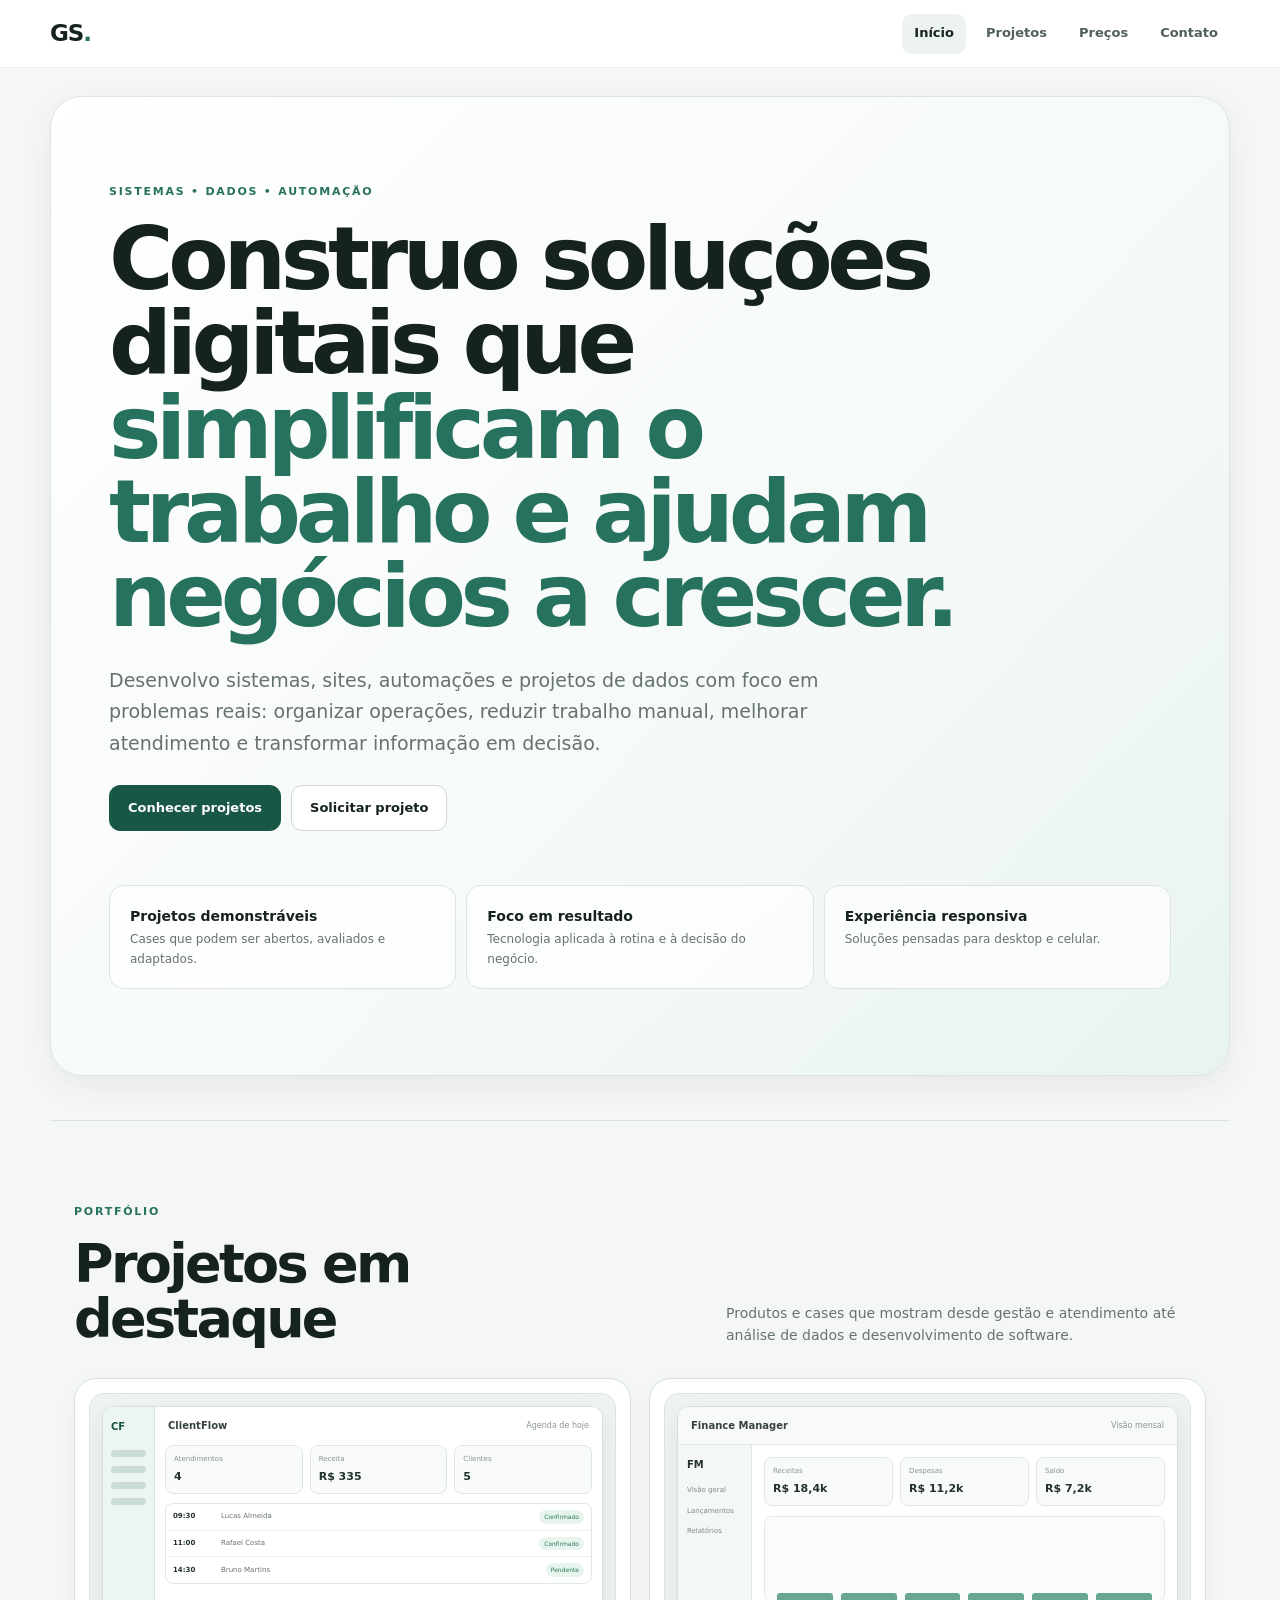
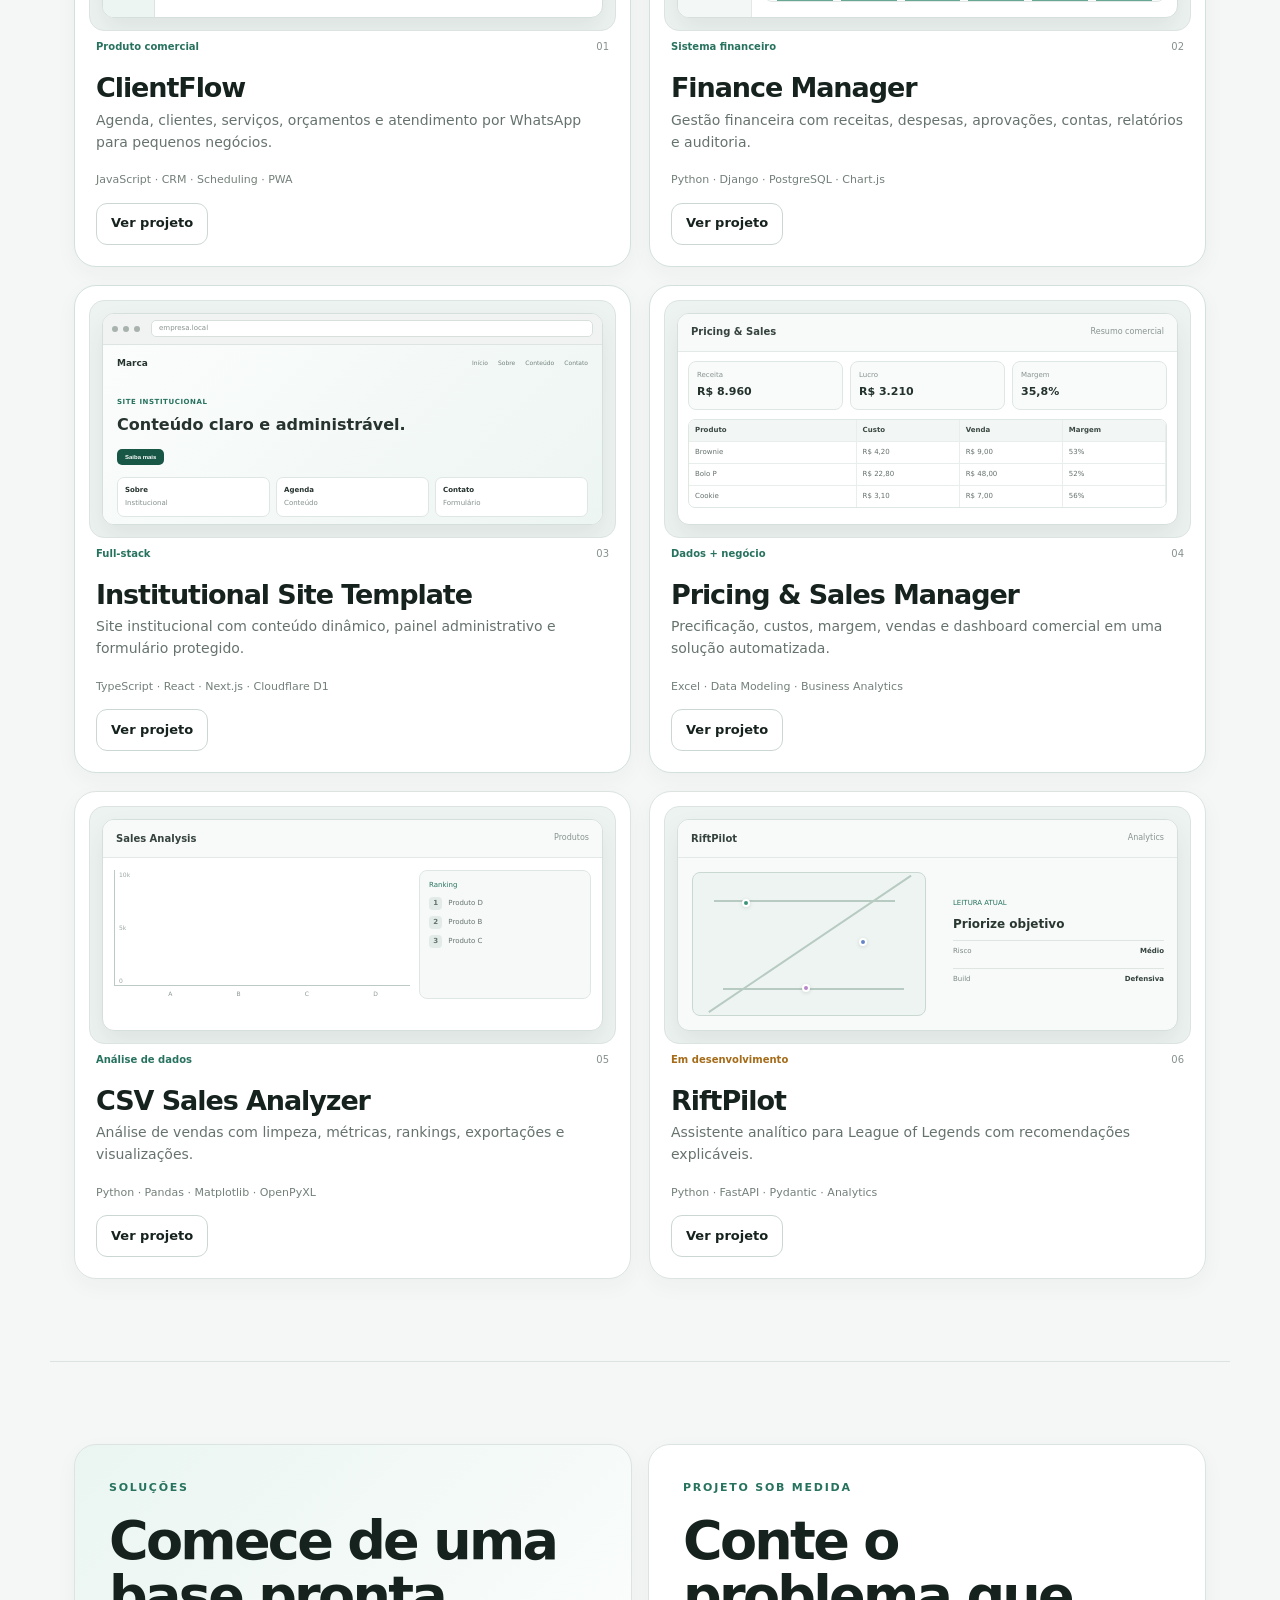
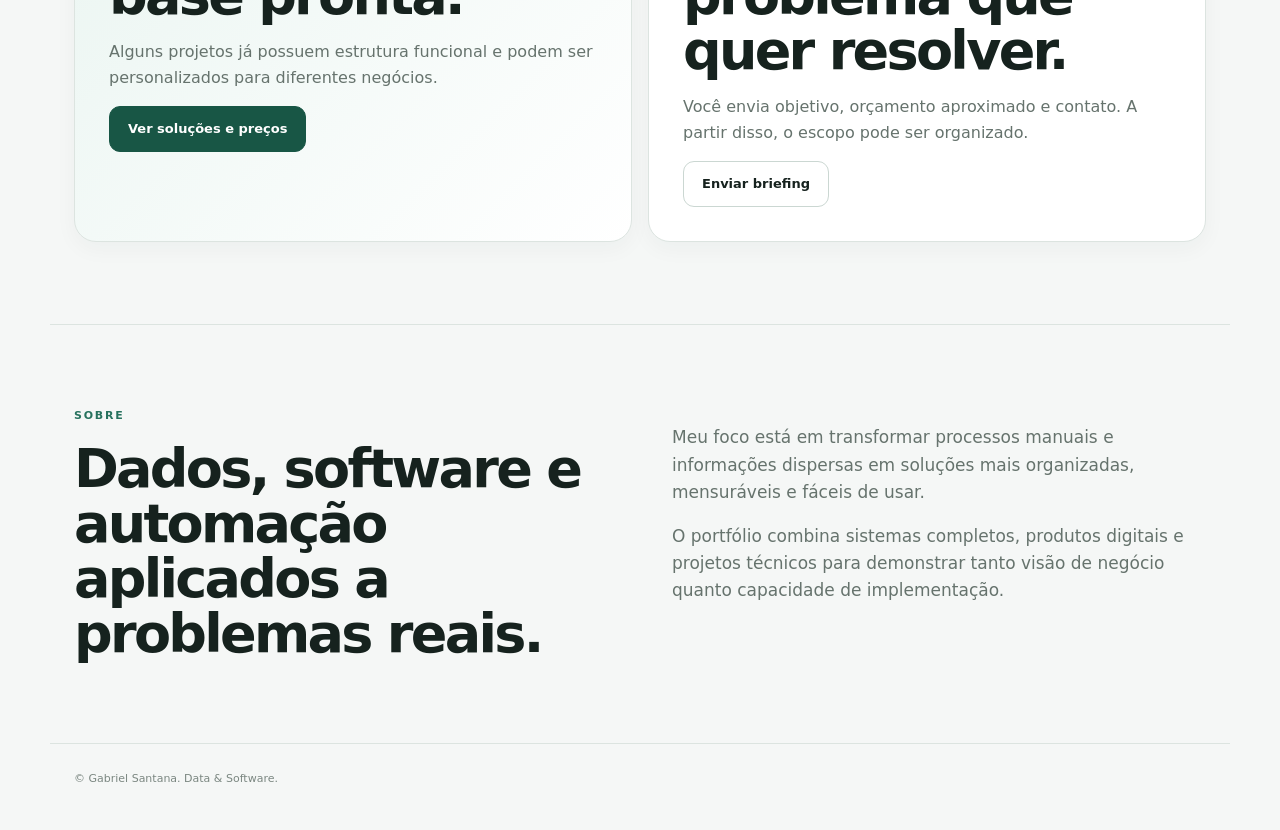
==== index.html @ 9b1de3af "remove inline visual styles blocked by CSP" ====
<!doctype html>
<html lang="pt-BR"><head><meta charset="utf-8"/><meta name="viewport" content="width=device-width,initial-scale=1"/><meta name="description" content="Portfólio de Gabriel Santana — sistemas, dados, automação e produtos digitais."/><meta name="theme-color" content="#f5f7f6"/><meta name="referrer" content="strict-origin-when-cross-origin"/><meta http-equiv="Content-Security-Policy" content="default-src 'self'; style-src 'self'; script-src 'self'; img-src 'self' data:; object-src 'none'; base-uri 'self'; upgrade-insecure-requests"/><title>Gabriel Santana — Data & Software</title><link rel="icon" href="assets/favicon.svg" type="image/svg+xml"/><link rel="stylesheet" href="styles.css"/></head><body>
<header class="topbar"><a class="brand" href="index.html">GS<span>.</span></a><nav aria-label="Navegação principal"><a class="active" href="index.html">Início</a><a href="#projetos">Projetos</a><a href="prices.html">Preços</a><a href="contact.html">Contato</a></nav></header><main>
<section class="hero" id="inicio"><p class="eyebrow">SISTEMAS • DADOS • AUTOMAÇÃO</p><h1>Construo soluções digitais que <span>simplificam o trabalho e ajudam negócios a crescer.</span></h1><p class="hero-copy">Desenvolvo sistemas, sites, automações e projetos de dados com foco em problemas reais: organizar operações, reduzir trabalho manual, melhorar atendimento e transformar informação em decisão.</p><div class="hero-actions"><a class="button primary" href="#projetos">Conhecer projetos</a><a class="button secondary" href="contact.html">Solicitar projeto</a></div><div class="hero-grid"><article><strong>Projetos demonstráveis</strong><span>Cases que podem ser abertos, avaliados e adaptados.</span></article><article><strong>Foco em resultado</strong><span>Tecnologia aplicada à rotina e à decisão do negócio.</span></article><article><strong>Experiência responsiva</strong><span>Soluções pensadas para desktop e celular.</span></article></div></section>
<section class="section" id="projetos"><div class="section-head"><div><p class="eyebrow">PORTFÓLIO</p><h2>Projetos em destaque</h2></div><p>Produtos e cases que mostram desde gestão e atendimento até análise de dados e desenvolvimento de software.</p></div><div class="project-grid visual-grid">
<article class="project-card featured"><div class="project-visual clientflow-visual"><div class="cf-preview"><div class="cf-side"><b>CF</b><i></i><i></i><i></i><i></i></div><div class="cf-main"><div class="cf-head"><b>ClientFlow</b><span>Agenda de hoje</span></div><div class="cf-kpis"><div><small>Atendimentos</small><strong>4</strong></div><div><small>Receita</small><strong>R$ 335</strong></div><div><small>Clientes</small><strong>5</strong></div></div><div class="cf-agenda"><span><b>09:30</b> Lucas Almeida <i>Confirmado</i></span><span><b>11:00</b> Rafael Costa <i>Confirmado</i></span><span><b>14:30</b> Bruno Martins <i>Pendente</i></span></div></div></div></div><div class="project-top"><span class="tag">Produto comercial</span><span>01</span></div><h3>ClientFlow</h3><p>Agenda, clientes, serviços, orçamentos e atendimento por WhatsApp para pequenos negócios.</p><div class="stack">JavaScript · CRM · Scheduling · PWA</div><a class="card-button" href="project.html?id=clientflow">Ver projeto</a></article>
<article class="project-card featured"><div class="project-visual finance-visual"><div class="ui-window"><div class="ui-top"><b>Finance Manager</b><span>Visão mensal</span></div><div class="ui-body"><aside><b>FM</b><span>Visão geral</span><span>Lançamentos</span><span>Relatórios</span></aside><section><div class="ui-kpis"><div><small>Receitas</small><strong>R$ 18,4k</strong></div><div><small>Despesas</small><strong>R$ 11,2k</strong></div><div><small>Saldo</small><strong>R$ 7,2k</strong></div></div><div class="clean-chart"><div></div><div></div><div></div><div></div><div></div><div></div></div></section></div></div></div><div class="project-top"><span class="tag">Sistema financeiro</span><span>02</span></div><h3>Finance Manager</h3><p>Gestão financeira com receitas, despesas, aprovações, contas, relatórios e auditoria.</p><div class="stack">Python · Django · PostgreSQL · Chart.js</div><a class="card-button" href="project.html?id=finance">Ver projeto</a></article>
<article class="project-card featured"><div class="project-visual site-visual"><div class="browser-preview"><div class="browser-toolbar"><i></i><i></i><i></i><span>empresa.local</span></div><div class="browser-content"><nav><b>Marca</b><span>Início</span><span>Sobre</span><span>Conteúdo</span><span>Contato</span></nav><div class="site-hero"><small>SITE INSTITUCIONAL</small><strong>Conteúdo claro e administrável.</strong><button>Saiba mais</button></div><div class="site-cards"><article><b>Sobre</b><small>Institucional</small></article><article><b>Agenda</b><small>Conteúdo</small></article><article><b>Contato</b><small>Formulário</small></article></div></div></div></div><div class="project-top"><span class="tag">Full-stack</span><span>03</span></div><h3>Institutional Site Template</h3><p>Site institucional com conteúdo dinâmico, painel administrativo e formulário protegido.</p><div class="stack">TypeScript · React · Next.js · Cloudflare D1</div><a class="card-button" href="project.html?id=institutional">Ver projeto</a></article>
<article class="project-card featured"><div class="project-visual pricing-visual"><div class="sheet-preview"><div class="sheet-title"><b>Pricing & Sales</b><span>Resumo comercial</span></div><div class="sheet-metrics"><div><small>Receita</small><strong>R$ 8.960</strong></div><div><small>Lucro</small><strong>R$ 3.210</strong></div><div><small>Margem</small><strong>35,8%</strong></div></div><div class="real-table"><div class="table-head"><span>Produto</span><span>Custo</span><span>Venda</span><span>Margem</span></div><div><span>Brownie</span><span>R$ 4,20</span><span>R$ 9,00</span><span>53%</span></div><div><span>Bolo P</span><span>R$ 22,80</span><span>R$ 48,00</span><span>52%</span></div><div><span>Cookie</span><span>R$ 3,10</span><span>R$ 7,00</span><span>56%</span></div></div></div></div><div class="project-top"><span class="tag">Dados + negócio</span><span>04</span></div><h3>Pricing & Sales Manager</h3><p>Precificação, custos, margem, vendas e dashboard comercial em uma solução automatizada.</p><div class="stack">Excel · Data Modeling · Business Analytics</div><a class="card-button" href="project.html?id=pricing">Ver projeto</a></article>
<article class="project-card"><div class="project-visual analytics-visual"><div class="analytics-preview"><div class="analytics-title"><b>Sales Analysis</b><span>Produtos</span></div><div class="analytics-layout"><div><div class="axis-chart"><span>10k</span><span>5k</span><span>0</span><div class="bars"><i></i><i></i><i></i><i></i></div></div><div class="chart-labels"><span>A</span><span>B</span><span>C</span><span>D</span></div></div><div class="analytics-ranking"><small>Ranking</small><span><b>1</b> Produto D</span><span><b>2</b> Produto B</span><span><b>3</b> Produto C</span></div></div></div></div><div class="project-top"><span class="tag">Análise de dados</span><span>05</span></div><h3>CSV Sales Analyzer</h3><p>Análise de vendas com limpeza, métricas, rankings, exportações e visualizações.</p><div class="stack">Python · Pandas · Matplotlib · OpenPyXL</div><a class="card-button" href="project.html?id=csv">Ver projeto</a></article>
<article class="project-card"><div class="project-visual rift-visual"><div class="rift-preview"><div class="rift-head"><b>RiftPilot</b><span>Analytics</span></div><div class="rift-body"><div class="rift-board"><div class="lane top"></div><div class="lane mid"></div><div class="lane bottom"></div><span class="point p1"></span><span class="point p2"></span><span class="point p3"></span></div><div class="rift-insights"><small>LEITURA ATUAL</small><strong>Priorize objetivo</strong><div><span>Risco</span><b>Médio</b></div><div><span>Build</span><b>Defensiva</b></div></div></div></div></div><div class="project-top"><span class="tag status">Em desenvolvimento</span><span>06</span></div><h3>RiftPilot</h3><p>Assistente analítico para League of Legends com recomendações explicáveis.</p><div class="stack">Python · FastAPI · Pydantic · Analytics</div><a class="card-button" href="project.html?id=riftpilot">Ver projeto</a></article>
</div></section>
<section class="section split-cta"><article><p class="eyebrow">SOLUÇÕES</p><h2>Comece de uma base pronta.</h2><p>Alguns projetos já possuem estrutura funcional e podem ser personalizados para diferentes negócios.</p><a class="button primary" href="prices.html">Ver soluções e preços</a></article><article><p class="eyebrow">PROJETO SOB MEDIDA</p><h2>Conte o problema que quer resolver.</h2><p>Você envia objetivo, orçamento aproximado e contato. A partir disso, o escopo pode ser organizado.</p><a class="button secondary" href="contact.html">Enviar briefing</a></article></section>
<section class="section about" id="sobre"><div><p class="eyebrow">SOBRE</p><h2>Dados, software e automação aplicados a problemas reais.</h2></div><div class="about-copy"><p>Meu foco está em transformar processos manuais e informações dispersas em soluções mais organizadas, mensuráveis e fáceis de usar.</p><p>O portfólio combina sistemas completos, produtos digitais e projetos técnicos para demonstrar tanto visão de negócio quanto capacidade de implementação.</p></div></section>
</main><footer>© <span id="year"></span> Gabriel Santana. Data & Software.</footer><script src="script.js"></script></body></html>
---- styles.css ----
:root{--bg:#f5f7f6;--surface:#ffffff;--surface-soft:#eef4f1;--surface-accent:#e4f2ed;--line:#dce4e0;--line-strong:#cbd7d2;--text:#16221e;--muted:#66736d;--accent:#27725e;--accent-dark:#185645;--blue:#4d6fb8;--success:#287a55;--warning:#a56b18;--shadow:0 10px 30px rgba(24,52,43,.07);--max:1180px}*{box-sizing:border-box}html{scroll-behavior:smooth;scroll-padding-top:82px}body{margin:0;background:var(--bg);color:var(--text);font-family:Inter,ui-sans-serif,system-ui,-apple-system,BlinkMacSystemFont,"Segoe UI",sans-serif;line-height:1.6;-webkit-font-smoothing:antialiased}a{color:inherit}.topbar{position:sticky;top:0;z-index:30;display:flex;align-items:center;justify-content:space-between;min-height:68px;padding:10px max(24px,calc((100vw - var(--max))/2));background:rgba(255,255,255,.92);backdrop-filter:blur(14px);border-bottom:1px solid rgba(22,34,30,.08)}.brand{font-size:23px;font-weight:850;color:var(--text);text-decoration:none;letter-spacing:-.05em}.brand span,.eyebrow{color:var(--accent)}nav{display:flex;gap:8px}nav a{display:inline-flex;align-items:center;min-height:40px;padding:8px 12px;border-radius:10px;color:#52605a;text-decoration:none;font-size:13px;font-weight:650}nav a:hover,nav a.active{color:var(--text);background:#edf3f0}main{overflow:hidden}.hero,.section,.page-shell{max-width:var(--max);margin:auto}.hero{margin-top:28px;margin-bottom:44px;min-height:680px;padding:86px 58px;display:flex;flex-direction:column;justify-content:center;background:linear-gradient(135deg,#ffffff 0%,#f4f9f7 64%,#e8f3ef 100%);border:1px solid var(--line);border-radius:32px;box-shadow:var(--shadow)}.eyebrow{font-size:11px;font-weight:850;letter-spacing:.16em;margin:0 0 16px}.hero h1,.page-title{max-width:980px;margin:0;font-size:clamp(48px,7vw,88px);letter-spacing:-.06em;line-height:.96}.hero h1 span,.page-title span{color:var(--accent)}.hero-copy,.page-copy{max-width:760px;color:var(--muted);font-size:19px;line-height:1.65;margin:26px 0}.hero-actions,.project-actions{display:flex;gap:10px;flex-wrap:wrap}.button,.card-button{display:inline-flex;align-items:center;justify-content:center;border-radius:11px;text-decoration:none;font-weight:780;font-size:13px;transition:transform .16s ease,box-shadow .16s ease,border-color .16s ease,background .16s ease}.button{min-height:46px;padding:11px 18px}.card-button{min-height:42px;padding:9px 14px;width:max-content;border:1px solid var(--line-strong);background:#fff;color:var(--text)}.button:hover,.card-button:hover{transform:translateY(-1px);box-shadow:0 8px 18px rgba(24,52,43,.08)}.primary{background:var(--accent-dark);border:1px solid var(--accent-dark);color:#fff}.secondary{border:1px solid var(--line-strong);color:var(--text);background:#fff}.hero-grid{display:grid;grid-template-columns:repeat(3,1fr);gap:10px;margin-top:54px}.hero-grid article{padding:19px 20px;border:1px solid var(--line);background:rgba(255,255,255,.76);border-radius:15px}.hero-grid strong,.hero-grid span{display:block}.hero-grid strong{font-size:14px}.hero-grid span{color:var(--muted);font-size:12px;margin-top:3px}.section{padding:82px 24px;border-top:1px solid var(--line)}.section-head{display:flex;align-items:flex-end;justify-content:space-between;gap:48px;margin-bottom:32px}.section-head h2,.about h2,.split-cta h2,.page-shell h2{font-size:clamp(32px,4.5vw,54px);line-height:1.02;letter-spacing:-.05em;margin:0}.section-head>p{max-width:480px;color:var(--muted);font-size:14px;margin:0}.project-grid{display:grid;grid-template-columns:repeat(2,minmax(0,1fr));gap:18px}.project-card{min-height:470px;display:flex;flex-direction:column;padding:14px;background:var(--surface);border:1px solid var(--line);border-radius:22px;overflow:hidden;box-shadow:0 7px 22px rgba(24,52,43,.04);transition:transform .18s ease,border-color .18s ease,box-shadow .18s ease}.project-card:hover{transform:translateY(-3px);border-color:#bdcec7;box-shadow:0 14px 34px rgba(24,52,43,.08)}.project-card.featured{border-color:#d3e1dc}.project-top{display:flex;justify-content:space-between;color:#87928d;font-size:10px;padding:8px 7px 0}.tag{color:var(--accent);font-weight:780}.status{color:var(--warning)}.project-card h3{font-size:27px;line-height:1.05;letter-spacing:-.04em;margin:19px 7px 7px}.project-card p{color:var(--muted);font-size:14px;line-height:1.55;margin:0 7px}.stack{font-size:11px;color:#738079;margin:auto 7px 14px;padding-top:18px}.project-card .card-button{margin:0 7px 7px}.project-visual{height:238px;border:1px solid var(--line);border-radius:15px;background:#edf3f0;position:relative;overflow:hidden}.project-detail-visual{height:390px}.visual-caption{position:absolute;left:12px;bottom:10px;padding:5px 8px;border-radius:7px;background:rgba(255,255,255,.9);border:1px solid var(--line);font-size:9px;color:#75817b;z-index:6}.ui-window,.sheet-preview,.browser-preview,.analytics-preview,.cf-preview,.rift-preview{position:absolute;inset:12px;border:1px solid #d5dfdb;border-radius:12px;background:#fff;overflow:hidden;box-shadow:0 12px 26px rgba(29,56,47,.08)}.ui-top,.sheet-title,.analytics-title,.rift-head,.cf-head{height:38px;padding:0 13px;display:flex;align-items:center;justify-content:space-between;border-bottom:1px solid #e3e9e6;background:#f7faf9;font-size:10px;color:#35423d}.ui-top span,.sheet-title span,.analytics-title span,.rift-head span,.cf-head span{color:#89958f;font-size:8px}.ui-body{display:grid;grid-template-columns:74px 1fr;height:calc(100% - 38px)}.ui-body aside{padding:12px 9px;background:#f3f7f5;border-right:1px solid #e1e8e5;display:flex;flex-direction:column;gap:9px;font-size:7px;color:#7f8b85}.ui-body aside b{font-size:10px;color:#25332d;margin-bottom:3px}.ui-body section{padding:12px}.ui-kpis,.sheet-metrics,.cf-kpis{display:grid;grid-template-columns:repeat(3,1fr);gap:7px}.ui-kpis div,.sheet-metrics div,.cf-kpis div{padding:8px;border:1px solid #dfe7e3;background:#f8fbfa;border-radius:8px}.ui-kpis small,.ui-kpis strong,.sheet-metrics small,.sheet-metrics strong,.cf-kpis small,.cf-kpis strong{display:block}.ui-kpis small,.sheet-metrics small,.cf-kpis small{font-size:7px;color:#87938d}.ui-kpis strong,.sheet-metrics strong,.cf-kpis strong{font-size:11px;color:#24322c;margin-top:2px}.clean-chart{height:86px;margin-top:10px;padding:10px 12px 0;display:flex;align-items:flex-end;gap:8px;border:1px solid #e1e8e5;border-radius:8px;background:#fafcfb}.clean-chart div{flex:1;min-height:8px;background:#67a794;border-radius:3px 3px 0 0}.cf-preview{display:grid;grid-template-columns:52px 1fr}.cf-side{padding:12px 8px;background:#edf5f2;border-right:1px solid #dae5e0;display:flex;flex-direction:column;gap:9px}.cf-side b{font-size:10px;color:var(--accent-dark);margin-bottom:6px}.cf-side i{height:7px;border-radius:4px;background:#c9dcd5}.cf-main{padding-bottom:10px}.cf-head{border-bottom:0;background:#fff}.cf-kpis{padding:0 10px}.cf-agenda{margin:9px 10px 0;border:1px solid #e0e8e4;border-radius:8px;overflow:hidden}.cf-agenda span{display:grid;grid-template-columns:42px 1fr auto;gap:6px;align-items:center;padding:6px 7px;border-top:1px solid #edf1ef;font-size:7px;color:#65726c}.cf-agenda span:first-child{border-top:0}.cf-agenda b{color:#24322c}.cf-agenda i{font-style:normal;font-size:6px;color:var(--success);background:#e8f5ee;padding:2px 5px;border-radius:999px}.sheet-title{margin-bottom:9px}.sheet-metrics{padding:0 10px}.real-table{margin:9px 10px 0;border:1px solid #dfe7e3;border-radius:7px;overflow:hidden;font-size:7px}.real-table>div{display:grid;grid-template-columns:1.3fr repeat(3,.8fr)}.real-table span{padding:5px 6px;border-right:1px solid #e8eeeb;border-top:1px solid #e8eeeb;color:#64716b}.real-table .table-head span{border-top:0;background:#f2f6f4;color:#3c4943;font-weight:750}.browser-preview{background:#fff;color:#26332e}.browser-toolbar{height:31px;background:#f0f3f2;border-bottom:1px solid #dde4e1;display:flex;gap:5px;align-items:center;padding:0 9px}.browser-toolbar i{width:6px;height:6px;border-radius:50%;background:#a9b3ae}.browser-toolbar span{margin-left:6px;flex:1;background:#fff;border:1px solid #d8e0dc;border-radius:5px;padding:2px 7px;color:#87928d;font-size:7px}.browser-content{padding:11px 14px 13px;background:linear-gradient(135deg,#fbfdfc,#edf5f2);height:calc(100% - 31px)}.browser-content nav{display:flex;align-items:center;gap:10px;font-size:6px;color:#77847e}.browser-content nav b{margin-right:auto;font-size:9px;color:#26342e}.site-hero{padding:16px 0 10px;max-width:80%}.site-hero small{font-size:7px;color:var(--accent);font-weight:850;letter-spacing:.08em}.site-hero strong{display:block;font-size:16px;line-height:1.1;margin:4px 0 8px}.site-hero button{border:0;border-radius:5px;padding:5px 8px;font-size:6px;font-weight:800;background:var(--accent-dark);color:#fff}.site-cards{display:grid;grid-template-columns:repeat(3,1fr);gap:6px}.site-cards article{padding:7px;border:1px solid #dfe7e3;border-radius:7px;background:#fff}.site-cards b,.site-cards small{display:block;font-size:7px}.site-cards small{color:#84918b;margin-top:2px}.analytics-title{margin-bottom:3px}.analytics-layout{display:grid;grid-template-columns:1.55fr .9fr;gap:9px;padding:9px 11px}.axis-chart{height:116px;position:relative;border-left:1px solid #bdc9c4;border-bottom:1px solid #bdc9c4;display:flex;flex-direction:column;justify-content:space-between;padding-left:4px}.axis-chart>span{font-size:6px;color:#9aa59f}.bars{position:absolute;inset:8px 7px 0 22px;display:flex;align-items:flex-end;gap:8px}.bars i{flex:1;background:#6e8fcf;border-radius:3px 3px 0 0}.chart-labels{margin-left:22px;display:flex;justify-content:space-around;font-size:6px;color:#8a9690;padding-top:3px}.analytics-ranking{display:flex;flex-direction:column;gap:6px;padding:9px;background:#f6f9f8;border:1px solid #dfe7e3;border-radius:8px}.analytics-ranking small{color:var(--accent);font-size:7px}.analytics-ranking span{font-size:7px;color:#66736d}.analytics-ranking b{display:inline-grid;place-items:center;width:13px;height:13px;border-radius:4px;background:#e2ebe7;margin-right:4px}.rift-preview{background:#f7faf9}.rift-body{height:calc(100% - 38px);display:grid;grid-template-columns:1.05fr .95fr}.rift-board{position:relative;margin:14px;border:1px solid #cad8d2;border-radius:8px;background:#edf4f1;overflow:hidden}.lane{position:absolute;background:#b8cbc3}.lane.top{height:2px;width:78%;left:9%;top:19%}.lane.mid{height:2px;width:105%;left:-2%;top:49%;transform:rotate(-34deg);transform-origin:center}.lane.bottom{height:2px;width:78%;left:13%;bottom:18%}.point{position:absolute;width:8px;height:8px;border-radius:50%;background:#3b9279;border:2px solid #fff;box-shadow:0 1px 4px rgba(0,0,0,.12)}.p1{left:21%;top:18%}.p2{right:25%;top:46%;background:#6485c7}.p3{left:47%;bottom:16%;background:#b784c7}.rift-insights{display:flex;flex-direction:column;justify-content:center;padding:13px;gap:6px}.rift-insights small{color:var(--accent);font-size:7px}.rift-insights strong{font-size:12px;color:#293730}.rift-insights div{display:flex;justify-content:space-between;padding:5px 0;border-top:1px solid #dfe6e2;font-size:7px;color:#7d8983}.rift-insights b{color:#35423d}.split-cta{display:grid;grid-template-columns:1fr 1fr;gap:16px}.split-cta article{padding:34px;border:1px solid var(--line);background:#fff;border-radius:22px;box-shadow:0 7px 22px rgba(24,52,43,.04)}.split-cta article:first-child{background:linear-gradient(135deg,#eaf5f1,#fff)}.split-cta p:not(.eyebrow){color:var(--muted)}.about{display:grid;grid-template-columns:1fr 1fr;gap:64px}.about-copy{color:var(--muted);font-size:17px}.page-shell{padding:58px 24px 84px}.page-header{padding:22px 0 48px}.breadcrumb{font-size:12px;color:var(--muted);margin-bottom:19px}.breadcrumb a{text-decoration:none;color:#53625b}.pricing-grid{display:grid;grid-template-columns:repeat(3,minmax(0,1fr));gap:15px}.price-card{position:relative;padding:25px;border:1px solid var(--line);background:#fff;border-radius:20px;min-height:350px;display:flex;flex-direction:column;box-shadow:0 7px 22px rgba(24,52,43,.04)}.price-card:hover{border-color:#bfd0c9}.price-card.highlight{background:linear-gradient(150deg,#edf7f3,#fff);border-color:#bfd9cf}.price-badge{font-size:9px;font-weight:850;letter-spacing:.11em;color:var(--accent);margin-bottom:18px}.price-card h3{font-size:25px;line-height:1.05;margin:0 0 7px}.price-card p{color:var(--muted);font-size:13px}.price{font-size:34px;font-weight:850;letter-spacing:-.04em;margin:18px 0 7px}.price small{display:block;font-size:11px;color:var(--muted);font-weight:600;letter-spacing:0}.price-list{list-style:none;padding:0;margin:13px 0 22px;color:#4f5d57;font-size:13px}.price-list li{padding:7px 0;border-bottom:1px solid #edf1ef}.price-list li:before{content:"✓";color:var(--accent);margin-right:7px;font-weight:850}.price-card .button{margin-top:auto}.note-box{margin-top:20px;padding:20px 22px;border:1px solid var(--line);border-radius:15px;background:#fff;color:var(--muted)}.note-box strong{color:var(--text)}.note-box a{color:var(--accent-dark);font-weight:700}.contact-layout{display:grid;grid-template-columns:.85fr 1.15fr;gap:36px;align-items:start}.contact-copy{position:sticky;top:94px}.contact-copy p{color:var(--muted);font-size:16px}.contact-points{display:grid;gap:10px;margin-top:24px}.contact-points div{padding:15px;border:1px solid var(--line);border-radius:12px;background:#fff}.contact-points strong,.contact-points span{display:block}.contact-points span{font-size:12px;color:var(--muted);margin-top:2px}.contact-form{padding:27px;border:1px solid var(--line);border-radius:20px;background:#fff;box-shadow:var(--shadow)}.field{display:grid;gap:7px;margin-bottom:16px}.field-row{display:grid;grid-template-columns:1fr 1.25fr;gap:11px}.field label{font-size:12px;font-weight:750;color:#3e4b45}.optional,.field-help{color:var(--muted);font-weight:500}.field-help{font-size:10px}.field input,.field select,.field textarea{width:100%;border:1px solid var(--line-strong);background:#fbfcfc;color:var(--text);border-radius:10px;padding:12px 13px;font:inherit;font-size:14px;outline:none;transition:border-color .15s,box-shadow .15s}.field input:focus,.field select:focus,.field textarea:focus{border-color:#78a99a;box-shadow:0 0 0 3px rgba(39,114,94,.09)}.field textarea{min-height:160px;resize:vertical}.honeypot{position:absolute!important;left:-10000px!important;width:1px!important;height:1px!important;overflow:hidden!important}.submit-button{min-height:48px}.form-note{font-size:11px;color:var(--muted);margin:11px 0 0}.form-error{color:#9d3d3d}.project-hero{display:grid;grid-template-columns:1fr .92fr;gap:36px;align-items:center;padding:18px 0 54px}.project-hero-copy h1{font-size:clamp(42px,5.5vw,70px);line-height:.96;letter-spacing:-.055em;margin:0}.project-hero-copy>p:not(.eyebrow){color:var(--muted);font-size:17px;max-width:650px}.tech-pills{display:flex;flex-wrap:wrap;gap:7px;margin:20px 0}.tech-pills span{padding:7px 10px;border:1px solid var(--line);border-radius:999px;background:#fff;color:#52605a;font-size:10px;font-weight:700}.detail-grid{display:grid;grid-template-columns:repeat(2,minmax(0,1fr));gap:14px}.detail-card{padding:26px;border:1px solid var(--line);border-radius:18px;background:#fff}.detail-card h3{font-size:21px;letter-spacing:-.025em;margin:0 0 10px}.detail-card p,.detail-card li{color:var(--muted);font-size:14px}.detail-card ul{padding-left:19px;margin:0}.thanks-shell{min-height:72vh;display:grid;place-items:center}.thanks-card{max-width:720px;padding:48px;border:1px solid var(--line);border-radius:24px;background:#fff;box-shadow:var(--shadow)}.thanks-card h1{font-size:clamp(38px,5vw,58px);line-height:1;letter-spacing:-.05em;margin:0 0 17px}.thanks-card>p:not(.eyebrow){color:var(--muted);font-size:17px}.success-mark{display:grid;place-items:center;width:44px;height:44px;border-radius:50%;background:#e6f4ed;color:var(--success);font-weight:900;margin-bottom:18px}footer{max-width:var(--max);margin:auto;padding:26px 24px 42px;color:#7b8781;font-size:11px;border-top:1px solid var(--line)}@media(max-width:900px){.hero{margin:16px 14px 34px;padding:64px 34px;min-height:610px}.section,.page-shell{padding-left:18px;padding-right:18px}.project-grid{grid-template-columns:1fr}.pricing-grid{grid-template-columns:repeat(2,minmax(0,1fr))}.project-hero{grid-template-columns:1fr}.project-detail-visual{order:-1;height:320px}.contact-layout{grid-template-columns:1fr}.contact-copy{position:static}.about{grid-template-columns:1fr;gap:20px}}@media(max-width:640px){html{scroll-padding-top:66px}.topbar{min-height:60px;padding:8px 10px}.brand{font-size:19px}.topbar nav{gap:1px;overflow-x:auto;scrollbar-width:none}.topbar nav::-webkit-scrollbar{display:none}.topbar nav a{font-size:10px;padding:7px 7px;white-space:nowrap}.hero{margin:10px 10px 28px;padding:46px 20px 34px;min-height:auto;border-radius:22px}.hero h1,.page-title{font-size:clamp(38px,12vw,50px)}.hero-copy,.page-copy{font-size:16px;margin:20px 0}.hero-actions,.project-actions{display:grid;grid-template-columns:1fr}.hero-actions .button,.project-actions .button{width:100%}.hero-grid{grid-template-columns:1fr;margin-top:34px;gap:7px}.hero-grid article{padding:14px 15px}.section{padding:54px 14px}.section-head{display:block;margin-bottom:23px}.section-head h2,.about h2,.split-cta h2,.page-shell h2{font-size:34px}.section-head>p{margin-top:12px}.project-card{min-height:0;padding:11px;border-radius:18px}.project-card h3{font-size:24px;margin:15px 5px 6px}.project-card p{font-size:13px;margin:0 5px}.project-top{padding:7px 5px 0}.stack{margin:14px 5px 11px}.project-card .card-button{width:100%;margin:0 5px 4px}.project-visual{height:184px}.ui-window,.sheet-preview,.browser-preview,.analytics-preview,.cf-preview,.rift-preview{inset:7px}.visual-caption{display:none}.ui-top,.sheet-title,.analytics-title,.rift-head,.cf-head{height:31px;padding:0 8px}.ui-body{grid-template-columns:42px 1fr;height:calc(100% - 31px)}.ui-body aside{padding:7px 5px}.ui-body aside span{display:none}.ui-body section{padding:7px}.ui-kpis,.sheet-metrics,.cf-kpis{gap:4px}.ui-kpis div,.sheet-metrics div,.cf-kpis div{padding:5px 4px}.ui-kpis small,.sheet-metrics small,.cf-kpis small{font-size:6px}.ui-kpis strong,.sheet-metrics strong,.cf-kpis strong{font-size:8px}.clean-chart{height:70px;margin-top:6px;padding:7px 6px 0;gap:4px}.cf-preview{grid-template-columns:37px 1fr}.cf-side{padding:8px 5px}.cf-side i{height:5px}.cf-kpis{padding:0 7px}.cf-agenda{margin:6px 7px 0}.cf-agenda span{grid-template-columns:34px 1fr;padding:5px;font-size:6px}.cf-agenda i{display:none}.sheet-metrics{padding:0 7px}.real-table{margin:6px 7px 0;font-size:6px}.real-table span{padding:3px}.real-table span:nth-child(2){display:none}.real-table>div{grid-template-columns:1.3fr .8fr .8fr}.browser-toolbar{height:26px}.browser-content{height:calc(100% - 26px);padding:7px 9px}.browser-content nav span{display:none}.site-hero{padding:10px 0 7px;max-width:100%}.site-hero strong{font-size:13px}.site-cards article{padding:5px}.analytics-layout{grid-template-columns:1fr;padding:7px}.axis-chart{height:93px}.analytics-ranking{display:none}.rift-body{height:calc(100% - 31px)}.rift-board{margin:8px}.rift-insights{padding:8px}.rift-insights strong{font-size:10px}.split-cta{grid-template-columns:1fr}.split-cta article{padding:24px 20px}.about-copy{font-size:15px}.page-shell{padding:38px 14px 62px}.page-header{padding:18px 0 34px}.pricing-grid{grid-template-columns:1fr}.price-card{padding:21px;min-height:0}.price{font-size:31px}.contact-form{padding:18px 14px}.field-row{grid-template-columns:1fr}.field input,.field select,.field textarea{font-size:16px;min-height:48px}.field textarea{min-height:145px}.project-hero{gap:20px;padding-bottom:36px}.project-detail-visual{height:220px}.detail-grid{grid-template-columns:1fr}.detail-card{padding:20px 17px}.thanks-card{padding:28px 20px;border-radius:20px}.thanks-card h1{font-size:38px}footer{padding:22px 14px 32px}}
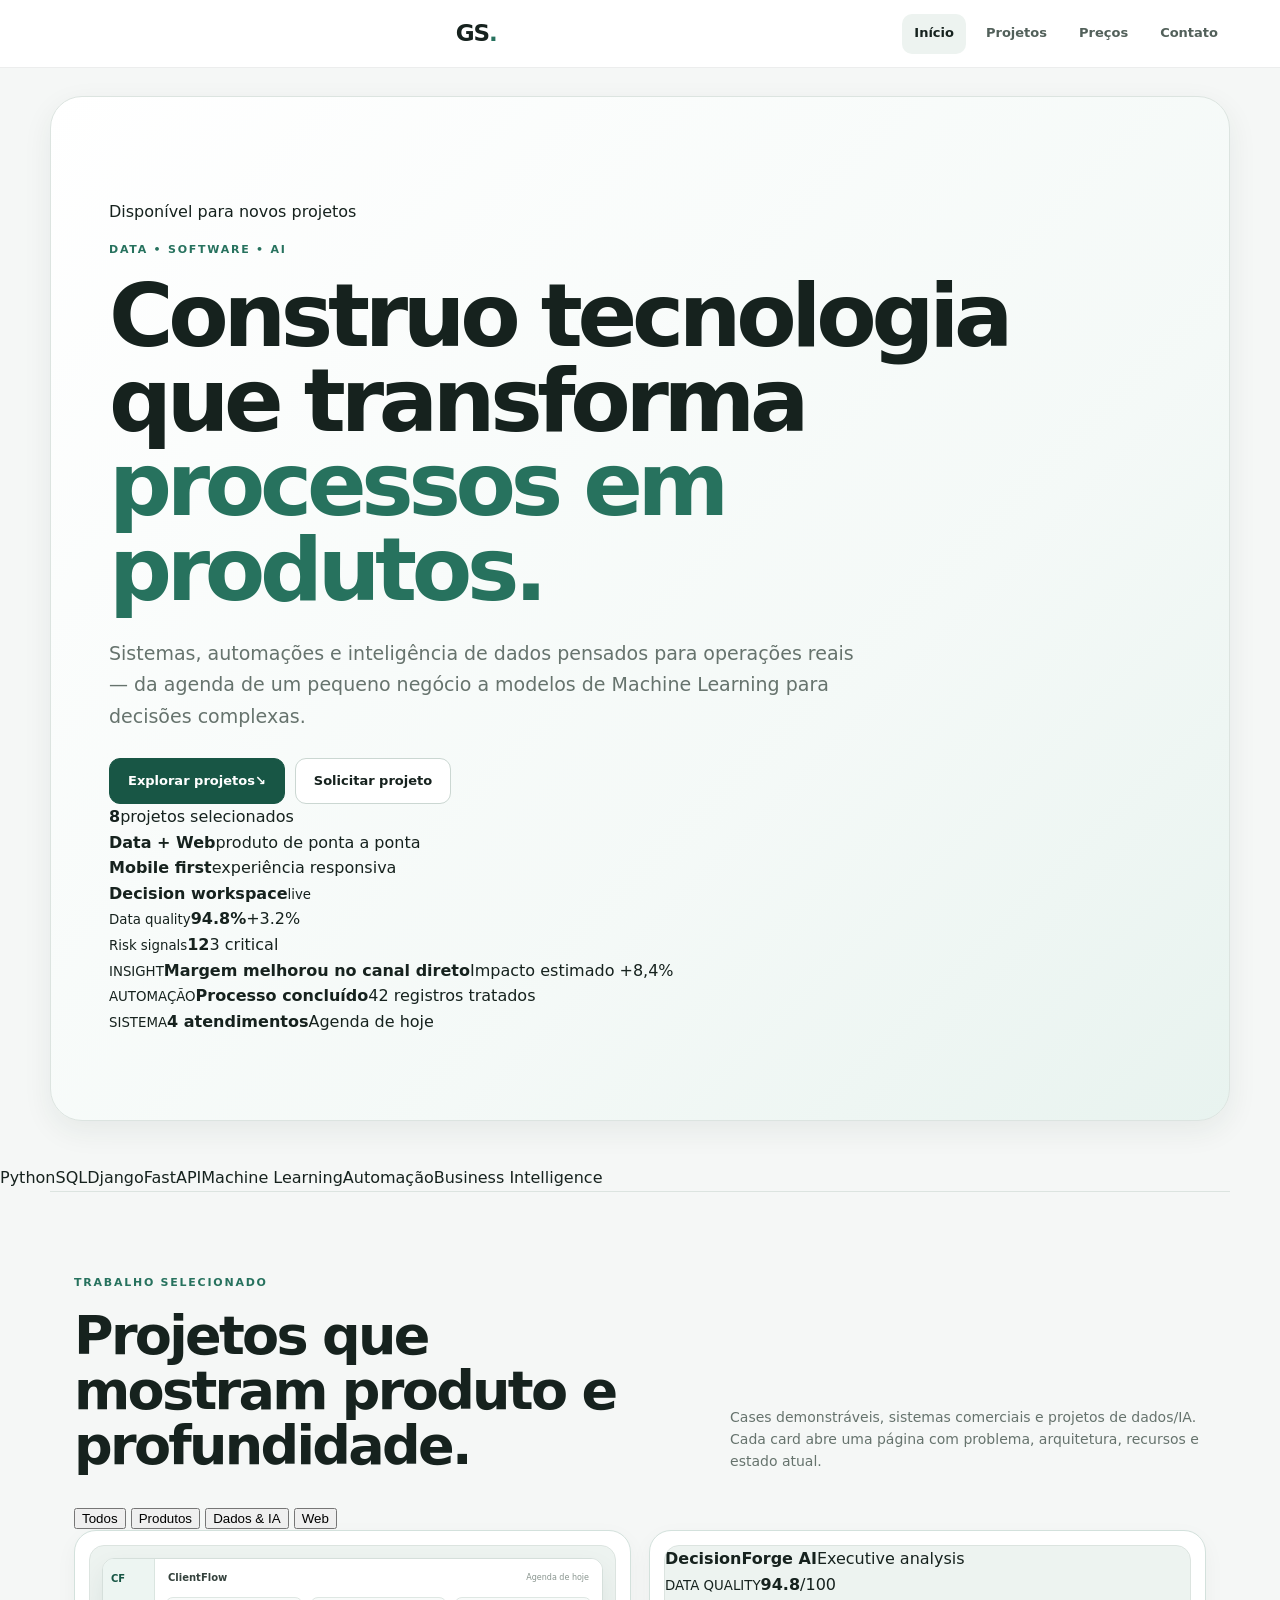
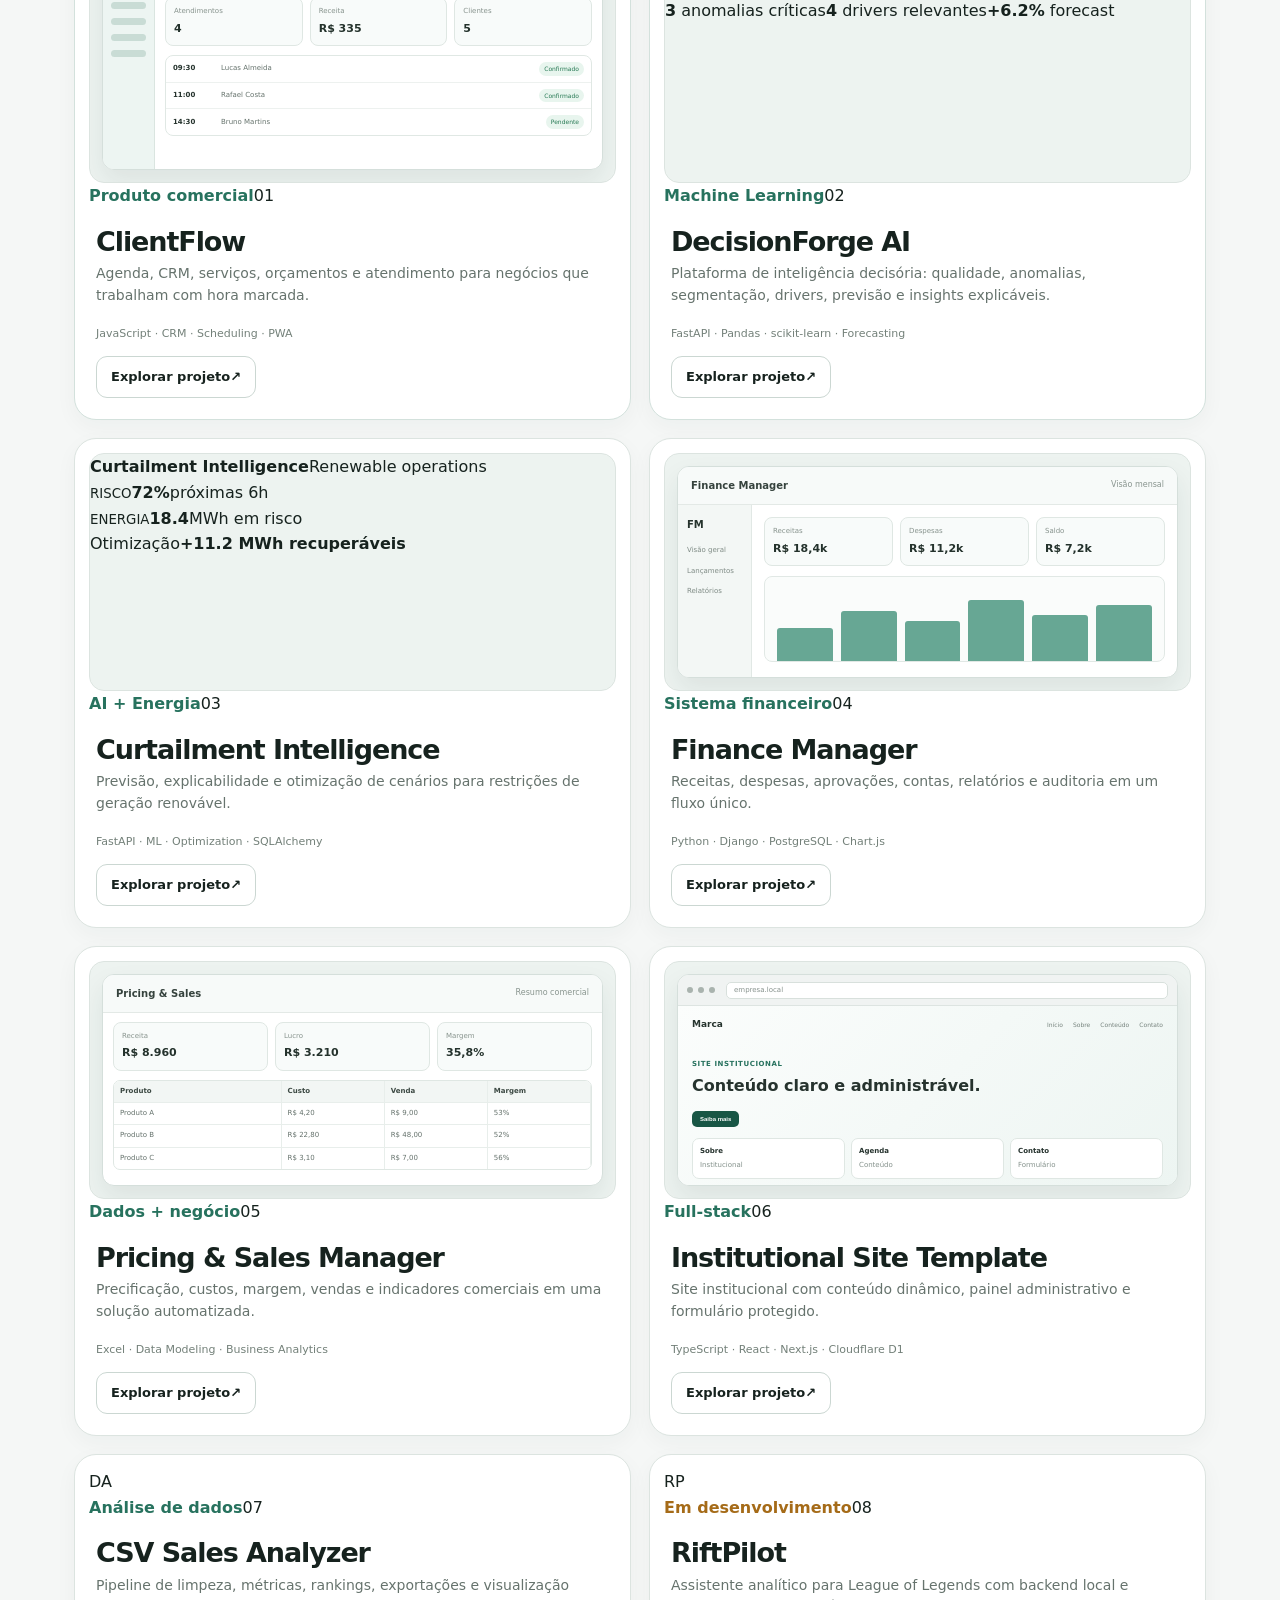
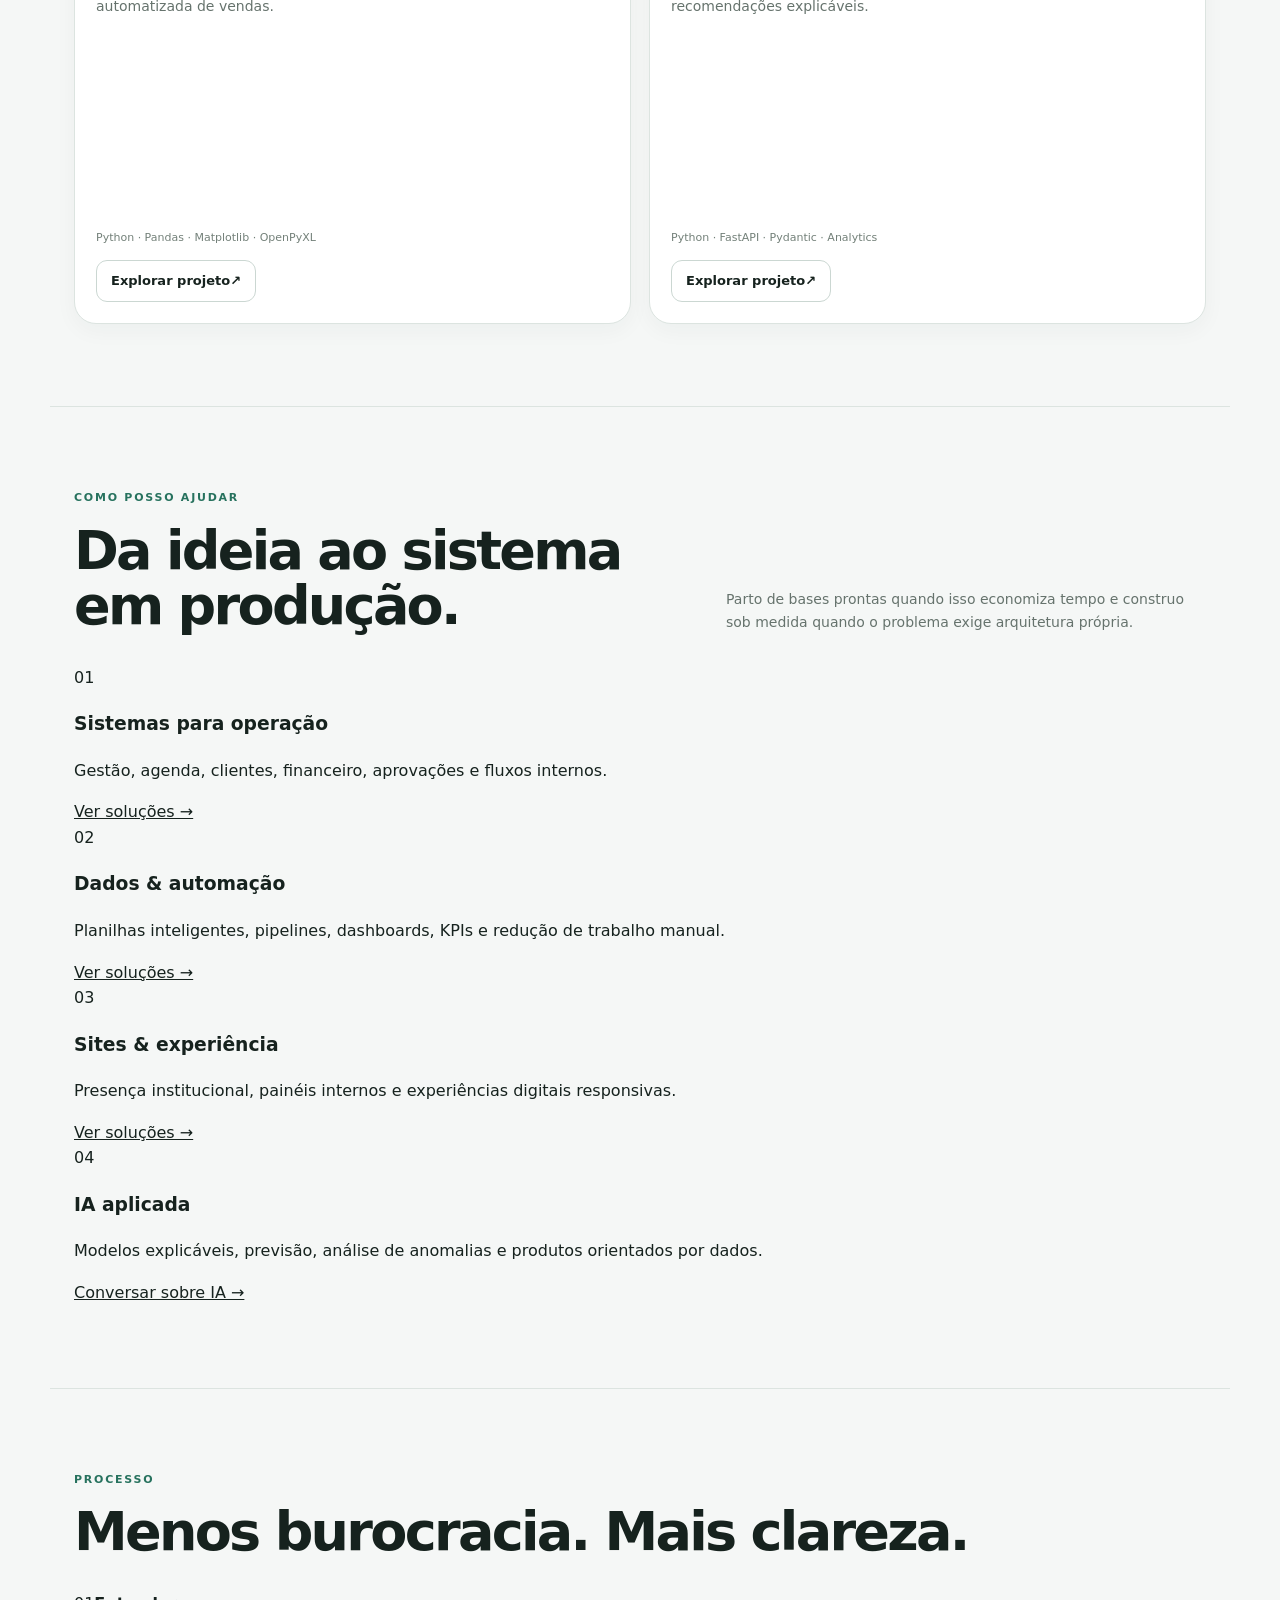
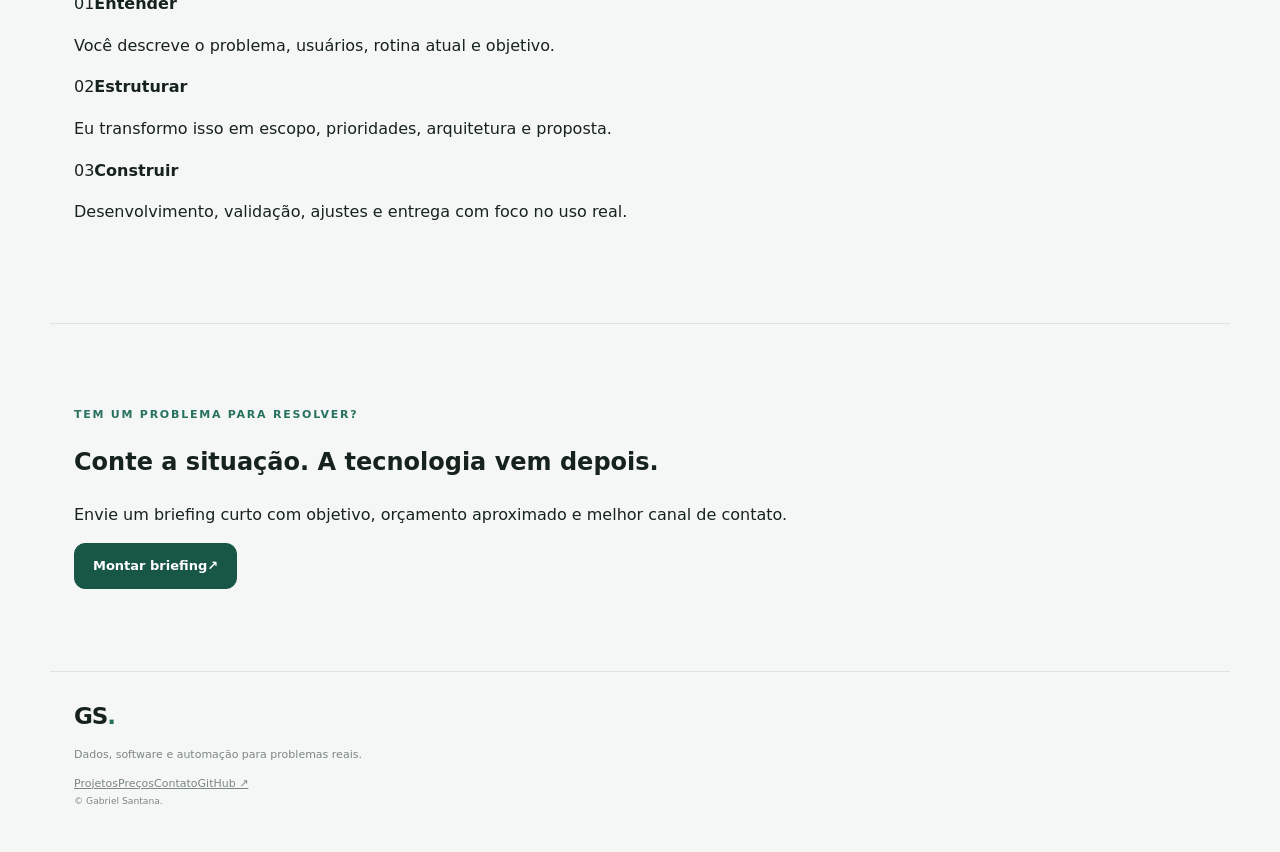
==== commit ceadb358: "redesign portfolio as premium green product showcase" ====
--- a/index.html
+++ b/index.html
@@ -1,15 +1,144 @@
 <!doctype html>
-<html lang="pt-BR"><head><meta charset="utf-8"/><meta name="viewport" content="width=device-width,initial-scale=1"/><meta name="description" content="Portfólio de Gabriel Santana — sistemas, dados, automação e produtos digitais."/><meta name="theme-color" content="#f5f7f6"/><meta name="referrer" content="strict-origin-when-cross-origin"/><meta http-equiv="Content-Security-Policy" content="default-src 'self'; style-src 'self'; script-src 'self'; img-src 'self' data:; object-src 'none'; base-uri 'self'; upgrade-insecure-requests"/><title>Gabriel Santana — Data & Software</title><link rel="icon" href="assets/favicon.svg" type="image/svg+xml"/><link rel="stylesheet" href="styles.css"/></head><body>
-<header class="topbar"><a class="brand" href="index.html">GS<span>.</span></a><nav aria-label="Navegação principal"><a class="active" href="index.html">Início</a><a href="#projetos">Projetos</a><a href="prices.html">Preços</a><a href="contact.html">Contato</a></nav></header><main>
-<section class="hero" id="inicio"><p class="eyebrow">SISTEMAS • DADOS • AUTOMAÇÃO</p><h1>Construo soluções digitais que <span>simplificam o trabalho e ajudam negócios a crescer.</span></h1><p class="hero-copy">Desenvolvo sistemas, sites, automações e projetos de dados com foco em problemas reais: organizar operações, reduzir trabalho manual, melhorar atendimento e transformar informação em decisão.</p><div class="hero-actions"><a class="button primary" href="#projetos">Conhecer projetos</a><a class="button secondary" href="contact.html">Solicitar projeto</a></div><div class="hero-grid"><article><strong>Projetos demonstráveis</strong><span>Cases que podem ser abertos, avaliados e adaptados.</span></article><article><strong>Foco em resultado</strong><span>Tecnologia aplicada à rotina e à decisão do negócio.</span></article><article><strong>Experiência responsiva</strong><span>Soluções pensadas para desktop e celular.</span></article></div></section>
-<section class="section" id="projetos"><div class="section-head"><div><p class="eyebrow">PORTFÓLIO</p><h2>Projetos em destaque</h2></div><p>Produtos e cases que mostram desde gestão e atendimento até análise de dados e desenvolvimento de software.</p></div><div class="project-grid visual-grid">
-<article class="project-card featured"><div class="project-visual clientflow-visual"><div class="cf-preview"><div class="cf-side"><b>CF</b><i></i><i></i><i></i><i></i></div><div class="cf-main"><div class="cf-head"><b>ClientFlow</b><span>Agenda de hoje</span></div><div class="cf-kpis"><div><small>Atendimentos</small><strong>4</strong></div><div><small>Receita</small><strong>R$ 335</strong></div><div><small>Clientes</small><strong>5</strong></div></div><div class="cf-agenda"><span><b>09:30</b> Lucas Almeida <i>Confirmado</i></span><span><b>11:00</b> Rafael Costa <i>Confirmado</i></span><span><b>14:30</b> Bruno Martins <i>Pendente</i></span></div></div></div></div><div class="project-top"><span class="tag">Produto comercial</span><span>01</span></div><h3>ClientFlow</h3><p>Agenda, clientes, serviços, orçamentos e atendimento por WhatsApp para pequenos negócios.</p><div class="stack">JavaScript · CRM · Scheduling · PWA</div><a class="card-button" href="project.html?id=clientflow">Ver projeto</a></article>
-<article class="project-card featured"><div class="project-visual finance-visual"><div class="ui-window"><div class="ui-top"><b>Finance Manager</b><span>Visão mensal</span></div><div class="ui-body"><aside><b>FM</b><span>Visão geral</span><span>Lançamentos</span><span>Relatórios</span></aside><section><div class="ui-kpis"><div><small>Receitas</small><strong>R$ 18,4k</strong></div><div><small>Despesas</small><strong>R$ 11,2k</strong></div><div><small>Saldo</small><strong>R$ 7,2k</strong></div></div><div class="clean-chart"><div></div><div></div><div></div><div></div><div></div><div></div></div></section></div></div></div><div class="project-top"><span class="tag">Sistema financeiro</span><span>02</span></div><h3>Finance Manager</h3><p>Gestão financeira com receitas, despesas, aprovações, contas, relatórios e auditoria.</p><div class="stack">Python · Django · PostgreSQL · Chart.js</div><a class="card-button" href="project.html?id=finance">Ver projeto</a></article>
-<article class="project-card featured"><div class="project-visual site-visual"><div class="browser-preview"><div class="browser-toolbar"><i></i><i></i><i></i><span>empresa.local</span></div><div class="browser-content"><nav><b>Marca</b><span>Início</span><span>Sobre</span><span>Conteúdo</span><span>Contato</span></nav><div class="site-hero"><small>SITE INSTITUCIONAL</small><strong>Conteúdo claro e administrável.</strong><button>Saiba mais</button></div><div class="site-cards"><article><b>Sobre</b><small>Institucional</small></article><article><b>Agenda</b><small>Conteúdo</small></article><article><b>Contato</b><small>Formulário</small></article></div></div></div></div><div class="project-top"><span class="tag">Full-stack</span><span>03</span></div><h3>Institutional Site Template</h3><p>Site institucional com conteúdo dinâmico, painel administrativo e formulário protegido.</p><div class="stack">TypeScript · React · Next.js · Cloudflare D1</div><a class="card-button" href="project.html?id=institutional">Ver projeto</a></article>
-<article class="project-card featured"><div class="project-visual pricing-visual"><div class="sheet-preview"><div class="sheet-title"><b>Pricing & Sales</b><span>Resumo comercial</span></div><div class="sheet-metrics"><div><small>Receita</small><strong>R$ 8.960</strong></div><div><small>Lucro</small><strong>R$ 3.210</strong></div><div><small>Margem</small><strong>35,8%</strong></div></div><div class="real-table"><div class="table-head"><span>Produto</span><span>Custo</span><span>Venda</span><span>Margem</span></div><div><span>Brownie</span><span>R$ 4,20</span><span>R$ 9,00</span><span>53%</span></div><div><span>Bolo P</span><span>R$ 22,80</span><span>R$ 48,00</span><span>52%</span></div><div><span>Cookie</span><span>R$ 3,10</span><span>R$ 7,00</span><span>56%</span></div></div></div></div><div class="project-top"><span class="tag">Dados + negócio</span><span>04</span></div><h3>Pricing & Sales Manager</h3><p>Precificação, custos, margem, vendas e dashboard comercial em uma solução automatizada.</p><div class="stack">Excel · Data Modeling · Business Analytics</div><a class="card-button" href="project.html?id=pricing">Ver projeto</a></article>
-<article class="project-card"><div class="project-visual analytics-visual"><div class="analytics-preview"><div class="analytics-title"><b>Sales Analysis</b><span>Produtos</span></div><div class="analytics-layout"><div><div class="axis-chart"><span>10k</span><span>5k</span><span>0</span><div class="bars"><i></i><i></i><i></i><i></i></div></div><div class="chart-labels"><span>A</span><span>B</span><span>C</span><span>D</span></div></div><div class="analytics-ranking"><small>Ranking</small><span><b>1</b> Produto D</span><span><b>2</b> Produto B</span><span><b>3</b> Produto C</span></div></div></div></div><div class="project-top"><span class="tag">Análise de dados</span><span>05</span></div><h3>CSV Sales Analyzer</h3><p>Análise de vendas com limpeza, métricas, rankings, exportações e visualizações.</p><div class="stack">Python · Pandas · Matplotlib · OpenPyXL</div><a class="card-button" href="project.html?id=csv">Ver projeto</a></article>
-<article class="project-card"><div class="project-visual rift-visual"><div class="rift-preview"><div class="rift-head"><b>RiftPilot</b><span>Analytics</span></div><div class="rift-body"><div class="rift-board"><div class="lane top"></div><div class="lane mid"></div><div class="lane bottom"></div><span class="point p1"></span><span class="point p2"></span><span class="point p3"></span></div><div class="rift-insights"><small>LEITURA ATUAL</small><strong>Priorize objetivo</strong><div><span>Risco</span><b>Médio</b></div><div><span>Build</span><b>Defensiva</b></div></div></div></div></div><div class="project-top"><span class="tag status">Em desenvolvimento</span><span>06</span></div><h3>RiftPilot</h3><p>Assistente analítico para League of Legends com recomendações explicáveis.</p><div class="stack">Python · FastAPI · Pydantic · Analytics</div><a class="card-button" href="project.html?id=riftpilot">Ver projeto</a></article>
-</div></section>
-<section class="section split-cta"><article><p class="eyebrow">SOLUÇÕES</p><h2>Comece de uma base pronta.</h2><p>Alguns projetos já possuem estrutura funcional e podem ser personalizados para diferentes negócios.</p><a class="button primary" href="prices.html">Ver soluções e preços</a></article><article><p class="eyebrow">PROJETO SOB MEDIDA</p><h2>Conte o problema que quer resolver.</h2><p>Você envia objetivo, orçamento aproximado e contato. A partir disso, o escopo pode ser organizado.</p><a class="button secondary" href="contact.html">Enviar briefing</a></article></section>
-<section class="section about" id="sobre"><div><p class="eyebrow">SOBRE</p><h2>Dados, software e automação aplicados a problemas reais.</h2></div><div class="about-copy"><p>Meu foco está em transformar processos manuais e informações dispersas em soluções mais organizadas, mensuráveis e fáceis de usar.</p><p>O portfólio combina sistemas completos, produtos digitais e projetos técnicos para demonstrar tanto visão de negócio quanto capacidade de implementação.</p></div></section>
-</main><footer>© <span id="year"></span> Gabriel Santana. Data & Software.</footer><script src="script.js"></script></body></html>+<html lang="pt-BR">
+<head>
+  <meta charset="utf-8"/>
+  <meta name="viewport" content="width=device-width,initial-scale=1"/>
+  <meta name="description" content="Portfólio de Gabriel Santana — sistemas, dados, inteligência artificial e automação para problemas reais."/>
+  <meta name="theme-color" content="#07110d"/>
+  <meta name="referrer" content="strict-origin-when-cross-origin"/>
+  <meta http-equiv="Content-Security-Policy" content="default-src 'self'; style-src 'self'; script-src 'self' https://cdn.jsdelivr.net; img-src 'self' data:; object-src 'none'; base-uri 'self'; upgrade-insecure-requests"/>
+  <title>Gabriel Santana — Data & Software</title>
+  <link rel="icon" href="assets/favicon.svg" type="image/svg+xml"/>
+  <link rel="stylesheet" href="styles.css"/>
+</head>
+<body>
+<header class="topbar">
+  <span class="scroll-progress" aria-hidden="true"></span>
+  <a class="brand" href="index.html">GS<span>.</span></a>
+  <nav aria-label="Navegação principal">
+    <a class="active" href="index.html">Início</a>
+    <a href="#projetos">Projetos</a>
+    <a href="prices.html">Preços</a>
+    <a class="nav-cta" href="contact.html">Contato</a>
+  </nav>
+</header>
+<main>
+  <section class="hero" id="inicio">
+    <div class="hero-copy-wrap">
+      <p class="availability"><span></span> Disponível para novos projetos</p>
+      <p class="eyebrow">DATA • SOFTWARE • AI</p>
+      <h1>Construo tecnologia que transforma <span>processos em produtos.</span></h1>
+      <p class="hero-copy">Sistemas, automações e inteligência de dados pensados para operações reais — da agenda de um pequeno negócio a modelos de Machine Learning para decisões complexas.</p>
+      <div class="hero-actions">
+        <a class="button primary" href="#projetos">Explorar projetos <span aria-hidden="true">↘</span></a>
+        <a class="button secondary" href="contact.html">Solicitar projeto</a>
+      </div>
+      <div class="hero-proof" aria-label="Resumo do portfólio">
+        <div><strong>8</strong><span>projetos selecionados</span></div>
+        <div><strong>Data + Web</strong><span>produto de ponta a ponta</span></div>
+        <div><strong>Mobile first</strong><span>experiência responsiva</span></div>
+      </div>
+    </div>
+    <div class="hero-showcase" aria-hidden="true">
+      <div class="showcase-glow"></div>
+      <article class="showcase-main">
+        <div class="showcase-top"><span class="window-dots"><i></i><i></i><i></i></span><b>Decision workspace</b><small>live</small></div>
+        <div class="showcase-kpis"><div><small>Data quality</small><strong>94.8%</strong><span>+3.2%</span></div><div><small>Risk signals</small><strong>12</strong><span>3 critical</span></div></div>
+        <div class="showcase-chart"><span></span><span></span><span></span><span></span><span></span><span></span><span></span></div>
+        <div class="showcase-insight"><i></i><div><small>INSIGHT</small><strong>Margem melhorou no canal direto</strong><span>Impacto estimado +8,4%</span></div></div>
+      </article>
+      <article class="float-card float-a"><small>AUTOMAÇÃO</small><strong>Processo concluído</strong><span>42 registros tratados</span></article>
+      <article class="float-card float-b"><small>SISTEMA</small><strong>4 atendimentos</strong><span>Agenda de hoje</span></article>
+    </div>
+  </section>
+
+  <section class="trust-strip" aria-label="Áreas de atuação">
+    <span>Python</span><i></i><span>SQL</span><i></i><span>Django</span><i></i><span>FastAPI</span><i></i><span>Machine Learning</span><i></i><span>Automação</span><i></i><span>Business Intelligence</span>
+  </section>
+
+  <section class="section projects-section" id="projetos">
+    <div class="section-head">
+      <div><p class="eyebrow">TRABALHO SELECIONADO</p><h2>Projetos que mostram <span>produto e profundidade.</span></h2></div>
+      <p>Cases demonstráveis, sistemas comerciais e projetos de dados/IA. Cada card abre uma página com problema, arquitetura, recursos e estado atual.</p>
+    </div>
+    <div class="filters" role="group" aria-label="Filtrar projetos">
+      <button class="filter-button active" type="button" data-filter="all">Todos</button>
+      <button class="filter-button" type="button" data-filter="product">Produtos</button>
+      <button class="filter-button" type="button" data-filter="data">Dados & IA</button>
+      <button class="filter-button" type="button" data-filter="web">Web</button>
+    </div>
+
+    <div class="project-grid">
+      <article class="project-card project-wide featured" data-category="product web">
+        <div class="project-visual clientflow-visual">
+          <div class="cf-preview"><div class="cf-side"><b>CF</b><i></i><i></i><i></i><i></i></div><div class="cf-main"><div class="cf-head"><b>ClientFlow</b><span>Agenda de hoje</span></div><div class="cf-kpis"><div><small>Atendimentos</small><strong>4</strong></div><div><small>Receita</small><strong>R$ 335</strong></div><div><small>Clientes</small><strong>5</strong></div></div><div class="cf-agenda"><span><b>09:30</b> Lucas Almeida <i>Confirmado</i></span><span><b>11:00</b> Rafael Costa <i>Confirmado</i></span><span><b>14:30</b> Bruno Martins <i>Pendente</i></span></div></div></div>
+        </div>
+        <div class="project-meta"><span class="tag">Produto comercial</span><span>01</span></div>
+        <h3>ClientFlow</h3><p>Agenda, CRM, serviços, orçamentos e atendimento para negócios que trabalham com hora marcada.</p>
+        <div class="stack">JavaScript · CRM · Scheduling · PWA</div><a class="card-button" href="project.html?id=clientflow">Explorar projeto <span>↗</span></a>
+      </article>
+
+      <article class="project-card project-tall ai-card featured" data-category="data product">
+        <div class="project-visual decision-visual"><div class="decision-preview"><div class="decision-head"><b>DecisionForge AI</b><span>Executive analysis</span></div><div class="decision-score"><div><small>DATA QUALITY</small><strong>94.8</strong><span>/100</span></div><div class="decision-ring"><i></i></div></div><div class="decision-signals"><span><i></i><b>3</b> anomalias críticas</span><span><i></i><b>4</b> drivers relevantes</span><span><i></i><b>+6.2%</b> forecast</span></div><div class="mini-forecast"><i></i><i></i><i></i><i></i><i></i><i></i></div></div></div>
+        <div class="project-meta"><span class="tag">Machine Learning</span><span>02</span></div>
+        <h3>DecisionForge AI</h3><p>Plataforma de inteligência decisória: qualidade, anomalias, segmentação, drivers, previsão e insights explicáveis.</p>
+        <div class="stack">FastAPI · Pandas · scikit-learn · Forecasting</div><a class="card-button" href="project.html?id=decisionforge">Explorar projeto <span>↗</span></a>
+      </article>
+
+      <article class="project-card" data-category="data">
+        <div class="project-visual curtailment-visual"><div class="curtail-preview"><div class="curtail-head"><b>Curtailment Intelligence</b><span>Renewable operations</span></div><div class="risk-row"><div><small>RISCO</small><strong>72%</strong><span>próximas 6h</span></div><div><small>ENERGIA</small><strong>18.4</strong><span>MWh em risco</span></div></div><div class="power-line"><i></i><i></i><i></i><i></i><i></i><i></i></div><div class="impact-chip"><span>Otimização</span><b>+11.2 MWh recuperáveis</b></div></div></div>
+        <div class="project-meta"><span class="tag">AI + Energia</span><span>03</span></div>
+        <h3>Curtailment Intelligence</h3><p>Previsão, explicabilidade e otimização de cenários para restrições de geração renovável.</p>
+        <div class="stack">FastAPI · ML · Optimization · SQLAlchemy</div><a class="card-button" href="project.html?id=curtailment">Explorar projeto <span>↗</span></a>
+      </article>
+
+      <article class="project-card" data-category="product web">
+        <div class="project-visual finance-visual"><div class="ui-window"><div class="ui-top"><b>Finance Manager</b><span>Visão mensal</span></div><div class="ui-body"><aside><b>FM</b><span>Visão geral</span><span>Lançamentos</span><span>Relatórios</span></aside><section><div class="ui-kpis"><div><small>Receitas</small><strong>R$ 18,4k</strong></div><div><small>Despesas</small><strong>R$ 11,2k</strong></div><div><small>Saldo</small><strong>R$ 7,2k</strong></div></div><div class="clean-chart"><div></div><div></div><div></div><div></div><div></div><div></div></div></section></div></div></div>
+        <div class="project-meta"><span class="tag">Sistema financeiro</span><span>04</span></div><h3>Finance Manager</h3><p>Receitas, despesas, aprovações, contas, relatórios e auditoria em um fluxo único.</p><div class="stack">Python · Django · PostgreSQL · Chart.js</div><a class="card-button" href="project.html?id=finance">Explorar projeto <span>↗</span></a>
+      </article>
+
+      <article class="project-card" data-category="product data">
+        <div class="project-visual pricing-visual"><div class="sheet-preview"><div class="sheet-title"><b>Pricing & Sales</b><span>Resumo comercial</span></div><div class="sheet-metrics"><div><small>Receita</small><strong>R$ 8.960</strong></div><div><small>Lucro</small><strong>R$ 3.210</strong></div><div><small>Margem</small><strong>35,8%</strong></div></div><div class="real-table"><div class="table-head"><span>Produto</span><span>Custo</span><span>Venda</span><span>Margem</span></div><div><span>Produto A</span><span>R$ 4,20</span><span>R$ 9,00</span><span>53%</span></div><div><span>Produto B</span><span>R$ 22,80</span><span>R$ 48,00</span><span>52%</span></div><div><span>Produto C</span><span>R$ 3,10</span><span>R$ 7,00</span><span>56%</span></div></div></div></div>
+        <div class="project-meta"><span class="tag">Dados + negócio</span><span>05</span></div><h3>Pricing & Sales Manager</h3><p>Precificação, custos, margem, vendas e indicadores comerciais em uma solução automatizada.</p><div class="stack">Excel · Data Modeling · Business Analytics</div><a class="card-button" href="project.html?id=pricing">Explorar projeto <span>↗</span></a>
+      </article>
+
+      <article class="project-card" data-category="web product">
+        <div class="project-visual site-visual"><div class="browser-preview"><div class="browser-toolbar"><i></i><i></i><i></i><span>empresa.local</span></div><div class="browser-content"><nav><b>Marca</b><span>Início</span><span>Sobre</span><span>Conteúdo</span><span>Contato</span></nav><div class="site-hero"><small>SITE INSTITUCIONAL</small><strong>Conteúdo claro e administrável.</strong><button>Saiba mais</button></div><div class="site-cards"><article><b>Sobre</b><small>Institucional</small></article><article><b>Agenda</b><small>Conteúdo</small></article><article><b>Contato</b><small>Formulário</small></article></div></div></div></div>
+        <div class="project-meta"><span class="tag">Full-stack</span><span>06</span></div><h3>Institutional Site Template</h3><p>Site institucional com conteúdo dinâmico, painel administrativo e formulário protegido.</p><div class="stack">TypeScript · React · Next.js · Cloudflare D1</div><a class="card-button" href="project.html?id=institutional">Explorar projeto <span>↗</span></a>
+      </article>
+
+      <article class="project-card compact-card" data-category="data">
+        <div class="compact-icon">DA</div><div class="project-meta"><span class="tag">Análise de dados</span><span>07</span></div><h3>CSV Sales Analyzer</h3><p>Pipeline de limpeza, métricas, rankings, exportações e visualização automatizada de vendas.</p><div class="stack">Python · Pandas · Matplotlib · OpenPyXL</div><a class="card-button" href="project.html?id=csv">Explorar projeto <span>↗</span></a>
+      </article>
+
+      <article class="project-card compact-card" data-category="data">
+        <div class="compact-icon">RP</div><div class="project-meta"><span class="tag status">Em desenvolvimento</span><span>08</span></div><h3>RiftPilot</h3><p>Assistente analítico para League of Legends com backend local e recomendações explicáveis.</p><div class="stack">Python · FastAPI · Pydantic · Analytics</div><a class="card-button" href="project.html?id=riftpilot">Explorar projeto <span>↗</span></a>
+      </article>
+    </div>
+  </section>
+
+  <section class="section services-section">
+    <div class="section-head"><div><p class="eyebrow">COMO POSSO AJUDAR</p><h2>Da ideia ao sistema <span>em produção.</span></h2></div><p>Parto de bases prontas quando isso economiza tempo e construo sob medida quando o problema exige arquitetura própria.</p></div>
+    <div class="solution-grid">
+      <article class="solution-card"><span class="solution-number">01</span><h3>Sistemas para operação</h3><p>Gestão, agenda, clientes, financeiro, aprovações e fluxos internos.</p><a href="prices.html">Ver soluções →</a></article>
+      <article class="solution-card"><span class="solution-number">02</span><h3>Dados & automação</h3><p>Planilhas inteligentes, pipelines, dashboards, KPIs e redução de trabalho manual.</p><a href="prices.html">Ver soluções →</a></article>
+      <article class="solution-card"><span class="solution-number">03</span><h3>Sites & experiência</h3><p>Presença institucional, painéis internos e experiências digitais responsivas.</p><a href="prices.html">Ver soluções →</a></article>
+      <article class="solution-card"><span class="solution-number">04</span><h3>IA aplicada</h3><p>Modelos explicáveis, previsão, análise de anomalias e produtos orientados por dados.</p><a href="contact.html?service=custom">Conversar sobre IA →</a></article>
+    </div>
+  </section>
+
+  <section class="section process-section">
+    <div class="section-head"><div><p class="eyebrow">PROCESSO</p><h2>Menos burocracia. <span>Mais clareza.</span></h2></div></div>
+    <div class="process-grid"><article><span>01</span><strong>Entender</strong><p>Você descreve o problema, usuários, rotina atual e objetivo.</p></article><article><span>02</span><strong>Estruturar</strong><p>Eu transformo isso em escopo, prioridades, arquitetura e proposta.</p></article><article><span>03</span><strong>Construir</strong><p>Desenvolvimento, validação, ajustes e entrega com foco no uso real.</p></article></div>
+  </section>
+
+  <section class="section final-cta">
+    <div><p class="eyebrow">TEM UM PROBLEMA PARA RESOLVER?</p><h2>Conte a situação. <span>A tecnologia vem depois.</span></h2><p>Envie um briefing curto com objetivo, orçamento aproximado e melhor canal de contato.</p></div>
+    <a class="button primary large-button" href="contact.html">Montar briefing <span>↗</span></a>
+  </section>
+</main>
+<footer><div><a class="brand" href="index.html">GS<span>.</span></a><p>Dados, software e automação para problemas reais.</p></div><div class="footer-links"><a href="index.html#projetos">Projetos</a><a href="prices.html">Preços</a><a href="contact.html">Contato</a><a href="https://github.com/GabrielSantanaBR" target="_blank" rel="noreferrer">GitHub ↗</a></div><small>© <span id="year"></span> Gabriel Santana.</small></footer>
+<script src="script.js"></script>
+<script type="module" src="effects.js"></script>
+</body>
+</html>
--- a/styles.css
+++ b/styles.css
@@ -1 +1 @@
-:root{--bg:#f5f7f6;--surface:#ffffff;--surface-soft:#eef4f1;--surface-accent:#e4f2ed;--line:#dce4e0;--line-strong:#cbd7d2;--text:#16221e;--muted:#66736d;--accent:#27725e;--accent-dark:#185645;--blue:#4d6fb8;--success:#287a55;--warning:#a56b18;--shadow:0 10px 30px rgba(24,52,43,.07);--max:1180px}*{box-sizing:border-box}html{scroll-behavior:smooth;scroll-padding-top:82px}body{margin:0;background:var(--bg);color:var(--text);font-family:Inter,ui-sans-serif,system-ui,-apple-system,BlinkMacSystemFont,"Segoe UI",sans-serif;line-height:1.6;-webkit-font-smoothing:antialiased}a{color:inherit}.topbar{position:sticky;top:0;z-index:30;display:flex;align-items:center;justify-content:space-between;min-height:68px;padding:10px max(24px,calc((100vw - var(--max))/2));background:rgba(255,255,255,.92);backdrop-filter:blur(14px);border-bottom:1px solid rgba(22,34,30,.08)}.brand{font-size:23px;font-weight:850;color:var(--text);text-decoration:none;letter-spacing:-.05em}.brand span,.eyebrow{color:var(--accent)}nav{display:flex;gap:8px}nav a{display:inline-flex;align-items:center;min-height:40px;padding:8px 12px;border-radius:10px;color:#52605a;text-decoration:none;font-size:13px;font-weight:650}nav a:hover,nav a.active{color:var(--text);background:#edf3f0}main{overflow:hidden}.hero,.section,.page-shell{max-width:var(--max);margin:auto}.hero{margin-top:28px;margin-bottom:44px;min-height:680px;padding:86px 58px;display:flex;flex-direction:column;justify-content:center;background:linear-gradient(135deg,#ffffff 0%,#f4f9f7 64%,#e8f3ef 100%);border:1px solid var(--line);border-radius:32px;box-shadow:var(--shadow)}.eyebrow{font-size:11px;font-weight:850;letter-spacing:.16em;margin:0 0 16px}.hero h1,.page-title{max-width:980px;margin:0;font-size:clamp(48px,7vw,88px);letter-spacing:-.06em;line-height:.96}.hero h1 span,.page-title span{color:var(--accent)}.hero-copy,.page-copy{max-width:760px;color:var(--muted);font-size:19px;line-height:1.65;margin:26px 0}.hero-actions,.project-actions{display:flex;gap:10px;flex-wrap:wrap}.button,.card-button{display:inline-flex;align-items:center;justify-content:center;border-radius:11px;text-decoration:none;font-weight:780;font-size:13px;transition:transform .16s ease,box-shadow .16s ease,border-color .16s ease,background .16s ease}.button{min-height:46px;padding:11px 18px}.card-button{min-height:42px;padding:9px 14px;width:max-content;border:1px solid var(--line-strong);background:#fff;color:var(--text)}.button:hover,.card-button:hover{transform:translateY(-1px);box-shadow:0 8px 18px rgba(24,52,43,.08)}.primary{background:var(--accent-dark);border:1px solid var(--accent-dark);color:#fff}.secondary{border:1px solid var(--line-strong);color:var(--text);background:#fff}.hero-grid{display:grid;grid-template-columns:repeat(3,1fr);gap:10px;margin-top:54px}.hero-grid article{padding:19px 20px;border:1px solid var(--line);background:rgba(255,255,255,.76);border-radius:15px}.hero-grid strong,.hero-grid span{display:block}.hero-grid strong{font-size:14px}.hero-grid span{color:var(--muted);font-size:12px;margin-top:3px}.section{padding:82px 24px;border-top:1px solid var(--line)}.section-head{display:flex;align-items:flex-end;justify-content:space-between;gap:48px;margin-bottom:32px}.section-head h2,.about h2,.split-cta h2,.page-shell h2{font-size:clamp(32px,4.5vw,54px);line-height:1.02;letter-spacing:-.05em;margin:0}.section-head>p{max-width:480px;color:var(--muted);font-size:14px;margin:0}.project-grid{display:grid;grid-template-columns:repeat(2,minmax(0,1fr));gap:18px}.project-card{min-height:470px;display:flex;flex-direction:column;padding:14px;background:var(--surface);border:1px solid var(--line);border-radius:22px;overflow:hidden;box-shadow:0 7px 22px rgba(24,52,43,.04);transition:transform .18s ease,border-color .18s ease,box-shadow .18s ease}.project-card:hover{transform:translateY(-3px);border-color:#bdcec7;box-shadow:0 14px 34px rgba(24,52,43,.08)}.project-card.featured{border-color:#d3e1dc}.project-top{display:flex;justify-content:space-between;color:#87928d;font-size:10px;padding:8px 7px 0}.tag{color:var(--accent);font-weight:780}.status{color:var(--warning)}.project-card h3{font-size:27px;line-height:1.05;letter-spacing:-.04em;margin:19px 7px 7px}.project-card p{color:var(--muted);font-size:14px;line-height:1.55;margin:0 7px}.stack{font-size:11px;color:#738079;margin:auto 7px 14px;padding-top:18px}.project-card .card-button{margin:0 7px 7px}.project-visual{height:238px;border:1px solid var(--line);border-radius:15px;background:#edf3f0;position:relative;overflow:hidden}.project-detail-visual{height:390px}.visual-caption{position:absolute;left:12px;bottom:10px;padding:5px 8px;border-radius:7px;background:rgba(255,255,255,.9);border:1px solid var(--line);font-size:9px;color:#75817b;z-index:6}.ui-window,.sheet-preview,.browser-preview,.analytics-preview,.cf-preview,.rift-preview{position:absolute;inset:12px;border:1px solid #d5dfdb;border-radius:12px;background:#fff;overflow:hidden;box-shadow:0 12px 26px rgba(29,56,47,.08)}.ui-top,.sheet-title,.analytics-title,.rift-head,.cf-head{height:38px;padding:0 13px;display:flex;align-items:center;justify-content:space-between;border-bottom:1px solid #e3e9e6;background:#f7faf9;font-size:10px;color:#35423d}.ui-top span,.sheet-title span,.analytics-title span,.rift-head span,.cf-head span{color:#89958f;font-size:8px}.ui-body{display:grid;grid-template-columns:74px 1fr;height:calc(100% - 38px)}.ui-body aside{padding:12px 9px;background:#f3f7f5;border-right:1px solid #e1e8e5;display:flex;flex-direction:column;gap:9px;font-size:7px;color:#7f8b85}.ui-body aside b{font-size:10px;color:#25332d;margin-bottom:3px}.ui-body section{padding:12px}.ui-kpis,.sheet-metrics,.cf-kpis{display:grid;grid-template-columns:repeat(3,1fr);gap:7px}.ui-kpis div,.sheet-metrics div,.cf-kpis div{padding:8px;border:1px solid #dfe7e3;background:#f8fbfa;border-radius:8px}.ui-kpis small,.ui-kpis strong,.sheet-metrics small,.sheet-metrics strong,.cf-kpis small,.cf-kpis strong{display:block}.ui-kpis small,.sheet-metrics small,.cf-kpis small{font-size:7px;color:#87938d}.ui-kpis strong,.sheet-metrics strong,.cf-kpis strong{font-size:11px;color:#24322c;margin-top:2px}.clean-chart{height:86px;margin-top:10px;padding:10px 12px 0;display:flex;align-items:flex-end;gap:8px;border:1px solid #e1e8e5;border-radius:8px;background:#fafcfb}.clean-chart div{flex:1;min-height:8px;background:#67a794;border-radius:3px 3px 0 0}.cf-preview{display:grid;grid-template-columns:52px 1fr}.cf-side{padding:12px 8px;background:#edf5f2;border-right:1px solid #dae5e0;display:flex;flex-direction:column;gap:9px}.cf-side b{font-size:10px;color:var(--accent-dark);margin-bottom:6px}.cf-side i{height:7px;border-radius:4px;background:#c9dcd5}.cf-main{padding-bottom:10px}.cf-head{border-bottom:0;background:#fff}.cf-kpis{padding:0 10px}.cf-agenda{margin:9px 10px 0;border:1px solid #e0e8e4;border-radius:8px;overflow:hidden}.cf-agenda span{display:grid;grid-template-columns:42px 1fr auto;gap:6px;align-items:center;padding:6px 7px;border-top:1px solid #edf1ef;font-size:7px;color:#65726c}.cf-agenda span:first-child{border-top:0}.cf-agenda b{color:#24322c}.cf-agenda i{font-style:normal;font-size:6px;color:var(--success);background:#e8f5ee;padding:2px 5px;border-radius:999px}.sheet-title{margin-bottom:9px}.sheet-metrics{padding:0 10px}.real-table{margin:9px 10px 0;border:1px solid #dfe7e3;border-radius:7px;overflow:hidden;font-size:7px}.real-table>div{display:grid;grid-template-columns:1.3fr repeat(3,.8fr)}.real-table span{padding:5px 6px;border-right:1px solid #e8eeeb;border-top:1px solid #e8eeeb;color:#64716b}.real-table .table-head span{border-top:0;background:#f2f6f4;color:#3c4943;font-weight:750}.browser-preview{background:#fff;color:#26332e}.browser-toolbar{height:31px;background:#f0f3f2;border-bottom:1px solid #dde4e1;display:flex;gap:5px;align-items:center;padding:0 9px}.browser-toolbar i{width:6px;height:6px;border-radius:50%;background:#a9b3ae}.browser-toolbar span{margin-left:6px;flex:1;background:#fff;border:1px solid #d8e0dc;border-radius:5px;padding:2px 7px;color:#87928d;font-size:7px}.browser-content{padding:11px 14px 13px;background:linear-gradient(135deg,#fbfdfc,#edf5f2);height:calc(100% - 31px)}.browser-content nav{display:flex;align-items:center;gap:10px;font-size:6px;color:#77847e}.browser-content nav b{margin-right:auto;font-size:9px;color:#26342e}.site-hero{padding:16px 0 10px;max-width:80%}.site-hero small{font-size:7px;color:var(--accent);font-weight:850;letter-spacing:.08em}.site-hero strong{display:block;font-size:16px;line-height:1.1;margin:4px 0 8px}.site-hero button{border:0;border-radius:5px;padding:5px 8px;font-size:6px;font-weight:800;background:var(--accent-dark);color:#fff}.site-cards{display:grid;grid-template-columns:repeat(3,1fr);gap:6px}.site-cards article{padding:7px;border:1px solid #dfe7e3;border-radius:7px;background:#fff}.site-cards b,.site-cards small{display:block;font-size:7px}.site-cards small{color:#84918b;margin-top:2px}.analytics-title{margin-bottom:3px}.analytics-layout{display:grid;grid-template-columns:1.55fr .9fr;gap:9px;padding:9px 11px}.axis-chart{height:116px;position:relative;border-left:1px solid #bdc9c4;border-bottom:1px solid #bdc9c4;display:flex;flex-direction:column;justify-content:space-between;padding-left:4px}.axis-chart>span{font-size:6px;color:#9aa59f}.bars{position:absolute;inset:8px 7px 0 22px;display:flex;align-items:flex-end;gap:8px}.bars i{flex:1;background:#6e8fcf;border-radius:3px 3px 0 0}.chart-labels{margin-left:22px;display:flex;justify-content:space-around;font-size:6px;color:#8a9690;padding-top:3px}.analytics-ranking{display:flex;flex-direction:column;gap:6px;padding:9px;background:#f6f9f8;border:1px solid #dfe7e3;border-radius:8px}.analytics-ranking small{color:var(--accent);font-size:7px}.analytics-ranking span{font-size:7px;color:#66736d}.analytics-ranking b{display:inline-grid;place-items:center;width:13px;height:13px;border-radius:4px;background:#e2ebe7;margin-right:4px}.rift-preview{background:#f7faf9}.rift-body{height:calc(100% - 38px);display:grid;grid-template-columns:1.05fr .95fr}.rift-board{position:relative;margin:14px;border:1px solid #cad8d2;border-radius:8px;background:#edf4f1;overflow:hidden}.lane{position:absolute;background:#b8cbc3}.lane.top{height:2px;width:78%;left:9%;top:19%}.lane.mid{height:2px;width:105%;left:-2%;top:49%;transform:rotate(-34deg);transform-origin:center}.lane.bottom{height:2px;width:78%;left:13%;bottom:18%}.point{position:absolute;width:8px;height:8px;border-radius:50%;background:#3b9279;border:2px solid #fff;box-shadow:0 1px 4px rgba(0,0,0,.12)}.p1{left:21%;top:18%}.p2{right:25%;top:46%;background:#6485c7}.p3{left:47%;bottom:16%;background:#b784c7}.rift-insights{display:flex;flex-direction:column;justify-content:center;padding:13px;gap:6px}.rift-insights small{color:var(--accent);font-size:7px}.rift-insights strong{font-size:12px;color:#293730}.rift-insights div{display:flex;justify-content:space-between;padding:5px 0;border-top:1px solid #dfe6e2;font-size:7px;color:#7d8983}.rift-insights b{color:#35423d}.split-cta{display:grid;grid-template-columns:1fr 1fr;gap:16px}.split-cta article{padding:34px;border:1px solid var(--line);background:#fff;border-radius:22px;box-shadow:0 7px 22px rgba(24,52,43,.04)}.split-cta article:first-child{background:linear-gradient(135deg,#eaf5f1,#fff)}.split-cta p:not(.eyebrow){color:var(--muted)}.about{display:grid;grid-template-columns:1fr 1fr;gap:64px}.about-copy{color:var(--muted);font-size:17px}.page-shell{padding:58px 24px 84px}.page-header{padding:22px 0 48px}.breadcrumb{font-size:12px;color:var(--muted);margin-bottom:19px}.breadcrumb a{text-decoration:none;color:#53625b}.pricing-grid{display:grid;grid-template-columns:repeat(3,minmax(0,1fr));gap:15px}.price-card{position:relative;padding:25px;border:1px solid var(--line);background:#fff;border-radius:20px;min-height:350px;display:flex;flex-direction:column;box-shadow:0 7px 22px rgba(24,52,43,.04)}.price-card:hover{border-color:#bfd0c9}.price-card.highlight{background:linear-gradient(150deg,#edf7f3,#fff);border-color:#bfd9cf}.price-badge{font-size:9px;font-weight:850;letter-spacing:.11em;color:var(--accent);margin-bottom:18px}.price-card h3{font-size:25px;line-height:1.05;margin:0 0 7px}.price-card p{color:var(--muted);font-size:13px}.price{font-size:34px;font-weight:850;letter-spacing:-.04em;margin:18px 0 7px}.price small{display:block;font-size:11px;color:var(--muted);font-weight:600;letter-spacing:0}.price-list{list-style:none;padding:0;margin:13px 0 22px;color:#4f5d57;font-size:13px}.price-list li{padding:7px 0;border-bottom:1px solid #edf1ef}.price-list li:before{content:"✓";color:var(--accent);margin-right:7px;font-weight:850}.price-card .button{margin-top:auto}.note-box{margin-top:20px;padding:20px 22px;border:1px solid var(--line);border-radius:15px;background:#fff;color:var(--muted)}.note-box strong{color:var(--text)}.note-box a{color:var(--accent-dark);font-weight:700}.contact-layout{display:grid;grid-template-columns:.85fr 1.15fr;gap:36px;align-items:start}.contact-copy{position:sticky;top:94px}.contact-copy p{color:var(--muted);font-size:16px}.contact-points{display:grid;gap:10px;margin-top:24px}.contact-points div{padding:15px;border:1px solid var(--line);border-radius:12px;background:#fff}.contact-points strong,.contact-points span{display:block}.contact-points span{font-size:12px;color:var(--muted);margin-top:2px}.contact-form{padding:27px;border:1px solid var(--line);border-radius:20px;background:#fff;box-shadow:var(--shadow)}.field{display:grid;gap:7px;margin-bottom:16px}.field-row{display:grid;grid-template-columns:1fr 1.25fr;gap:11px}.field label{font-size:12px;font-weight:750;color:#3e4b45}.optional,.field-help{color:var(--muted);font-weight:500}.field-help{font-size:10px}.field input,.field select,.field textarea{width:100%;border:1px solid var(--line-strong);background:#fbfcfc;color:var(--text);border-radius:10px;padding:12px 13px;font:inherit;font-size:14px;outline:none;transition:border-color .15s,box-shadow .15s}.field input:focus,.field select:focus,.field textarea:focus{border-color:#78a99a;box-shadow:0 0 0 3px rgba(39,114,94,.09)}.field textarea{min-height:160px;resize:vertical}.honeypot{position:absolute!important;left:-10000px!important;width:1px!important;height:1px!important;overflow:hidden!important}.submit-button{min-height:48px}.form-note{font-size:11px;color:var(--muted);margin:11px 0 0}.form-error{color:#9d3d3d}.project-hero{display:grid;grid-template-columns:1fr .92fr;gap:36px;align-items:center;padding:18px 0 54px}.project-hero-copy h1{font-size:clamp(42px,5.5vw,70px);line-height:.96;letter-spacing:-.055em;margin:0}.project-hero-copy>p:not(.eyebrow){color:var(--muted);font-size:17px;max-width:650px}.tech-pills{display:flex;flex-wrap:wrap;gap:7px;margin:20px 0}.tech-pills span{padding:7px 10px;border:1px solid var(--line);border-radius:999px;background:#fff;color:#52605a;font-size:10px;font-weight:700}.detail-grid{display:grid;grid-template-columns:repeat(2,minmax(0,1fr));gap:14px}.detail-card{padding:26px;border:1px solid var(--line);border-radius:18px;background:#fff}.detail-card h3{font-size:21px;letter-spacing:-.025em;margin:0 0 10px}.detail-card p,.detail-card li{color:var(--muted);font-size:14px}.detail-card ul{padding-left:19px;margin:0}.thanks-shell{min-height:72vh;display:grid;place-items:center}.thanks-card{max-width:720px;padding:48px;border:1px solid var(--line);border-radius:24px;background:#fff;box-shadow:var(--shadow)}.thanks-card h1{font-size:clamp(38px,5vw,58px);line-height:1;letter-spacing:-.05em;margin:0 0 17px}.thanks-card>p:not(.eyebrow){color:var(--muted);font-size:17px}.success-mark{display:grid;place-items:center;width:44px;height:44px;border-radius:50%;background:#e6f4ed;color:var(--success);font-weight:900;margin-bottom:18px}footer{max-width:var(--max);margin:auto;padding:26px 24px 42px;color:#7b8781;font-size:11px;border-top:1px solid var(--line)}@media(max-width:900px){.hero{margin:16px 14px 34px;padding:64px 34px;min-height:610px}.section,.page-shell{padding-left:18px;padding-right:18px}.project-grid{grid-template-columns:1fr}.pricing-grid{grid-template-columns:repeat(2,minmax(0,1fr))}.project-hero{grid-template-columns:1fr}.project-detail-visual{order:-1;height:320px}.contact-layout{grid-template-columns:1fr}.contact-copy{position:static}.about{grid-template-columns:1fr;gap:20px}}@media(max-width:640px){html{scroll-padding-top:66px}.topbar{min-height:60px;padding:8px 10px}.brand{font-size:19px}.topbar nav{gap:1px;overflow-x:auto;scrollbar-width:none}.topbar nav::-webkit-scrollbar{display:none}.topbar nav a{font-size:10px;padding:7px 7px;white-space:nowrap}.hero{margin:10px 10px 28px;padding:46px 20px 34px;min-height:auto;border-radius:22px}.hero h1,.page-title{font-size:clamp(38px,12vw,50px)}.hero-copy,.page-copy{font-size:16px;margin:20px 0}.hero-actions,.project-actions{display:grid;grid-template-columns:1fr}.hero-actions .button,.project-actions .button{width:100%}.hero-grid{grid-template-columns:1fr;margin-top:34px;gap:7px}.hero-grid article{padding:14px 15px}.section{padding:54px 14px}.section-head{display:block;margin-bottom:23px}.section-head h2,.about h2,.split-cta h2,.page-shell h2{font-size:34px}.section-head>p{margin-top:12px}.project-card{min-height:0;padding:11px;border-radius:18px}.project-card h3{font-size:24px;margin:15px 5px 6px}.project-card p{font-size:13px;margin:0 5px}.project-top{padding:7px 5px 0}.stack{margin:14px 5px 11px}.project-card .card-button{width:100%;margin:0 5px 4px}.project-visual{height:184px}.ui-window,.sheet-preview,.browser-preview,.analytics-preview,.cf-preview,.rift-preview{inset:7px}.visual-caption{display:none}.ui-top,.sheet-title,.analytics-title,.rift-head,.cf-head{height:31px;padding:0 8px}.ui-body{grid-template-columns:42px 1fr;height:calc(100% - 31px)}.ui-body aside{padding:7px 5px}.ui-body aside span{display:none}.ui-body section{padding:7px}.ui-kpis,.sheet-metrics,.cf-kpis{gap:4px}.ui-kpis div,.sheet-metrics div,.cf-kpis div{padding:5px 4px}.ui-kpis small,.sheet-metrics small,.cf-kpis small{font-size:6px}.ui-kpis strong,.sheet-metrics strong,.cf-kpis strong{font-size:8px}.clean-chart{height:70px;margin-top:6px;padding:7px 6px 0;gap:4px}.cf-preview{grid-template-columns:37px 1fr}.cf-side{padding:8px 5px}.cf-side i{height:5px}.cf-kpis{padding:0 7px}.cf-agenda{margin:6px 7px 0}.cf-agenda span{grid-template-columns:34px 1fr;padding:5px;font-size:6px}.cf-agenda i{display:none}.sheet-metrics{padding:0 7px}.real-table{margin:6px 7px 0;font-size:6px}.real-table span{padding:3px}.real-table span:nth-child(2){display:none}.real-table>div{grid-template-columns:1.3fr .8fr .8fr}.browser-toolbar{height:26px}.browser-content{height:calc(100% - 26px);padding:7px 9px}.browser-content nav span{display:none}.site-hero{padding:10px 0 7px;max-width:100%}.site-hero strong{font-size:13px}.site-cards article{padding:5px}.analytics-layout{grid-template-columns:1fr;padding:7px}.axis-chart{height:93px}.analytics-ranking{display:none}.rift-body{height:calc(100% - 31px)}.rift-board{margin:8px}.rift-insights{padding:8px}.rift-insights strong{font-size:10px}.split-cta{grid-template-columns:1fr}.split-cta article{padding:24px 20px}.about-copy{font-size:15px}.page-shell{padding:38px 14px 62px}.page-header{padding:18px 0 34px}.pricing-grid{grid-template-columns:1fr}.price-card{padding:21px;min-height:0}.price{font-size:31px}.contact-form{padding:18px 14px}.field-row{grid-template-columns:1fr}.field input,.field select,.field textarea{font-size:16px;min-height:48px}.field textarea{min-height:145px}.project-hero{gap:20px;padding-bottom:36px}.project-detail-visual{height:220px}.detail-grid{grid-template-columns:1fr}.detail-card{padding:20px 17px}.thanks-card{padding:28px 20px;border-radius:20px}.thanks-card h1{font-size:38px}footer{padding:22px 14px 32px}}+:root{--bg:#f5f7f6;--surface:#ffffff;--surface-soft:#eef4f1;--surface-accent:#e4f2ed;--line:#dce4e0;--line-strong:#cbd7d2;--text:#16221e;--muted:#66736d;--accent:#27725e;--accent-dark:#185645;--blue:#4d6fb8;--success:#287a55;--warning:#a56b18;--shadow:0 10px 30px rgba(24,52,43,.07);--max:1180px}*{box-sizing:border-box}html{scroll-behavior:smooth;scroll-padding-top:82px}body{margin:0;background:var(--bg);color:var(--text);font-family:Inter,ui-sans-serif,system-ui,-apple-system,BlinkMacSystemFont,"Segoe UI",sans-serif;line-height:1.6;-webkit-font-smoothing:antialiased}a{color:inherit}.topbar{position:sticky;top:0;z-index:30;display:flex;align-items:center;justify-content:space-between;min-height:68px;padding:10px max(24px,calc((100vw - var(--max))/2));background:rgba(255,255,255,.92);backdrop-filter:blur(14px);border-bottom:1px solid rgba(22,34,30,.08)}.brand{font-size:23px;font-weight:850;color:var(--text);text-decoration:none;letter-spacing:-.05em}.brand span,.eyebrow{color:var(--accent)}nav{display:flex;gap:8px}nav a{display:inline-flex;align-items:center;min-height:40px;padding:8px 12px;border-radius:10px;color:#52605a;text-decoration:none;font-size:13px;font-weight:650}nav a:hover,nav a.active{color:var(--text);background:#edf3f0}main{overflow:hidden}.hero,.section,.page-shell{max-width:var(--max);margin:auto}.hero{margin-top:28px;margin-bottom:44px;min-height:680px;padding:86px 58px;display:flex;flex-direction:column;justify-content:center;background:linear-gradient(135deg,#ffffff 0%,#f4f9f7 64%,#e8f3ef 100%);border:1px solid var(--line);border-radius:32px;box-shadow:var(--shadow)}.eyebrow{font-size:11px;font-weight:850;letter-spacing:.16em;margin:0 0 16px}.hero h1,.page-title{max-width:980px;margin:0;font-size:clamp(48px,7vw,88px);letter-spacing:-.06em;line-height:.96}.hero h1 span,.page-title span{color:var(--accent)}.hero-copy,.page-copy{max-width:760px;color:var(--muted);font-size:19px;line-height:1.65;margin:26px 0}.hero-actions,.project-actions{display:flex;gap:10px;flex-wrap:wrap}.button,.card-button{display:inline-flex;align-items:center;justify-content:center;border-radius:11px;text-decoration:none;font-weight:780;font-size:13px;transition:transform .16s ease,box-shadow .16s ease,border-color .16s ease,background .16s ease}.button{min-height:46px;padding:11px 18px}.card-button{min-height:42px;padding:9px 14px;width:max-content;border:1px solid var(--line-strong);background:#fff;color:var(--text)}.button:hover,.card-button:hover{transform:translateY(-1px);box-shadow:0 8px 18px rgba(24,52,43,.08)}.primary{background:var(--accent-dark);border:1px solid var(--accent-dark);color:#fff}.secondary{border:1px solid var(--line-strong);color:var(--text);background:#fff}.hero-grid{display:grid;grid-template-columns:repeat(3,1fr);gap:10px;margin-top:54px}.hero-grid article{padding:19px 20px;border:1px solid var(--line);background:rgba(255,255,255,.76);border-radius:15px}.hero-grid strong,.hero-grid span{display:block}.hero-grid strong{font-size:14px}.hero-grid span{color:var(--muted);font-size:12px;margin-top:3px}.section{padding:82px 24px;border-top:1px solid var(--line)}.section-head{display:flex;align-items:flex-end;justify-content:space-between;gap:48px;margin-bottom:32px}.section-head h2,.about h2,.split-cta h2,.page-shell h2{font-size:clamp(32px,4.5vw,54px);line-height:1.02;letter-spacing:-.05em;margin:0}.section-head>p{max-width:480px;color:var(--muted);font-size:14px;margin:0}.project-grid{display:grid;grid-template-columns:repeat(2,minmax(0,1fr));gap:18px}.project-card{min-height:470px;display:flex;flex-direction:column;padding:14px;background:var(--surface);border:1px solid var(--line);border-radius:22px;overflow:hidden;box-shadow:0 7px 22px rgba(24,52,43,.04);transition:transform .18s ease,border-color .18s ease,box-shadow .18s ease}.project-card:hover{transform:translateY(-3px);border-color:#bdcec7;box-shadow:0 14px 34px rgba(24,52,43,.08)}.project-card.featured{border-color:#d3e1dc}.project-top{display:flex;justify-content:space-between;color:#87928d;font-size:10px;padding:8px 7px 0}.tag{color:var(--accent);font-weight:780}.status{color:var(--warning)}.project-card h3{font-size:27px;line-height:1.05;letter-spacing:-.04em;margin:19px 7px 7px}.project-card p{color:var(--muted);font-size:14px;line-height:1.55;margin:0 7px}.stack{font-size:11px;color:#738079;margin:auto 7px 14px;padding-top:18px}.project-card .card-button{margin:0 7px 7px}.project-visual{height:238px;border:1px solid var(--line);border-radius:15px;background:#edf3f0;position:relative;overflow:hidden}.project-detail-visual{height:390px}.visual-caption{position:absolute;left:12px;bottom:10px;padding:5px 8px;border-radius:7px;background:rgba(255,255,255,.9);border:1px solid var(--line);font-size:9px;color:#75817b;z-index:6}.ui-window,.sheet-preview,.browser-preview,.analytics-preview,.cf-preview,.rift-preview{position:absolute;inset:12px;border:1px solid #d5dfdb;border-radius:12px;background:#fff;overflow:hidden;box-shadow:0 12px 26px rgba(29,56,47,.08)}.ui-top,.sheet-title,.analytics-title,.rift-head,.cf-head{height:38px;padding:0 13px;display:flex;align-items:center;justify-content:space-between;border-bottom:1px solid #e3e9e6;background:#f7faf9;font-size:10px;color:#35423d}.ui-top span,.sheet-title span,.analytics-title span,.rift-head span,.cf-head span{color:#89958f;font-size:8px}.ui-body{display:grid;grid-template-columns:74px 1fr;height:calc(100% - 38px)}.ui-body aside{padding:12px 9px;background:#f3f7f5;border-right:1px solid #e1e8e5;display:flex;flex-direction:column;gap:9px;font-size:7px;color:#7f8b85}.ui-body aside b{font-size:10px;color:#25332d;margin-bottom:3px}.ui-body section{padding:12px}.ui-kpis,.sheet-metrics,.cf-kpis{display:grid;grid-template-columns:repeat(3,1fr);gap:7px}.ui-kpis div,.sheet-metrics div,.cf-kpis div{padding:8px;border:1px solid #dfe7e3;background:#f8fbfa;border-radius:8px}.ui-kpis small,.ui-kpis strong,.sheet-metrics small,.sheet-metrics strong,.cf-kpis small,.cf-kpis strong{display:block}.ui-kpis small,.sheet-metrics small,.cf-kpis small{font-size:7px;color:#87938d}.ui-kpis strong,.sheet-metrics strong,.cf-kpis strong{font-size:11px;color:#24322c;margin-top:2px}.clean-chart{height:86px;margin-top:10px;padding:10px 12px 0;display:flex;align-items:flex-end;gap:8px;border:1px solid #e1e8e5;border-radius:8px;background:#fafcfb}.clean-chart div{flex:1;min-height:8px;background:#67a794;border-radius:3px 3px 0 0}.clean-chart div:nth-child(1){height:45%}.clean-chart div:nth-child(2){height:68%}.clean-chart div:nth-child(3){height:54%}.clean-chart div:nth-child(4){height:82%}.clean-chart div:nth-child(5){height:63%}.clean-chart div:nth-child(6){height:76%}.cf-preview{display:grid;grid-template-columns:52px 1fr}.cf-side{padding:12px 8px;background:#edf5f2;border-right:1px solid #dae5e0;display:flex;flex-direction:column;gap:9px}.cf-side b{font-size:10px;color:var(--accent-dark);margin-bottom:6px}.cf-side i{height:7px;border-radius:4px;background:#c9dcd5}.cf-main{padding-bottom:10px}.cf-head{border-bottom:0;background:#fff}.cf-kpis{padding:0 10px}.cf-agenda{margin:9px 10px 0;border:1px solid #e0e8e4;border-radius:8px;overflow:hidden}.cf-agenda span{display:grid;grid-template-columns:42px 1fr auto;gap:6px;align-items:center;padding:6px 7px;border-top:1px solid #edf1ef;font-size:7px;color:#65726c}.cf-agenda span:first-child{border-top:0}.cf-agenda b{color:#24322c}.cf-agenda i{font-style:normal;font-size:6px;color:var(--success);background:#e8f5ee;padding:2px 5px;border-radius:999px}.sheet-title{margin-bottom:9px}.sheet-metrics{padding:0 10px}.real-table{margin:9px 10px 0;border:1px solid #dfe7e3;border-radius:7px;overflow:hidden;font-size:7px}.real-table>div{display:grid;grid-template-columns:1.3fr repeat(3,.8fr)}.real-table span{padding:5px 6px;border-right:1px solid #e8eeeb;border-top:1px solid #e8eeeb;color:#64716b}.real-table .table-head span{border-top:0;background:#f2f6f4;color:#3c4943;font-weight:750}.browser-preview{background:#fff;color:#26332e}.browser-toolbar{height:31px;background:#f0f3f2;border-bottom:1px solid #dde4e1;display:flex;gap:5px;align-items:center;padding:0 9px}.browser-toolbar i{width:6px;height:6px;border-radius:50%;background:#a9b3ae}.browser-toolbar span{margin-left:6px;flex:1;background:#fff;border:1px solid #d8e0dc;border-radius:5px;padding:2px 7px;color:#87928d;font-size:7px}.browser-content{padding:11px 14px 13px;background:linear-gradient(135deg,#fbfdfc,#edf5f2);height:calc(100% - 31px)}.browser-content nav{display:flex;align-items:center;gap:10px;font-size:6px;color:#77847e}.browser-content nav b{margin-right:auto;font-size:9px;color:#26342e}.site-hero{padding:16px 0 10px;max-width:80%}.site-hero small{font-size:7px;color:var(--accent);font-weight:850;letter-spacing:.08em}.site-hero strong{display:block;font-size:16px;line-height:1.1;margin:4px 0 8px}.site-hero button{border:0;border-radius:5px;padding:5px 8px;font-size:6px;font-weight:800;background:var(--accent-dark);color:#fff}.site-cards{display:grid;grid-template-columns:repeat(3,1fr);gap:6px}.site-cards article{padding:7px;border:1px solid #dfe7e3;border-radius:7px;background:#fff}.site-cards b,.site-cards small{display:block;font-size:7px}.site-cards small{color:#84918b;margin-top:2px}.analytics-title{margin-bottom:3px}.analytics-layout{display:grid;grid-template-columns:1.55fr .9fr;gap:9px;padding:9px 11px}.axis-chart{height:116px;position:relative;border-left:1px solid #bdc9c4;border-bottom:1px solid #bdc9c4;display:flex;flex-direction:column;justify-content:space-between;padding-left:4px}.axis-chart>span{font-size:6px;color:#9aa59f}.bars{position:absolute;inset:8px 7px 0 22px;display:flex;align-items:flex-end;gap:8px}.bars i{flex:1;background:#6e8fcf;border-radius:3px 3px 0 0}.bars i:nth-child(1){height:52%}.bars i:nth-child(2){height:78%}.bars i:nth-child(3){height:61%}.bars i:nth-child(4){height:90%}.chart-labels{margin-left:22px;display:flex;justify-content:space-around;font-size:6px;color:#8a9690;padding-top:3px}.analytics-ranking{display:flex;flex-direction:column;gap:6px;padding:9px;background:#f6f9f8;border:1px solid #dfe7e3;border-radius:8px}.analytics-ranking small{color:var(--accent);font-size:7px}.analytics-ranking span{font-size:7px;color:#66736d}.analytics-ranking b{display:inline-grid;place-items:center;width:13px;height:13px;border-radius:4px;background:#e2ebe7;margin-right:4px}.rift-preview{background:#f7faf9}.rift-body{height:calc(100% - 38px);display:grid;grid-template-columns:1.05fr .95fr}.rift-board{position:relative;margin:14px;border:1px solid #cad8d2;border-radius:8px;background:#edf4f1;overflow:hidden}.lane{position:absolute;background:#b8cbc3}.lane.top{height:2px;width:78%;left:9%;top:19%}.lane.mid{height:2px;width:105%;left:-2%;top:49%;transform:rotate(-34deg);transform-origin:center}.lane.bottom{height:2px;width:78%;left:13%;bottom:18%}.point{position:absolute;width:8px;height:8px;border-radius:50%;background:#3b9279;border:2px solid #fff;box-shadow:0 1px 4px rgba(0,0,0,.12)}.p1{left:21%;top:18%}.p2{right:25%;top:46%;background:#6485c7}.p3{left:47%;bottom:16%;background:#b784c7}.rift-insights{display:flex;flex-direction:column;justify-content:center;padding:13px;gap:6px}.rift-insights small{color:var(--accent);font-size:7px}.rift-insights strong{font-size:12px;color:#293730}.rift-insights div{display:flex;justify-content:space-between;padding:5px 0;border-top:1px solid #dfe6e2;font-size:7px;color:#7d8983}.rift-insights b{color:#35423d}.split-cta{display:grid;grid-template-columns:1fr 1fr;gap:16px}.split-cta article{padding:34px;border:1px solid var(--line);background:#fff;border-radius:22px;box-shadow:0 7px 22px rgba(24,52,43,.04)}.split-cta article:first-child{background:linear-gradient(135deg,#eaf5f1,#fff)}.split-cta p:not(.eyebrow){color:var(--muted)}.about{display:grid;grid-template-columns:1fr 1fr;gap:64px}.about-copy{color:var(--muted);font-size:17px}.page-shell{padding:58px 24px 84px}.page-header{padding:22px 0 48px}.breadcrumb{font-size:12px;color:var(--muted);margin-bottom:19px}.breadcrumb a{text-decoration:none;color:#53625b}.pricing-grid{display:grid;grid-template-columns:repeat(3,minmax(0,1fr));gap:15px}.price-card{position:relative;padding:25px;border:1px solid var(--line);background:#fff;border-radius:20px;min-height:350px;display:flex;flex-direction:column;box-shadow:0 7px 22px rgba(24,52,43,.04)}.price-card:hover{border-color:#bfd0c9}.price-card.highlight{background:linear-gradient(150deg,#edf7f3,#fff);border-color:#bfd9cf}.price-badge{font-size:9px;font-weight:850;letter-spacing:.11em;color:var(--accent);margin-bottom:18px}.price-card h3{font-size:25px;line-height:1.05;margin:0 0 7px}.price-card p{color:var(--muted);font-size:13px}.price{font-size:34px;font-weight:850;letter-spacing:-.04em;margin:18px 0 7px}.price small{display:block;font-size:11px;color:var(--muted);font-weight:600;letter-spacing:0}.price-list{list-style:none;padding:0;margin:13px 0 22px;color:#4f5d57;font-size:13px}.price-list li{padding:7px 0;border-bottom:1px solid #edf1ef}.price-list li:before{content:"✓";color:var(--accent);margin-right:7px;font-weight:850}.price-card .button{margin-top:auto}.note-box{margin-top:20px;padding:20px 22px;border:1px solid var(--line);border-radius:15px;background:#fff;color:var(--muted)}.note-box strong{color:var(--text)}.note-box a{color:var(--accent-dark);font-weight:700}.contact-layout{display:grid;grid-template-columns:.85fr 1.15fr;gap:36px;align-items:start}.contact-copy{position:sticky;top:94px}.contact-copy p{color:var(--muted);font-size:16px}.contact-points{display:grid;gap:10px;margin-top:24px}.contact-points div{padding:15px;border:1px solid var(--line);border-radius:12px;background:#fff}.contact-points strong,.contact-points span{display:block}.contact-points span{font-size:12px;color:var(--muted);margin-top:2px}.contact-form{padding:27px;border:1px solid var(--line);border-radius:20px;background:#fff;box-shadow:var(--shadow)}.field{display:grid;gap:7px;margin-bottom:16px}.field-row{display:grid;grid-template-columns:1fr 1.25fr;gap:11px}.field label{font-size:12px;font-weight:750;color:#3e4b45}.optional,.field-help{color:var(--muted);font-weight:500}.field-help{font-size:10px}.field input,.field select,.field textarea{width:100%;border:1px solid var(--line-strong);background:#fbfcfc;color:var(--text);border-radius:10px;padding:12px 13px;font:inherit;font-size:14px;outline:none;transition:border-color .15s,box-shadow .15s}.field input:focus,.field select:focus,.field textarea:focus{border-color:#78a99a;box-shadow:0 0 0 3px rgba(39,114,94,.09)}.field textarea{min-height:160px;resize:vertical}.honeypot{position:absolute!important;left:-10000px!important;width:1px!important;height:1px!important;overflow:hidden!important}.submit-button{min-height:48px}.form-note{font-size:11px;color:var(--muted);margin:11px 0 0}.form-error{color:#9d3d3d}.project-hero{display:grid;grid-template-columns:1fr .92fr;gap:36px;align-items:center;padding:18px 0 54px}.project-hero-copy h1{font-size:clamp(42px,5.5vw,70px);line-height:.96;letter-spacing:-.055em;margin:0}.project-hero-copy>p:not(.eyebrow){color:var(--muted);font-size:17px;max-width:650px}.tech-pills{display:flex;flex-wrap:wrap;gap:7px;margin:20px 0}.tech-pills span{padding:7px 10px;border:1px solid var(--line);border-radius:999px;background:#fff;color:#52605a;font-size:10px;font-weight:700}.detail-grid{display:grid;grid-template-columns:repeat(2,minmax(0,1fr));gap:14px}.detail-card{padding:26px;border:1px solid var(--line);border-radius:18px;background:#fff}.detail-card h3{font-size:21px;letter-spacing:-.025em;margin:0 0 10px}.detail-card p,.detail-card li{color:var(--muted);font-size:14px}.detail-card ul{padding-left:19px;margin:0}.thanks-shell{min-height:72vh;display:grid;place-items:center}.thanks-card{max-width:720px;padding:48px;border:1px solid var(--line);border-radius:24px;background:#fff;box-shadow:var(--shadow)}.thanks-card h1{font-size:clamp(38px,5vw,58px);line-height:1;letter-spacing:-.05em;margin:0 0 17px}.thanks-card>p:not(.eyebrow){color:var(--muted);font-size:17px}.success-mark{display:grid;place-items:center;width:44px;height:44px;border-radius:50%;background:#e6f4ed;color:var(--success);font-weight:900;margin-bottom:18px}footer{max-width:var(--max);margin:auto;padding:26px 24px 42px;color:#7b8781;font-size:11px;border-top:1px solid var(--line)}@media(max-width:900px){.hero{margin:16px 14px 34px;padding:64px 34px;min-height:610px}.section,.page-shell{padding-left:18px;padding-right:18px}.project-grid{grid-template-columns:1fr}.pricing-grid{grid-template-columns:repeat(2,minmax(0,1fr))}.project-hero{grid-template-columns:1fr}.project-detail-visual{order:-1;height:320px}.contact-layout{grid-template-columns:1fr}.contact-copy{position:static}.about{grid-template-columns:1fr;gap:20px}}@media(max-width:640px){html{scroll-padding-top:66px}.topbar{min-height:60px;padding:8px 10px}.brand{font-size:19px}.topbar nav{gap:1px;overflow-x:auto;scrollbar-width:none}.topbar nav::-webkit-scrollbar{display:none}.topbar nav a{font-size:10px;padding:7px 7px;white-space:nowrap}.hero{margin:10px 10px 28px;padding:46px 20px 34px;min-height:auto;border-radius:22px}.hero h1,.page-title{font-size:clamp(38px,12vw,50px)}.hero-copy,.page-copy{font-size:16px;margin:20px 0}.hero-actions,.project-actions{display:grid;grid-template-columns:1fr}.hero-actions .button,.project-actions .button{width:100%}.hero-grid{grid-template-columns:1fr;margin-top:34px;gap:7px}.hero-grid article{padding:14px 15px}.section{padding:54px 14px}.section-head{display:block;margin-bottom:23px}.section-head h2,.about h2,.split-cta h2,.page-shell h2{font-size:34px}.section-head>p{margin-top:12px}.project-card{min-height:0;padding:11px;border-radius:18px}.project-card h3{font-size:24px;margin:15px 5px 6px}.project-card p{font-size:13px;margin:0 5px}.project-top{padding:7px 5px 0}.stack{margin:14px 5px 11px}.project-card .card-button{width:100%;margin:0 5px 4px}.project-visual{height:184px}.ui-window,.sheet-preview,.browser-preview,.analytics-preview,.cf-preview,.rift-preview{inset:7px}.visual-caption{display:none}.ui-top,.sheet-title,.analytics-title,.rift-head,.cf-head{height:31px;padding:0 8px}.ui-body{grid-template-columns:42px 1fr;height:calc(100% - 31px)}.ui-body aside{padding:7px 5px}.ui-body aside span{display:none}.ui-body section{padding:7px}.ui-kpis,.sheet-metrics,.cf-kpis{gap:4px}.ui-kpis div,.sheet-metrics div,.cf-kpis div{padding:5px 4px}.ui-kpis small,.sheet-metrics small,.cf-kpis small{font-size:6px}.ui-kpis strong,.sheet-metrics strong,.cf-kpis strong{font-size:8px}.clean-chart{height:70px;margin-top:6px;padding:7px 6px 0;gap:4px}.cf-preview{grid-template-columns:37px 1fr}.cf-side{padding:8px 5px}.cf-side i{height:5px}.cf-kpis{padding:0 7px}.cf-agenda{margin:6px 7px 0}.cf-agenda span{grid-template-columns:34px 1fr;padding:5px;font-size:6px}.cf-agenda i{display:none}.sheet-metrics{padding:0 7px}.real-table{margin:6px 7px 0;font-size:6px}.real-table span{padding:3px}.real-table span:nth-child(2){display:none}.real-table>div{grid-template-columns:1.3fr .8fr .8fr}.browser-toolbar{height:26px}.browser-content{height:calc(100% - 26px);padding:7px 9px}.browser-content nav span{display:none}.site-hero{padding:10px 0 7px;max-width:100%}.site-hero strong{font-size:13px}.site-cards article{padding:5px}.analytics-layout{grid-template-columns:1fr;padding:7px}.axis-chart{height:93px}.analytics-ranking{display:none}.rift-body{height:calc(100% - 31px)}.rift-board{margin:8px}.rift-insights{padding:8px}.rift-insights strong{font-size:10px}.split-cta{grid-template-columns:1fr}.split-cta article{padding:24px 20px}.about-copy{font-size:15px}.page-shell{padding:38px 14px 62px}.page-header{padding:18px 0 34px}.pricing-grid{grid-template-columns:1fr}.price-card{padding:21px;min-height:0}.price{font-size:31px}.contact-form{padding:18px 14px}.field-row{grid-template-columns:1fr}.field input,.field select,.field textarea{font-size:16px;min-height:48px}.field textarea{min-height:145px}.project-hero{gap:20px;padding-bottom:36px}.project-detail-visual{height:220px}.detail-grid{grid-template-columns:1fr}.detail-card{padding:20px 17px}.thanks-card{padding:28px 20px;border-radius:20px}.thanks-card h1{font-size:38px}footer{padding:22px 14px 32px}}
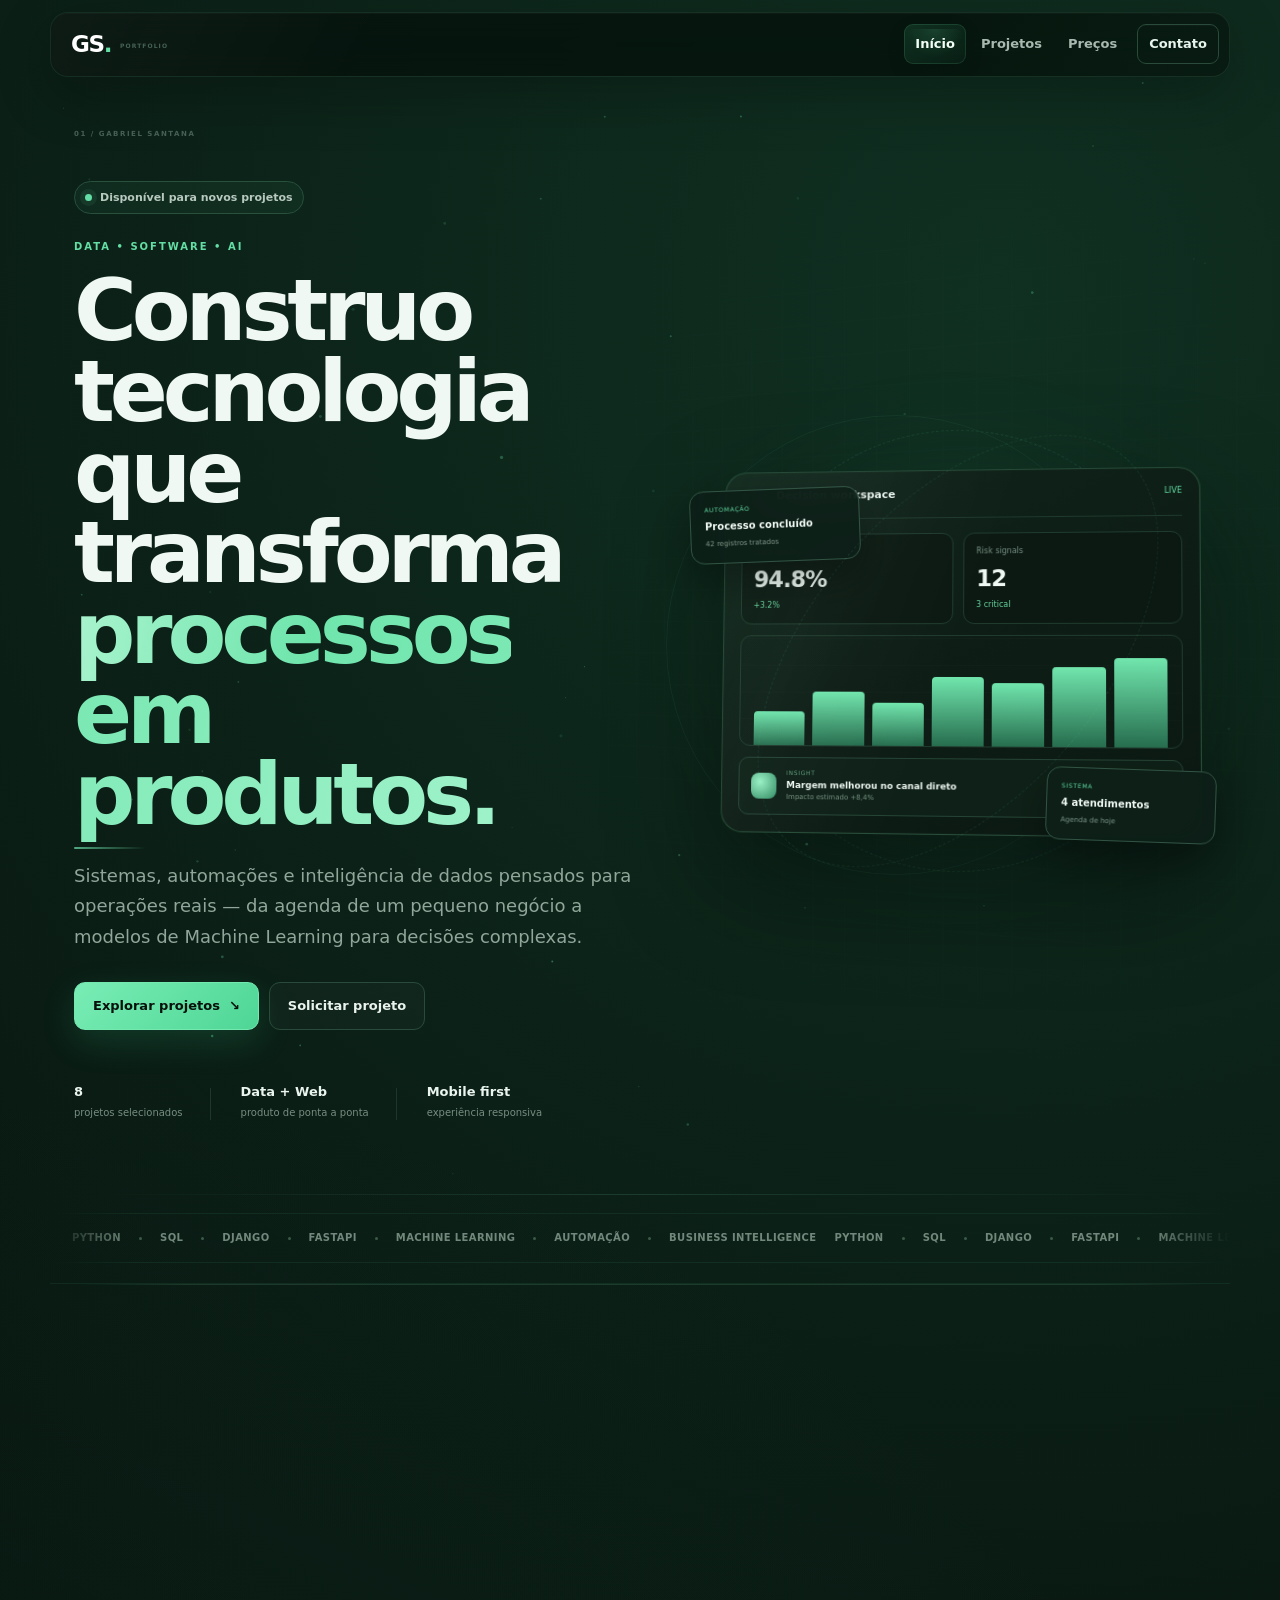
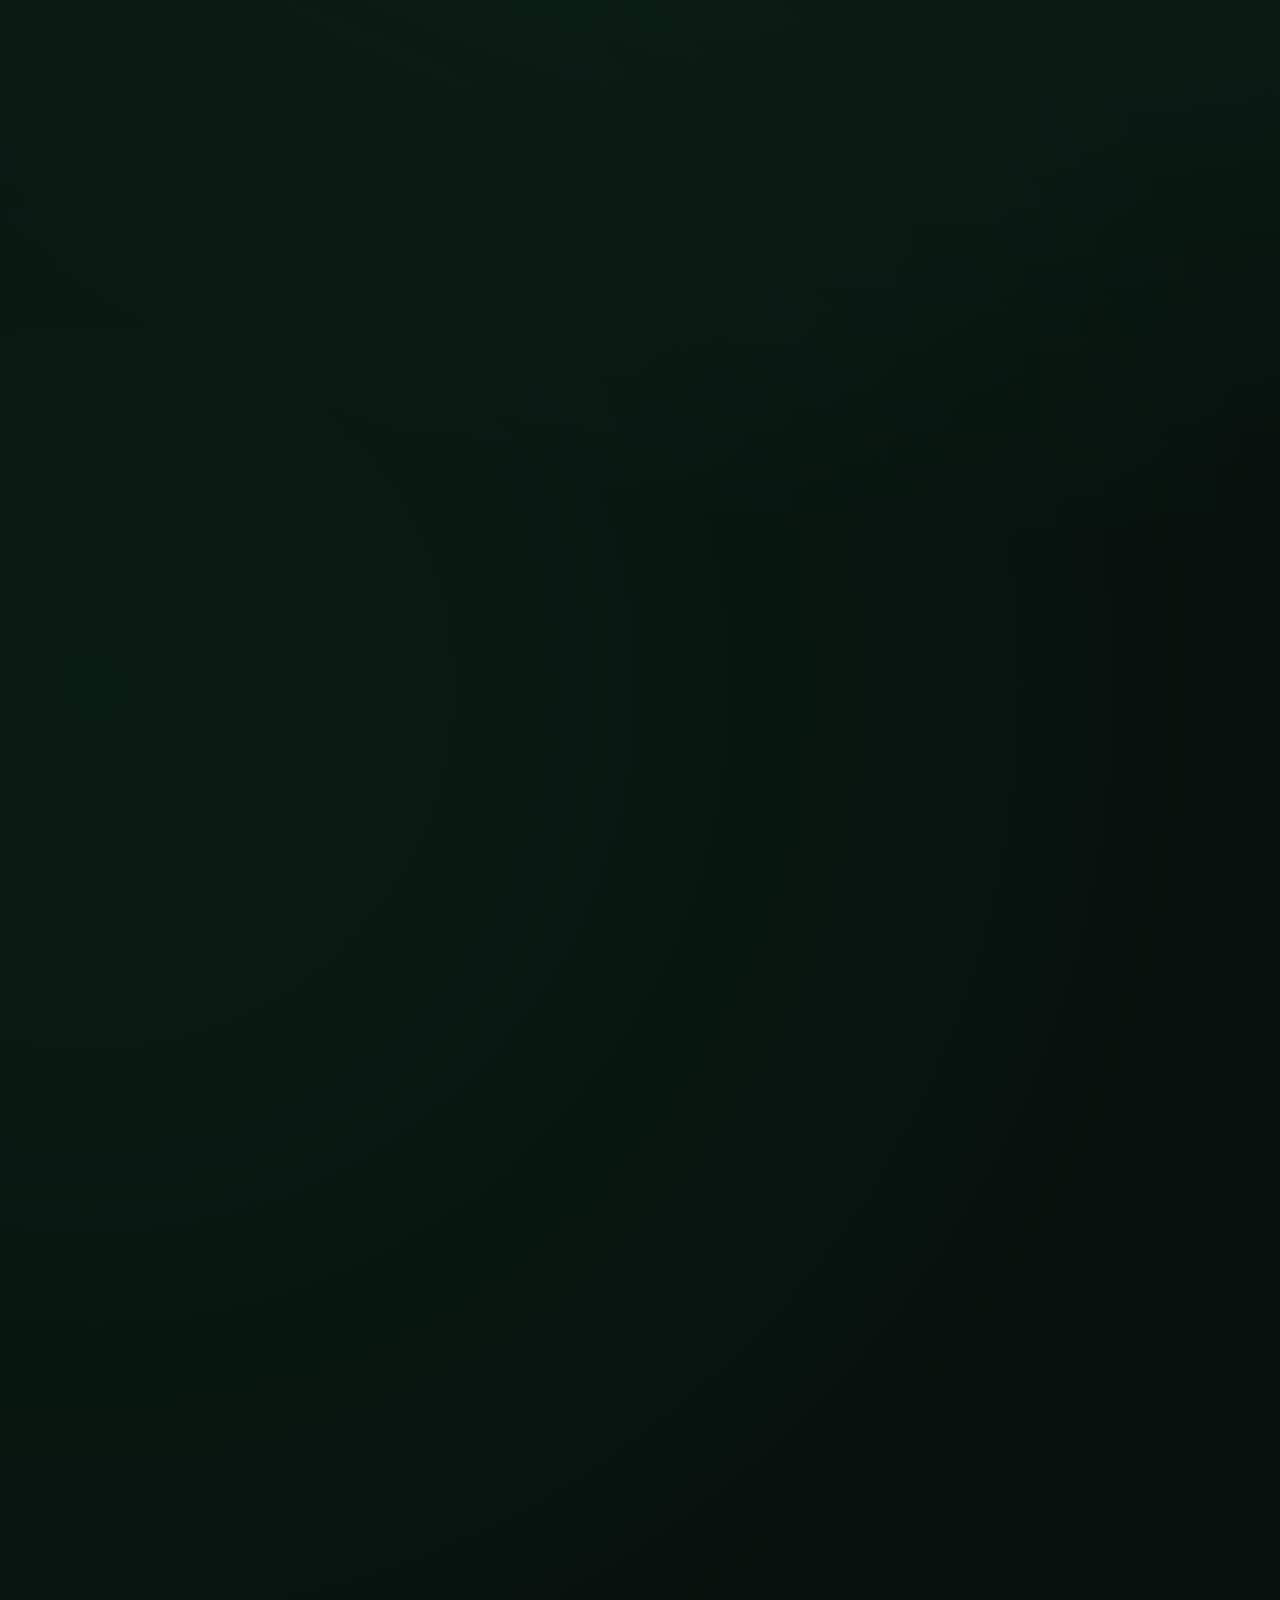
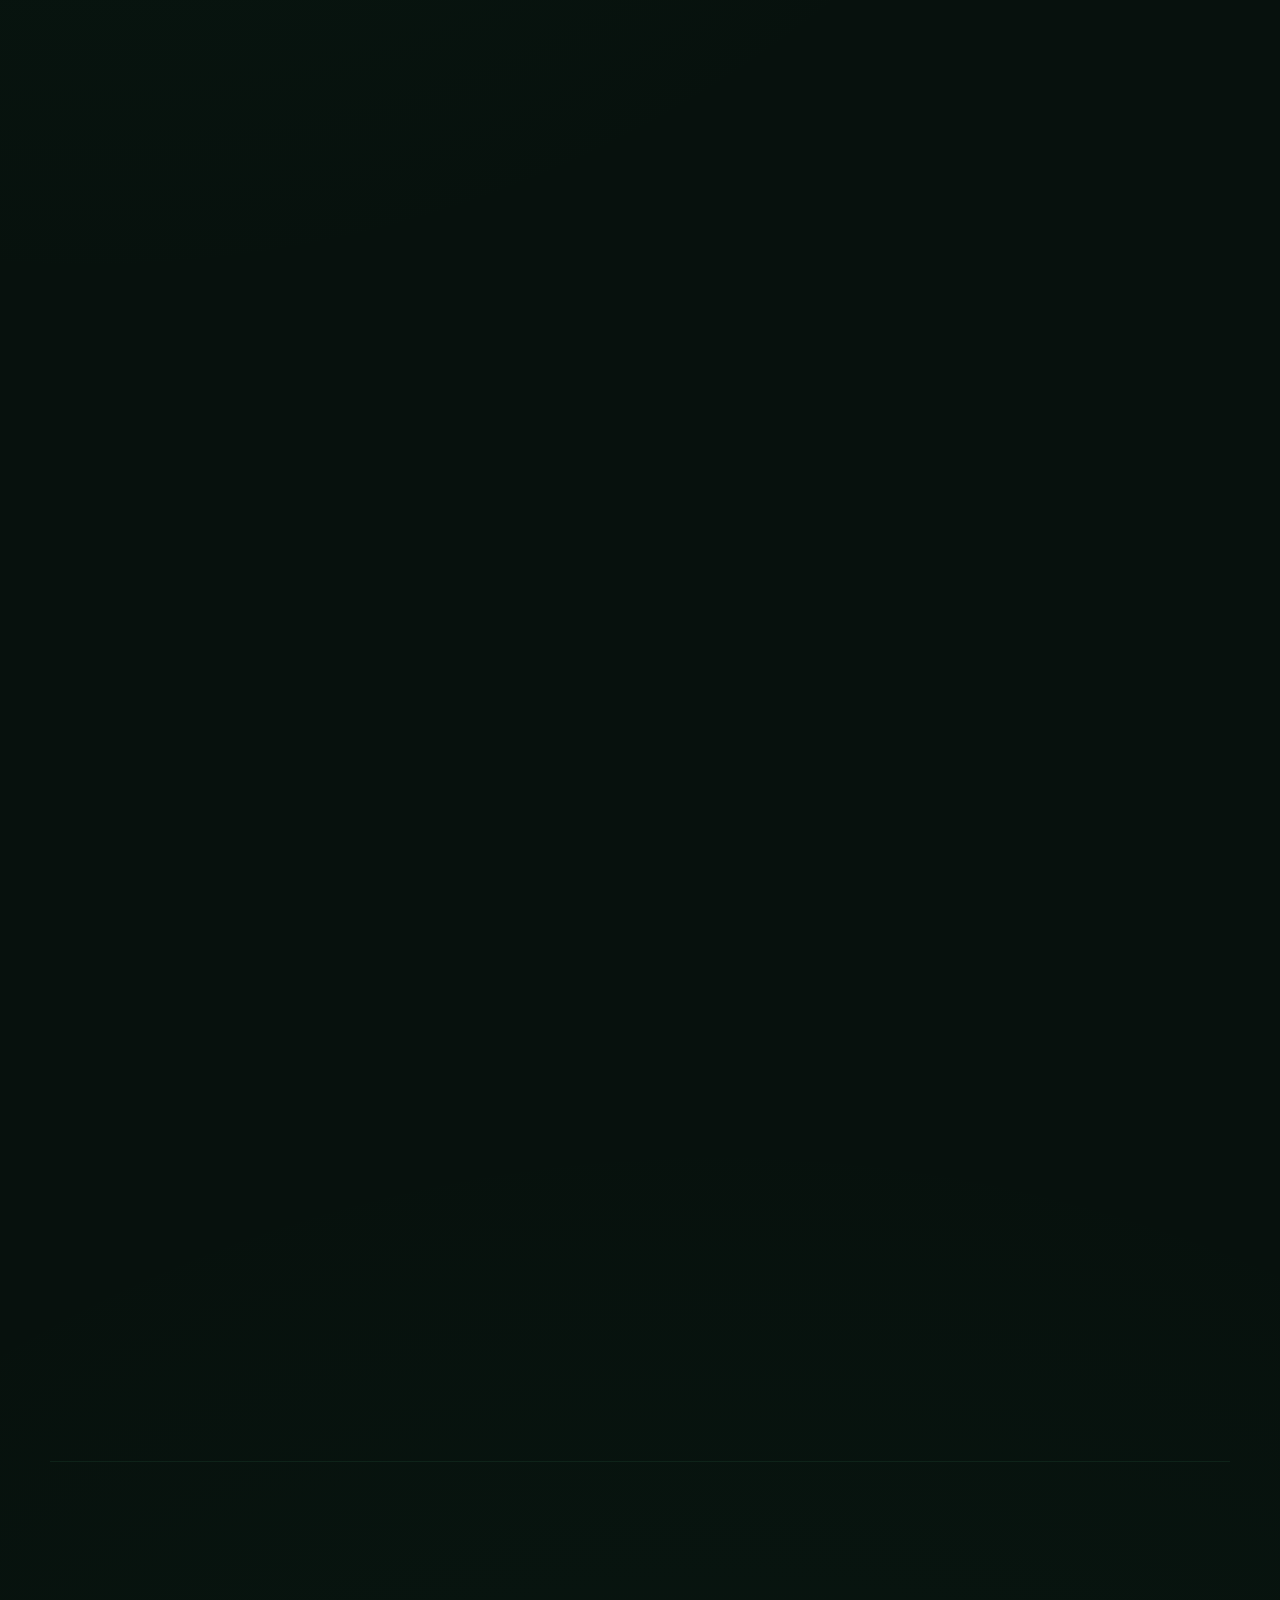
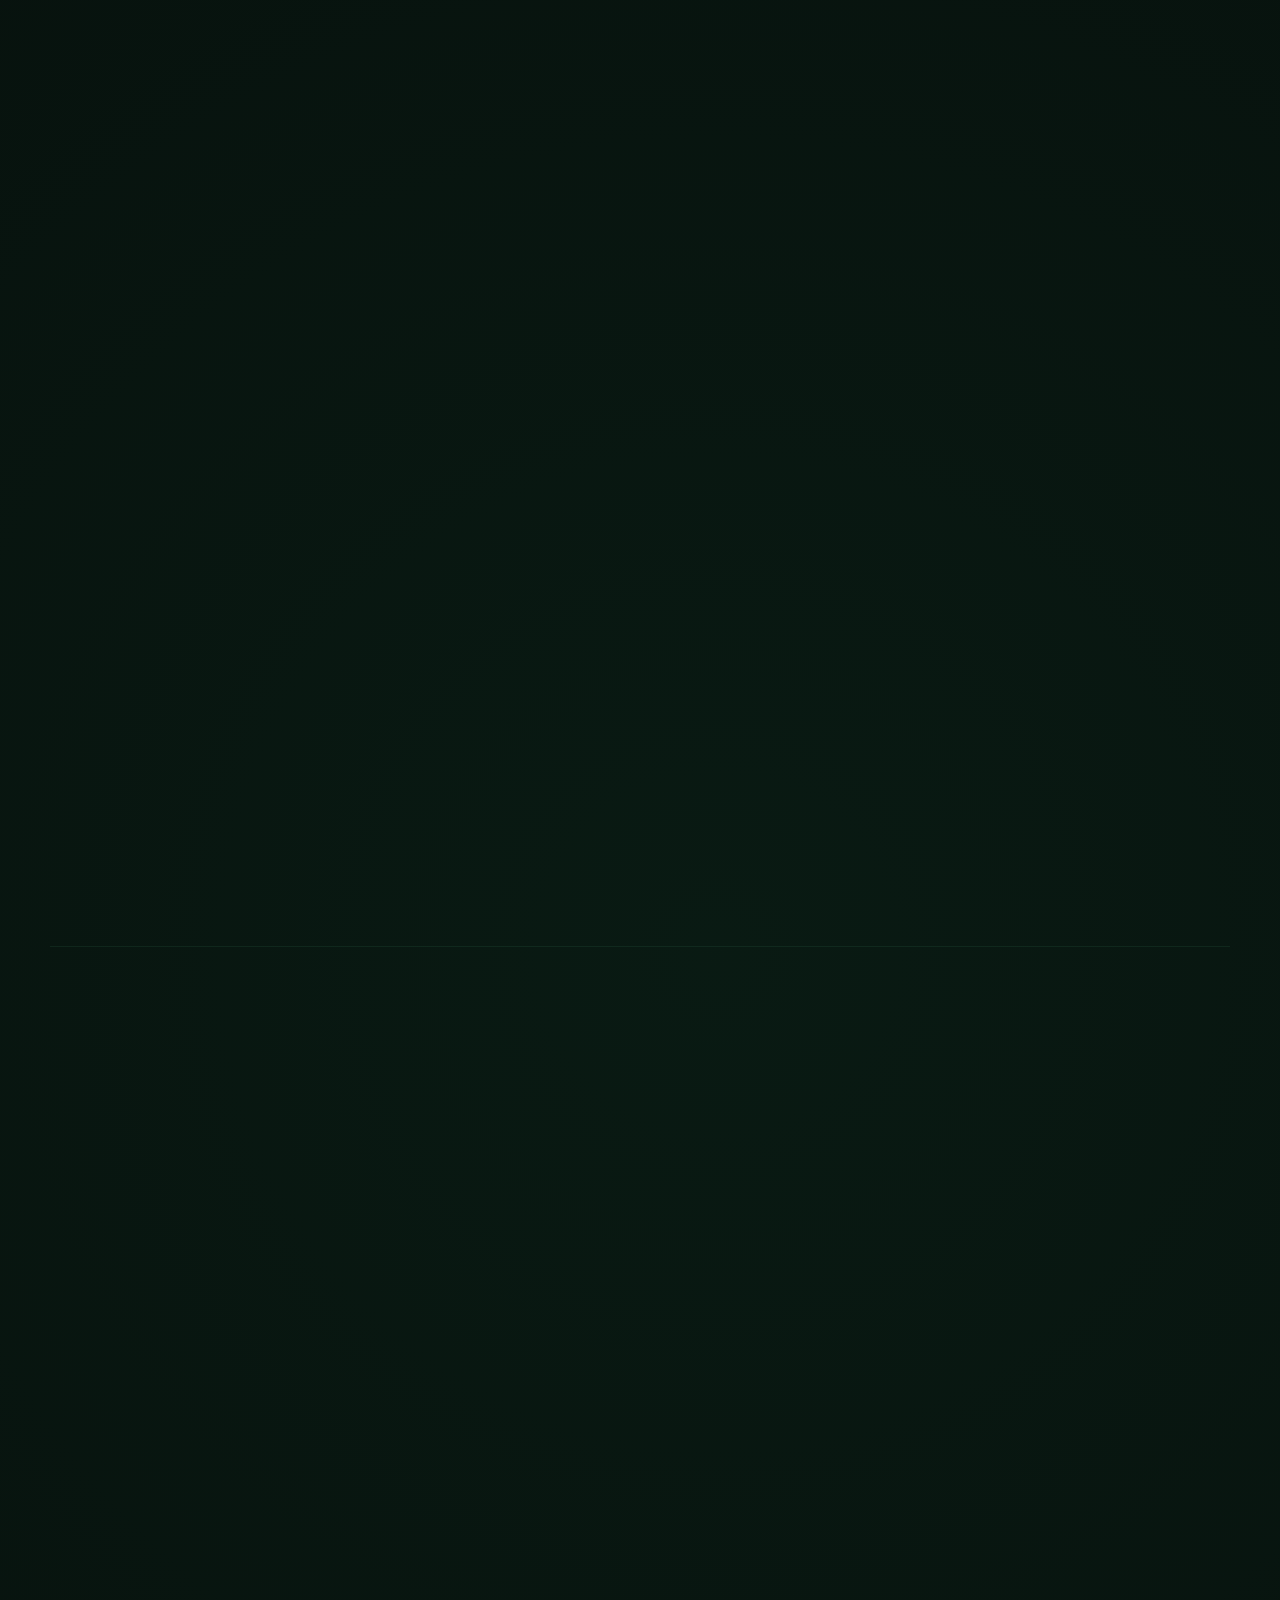
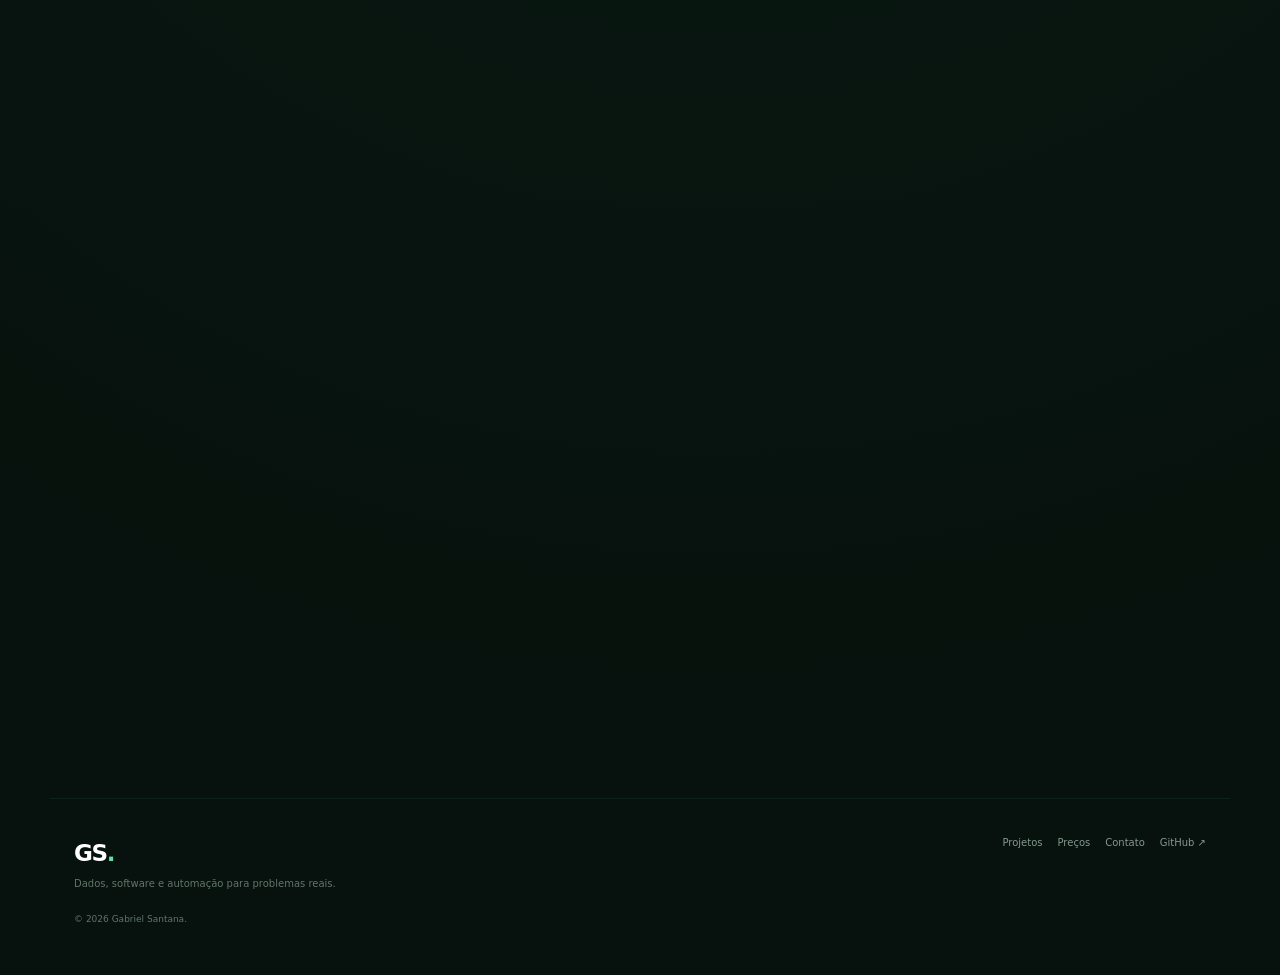
==== commit 8016b0b1: "harden home page and make portfolio content progressively enhanced" ====
--- a/index.html
+++ b/index.html
@@ -5,24 +5,35 @@
   <meta name="viewport" content="width=device-width,initial-scale=1"/>
   <meta name="description" content="Portfólio de Gabriel Santana — sistemas, dados, inteligência artificial e automação para problemas reais."/>
   <meta name="theme-color" content="#07110d"/>
+  <meta name="color-scheme" content="dark"/>
+  <meta name="robots" content="index,follow,max-image-preview:large"/>
   <meta name="referrer" content="strict-origin-when-cross-origin"/>
-  <meta http-equiv="Content-Security-Policy" content="default-src 'self'; style-src 'self'; script-src 'self' https://cdn.jsdelivr.net; img-src 'self' data:; object-src 'none'; base-uri 'self'; upgrade-insecure-requests"/>
+  <meta property="og:type" content="website"/>
+  <meta property="og:title" content="Gabriel Santana — Data & Software"/>
+  <meta property="og:description" content="Sistemas, automações e inteligência de dados transformados em produtos digitais."/>
+  <meta property="og:url" content="https://gabrielsantanabr.github.io/gabriel-santana-portfolio/"/>
+  <meta property="og:site_name" content="Gabriel Santana — Portfolio"/>
+  <meta http-equiv="Content-Security-Policy" content="default-src 'self'; base-uri 'none'; object-src 'none'; frame-src 'none'; media-src 'none'; worker-src 'none'; font-src 'self'; img-src 'self' data:; style-src 'self'; script-src 'self'; connect-src 'none'; form-action 'none'; upgrade-insecure-requests"/>
   <title>Gabriel Santana — Data & Software</title>
+  <link rel="canonical" href="https://gabrielsantanabr.github.io/gabriel-santana-portfolio/"/>
   <link rel="icon" href="assets/favicon.svg" type="image/svg+xml"/>
   <link rel="stylesheet" href="styles.css"/>
+  <link rel="stylesheet" href="video-effects.css"/>
+  <link rel="stylesheet" href="portfolio-proof.css"/>
 </head>
 <body>
+<a class="skip-link" href="#main-content">Pular para o conteúdo</a>
 <header class="topbar">
   <span class="scroll-progress" aria-hidden="true"></span>
-  <a class="brand" href="index.html">GS<span>.</span></a>
+  <a class="brand" href="index.html" aria-label="Gabriel Santana — início">GS<span>.</span></a>
   <nav aria-label="Navegação principal">
-    <a class="active" href="index.html">Início</a>
+    <a class="active" aria-current="page" href="index.html">Início</a>
     <a href="#projetos">Projetos</a>
     <a href="prices.html">Preços</a>
     <a class="nav-cta" href="contact.html">Contato</a>
   </nav>
 </header>
-<main>
+<main id="main-content">
   <section class="hero" id="inicio">
     <div class="hero-copy-wrap">
       <p class="availability"><span></span> Disponível para novos projetos</p>
@@ -70,9 +81,7 @@
 
     <div class="project-grid">
       <article class="project-card project-wide featured" data-category="product web">
-        <div class="project-visual clientflow-visual">
-          <div class="cf-preview"><div class="cf-side"><b>CF</b><i></i><i></i><i></i><i></i></div><div class="cf-main"><div class="cf-head"><b>ClientFlow</b><span>Agenda de hoje</span></div><div class="cf-kpis"><div><small>Atendimentos</small><strong>4</strong></div><div><small>Receita</small><strong>R$ 335</strong></div><div><small>Clientes</small><strong>5</strong></div></div><div class="cf-agenda"><span><b>09:30</b> Lucas Almeida <i>Confirmado</i></span><span><b>11:00</b> Rafael Costa <i>Confirmado</i></span><span><b>14:30</b> Bruno Martins <i>Pendente</i></span></div></div></div>
-        </div>
+        <div class="project-visual clientflow-visual"><div class="cf-preview"><div class="cf-side"><b>CF</b><i></i><i></i><i></i><i></i></div><div class="cf-main"><div class="cf-head"><b>ClientFlow</b><span>Agenda de hoje</span></div><div class="cf-kpis"><div><small>Atendimentos</small><strong>4</strong></div><div><small>Receita</small><strong>R$ 335</strong></div><div><small>Clientes</small><strong>5</strong></div></div><div class="cf-agenda"><span><b>09:30</b> Lucas Almeida <i>Confirmado</i></span><span><b>11:00</b> Rafael Costa <i>Confirmado</i></span><span><b>14:30</b> Bruno Martins <i>Pendente</i></span></div></div></div></div>
         <div class="project-meta"><span class="tag">Produto comercial</span><span>01</span></div>
         <h3>ClientFlow</h3><p>Agenda, CRM, serviços, orçamentos e atendimento para negócios que trabalham com hora marcada.</p>
         <div class="stack">JavaScript · CRM · Scheduling · PWA</div><a class="card-button" href="project.html?id=clientflow">Explorar projeto <span>↗</span></a>
@@ -87,9 +96,7 @@
 
       <article class="project-card" data-category="data">
         <div class="project-visual curtailment-visual"><div class="curtail-preview"><div class="curtail-head"><b>Curtailment Intelligence</b><span>Renewable operations</span></div><div class="risk-row"><div><small>RISCO</small><strong>72%</strong><span>próximas 6h</span></div><div><small>ENERGIA</small><strong>18.4</strong><span>MWh em risco</span></div></div><div class="power-line"><i></i><i></i><i></i><i></i><i></i><i></i></div><div class="impact-chip"><span>Otimização</span><b>+11.2 MWh recuperáveis</b></div></div></div>
-        <div class="project-meta"><span class="tag">AI + Energia</span><span>03</span></div>
-        <h3>Curtailment Intelligence</h3><p>Previsão, explicabilidade e otimização de cenários para restrições de geração renovável.</p>
-        <div class="stack">FastAPI · ML · Optimization · SQLAlchemy</div><a class="card-button" href="project.html?id=curtailment">Explorar projeto <span>↗</span></a>
+        <div class="project-meta"><span class="tag">AI + Energia</span><span>03</span></div><h3>Curtailment Intelligence</h3><p>Previsão, explicabilidade e otimização de cenários para restrições de geração renovável.</p><div class="stack">FastAPI · ML · Optimization · SQLAlchemy</div><a class="card-button" href="project.html?id=curtailment">Explorar projeto <span>↗</span></a>
       </article>
 
       <article class="project-card" data-category="product web">
@@ -103,7 +110,7 @@
       </article>
 
       <article class="project-card" data-category="web product">
-        <div class="project-visual site-visual"><div class="browser-preview"><div class="browser-toolbar"><i></i><i></i><i></i><span>empresa.local</span></div><div class="browser-content"><nav><b>Marca</b><span>Início</span><span>Sobre</span><span>Conteúdo</span><span>Contato</span></nav><div class="site-hero"><small>SITE INSTITUCIONAL</small><strong>Conteúdo claro e administrável.</strong><button>Saiba mais</button></div><div class="site-cards"><article><b>Sobre</b><small>Institucional</small></article><article><b>Agenda</b><small>Conteúdo</small></article><article><b>Contato</b><small>Formulário</small></article></div></div></div></div>
+        <div class="project-visual site-visual"><div class="browser-preview"><div class="browser-toolbar"><i></i><i></i><i></i><span>empresa.local</span></div><div class="browser-content"><nav><b>Marca</b><span>Início</span><span>Sobre</span><span>Conteúdo</span><span>Contato</span></nav><div class="site-hero"><small>SITE INSTITUCIONAL</small><strong>Conteúdo claro e administrável.</strong><button type="button" tabindex="-1">Saiba mais</button></div><div class="site-cards"><article><b>Sobre</b><small>Institucional</small></article><article><b>Agenda</b><small>Conteúdo</small></article><article><b>Contato</b><small>Formulário</small></article></div></div></div></div>
         <div class="project-meta"><span class="tag">Full-stack</span><span>06</span></div><h3>Institutional Site Template</h3><p>Site institucional com conteúdo dinâmico, painel administrativo e formulário protegido.</p><div class="stack">TypeScript · React · Next.js · Cloudflare D1</div><a class="card-button" href="project.html?id=institutional">Explorar projeto <span>↗</span></a>
       </article>
 
@@ -127,6 +134,20 @@
     </div>
   </section>
 
+  <section class="section profile-proof" aria-labelledby="profile-proof-title">
+    <div class="section-head">
+      <div><p class="eyebrow">BASE PROFISSIONAL</p><h2 id="profile-proof-title">Projetos fortes precisam de <span>fundamento.</span></h2></div>
+      <p>Minha base combina dados, desenvolvimento de software, experiência com processos reais e raciocínio quantitativo.</p>
+    </div>
+    <div class="profile-proof-grid">
+      <article class="profile-card"><span>01</span><h3>Dados & IA</h3><p>Formação complementar em Engenharia de Dados, SQL e Análise de Dados, aplicada em projetos de previsão, anomalias, segmentação e decisão.</p><div class="profile-tags"><span>Python</span><span>SQL</span><span>ML</span><span>Pandas</span></div></article>
+      <article class="profile-card"><span>02</span><h3>Software & produto</h3><p>Construção de APIs, sistemas web, bancos de dados e interfaces responsivas com foco em regras de negócio e uso real.</p><div class="profile-tags"><span>Django</span><span>FastAPI</span><span>PostgreSQL</span><span>Web</span></div></article>
+      <article class="profile-card"><span>03</span><h3>Raciocínio quantitativo</h3><p>Estudo quantitativo aplicado a modelagem, métricas, lógica e resolução estruturada de problemas.</p><div class="profile-tags"><span>Modelagem</span><span>Lógica</span><span>Métricas</span></div></article>
+      <article class="profile-card"><span>04</span><h3>Operação real</h3><p>Experiência com organização de dados, documentos e processos, além de soluções construídas para pequenos negócios e organizações.</p><div class="profile-tags"><span>Processos</span><span>Dados</span><span>Automação</span></div></article>
+    </div>
+    <div class="profile-proof-footer"><p>Os projetos destacados são os mais relevantes. Repositórios de estudo e experimentos ficam no GitHub sem competir com os cases principais.</p><a class="button secondary" href="https://github.com/GabrielSantanaBR" target="_blank" rel="noopener noreferrer">Ver GitHub completo <span>↗</span></a></div>
+  </section>
+
   <section class="section process-section">
     <div class="section-head"><div><p class="eyebrow">PROCESSO</p><h2>Menos burocracia. <span>Mais clareza.</span></h2></div></div>
     <div class="process-grid"><article><span>01</span><strong>Entender</strong><p>Você descreve o problema, usuários, rotina atual e objetivo.</p></article><article><span>02</span><strong>Estruturar</strong><p>Eu transformo isso em escopo, prioridades, arquitetura e proposta.</p></article><article><span>03</span><strong>Construir</strong><p>Desenvolvimento, validação, ajustes e entrega com foco no uso real.</p></article></div>
@@ -137,8 +158,8 @@
     <a class="button primary large-button" href="contact.html">Montar briefing <span>↗</span></a>
   </section>
 </main>
-<footer><div><a class="brand" href="index.html">GS<span>.</span></a><p>Dados, software e automação para problemas reais.</p></div><div class="footer-links"><a href="index.html#projetos">Projetos</a><a href="prices.html">Preços</a><a href="contact.html">Contato</a><a href="https://github.com/GabrielSantanaBR" target="_blank" rel="noreferrer">GitHub ↗</a></div><small>© <span id="year"></span> Gabriel Santana.</small></footer>
+<footer><div><a class="brand" href="index.html">GS<span>.</span></a><p>Dados, software e automação para problemas reais.</p></div><div class="footer-links"><a href="index.html#projetos">Projetos</a><a href="prices.html">Preços</a><a href="contact.html">Contato</a><a href="https://github.com/GabrielSantanaBR" target="_blank" rel="noopener noreferrer">GitHub ↗</a></div><small>© <span id="year"></span> Gabriel Santana.</small></footer>
 <script src="script.js"></script>
-<script type="module" src="effects.js"></script>
+<script src="effects.js"></script>
 </body>
-</html>+</html>
--- a/styles.css
+++ b/styles.css
@@ -1 +1 @@
-:root{--bg:#f5f7f6;--surface:#ffffff;--surface-soft:#eef4f1;--surface-accent:#e4f2ed;--line:#dce4e0;--line-strong:#cbd7d2;--text:#16221e;--muted:#66736d;--accent:#27725e;--accent-dark:#185645;--blue:#4d6fb8;--success:#287a55;--warning:#a56b18;--shadow:0 10px 30px rgba(24,52,43,.07);--max:1180px}*{box-sizing:border-box}html{scroll-behavior:smooth;scroll-padding-top:82px}body{margin:0;background:var(--bg);color:var(--text);font-family:Inter,ui-sans-serif,system-ui,-apple-system,BlinkMacSystemFont,"Segoe UI",sans-serif;line-height:1.6;-webkit-font-smoothing:antialiased}a{color:inherit}.topbar{position:sticky;top:0;z-index:30;display:flex;align-items:center;justify-content:space-between;min-height:68px;padding:10px max(24px,calc((100vw - var(--max))/2));background:rgba(255,255,255,.92);backdrop-filter:blur(14px);border-bottom:1px solid rgba(22,34,30,.08)}.brand{font-size:23px;font-weight:850;color:var(--text);text-decoration:none;letter-spacing:-.05em}.brand span,.eyebrow{color:var(--accent)}nav{display:flex;gap:8px}nav a{display:inline-flex;align-items:center;min-height:40px;padding:8px 12px;border-radius:10px;color:#52605a;text-decoration:none;font-size:13px;font-weight:650}nav a:hover,nav a.active{color:var(--text);background:#edf3f0}main{overflow:hidden}.hero,.section,.page-shell{max-width:var(--max);margin:auto}.hero{margin-top:28px;margin-bottom:44px;min-height:680px;padding:86px 58px;display:flex;flex-direction:column;justify-content:center;background:linear-gradient(135deg,#ffffff 0%,#f4f9f7 64%,#e8f3ef 100%);border:1px solid var(--line);border-radius:32px;box-shadow:var(--shadow)}.eyebrow{font-size:11px;font-weight:850;letter-spacing:.16em;margin:0 0 16px}.hero h1,.page-title{max-width:980px;margin:0;font-size:clamp(48px,7vw,88px);letter-spacing:-.06em;line-height:.96}.hero h1 span,.page-title span{color:var(--accent)}.hero-copy,.page-copy{max-width:760px;color:var(--muted);font-size:19px;line-height:1.65;margin:26px 0}.hero-actions,.project-actions{display:flex;gap:10px;flex-wrap:wrap}.button,.card-button{display:inline-flex;align-items:center;justify-content:center;border-radius:11px;text-decoration:none;font-weight:780;font-size:13px;transition:transform .16s ease,box-shadow .16s ease,border-color .16s ease,background .16s ease}.button{min-height:46px;padding:11px 18px}.card-button{min-height:42px;padding:9px 14px;width:max-content;border:1px solid var(--line-strong);background:#fff;color:var(--text)}.button:hover,.card-button:hover{transform:translateY(-1px);box-shadow:0 8px 18px rgba(24,52,43,.08)}.primary{background:var(--accent-dark);border:1px solid var(--accent-dark);color:#fff}.secondary{border:1px solid var(--line-strong);color:var(--text);background:#fff}.hero-grid{display:grid;grid-template-columns:repeat(3,1fr);gap:10px;margin-top:54px}.hero-grid article{padding:19px 20px;border:1px solid var(--line);background:rgba(255,255,255,.76);border-radius:15px}.hero-grid strong,.hero-grid span{display:block}.hero-grid strong{font-size:14px}.hero-grid span{color:var(--muted);font-size:12px;margin-top:3px}.section{padding:82px 24px;border-top:1px solid var(--line)}.section-head{display:flex;align-items:flex-end;justify-content:space-between;gap:48px;margin-bottom:32px}.section-head h2,.about h2,.split-cta h2,.page-shell h2{font-size:clamp(32px,4.5vw,54px);line-height:1.02;letter-spacing:-.05em;margin:0}.section-head>p{max-width:480px;color:var(--muted);font-size:14px;margin:0}.project-grid{display:grid;grid-template-columns:repeat(2,minmax(0,1fr));gap:18px}.project-card{min-height:470px;display:flex;flex-direction:column;padding:14px;background:var(--surface);border:1px solid var(--line);border-radius:22px;overflow:hidden;box-shadow:0 7px 22px rgba(24,52,43,.04);transition:transform .18s ease,border-color .18s ease,box-shadow .18s ease}.project-card:hover{transform:translateY(-3px);border-color:#bdcec7;box-shadow:0 14px 34px rgba(24,52,43,.08)}.project-card.featured{border-color:#d3e1dc}.project-top{display:flex;justify-content:space-between;color:#87928d;font-size:10px;padding:8px 7px 0}.tag{color:var(--accent);font-weight:780}.status{color:var(--warning)}.project-card h3{font-size:27px;line-height:1.05;letter-spacing:-.04em;margin:19px 7px 7px}.project-card p{color:var(--muted);font-size:14px;line-height:1.55;margin:0 7px}.stack{font-size:11px;color:#738079;margin:auto 7px 14px;padding-top:18px}.project-card .card-button{margin:0 7px 7px}.project-visual{height:238px;border:1px solid var(--line);border-radius:15px;background:#edf3f0;position:relative;overflow:hidden}.project-detail-visual{height:390px}.visual-caption{position:absolute;left:12px;bottom:10px;padding:5px 8px;border-radius:7px;background:rgba(255,255,255,.9);border:1px solid var(--line);font-size:9px;color:#75817b;z-index:6}.ui-window,.sheet-preview,.browser-preview,.analytics-preview,.cf-preview,.rift-preview{position:absolute;inset:12px;border:1px solid #d5dfdb;border-radius:12px;background:#fff;overflow:hidden;box-shadow:0 12px 26px rgba(29,56,47,.08)}.ui-top,.sheet-title,.analytics-title,.rift-head,.cf-head{height:38px;padding:0 13px;display:flex;align-items:center;justify-content:space-between;border-bottom:1px solid #e3e9e6;background:#f7faf9;font-size:10px;color:#35423d}.ui-top span,.sheet-title span,.analytics-title span,.rift-head span,.cf-head span{color:#89958f;font-size:8px}.ui-body{display:grid;grid-template-columns:74px 1fr;height:calc(100% - 38px)}.ui-body aside{padding:12px 9px;background:#f3f7f5;border-right:1px solid #e1e8e5;display:flex;flex-direction:column;gap:9px;font-size:7px;color:#7f8b85}.ui-body aside b{font-size:10px;color:#25332d;margin-bottom:3px}.ui-body section{padding:12px}.ui-kpis,.sheet-metrics,.cf-kpis{display:grid;grid-template-columns:repeat(3,1fr);gap:7px}.ui-kpis div,.sheet-metrics div,.cf-kpis div{padding:8px;border:1px solid #dfe7e3;background:#f8fbfa;border-radius:8px}.ui-kpis small,.ui-kpis strong,.sheet-metrics small,.sheet-metrics strong,.cf-kpis small,.cf-kpis strong{display:block}.ui-kpis small,.sheet-metrics small,.cf-kpis small{font-size:7px;color:#87938d}.ui-kpis strong,.sheet-metrics strong,.cf-kpis strong{font-size:11px;color:#24322c;margin-top:2px}.clean-chart{height:86px;margin-top:10px;padding:10px 12px 0;display:flex;align-items:flex-end;gap:8px;border:1px solid #e1e8e5;border-radius:8px;background:#fafcfb}.clean-chart div{flex:1;min-height:8px;background:#67a794;border-radius:3px 3px 0 0}.clean-chart div:nth-child(1){height:45%}.clean-chart div:nth-child(2){height:68%}.clean-chart div:nth-child(3){height:54%}.clean-chart div:nth-child(4){height:82%}.clean-chart div:nth-child(5){height:63%}.clean-chart div:nth-child(6){height:76%}.cf-preview{display:grid;grid-template-columns:52px 1fr}.cf-side{padding:12px 8px;background:#edf5f2;border-right:1px solid #dae5e0;display:flex;flex-direction:column;gap:9px}.cf-side b{font-size:10px;color:var(--accent-dark);margin-bottom:6px}.cf-side i{height:7px;border-radius:4px;background:#c9dcd5}.cf-main{padding-bottom:10px}.cf-head{border-bottom:0;background:#fff}.cf-kpis{padding:0 10px}.cf-agenda{margin:9px 10px 0;border:1px solid #e0e8e4;border-radius:8px;overflow:hidden}.cf-agenda span{display:grid;grid-template-columns:42px 1fr auto;gap:6px;align-items:center;padding:6px 7px;border-top:1px solid #edf1ef;font-size:7px;color:#65726c}.cf-agenda span:first-child{border-top:0}.cf-agenda b{color:#24322c}.cf-agenda i{font-style:normal;font-size:6px;color:var(--success);background:#e8f5ee;padding:2px 5px;border-radius:999px}.sheet-title{margin-bottom:9px}.sheet-metrics{padding:0 10px}.real-table{margin:9px 10px 0;border:1px solid #dfe7e3;border-radius:7px;overflow:hidden;font-size:7px}.real-table>div{display:grid;grid-template-columns:1.3fr repeat(3,.8fr)}.real-table span{padding:5px 6px;border-right:1px solid #e8eeeb;border-top:1px solid #e8eeeb;color:#64716b}.real-table .table-head span{border-top:0;background:#f2f6f4;color:#3c4943;font-weight:750}.browser-preview{background:#fff;color:#26332e}.browser-toolbar{height:31px;background:#f0f3f2;border-bottom:1px solid #dde4e1;display:flex;gap:5px;align-items:center;padding:0 9px}.browser-toolbar i{width:6px;height:6px;border-radius:50%;background:#a9b3ae}.browser-toolbar span{margin-left:6px;flex:1;background:#fff;border:1px solid #d8e0dc;border-radius:5px;padding:2px 7px;color:#87928d;font-size:7px}.browser-content{padding:11px 14px 13px;background:linear-gradient(135deg,#fbfdfc,#edf5f2);height:calc(100% - 31px)}.browser-content nav{display:flex;align-items:center;gap:10px;font-size:6px;color:#77847e}.browser-content nav b{margin-right:auto;font-size:9px;color:#26342e}.site-hero{padding:16px 0 10px;max-width:80%}.site-hero small{font-size:7px;color:var(--accent);font-weight:850;letter-spacing:.08em}.site-hero strong{display:block;font-size:16px;line-height:1.1;margin:4px 0 8px}.site-hero button{border:0;border-radius:5px;padding:5px 8px;font-size:6px;font-weight:800;background:var(--accent-dark);color:#fff}.site-cards{display:grid;grid-template-columns:repeat(3,1fr);gap:6px}.site-cards article{padding:7px;border:1px solid #dfe7e3;border-radius:7px;background:#fff}.site-cards b,.site-cards small{display:block;font-size:7px}.site-cards small{color:#84918b;margin-top:2px}.analytics-title{margin-bottom:3px}.analytics-layout{display:grid;grid-template-columns:1.55fr .9fr;gap:9px;padding:9px 11px}.axis-chart{height:116px;position:relative;border-left:1px solid #bdc9c4;border-bottom:1px solid #bdc9c4;display:flex;flex-direction:column;justify-content:space-between;padding-left:4px}.axis-chart>span{font-size:6px;color:#9aa59f}.bars{position:absolute;inset:8px 7px 0 22px;display:flex;align-items:flex-end;gap:8px}.bars i{flex:1;background:#6e8fcf;border-radius:3px 3px 0 0}.bars i:nth-child(1){height:52%}.bars i:nth-child(2){height:78%}.bars i:nth-child(3){height:61%}.bars i:nth-child(4){height:90%}.chart-labels{margin-left:22px;display:flex;justify-content:space-around;font-size:6px;color:#8a9690;padding-top:3px}.analytics-ranking{display:flex;flex-direction:column;gap:6px;padding:9px;background:#f6f9f8;border:1px solid #dfe7e3;border-radius:8px}.analytics-ranking small{color:var(--accent);font-size:7px}.analytics-ranking span{font-size:7px;color:#66736d}.analytics-ranking b{display:inline-grid;place-items:center;width:13px;height:13px;border-radius:4px;background:#e2ebe7;margin-right:4px}.rift-preview{background:#f7faf9}.rift-body{height:calc(100% - 38px);display:grid;grid-template-columns:1.05fr .95fr}.rift-board{position:relative;margin:14px;border:1px solid #cad8d2;border-radius:8px;background:#edf4f1;overflow:hidden}.lane{position:absolute;background:#b8cbc3}.lane.top{height:2px;width:78%;left:9%;top:19%}.lane.mid{height:2px;width:105%;left:-2%;top:49%;transform:rotate(-34deg);transform-origin:center}.lane.bottom{height:2px;width:78%;left:13%;bottom:18%}.point{position:absolute;width:8px;height:8px;border-radius:50%;background:#3b9279;border:2px solid #fff;box-shadow:0 1px 4px rgba(0,0,0,.12)}.p1{left:21%;top:18%}.p2{right:25%;top:46%;background:#6485c7}.p3{left:47%;bottom:16%;background:#b784c7}.rift-insights{display:flex;flex-direction:column;justify-content:center;padding:13px;gap:6px}.rift-insights small{color:var(--accent);font-size:7px}.rift-insights strong{font-size:12px;color:#293730}.rift-insights div{display:flex;justify-content:space-between;padding:5px 0;border-top:1px solid #dfe6e2;font-size:7px;color:#7d8983}.rift-insights b{color:#35423d}.split-cta{display:grid;grid-template-columns:1fr 1fr;gap:16px}.split-cta article{padding:34px;border:1px solid var(--line);background:#fff;border-radius:22px;box-shadow:0 7px 22px rgba(24,52,43,.04)}.split-cta article:first-child{background:linear-gradient(135deg,#eaf5f1,#fff)}.split-cta p:not(.eyebrow){color:var(--muted)}.about{display:grid;grid-template-columns:1fr 1fr;gap:64px}.about-copy{color:var(--muted);font-size:17px}.page-shell{padding:58px 24px 84px}.page-header{padding:22px 0 48px}.breadcrumb{font-size:12px;color:var(--muted);margin-bottom:19px}.breadcrumb a{text-decoration:none;color:#53625b}.pricing-grid{display:grid;grid-template-columns:repeat(3,minmax(0,1fr));gap:15px}.price-card{position:relative;padding:25px;border:1px solid var(--line);background:#fff;border-radius:20px;min-height:350px;display:flex;flex-direction:column;box-shadow:0 7px 22px rgba(24,52,43,.04)}.price-card:hover{border-color:#bfd0c9}.price-card.highlight{background:linear-gradient(150deg,#edf7f3,#fff);border-color:#bfd9cf}.price-badge{font-size:9px;font-weight:850;letter-spacing:.11em;color:var(--accent);margin-bottom:18px}.price-card h3{font-size:25px;line-height:1.05;margin:0 0 7px}.price-card p{color:var(--muted);font-size:13px}.price{font-size:34px;font-weight:850;letter-spacing:-.04em;margin:18px 0 7px}.price small{display:block;font-size:11px;color:var(--muted);font-weight:600;letter-spacing:0}.price-list{list-style:none;padding:0;margin:13px 0 22px;color:#4f5d57;font-size:13px}.price-list li{padding:7px 0;border-bottom:1px solid #edf1ef}.price-list li:before{content:"✓";color:var(--accent);margin-right:7px;font-weight:850}.price-card .button{margin-top:auto}.note-box{margin-top:20px;padding:20px 22px;border:1px solid var(--line);border-radius:15px;background:#fff;color:var(--muted)}.note-box strong{color:var(--text)}.note-box a{color:var(--accent-dark);font-weight:700}.contact-layout{display:grid;grid-template-columns:.85fr 1.15fr;gap:36px;align-items:start}.contact-copy{position:sticky;top:94px}.contact-copy p{color:var(--muted);font-size:16px}.contact-points{display:grid;gap:10px;margin-top:24px}.contact-points div{padding:15px;border:1px solid var(--line);border-radius:12px;background:#fff}.contact-points strong,.contact-points span{display:block}.contact-points span{font-size:12px;color:var(--muted);margin-top:2px}.contact-form{padding:27px;border:1px solid var(--line);border-radius:20px;background:#fff;box-shadow:var(--shadow)}.field{display:grid;gap:7px;margin-bottom:16px}.field-row{display:grid;grid-template-columns:1fr 1.25fr;gap:11px}.field label{font-size:12px;font-weight:750;color:#3e4b45}.optional,.field-help{color:var(--muted);font-weight:500}.field-help{font-size:10px}.field input,.field select,.field textarea{width:100%;border:1px solid var(--line-strong);background:#fbfcfc;color:var(--text);border-radius:10px;padding:12px 13px;font:inherit;font-size:14px;outline:none;transition:border-color .15s,box-shadow .15s}.field input:focus,.field select:focus,.field textarea:focus{border-color:#78a99a;box-shadow:0 0 0 3px rgba(39,114,94,.09)}.field textarea{min-height:160px;resize:vertical}.honeypot{position:absolute!important;left:-10000px!important;width:1px!important;height:1px!important;overflow:hidden!important}.submit-button{min-height:48px}.form-note{font-size:11px;color:var(--muted);margin:11px 0 0}.form-error{color:#9d3d3d}.project-hero{display:grid;grid-template-columns:1fr .92fr;gap:36px;align-items:center;padding:18px 0 54px}.project-hero-copy h1{font-size:clamp(42px,5.5vw,70px);line-height:.96;letter-spacing:-.055em;margin:0}.project-hero-copy>p:not(.eyebrow){color:var(--muted);font-size:17px;max-width:650px}.tech-pills{display:flex;flex-wrap:wrap;gap:7px;margin:20px 0}.tech-pills span{padding:7px 10px;border:1px solid var(--line);border-radius:999px;background:#fff;color:#52605a;font-size:10px;font-weight:700}.detail-grid{display:grid;grid-template-columns:repeat(2,minmax(0,1fr));gap:14px}.detail-card{padding:26px;border:1px solid var(--line);border-radius:18px;background:#fff}.detail-card h3{font-size:21px;letter-spacing:-.025em;margin:0 0 10px}.detail-card p,.detail-card li{color:var(--muted);font-size:14px}.detail-card ul{padding-left:19px;margin:0}.thanks-shell{min-height:72vh;display:grid;place-items:center}.thanks-card{max-width:720px;padding:48px;border:1px solid var(--line);border-radius:24px;background:#fff;box-shadow:var(--shadow)}.thanks-card h1{font-size:clamp(38px,5vw,58px);line-height:1;letter-spacing:-.05em;margin:0 0 17px}.thanks-card>p:not(.eyebrow){color:var(--muted);font-size:17px}.success-mark{display:grid;place-items:center;width:44px;height:44px;border-radius:50%;background:#e6f4ed;color:var(--success);font-weight:900;margin-bottom:18px}footer{max-width:var(--max);margin:auto;padding:26px 24px 42px;color:#7b8781;font-size:11px;border-top:1px solid var(--line)}@media(max-width:900px){.hero{margin:16px 14px 34px;padding:64px 34px;min-height:610px}.section,.page-shell{padding-left:18px;padding-right:18px}.project-grid{grid-template-columns:1fr}.pricing-grid{grid-template-columns:repeat(2,minmax(0,1fr))}.project-hero{grid-template-columns:1fr}.project-detail-visual{order:-1;height:320px}.contact-layout{grid-template-columns:1fr}.contact-copy{position:static}.about{grid-template-columns:1fr;gap:20px}}@media(max-width:640px){html{scroll-padding-top:66px}.topbar{min-height:60px;padding:8px 10px}.brand{font-size:19px}.topbar nav{gap:1px;overflow-x:auto;scrollbar-width:none}.topbar nav::-webkit-scrollbar{display:none}.topbar nav a{font-size:10px;padding:7px 7px;white-space:nowrap}.hero{margin:10px 10px 28px;padding:46px 20px 34px;min-height:auto;border-radius:22px}.hero h1,.page-title{font-size:clamp(38px,12vw,50px)}.hero-copy,.page-copy{font-size:16px;margin:20px 0}.hero-actions,.project-actions{display:grid;grid-template-columns:1fr}.hero-actions .button,.project-actions .button{width:100%}.hero-grid{grid-template-columns:1fr;margin-top:34px;gap:7px}.hero-grid article{padding:14px 15px}.section{padding:54px 14px}.section-head{display:block;margin-bottom:23px}.section-head h2,.about h2,.split-cta h2,.page-shell h2{font-size:34px}.section-head>p{margin-top:12px}.project-card{min-height:0;padding:11px;border-radius:18px}.project-card h3{font-size:24px;margin:15px 5px 6px}.project-card p{font-size:13px;margin:0 5px}.project-top{padding:7px 5px 0}.stack{margin:14px 5px 11px}.project-card .card-button{width:100%;margin:0 5px 4px}.project-visual{height:184px}.ui-window,.sheet-preview,.browser-preview,.analytics-preview,.cf-preview,.rift-preview{inset:7px}.visual-caption{display:none}.ui-top,.sheet-title,.analytics-title,.rift-head,.cf-head{height:31px;padding:0 8px}.ui-body{grid-template-columns:42px 1fr;height:calc(100% - 31px)}.ui-body aside{padding:7px 5px}.ui-body aside span{display:none}.ui-body section{padding:7px}.ui-kpis,.sheet-metrics,.cf-kpis{gap:4px}.ui-kpis div,.sheet-metrics div,.cf-kpis div{padding:5px 4px}.ui-kpis small,.sheet-metrics small,.cf-kpis small{font-size:6px}.ui-kpis strong,.sheet-metrics strong,.cf-kpis strong{font-size:8px}.clean-chart{height:70px;margin-top:6px;padding:7px 6px 0;gap:4px}.cf-preview{grid-template-columns:37px 1fr}.cf-side{padding:8px 5px}.cf-side i{height:5px}.cf-kpis{padding:0 7px}.cf-agenda{margin:6px 7px 0}.cf-agenda span{grid-template-columns:34px 1fr;padding:5px;font-size:6px}.cf-agenda i{display:none}.sheet-metrics{padding:0 7px}.real-table{margin:6px 7px 0;font-size:6px}.real-table span{padding:3px}.real-table span:nth-child(2){display:none}.real-table>div{grid-template-columns:1.3fr .8fr .8fr}.browser-toolbar{height:26px}.browser-content{height:calc(100% - 26px);padding:7px 9px}.browser-content nav span{display:none}.site-hero{padding:10px 0 7px;max-width:100%}.site-hero strong{font-size:13px}.site-cards article{padding:5px}.analytics-layout{grid-template-columns:1fr;padding:7px}.axis-chart{height:93px}.analytics-ranking{display:none}.rift-body{height:calc(100% - 31px)}.rift-board{margin:8px}.rift-insights{padding:8px}.rift-insights strong{font-size:10px}.split-cta{grid-template-columns:1fr}.split-cta article{padding:24px 20px}.about-copy{font-size:15px}.page-shell{padding:38px 14px 62px}.page-header{padding:18px 0 34px}.pricing-grid{grid-template-columns:1fr}.price-card{padding:21px;min-height:0}.price{font-size:31px}.contact-form{padding:18px 14px}.field-row{grid-template-columns:1fr}.field input,.field select,.field textarea{font-size:16px;min-height:48px}.field textarea{min-height:145px}.project-hero{gap:20px;padding-bottom:36px}.project-detail-visual{height:220px}.detail-grid{grid-template-columns:1fr}.detail-card{padding:20px 17px}.thanks-card{padding:28px 20px;border-radius:20px}.thanks-card h1{font-size:38px}footer{padding:22px 14px 32px}}+:root{--bg:#07110d;--bg2:#091711;--surface:#0d1b15;--surface2:#102219;--surface3:#14291f;--line:#1d382b;--line2:#2a4b3b;--text:#eff8f3;--muted:#91a69a;--soft:#c2d0c8;--accent:#63dfa5;--accent2:#9af1c5;--accent-dark:#1f8a61;--blue:#7da5ff;--warning:#efbd68;--danger:#f08282;--success:#63dfa5;--shadow:0 24px 70px rgba(0,0,0,.3);--max:1180px}*{box-sizing:border-box}html{scroll-behavior:smooth;scroll-padding-top:86px}body{margin:0;background:radial-gradient(circle at 78% 4%,rgba(40,138,95,.14),transparent 27%),radial-gradient(circle at 8% 32%,rgba(26,104,75,.1),transparent 22%),var(--bg);color:var(--text);font-family:Inter,ui-sans-serif,system-ui,-apple-system,BlinkMacSystemFont,"Segoe UI",sans-serif;line-height:1.6;-webkit-font-smoothing:antialiased;text-rendering:optimizeLegibility}a{color:inherit}button,input,select,textarea{font:inherit}[hidden]{display:none!important}.topbar{position:sticky;top:0;z-index:40;min-height:70px;display:flex;align-items:center;justify-content:space-between;padding:10px max(22px,calc((100vw - var(--max))/2));background:rgba(7,17,13,.82);backdrop-filter:blur(18px);border-bottom:1px solid rgba(99,223,165,.09)}.scroll-progress{position:absolute;left:0;bottom:-1px;width:100%;height:2px;background:linear-gradient(90deg,var(--accent),#8ceabf);transform:scaleX(0);transform-origin:left center}.brand{font-size:23px;font-weight:900;letter-spacing:-.06em;text-decoration:none;color:#fff}.brand span,.eyebrow{color:var(--accent)}nav{display:flex;align-items:center;gap:4px}nav a{min-height:40px;display:inline-flex;align-items:center;padding:8px 11px;border-radius:9px;text-decoration:none;color:#a8b9b0;font-size:13px;font-weight:680;transition:background .18s ease,color .18s ease}nav a:hover,nav a.active{color:#fff;background:rgba(99,223,165,.08)}nav .nav-cta{margin-left:5px;border:1px solid var(--line2);color:#e7f5ed;background:rgba(99,223,165,.05)}main{overflow:hidden}.hero{max-width:var(--max);min-height:760px;margin:0 auto;padding:86px 24px 72px;display:grid;grid-template-columns:1.08fr .92fr;gap:54px;align-items:center}.availability{width:max-content;display:flex;align-items:center;gap:8px;margin:0 0 25px;padding:7px 10px;border:1px solid #28503d;border-radius:999px;background:rgba(99,223,165,.05);color:#b8c9c0;font-size:11px;font-weight:700}.availability span{width:7px;height:7px;border-radius:50%;background:var(--accent);box-shadow:0 0 0 5px rgba(99,223,165,.08)}.eyebrow{font-size:10px;letter-spacing:.2em;font-weight:850;margin:0 0 15px}.hero h1,.page-title{margin:0;letter-spacing:-.06em;line-height:.94}.hero h1{max-width:730px;font-size:clamp(55px,6.7vw,88px)}.hero h1 span,.page-title span,.section-head h2 span,.final-cta h2 span{color:var(--accent2)}.hero-copy,.page-copy{max-width:680px;margin:26px 0;color:var(--muted);font-size:18px;line-height:1.7}.hero-actions,.project-actions{display:flex;gap:10px;flex-wrap:wrap}.button,.card-button{display:inline-flex;align-items:center;justify-content:center;gap:9px;text-decoration:none;border-radius:11px;font-size:13px;font-weight:780;transition:transform .2s ease,box-shadow .2s ease,border-color .2s ease,background .2s ease}.button{min-height:48px;padding:11px 18px}.primary{color:#06110c;background:linear-gradient(135deg,#79edb5,#4ed696);border:1px solid #73e9b0;box-shadow:0 9px 30px rgba(69,214,148,.14)}.secondary{color:#e9f4ee;background:rgba(255,255,255,.025);border:1px solid var(--line2)}.card-button{width:max-content;min-height:42px;padding:9px 13px;border:1px solid var(--line2);background:#102219;color:#d9e8df}.large-button{min-height:54px;padding:13px 22px}.hero-proof{display:flex;gap:30px;margin-top:48px}.hero-proof div{position:relative;padding-right:28px}.hero-proof div:not(:last-child):after{content:"";position:absolute;right:0;top:6px;width:1px;height:32px;background:var(--line)}.hero-proof strong,.hero-proof span{display:block}.hero-proof strong{font-size:13px;color:#eaf5ef}.hero-proof span{margin-top:2px;color:#788d81;font-size:10px}.hero-showcase{position:relative;min-height:510px;display:grid;place-items:center;perspective:1200px}.showcase-glow{position:absolute;width:80%;height:65%;border-radius:50%;background:rgba(48,183,126,.13);filter:blur(60px)}.showcase-main{position:relative;width:min(100%,480px);min-height:345px;padding:0 17px 17px;border:1px solid #294b3a;border-radius:22px;background:linear-gradient(155deg,#10231a,#0b1812);box-shadow:0 35px 90px rgba(0,0,0,.38);transform:rotateY(-5deg) rotateX(3deg);overflow:hidden}.showcase-main:before{content:"";position:absolute;inset:0;background:linear-gradient(120deg,rgba(99,223,165,.05),transparent 35%);pointer-events:none}.showcase-top{height:48px;display:flex;align-items:center;gap:9px;border-bottom:1px solid #1f392c}.showcase-top b{font-size:11px}.showcase-top small{margin-left:auto;color:var(--accent);font-size:8px;text-transform:uppercase}.window-dots{display:flex;gap:4px}.window-dots i{width:6px;height:6px;border-radius:50%;background:#3c5548}.showcase-kpis{display:grid;grid-template-columns:1fr 1fr;gap:10px;margin-top:15px}.showcase-kpis>div{padding:12px;border:1px solid #203b2e;border-radius:11px;background:#0b1912}.showcase-kpis small,.showcase-kpis strong,.showcase-kpis span{display:block}.showcase-kpis small{color:#789083;font-size:8px}.showcase-kpis strong{font-size:23px;letter-spacing:-.04em;margin:2px 0}.showcase-kpis span{color:#69d8a1;font-size:8px}.showcase-chart{height:112px;margin-top:11px;padding:13px 14px 0;display:flex;gap:8px;align-items:flex-end;border:1px solid #203b2e;border-radius:11px;background:repeating-linear-gradient(0deg,transparent 0 26px,rgba(255,255,255,.025) 27px)}.showcase-chart span{flex:1;border-radius:4px 4px 0 0;background:linear-gradient(#71e6ad,#266d4e)}.showcase-chart span:nth-child(1){height:35%}.showcase-chart span:nth-child(2){height:56%}.showcase-chart span:nth-child(3){height:45%}.showcase-chart span:nth-child(4){height:72%}.showcase-chart span:nth-child(5){height:65%}.showcase-chart span:nth-child(6){height:82%}.showcase-chart span:nth-child(7){height:91%}.showcase-insight{margin-top:11px;padding:10px 12px;display:flex;align-items:center;gap:10px;border:1px solid #254436;border-radius:10px;background:#0e2017}.showcase-insight>i{width:26px;height:26px;border-radius:8px;background:radial-gradient(circle at 35% 35%,#9af1c5,#2d8960)}.showcase-insight small,.showcase-insight strong,.showcase-insight span{display:block}.showcase-insight small{color:#5f9d7f;font-size:6px;letter-spacing:.12em}.showcase-insight strong{font-size:9px}.showcase-insight span{color:#779083;font-size:7px}.float-card{position:absolute;width:170px;padding:13px 14px;border:1px solid #315444;border-radius:14px;background:rgba(13,31,23,.92);box-shadow:0 18px 40px rgba(0,0,0,.3);backdrop-filter:blur(14px)}.float-card small,.float-card strong,.float-card span{display:block}.float-card small{font-size:6px;color:var(--accent);letter-spacing:.12em}.float-card strong{font-size:10px;margin:4px 0}.float-card span{font-size:7px;color:#81988b}.float-a{left:-20px;top:100px;transform:rotate(-4deg)}.float-b{right:-10px;bottom:72px;transform:rotate(4deg)}.trust-strip{max-width:var(--max);margin:0 auto 20px;padding:16px 24px;display:flex;align-items:center;justify-content:center;gap:18px;flex-wrap:wrap;border-top:1px solid rgba(99,223,165,.08);border-bottom:1px solid rgba(99,223,165,.08);color:#6f8579;font-size:10px;font-weight:750;letter-spacing:.04em;text-transform:uppercase}.trust-strip i{width:3px;height:3px;border-radius:50%;background:#3b5a49}.section{max-width:var(--max);margin:auto;padding:92px 24px}.section-head{display:flex;align-items:flex-end;justify-content:space-between;gap:45px;margin-bottom:34px}.section-head>div{max-width:720px}.section-head h2,.page-shell h2,.final-cta h2{margin:0;font-size:clamp(34px,4.7vw,58px);line-height:1.02;letter-spacing:-.055em}.section-head>p{max-width:445px;margin:0;color:var(--muted);font-size:13px}.projects-section{border-top:1px solid rgba(99,223,165,.08)}.filters{display:flex;gap:7px;flex-wrap:wrap;margin-bottom:19px}.filter-button{min-height:38px;padding:7px 12px;border-radius:10px;border:1px solid #1e3b2d;background:#0b1711;color:#809589;font-size:11px;font-weight:720;cursor:pointer;transition:.18s ease}.filter-button:hover,.filter-button.active{color:#eafff4;border-color:#3d795a;background:#10271b}.project-grid{display:grid;grid-template-columns:repeat(12,minmax(0,1fr));gap:16px}.project-card{grid-column:span 6;min-width:0;min-height:455px;display:flex;flex-direction:column;padding:13px;border:1px solid #1f3b2d;border-radius:20px;background:linear-gradient(155deg,#0e1d16,#0b1711);overflow:hidden;position:relative;transition:border-color .2s ease,box-shadow .2s ease,transform .2s ease}.project-card:before{content:"";position:absolute;right:-90px;top:-90px;width:190px;height:190px;border-radius:50%;background:rgba(70,211,147,.05);filter:blur(20px);pointer-events:none}.project-card.project-wide{grid-column:span 7}.project-card.project-tall{grid-column:span 5}.project-card.compact-card{min-height:315px;grid-column:span 6;padding:22px}.project-visual{height:232px;border:1px solid #234333;border-radius:14px;background:#08130e;position:relative;overflow:hidden}.project-meta{display:flex;align-items:center;justify-content:space-between;margin:12px 6px 0;color:#5f7468;font-size:9px}.tag{color:var(--accent);font-weight:760}.status{color:var(--warning)}.project-card h3{font-size:27px;line-height:1.04;letter-spacing:-.04em;margin:17px 6px 7px}.project-card p{margin:0 6px;color:#8ea297;font-size:13px;line-height:1.55}.stack{margin:auto 6px 13px;padding-top:18px;color:#637a6e;font-size:10px}.project-card .card-button{margin:0 6px 5px}.compact-icon{width:58px;height:58px;display:grid;place-items:center;border-radius:17px;border:1px solid #2d5641;background:linear-gradient(145deg,#163926,#0c2117);color:#8ee8b8;font-size:12px;font-weight:900;letter-spacing:.04em}.compact-card h3{font-size:29px;margin-top:24px}.compact-card .project-meta{position:absolute;right:20px;top:21px;gap:18px}.compact-card .card-button{margin-top:6px}.ui-window,.sheet-preview,.browser-preview,.analytics-preview,.cf-preview,.decision-preview,.curtail-preview,.rift-preview{position:absolute;inset:10px;border:1px solid #284836;border-radius:11px;background:#0d1b15;overflow:hidden;box-shadow:0 12px 25px rgba(0,0,0,.18)}.ui-top,.sheet-title,.analytics-title,.rift-head,.cf-head,.decision-head,.curtail-head{height:36px;padding:0 11px;display:flex;align-items:center;justify-content:space-between;border-bottom:1px solid #203c2e;background:#102018;font-size:9px}.ui-top span,.sheet-title span,.analytics-title span,.rift-head span,.cf-head span,.decision-head span,.curtail-head span{color:#6e8478;font-size:7px}.ui-body{height:calc(100% - 36px);display:grid;grid-template-columns:67px 1fr}.ui-body aside{padding:10px 7px;background:#0a1710;border-right:1px solid #203a2d;display:flex;flex-direction:column;gap:8px;color:#577062;font-size:6px}.ui-body aside b{font-size:9px;color:#bdd0c5;margin-bottom:2px}.ui-body section{padding:10px}.ui-kpis,.sheet-metrics,.cf-kpis{display:grid;grid-template-columns:repeat(3,1fr);gap:6px}.ui-kpis div,.sheet-metrics div,.cf-kpis div{padding:7px;border:1px solid #213d2f;background:#0b1912;border-radius:7px}.ui-kpis small,.ui-kpis strong,.sheet-metrics small,.sheet-metrics strong,.cf-kpis small,.cf-kpis strong{display:block}.ui-kpis small,.sheet-metrics small,.cf-kpis small{color:#637b6e;font-size:6px}.ui-kpis strong,.sheet-metrics strong,.cf-kpis strong{font-size:10px;margin-top:2px}.clean-chart{height:79px;margin-top:9px;padding:9px 10px 0;display:flex;align-items:flex-end;gap:7px;border:1px solid #203b2d;border-radius:7px;background:#09150f}.clean-chart div{flex:1;min-height:6px;border-radius:3px 3px 0 0;background:linear-gradient(#6de4aa,#276c4e)}.clean-chart div:nth-child(1){height:45%}.clean-chart div:nth-child(2){height:68%}.clean-chart div:nth-child(3){height:54%}.clean-chart div:nth-child(4){height:82%}.clean-chart div:nth-child(5){height:63%}.clean-chart div:nth-child(6){height:76%}.cf-preview{display:grid;grid-template-columns:48px 1fr}.cf-side{padding:11px 7px;background:#0a1811;border-right:1px solid #203d2e;display:flex;flex-direction:column;gap:8px}.cf-side b{font-size:9px;color:var(--accent);margin-bottom:5px}.cf-side i{height:6px;border-radius:4px;background:#224735}.cf-main{padding-bottom:8px}.cf-head{border-bottom:0}.cf-kpis{padding:0 9px}.cf-agenda{margin:8px 9px 0;border:1px solid #203c2e;border-radius:7px;overflow:hidden}.cf-agenda span{display:grid;grid-template-columns:38px 1fr auto;align-items:center;gap:5px;padding:5px 6px;border-top:1px solid #193226;color:#698074;font-size:6px}.cf-agenda span:first-child{border-top:0}.cf-agenda b{color:#c7d8cf}.cf-agenda i{font-style:normal;color:#81dfa9;background:#153825;padding:2px 4px;border-radius:999px;font-size:5px}.decision-preview{padding-bottom:9px}.decision-head{margin-bottom:8px}.decision-score{display:grid;grid-template-columns:1fr 70px;align-items:center;padding:0 11px}.decision-score small,.decision-score strong,.decision-score span{display:block}.decision-score small{font-size:6px;color:#657d70}.decision-score strong{display:inline;font-size:28px;letter-spacing:-.05em}.decision-score span{display:inline;color:#557063;font-size:8px;margin-left:3px}.decision-ring{width:52px;height:52px;border-radius:50%;margin-left:auto;background:conic-gradient(var(--accent) 0 86%,#1c372a 86% 100%);display:grid;place-items:center}.decision-ring i{width:38px;height:38px;border-radius:50%;background:#0d1b15}.decision-signals{margin:8px 10px 0;display:grid;grid-template-columns:repeat(3,1fr);gap:5px}.decision-signals span{padding:6px;border:1px solid #213f30;border-radius:6px;color:#61796c;font-size:5px}.decision-signals i{display:inline-block;width:4px;height:4px;border-radius:50%;background:var(--accent);margin-right:3px}.decision-signals b{color:#c5d8ce;font-size:6px}.mini-forecast{height:46px;margin:7px 10px 0;padding:5px 6px 0;display:flex;align-items:flex-end;gap:5px;border-top:1px solid #1d372a}.mini-forecast i{flex:1;background:#426e5a;border-radius:2px 2px 0 0}.mini-forecast i:nth-child(1){height:30%}.mini-forecast i:nth-child(2){height:45%}.mini-forecast i:nth-child(3){height:38%}.mini-forecast i:nth-child(4){height:59%}.mini-forecast i:nth-child(5){height:72%}.mini-forecast i:nth-child(6){height:84%;background:#65dca4}.curtail-preview{padding-bottom:8px}.curtail-head{margin-bottom:9px}.risk-row{display:grid;grid-template-columns:1fr 1fr;gap:6px;padding:0 9px}.risk-row>div{padding:8px;border:1px solid #214232;border-radius:8px;background:#0a1811}.risk-row small,.risk-row strong,.risk-row span{display:block}.risk-row small{color:#617a6c;font-size:5px}.risk-row strong{font-size:17px;letter-spacing:-.04em}.risk-row span{font-size:6px;color:#668071}.power-line{height:47px;margin:8px 9px 0;padding:4px 6px 0;display:flex;align-items:flex-end;gap:4px;border-bottom:1px solid #315a46}.power-line i{flex:1;background:#2d7655;border-radius:2px 2px 0 0}.power-line i:nth-child(1){height:42%}.power-line i:nth-child(2){height:55%}.power-line i:nth-child(3){height:48%}.power-line i:nth-child(4){height:68%}.power-line i:nth-child(5){height:82%;background:#dda85e}.power-line i:nth-child(6){height:63%}.impact-chip{margin:8px 9px 0;display:flex;justify-content:space-between;align-items:center;padding:6px 7px;border-radius:7px;background:#133423;color:#719081;font-size:6px}.impact-chip b{color:#82e4ad;font-size:6px}.sheet-title{margin-bottom:8px}.sheet-metrics{padding:0 9px}.real-table{margin:8px 9px 0;border:1px solid #203d2e;border-radius:7px;overflow:hidden;font-size:6px}.real-table>div{display:grid;grid-template-columns:1.2fr repeat(3,.8fr)}.real-table span{padding:4px 5px;border-right:1px solid #193326;border-top:1px solid #193326;color:#73887c}.real-table .table-head span{border-top:0;background:#12241b;color:#a8b9b0;font-weight:750}.browser-preview{background:#ecf3ef;color:#203229}.browser-toolbar{height:28px;padding:0 7px;display:flex;gap:4px;align-items:center;background:#dce7e1;border-bottom:1px solid #cad8d1}.browser-toolbar i{width:5px;height:5px;border-radius:50%;background:#91a39a}.browser-toolbar span{flex:1;margin-left:5px;padding:2px 6px;border:1px solid #c8d7d0;border-radius:4px;background:#f7faf8;color:#7f9088;font-size:6px}.browser-content{height:calc(100% - 28px);padding:9px 12px;background:linear-gradient(135deg,#f8fbf9,#e1ede7)}.browser-content nav{display:flex;align-items:center;gap:8px;color:#73857c;font-size:5px}.browser-content nav b{margin-right:auto;color:#263a30;font-size:8px}.site-hero{padding:13px 0 8px;max-width:82%}.site-hero small{font-size:6px;color:#28745b;font-weight:900;letter-spacing:.08em}.site-hero strong{display:block;font-size:14px;line-height:1.08;margin:3px 0 7px}.site-hero button{padding:4px 7px;border:0;border-radius:4px;background:#1a6248;color:white;font-size:5px;font-weight:800}.site-cards{display:grid;grid-template-columns:repeat(3,1fr);gap:5px}.site-cards article{padding:6px;border:1px solid #d0dcd6;border-radius:6px;background:white}.site-cards b,.site-cards small{display:block;font-size:6px}.site-cards small{color:#7f9087;margin-top:2px}.analytics-preview{padding-bottom:8px}.analytics-title{margin-bottom:3px}.analytics-layout{display:grid;grid-template-columns:1.5fr .9fr;gap:7px;padding:8px 9px}.axis-chart{height:105px;position:relative;border-left:1px solid #315443;border-bottom:1px solid #315443;display:flex;flex-direction:column;justify-content:space-between;padding-left:3px}.axis-chart>span{font-size:5px;color:#5c7467}.bars{position:absolute;inset:7px 6px 0 19px;display:flex;align-items:flex-end;gap:6px}.bars i{flex:1;border-radius:2px 2px 0 0;background:#6288d4}.bars i:nth-child(1){height:52%}.bars i:nth-child(2){height:78%}.bars i:nth-child(3){height:61%}.bars i:nth-child(4){height:90%}.chart-labels{margin-left:19px;display:flex;justify-content:space-around;color:#60776a;font-size:5px;padding-top:2px}.analytics-ranking{display:flex;flex-direction:column;gap:5px;padding:8px;border:1px solid #203e2f;border-radius:7px;background:#0a1811}.analytics-ranking small{font-size:6px;color:var(--accent)}.analytics-ranking span{font-size:6px;color:#71887b}.analytics-ranking b{display:inline-grid;place-items:center;width:12px;height:12px;border-radius:3px;background:#183625;margin-right:3px;color:#b9cec3}.rift-preview{background:#0b1812}.rift-body{height:calc(100% - 36px);display:grid;grid-template-columns:1.05fr .95fr}.rift-board{position:relative;margin:12px;border:1px solid #2c5541;border-radius:7px;background:#0f2218;overflow:hidden}.lane{position:absolute;background:#2e5c46}.lane.top{height:2px;width:78%;left:9%;top:19%}.lane.mid{height:2px;width:105%;left:-2%;top:49%;transform:rotate(-34deg)}.lane.bottom{height:2px;width:78%;left:13%;bottom:18%}.point{position:absolute;width:7px;height:7px;border-radius:50%;background:#65daa2;border:2px solid #0d1c15}.p1{left:21%;top:18%}.p2{right:25%;top:46%;background:#789deb}.p3{left:47%;bottom:16%;background:#bd87cc}.rift-insights{display:flex;flex-direction:column;justify-content:center;padding:11px;gap:5px}.rift-insights small{color:var(--accent);font-size:6px}.rift-insights strong{font-size:10px}.rift-insights div{display:flex;justify-content:space-between;padding:4px 0;border-top:1px solid #1f3a2d;color:#6f8579;font-size:6px}.rift-insights b{color:#c0d1c8}.solution-grid{display:grid;grid-template-columns:repeat(4,1fr);gap:11px}.solution-card{min-height:235px;padding:21px;border:1px solid #1f3b2e;border-radius:17px;background:#0b1812;display:flex;flex-direction:column}.solution-number{width:34px;height:34px;display:grid;place-items:center;border:1px solid #315941;border-radius:9px;color:var(--accent);font-size:8px;font-weight:850}.solution-card h3{font-size:19px;line-height:1.1;margin:34px 0 8px}.solution-card p{margin:0;color:#7e9488;font-size:12px;line-height:1.55}.solution-card a{margin-top:auto;color:#9bcab1;font-size:10px;text-decoration:none;font-weight:750}.process-section{padding-top:55px}.process-grid{display:grid;grid-template-columns:repeat(3,1fr);border-top:1px solid var(--line)}.process-grid article{min-height:180px;padding:26px 26px 20px 0;border-right:1px solid var(--line)}.process-grid article+article{padding-left:26px}.process-grid article:last-child{border-right:0}.process-grid span{font-size:8px;color:#4e725f}.process-grid strong{display:block;font-size:22px;margin:20px 0 7px}.process-grid p{margin:0;color:#7d9287;font-size:12px;max-width:260px}.final-cta{margin-top:20px;margin-bottom:60px;padding:55px 58px;border:1px solid #28503d;border-radius:26px;background:radial-gradient(circle at 88% 15%,rgba(99,223,165,.15),transparent 30%),linear-gradient(140deg,#10271b,#091711);display:flex;align-items:end;justify-content:space-between;gap:40px}.final-cta>div{max-width:760px}.final-cta p:not(.eyebrow){margin:16px 0 0;color:#8fa498;font-size:14px}.page-shell{max-width:var(--max);margin:auto;padding:64px 24px 90px}.page-header{padding:10px 0 47px}.page-title{max-width:920px;font-size:clamp(48px,7vw,82px)}.breadcrumb{margin-bottom:21px;color:#677d71;font-size:11px}.breadcrumb a{text-decoration:none;color:#91aa9d}.pricing-grid{display:grid;grid-template-columns:repeat(3,minmax(0,1fr));gap:13px}.price-card{min-height:370px;padding:24px;display:flex;flex-direction:column;border:1px solid #1f3b2d;border-radius:19px;background:#0c1913;position:relative;overflow:hidden}.price-card:before{content:"";position:absolute;right:-70px;top:-70px;width:145px;height:145px;border-radius:50%;background:rgba(99,223,165,.04)}.price-card.highlight{border-color:#397658;background:linear-gradient(145deg,#113123,#0c1913)}.price-badge{font-size:8px;font-weight:850;letter-spacing:.13em;color:var(--accent);margin-bottom:20px}.price-card h3{font-size:24px;margin:0 0 8px;line-height:1.08}.price-card p{margin:0;color:#83998d;font-size:12px}.price{font-size:34px;font-weight:880;letter-spacing:-.045em;margin:21px 0 5px}.price small{display:block;color:#6e8578;font-size:9px;font-weight:600;letter-spacing:0}.price-list{list-style:none;padding:0;margin:15px 0 22px;color:#b0c0b7;font-size:11px}.price-list li{padding:7px 0;border-bottom:1px solid #173025}.price-list li:before{content:"✓";color:var(--accent);margin-right:7px}.price-card .button{margin-top:auto}.note-box{margin-top:17px;padding:19px 21px;border:1px solid #203d2f;border-radius:14px;background:#0b1812;color:#83988d;font-size:12px}.note-box a{color:#b9e9cf}.contact-layout{display:grid;grid-template-columns:.82fr 1.18fr;gap:38px;align-items:start}.contact-copy{position:sticky;top:105px}.contact-copy p{color:#82978c;font-size:14px}.contact-points{display:grid;gap:8px;margin-top:24px}.contact-points div{padding:14px;border:1px solid #1f3b2e;border-radius:11px;background:#0b1812}.contact-points strong,.contact-points span{display:block}.contact-points strong{font-size:12px}.contact-points span{margin-top:2px;color:#6f8579;font-size:10px}.contact-form{padding:27px;border:1px solid #244735;border-radius:19px;background:linear-gradient(145deg,#0e1e16,#0a1711);box-shadow:var(--shadow)}.field{display:grid;gap:7px;margin-bottom:15px}.field-row{display:grid;grid-template-columns:1fr 1.25fr;gap:10px}.field label{color:#c3d2ca;font-size:11px;font-weight:720}.optional,.field-help{color:#657c6f;font-weight:500}.field-help{font-size:9px}.field input,.field select,.field textarea{width:100%;padding:12px 13px;border:1px solid #284836;border-radius:10px;background:#08140e;color:#eaf5ef;outline:none;font-size:13px}.field textarea{min-height:165px;resize:vertical}.field input:focus,.field select:focus,.field textarea:focus{border-color:#4a9e73;box-shadow:0 0 0 3px rgba(99,223,165,.06)}.contact-form .button{width:100%;cursor:pointer}.form-note{margin-top:10px;color:#63796d;font-size:9px;text-align:center}.form-error{color:#f2a2a2}.honeypot{position:absolute!important;left:-10000px!important;width:1px!important;height:1px!important;opacity:0!important}.project-detail{display:grid;gap:24px}.project-hero{display:grid;grid-template-columns:1fr 1fr;gap:30px;align-items:center}.project-hero-copy h1{margin:0;font-size:clamp(44px,6vw,72px);line-height:.95;letter-spacing:-.055em}.project-hero-copy>p:not(.eyebrow){color:#849a8e;font-size:16px}.project-detail-visual{height:380px}.visual-caption{position:absolute;left:11px;bottom:9px;padding:4px 7px;border:1px solid #28503c;border-radius:6px;background:rgba(7,17,13,.88);color:#72877b;font-size:7px;z-index:7}.tech-pills{display:flex;flex-wrap:wrap;gap:6px;margin-top:18px}.tech-pills span{padding:6px 8px;border:1px solid #274936;border-radius:999px;background:#0b1912;color:#9bb0a5;font-size:9px}.project-actions{margin-top:18px}.detail-grid{display:grid;grid-template-columns:1fr 1fr;gap:11px}.detail-card{padding:24px;border:1px solid #1f3c2e;border-radius:17px;background:#0b1812}.detail-card h3{margin:0 0 8px;font-size:20px}.detail-card p,.detail-card li{color:#83988d;font-size:12px}.detail-card ul{padding-left:17px}.thanks-shell{min-height:76vh;display:grid;place-items:center}.thanks-card{width:min(100%,720px);padding:47px;border:1px solid #2a513e;border-radius:23px;background:radial-gradient(circle at 85% 10%,rgba(99,223,165,.1),transparent 32%),#0b1912;text-align:center}.success-mark{width:44px;height:44px;margin:0 auto 18px;display:grid;place-items:center;border-radius:50%;background:#173b28;color:#7ce5ad;font-weight:900}.thanks-card h1{margin:0;font-size:clamp(36px,6vw,58px);line-height:1;letter-spacing:-.05em}.thanks-card>p:not(.eyebrow){color:#83988d}.thanks-card .hero-actions{justify-content:center;margin-top:24px}footer{max-width:var(--max);margin:0 auto;padding:36px 24px 48px;border-top:1px solid rgba(99,223,165,.08);display:grid;grid-template-columns:1fr auto;gap:20px;color:#61766a}footer p{margin:5px 0 0;font-size:10px}.footer-links{display:flex;gap:15px;flex-wrap:wrap;justify-content:flex-end}.footer-links a{font-size:10px;text-decoration:none;color:#84998e}footer small{grid-column:1/-1;font-size:9px}@media(hover:hover){.button:hover,.card-button:hover{transform:translateY(-2px);box-shadow:0 10px 28px rgba(0,0,0,.2)}.project-card:hover{transform:translateY(-4px);border-color:#37694f;box-shadow:0 24px 55px rgba(0,0,0,.22)}.solution-card:hover{border-color:#315b45;background:#0d1d15}.footer-links a:hover{color:var(--accent2)}}@media(max-width:960px){.hero{grid-template-columns:1fr;min-height:auto;padding-top:70px}.hero-copy-wrap{max-width:760px}.hero-showcase{min-height:460px}.float-a{left:5%}.float-b{right:5%}.project-card,.project-card.project-wide,.project-card.project-tall{grid-column:span 6}.solution-grid{grid-template-columns:1fr 1fr}.pricing-grid{grid-template-columns:1fr 1fr}.project-hero,.contact-layout{grid-template-columns:1fr}.contact-copy{position:static}.project-detail-visual{height:330px}}@media(max-width:700px){html{scroll-padding-top:65px}.topbar{min-height:60px;padding:8px 12px}.brand{font-size:20px}nav{gap:1px;overflow-x:auto;scrollbar-width:none}nav::-webkit-scrollbar{display:none}nav a{min-height:38px;padding:7px 7px;font-size:10px;white-space:nowrap}nav a:nth-child(2){display:none}nav .nav-cta{margin-left:1px}.hero{padding:54px 14px 52px;gap:24px}.availability{font-size:9px;margin-bottom:19px}.hero h1{font-size:clamp(43px,13vw,60px)}.hero-copy{font-size:15px;line-height:1.62;margin:20px 0}.hero-actions{display:grid;grid-template-columns:1fr}.hero-actions .button{width:100%}.hero-proof{gap:12px;margin-top:30px;overflow-x:auto;padding-bottom:3px}.hero-proof div{min-width:105px;padding-right:12px}.hero-proof div:not(:last-child):after{height:28px}.hero-showcase{min-height:305px}.showcase-main{width:94%;min-height:265px;padding:0 11px 11px;transform:none}.showcase-top{height:39px}.showcase-kpis>div{padding:8px}.showcase-kpis strong{font-size:17px}.showcase-chart{height:77px}.showcase-insight{padding:7px 9px}.float-card{width:126px;padding:9px;display:none}.trust-strip{justify-content:flex-start;flex-wrap:nowrap;overflow-x:auto;padding:13px 14px;margin-bottom:0;scrollbar-width:none}.trust-strip::-webkit-scrollbar{display:none}.trust-strip span{white-space:nowrap;font-size:8px}.section{padding:65px 14px}.section-head{display:block;margin-bottom:25px}.section-head h2,.page-shell h2,.final-cta h2{font-size:clamp(32px,10vw,43px)}.section-head>p{margin-top:14px;font-size:11px}.filters{flex-wrap:nowrap;overflow-x:auto;padding-bottom:3px;scrollbar-width:none}.filters::-webkit-scrollbar{display:none}.filter-button{white-space:nowrap;font-size:9px}.project-grid{grid-template-columns:1fr;gap:12px}.project-card,.project-card.project-wide,.project-card.project-tall,.project-card.compact-card{grid-column:1;min-height:405px}.project-card.compact-card{min-height:285px}.project-visual{height:190px}.project-card h3{font-size:24px}.project-card p{font-size:12px}.project-meta{font-size:8px}.stack{font-size:9px}.ui-window,.sheet-preview,.browser-preview,.analytics-preview,.cf-preview,.decision-preview,.curtail-preview,.rift-preview{inset:7px}.ui-body{grid-template-columns:43px 1fr}.ui-body aside span{display:none}.ui-kpis div,.sheet-metrics div,.cf-kpis div{padding:5px 4px}.ui-kpis small,.sheet-metrics small,.cf-kpis small{font-size:5px}.ui-kpis strong,.sheet-metrics strong,.cf-kpis strong{font-size:8px}.clean-chart{height:64px}.cf-preview{grid-template-columns:39px 1fr}.cf-agenda span{grid-template-columns:31px 1fr auto;font-size:5px;padding:4px}.decision-score{grid-template-columns:1fr 55px}.decision-ring{width:43px;height:43px}.decision-ring i{width:31px;height:31px}.decision-score strong{font-size:23px}.decision-signals span{font-size:4px}.curtail-head span,.decision-head span{display:none}.risk-row strong{font-size:14px}.real-table span:nth-child(2){display:none}.real-table>div{grid-template-columns:1.2fr .8fr .8fr}.browser-content nav span{display:none}.site-hero{max-width:96%}.analytics-layout{grid-template-columns:1fr}.analytics-ranking{display:none}.rift-board{margin:8px}.rift-insights{padding:7px}.solution-grid{grid-template-columns:1fr}.solution-card{min-height:190px}.solution-card h3{margin-top:24px}.process-grid{grid-template-columns:1fr;border-top:0}.process-grid article,.process-grid article+article{min-height:0;padding:18px 0;border-right:0;border-top:1px solid var(--line)}.process-grid strong{margin:11px 0 5px}.final-cta{margin:0 14px 45px;padding:31px 20px;display:block}.final-cta .button{width:100%;margin-top:22px}.page-shell{padding:43px 14px 65px}.page-header{padding-bottom:32px}.page-title{font-size:clamp(41px,12vw,56px)}.page-copy{font-size:14px}.pricing-grid{grid-template-columns:1fr}.price-card{min-height:330px;padding:21px}.contact-layout{gap:24px}.contact-form{padding:19px 14px}.field-row{grid-template-columns:1fr}.field input,.field select,.field textarea{font-size:16px}.project-hero{gap:20px}.project-detail-visual{height:235px;order:-1}.detail-grid{grid-template-columns:1fr}.detail-card{padding:19px}.thanks-card{padding:31px 18px}.thanks-card h1{font-size:37px}footer{padding:30px 14px 40px;grid-template-columns:1fr}.footer-links{justify-content:flex-start}footer small{grid-column:1}}@media(max-width:420px){nav a{padding:7px 6px;font-size:9px}.hero h1{font-size:42px}.hero-showcase{min-height:275px}.showcase-main{width:100%}.project-visual{height:174px}.project-card{padding:10px}.decision-signals{grid-template-columns:1fr 1fr}.decision-signals span:last-child{display:none}.site-cards article:last-child{display:none}.site-cards{grid-template-columns:1fr 1fr}.ui-kpis div:last-child,.sheet-metrics div:last-child,.cf-kpis div:last-child{display:none}.ui-kpis,.sheet-metrics,.cf-kpis{grid-template-columns:1fr 1fr}.project-detail-visual{height:215px}}@media(prefers-reduced-motion:reduce){html{scroll-behavior:auto}*,*:before,*:after{animation-duration:.001ms!important;animation-iteration-count:1!important;transition-duration:.001ms!important;scroll-behavior:auto!important}}
--- a/video-effects.css
+++ b/video-effects.css
@@ -0,0 +1,97 @@
+/*
+  Portfolio visual layer.
+  Direction: Unlumen-style restraint + GetLayers depth + MotionSites atmosphere.
+  All effects are native CSS/Canvas/Web Animations; no third-party runtime is required.
+*/
+
+:root{
+  color-scheme:dark;
+  --video-accent:#72ebb1;
+  --video-accent-soft:#a7f4ce;
+  --video-accent-deep:#2ca36e;
+  --focus:#a8f6cf;
+}
+
+::selection{background:rgba(114,235,177,.24);color:#fff}
+*{scrollbar-width:thin;scrollbar-color:#29513d #07110d}
+*::-webkit-scrollbar{width:10px;height:10px}*::-webkit-scrollbar-track{background:#07110d}*::-webkit-scrollbar-thumb{background:#29513d;border:3px solid #07110d;border-radius:99px}
+
+.skip-link{position:fixed;left:16px;top:12px;z-index:999;transform:translateY(-160%);padding:10px 14px;border:1px solid #477d62;border-radius:10px;background:#0d2419;color:#f5fff9;font-size:12px;font-weight:800;text-decoration:none;transition:transform .18s ease}
+.skip-link:focus{transform:translateY(0)}
+:where(a,button,input,select,textarea):focus-visible{outline:2px solid var(--focus);outline-offset:3px}
+
+body{background:radial-gradient(circle at 78% 4%,rgba(62,210,141,.16),transparent 26%),radial-gradient(circle at 7% 31%,rgba(33,128,84,.1),transparent 23%),radial-gradient(circle at 56% 78%,rgba(47,183,122,.055),transparent 25%),var(--bg)}
+body:after{content:"";position:fixed;inset:0;z-index:-1;pointer-events:none;opacity:.16;background-image:linear-gradient(rgba(255,255,255,.012) 1px,transparent 1px),linear-gradient(90deg,rgba(255,255,255,.012) 1px,transparent 1px);background-size:48px 48px;mask-image:linear-gradient(to bottom,#000,transparent 78%);-webkit-mask-image:linear-gradient(to bottom,#000,transparent 78%)}
+
+/* Navigation refinement: small active pill and luminous contact affordance. */
+.topbar{box-shadow:0 10px 40px rgba(0,0,0,.12)}
+nav a{position:relative;isolation:isolate}
+nav a:before{content:"";position:absolute;inset:5px 3px;border-radius:8px;background:radial-gradient(circle at 50% 0,rgba(114,235,177,.12),transparent 70%);opacity:0;z-index:-1;transition:opacity .2s ease}
+nav a:hover:before,nav a.active:before{opacity:1}
+nav .nav-cta{box-shadow:inset 0 1px 0 rgba(255,255,255,.025)}
+nav .nav-cta:hover{border-color:#3d7458;box-shadow:0 8px 24px rgba(30,129,84,.09),inset 0 1px 0 rgba(255,255,255,.03)}
+
+/* Galaxy / grid / ripple ambience in the hero. */
+.hero{position:relative;isolation:isolate}
+.video-galaxy{position:absolute;inset:0;width:100%;height:100%;z-index:-4;pointer-events:none;opacity:.78}
+.video-grid-field{position:absolute;right:-2%;top:6%;width:58%;height:84%;z-index:-3;pointer-events:none;opacity:.3;background-image:linear-gradient(rgba(114,235,177,.045) 1px,transparent 1px),linear-gradient(90deg,rgba(114,235,177,.045) 1px,transparent 1px);background-size:34px 34px;mask-image:radial-gradient(circle at center,#000,transparent 72%);-webkit-mask-image:radial-gradient(circle at center,#000,transparent 72%);transform:perspective(760px) rotateY(-13deg)}
+.video-ripple-field{position:absolute;right:8%;top:50%;width:480px;height:480px;transform:translateY(-50%);z-index:-3;opacity:.35;pointer-events:none}
+.video-ripple-field i{position:absolute;left:50%;top:50%;border:1px solid rgba(114,235,177,.18);border-radius:50%;transform:translate(-50%,-50%)}
+.video-ripple-field i:nth-child(1){width:180px;height:180px}.video-ripple-field i:nth-child(2){width:310px;height:310px}.video-ripple-field i:nth-child(3){width:460px;height:460px}
+.video-ripple-field:before{content:"";position:absolute;inset:14%;border-radius:50%;background:radial-gradient(circle,rgba(114,235,177,.085),transparent 62%);filter:blur(18px)}
+.pointer-ripple{position:absolute;left:0;top:0;width:18px;height:18px;border:1px solid rgba(150,246,200,.72);border-radius:50%;pointer-events:none;z-index:6}
+
+/* Animated typography, inspired by polished text-reveal primitives. */
+.hero h1 span,.page-title span,.section-head h2 span,.final-cta h2 span{background:linear-gradient(100deg,#9ef2c9 0%,#5fdc9f 35%,#d7ffe9 50%,#6fe5ac 68%,#9ef2c9 100%);background-size:240% 100%;background-position:100% 50%;-webkit-background-clip:text;background-clip:text;color:transparent;animation:videoTypeShine 7s ease-in-out infinite}
+.hero h1{position:relative}.hero h1:after{content:"";position:absolute;left:0;bottom:-14px;width:72px;height:2px;border-radius:999px;background:linear-gradient(90deg,var(--video-accent),transparent);opacity:.68}
+.availability span{animation:videoAvailability 2.5s ease-out infinite}
+
+/* Cinematic hero composition. */
+.hero-showcase:before{content:"";position:absolute;width:440px;height:440px;border:1px dashed rgba(114,235,177,.13);border-radius:50%;animation:videoOrbit 30s linear infinite;pointer-events:none}
+.hero-showcase:after{content:"";position:absolute;width:510px;height:290px;border:1px dashed rgba(114,235,177,.09);border-radius:50%;transform:rotate(-18deg);animation:videoOrbitReverse 38s linear infinite;pointer-events:none}
+.showcase-main{will-change:transform;box-shadow:0 42px 115px rgba(0,0,0,.45),0 0 0 1px rgba(114,235,177,.025) inset}
+.showcase-main .showcase-chart span{transform-origin:bottom;animation:videoBars 3.8s ease-in-out infinite alternate}.showcase-main .showcase-chart span:nth-child(2){animation-delay:-.7s}.showcase-main .showcase-chart span:nth-child(3){animation-delay:-1.1s}.showcase-main .showcase-chart span:nth-child(4){animation-delay:-.35s}.showcase-main .showcase-chart span:nth-child(5){animation-delay:-1.4s}.showcase-main .showcase-chart span:nth-child(6){animation-delay:-.85s}.showcase-main .showcase-chart span:nth-child(7){animation-delay:-1.6s}
+.float-a{animation:videoFloatA 5.4s ease-in-out infinite}.float-b{animation:videoFloatB 6.2s ease-in-out infinite}
+
+/* Spotlight cards: pointer glow is a separate element, never an inline style. */
+.project-card,.solution-card,.profile-card,.price-card,.detail-card,.contact-form,.showcase-main{isolation:isolate}
+.interaction-spotlight{position:absolute!important;left:0!important;top:0!important;width:360px;height:360px;border-radius:50%;pointer-events:none;opacity:0;background:radial-gradient(circle,rgba(128,243,188,.13) 0,rgba(70,190,132,.055) 38%,transparent 70%);filter:blur(1px);transition:opacity .22s ease;will-change:transform}
+.project-card:hover>.interaction-spotlight,.solution-card:hover>.interaction-spotlight,.profile-card:hover>.interaction-spotlight,.price-card:hover>.interaction-spotlight,.detail-card:hover>.interaction-spotlight,.contact-form:hover>.interaction-spotlight,.showcase-main:hover>.interaction-spotlight{opacity:1}
+.project-card{transition:transform .22s ease,border-color .22s ease,box-shadow .22s ease}.project-card:hover{border-color:#315f48;box-shadow:0 26px 76px rgba(0,0,0,.29),0 0 0 1px rgba(114,235,177,.025) inset}
+.project-card:focus-within{border-color:#477d62;box-shadow:0 0 0 1px rgba(114,235,177,.08),0 22px 60px rgba(0,0,0,.23)}
+.project-visual{transition:border-color .22s ease}.project-card:hover .project-visual{border-color:#35694f}
+
+/* Buttons: luminous edge without adding DOM weight. */
+.button,.card-button{position:relative;overflow:hidden;isolation:isolate}
+.button:after,.card-button:after{content:"";position:absolute;inset:-40% -10%;z-index:-1;opacity:0;transform:translateX(-70%) rotate(12deg);background:linear-gradient(90deg,transparent,rgba(255,255,255,.13),transparent);transition:opacity .2s ease}
+.button:hover:after,.card-button:hover:after{opacity:1;animation:videoButtonSweep .8s ease}.primary{box-shadow:0 12px 34px rgba(58,210,141,.16)}.primary:hover{box-shadow:0 16px 42px rgba(58,210,141,.21)}
+.button:active,.card-button:active{filter:brightness(.96)}
+
+/* Seamless technology strip. */
+.trust-strip.video-marquee{display:block;overflow:hidden;padding:0;mask-image:linear-gradient(90deg,transparent,#000 7%,#000 93%,transparent);-webkit-mask-image:linear-gradient(90deg,transparent,#000 7%,#000 93%,transparent)}
+.video-marquee-track{width:max-content;display:flex;align-items:center;gap:18px;padding:16px 22px;animation:videoMarquee 28s linear infinite}.video-marquee-track span{color:#72887c;font-size:10px;font-weight:780;letter-spacing:.04em;text-transform:uppercase}.video-marquee-track i{width:3px;height:3px;border-radius:50%;background:#3b5a49;flex:0 0 auto}
+.trust-strip:hover .video-marquee-track{animation-play-state:paused}
+
+/* Scroll reveal uses classes only; if JS fails, content remains visible. */
+.motion-reveal{opacity:0;transform:translateY(23px)}
+.motion-reveal.is-visible{opacity:1;transform:translateY(0);transition:opacity .56s cubic-bezier(.22,1,.36,1),transform .56s cubic-bezier(.22,1,.36,1)}
+
+/* Inner-page continuity. */
+.page-header{position:relative}.page-header:before{content:"";position:absolute;left:-18%;top:-45%;width:420px;height:420px;border-radius:50%;background:rgba(49,181,120,.05);filter:blur(60px);pointer-events:none}
+.price-card,.detail-card,.contact-form{transition:border-color .2s ease,box-shadow .2s ease,transform .2s ease}.price-card:hover,.detail-card:hover{transform:translateY(-2px);border-color:#386c51;box-shadow:0 22px 60px rgba(0,0,0,.22)}.contact-form:hover{border-color:#356a4f}
+.field input:invalid:not(:placeholder-shown),.field textarea:invalid:not(:placeholder-shown){border-color:rgba(240,130,130,.6)}.field input:valid:not(:placeholder-shown),.field textarea:valid:not(:placeholder-shown){border-color:rgba(108,232,173,.36)}
+
+/* Rendering containment keeps long pages light without changing layout. */
+.projects-section,.services-section,.profile-proof,.process-section,.pricing-grid,.contact-layout,.detail-grid{content-visibility:auto;contain-intrinsic-size:1px 900px}
+
+@keyframes videoTypeShine{0%,70%,100%{background-position:100% 50%}84%{background-position:0 50%}}
+@keyframes videoOrbit{to{transform:rotate(360deg)}}@keyframes videoOrbitReverse{from{transform:rotate(-18deg)}to{transform:rotate(-378deg)}}
+@keyframes videoBars{to{filter:brightness(1.15);transform:scaleY(.91)}}
+@keyframes videoFloatA{0%,100%{transform:translateY(0) rotate(-4deg)}50%{transform:translateY(-8px) rotate(-2deg)}}@keyframes videoFloatB{0%,100%{transform:translateY(0) rotate(4deg)}50%{transform:translateY(8px) rotate(2deg)}}
+@keyframes videoButtonSweep{from{transform:translateX(-70%) rotate(12deg)}to{transform:translateX(75%) rotate(12deg)}}@keyframes videoMarquee{to{transform:translateX(-50%)}}
+@keyframes videoAvailability{0%{box-shadow:0 0 0 0 rgba(108,232,173,.23)}70%,100%{box-shadow:0 0 0 9px rgba(108,232,173,0)}}
+
+@media(max-width:980px){.video-grid-field{width:100%;opacity:.2}.video-ripple-field{right:12%;top:68%}.hero-showcase:before{width:390px;height:390px}.hero-showcase:after{width:450px;height:260px}}
+@media(max-width:700px){.video-galaxy{opacity:.48}.video-grid-field{opacity:.15;right:-20%}.video-ripple-field{width:330px;height:330px;right:-24%;top:72%}.video-ripple-field i:nth-child(3){width:320px;height:320px}.hero-showcase:before,.hero-showcase:after{display:none}.showcase-main{transform:none!important}.trust-strip.video-marquee{margin-left:0;margin-right:0}.video-marquee-track{animation-duration:24s}.projects-section,.services-section,.profile-proof,.process-section,.pricing-grid,.contact-layout,.detail-grid{contain-intrinsic-size:1px 1100px}}
+@media(max-width:430px){.video-ripple-field{opacity:.2}.interaction-spotlight{display:none}.video-grid-field{display:none}}
+@media(prefers-reduced-motion:reduce){html{scroll-behavior:auto}.hero h1 span,.page-title span,.section-head h2 span,.final-cta h2 span,.showcase-main .showcase-chart span,.float-a,.float-b,.video-marquee-track,.availability span{animation:none!important}.video-galaxy,.video-ripple-field,.video-grid-field{display:none!important}.button:after,.card-button:after{display:none}.motion-reveal,.motion-reveal.is-visible{opacity:1;transform:none;transition:none}}
--- a/portfolio-proof.css
+++ b/portfolio-proof.css
@@ -0,0 +1,18 @@
+@import url("backup-sites.css");
+
+.profile-proof{position:relative;border-top:1px solid rgba(99,223,165,.08);border-bottom:1px solid rgba(99,223,165,.08)}
+.profile-proof-grid{display:grid;grid-template-columns:repeat(4,minmax(0,1fr));gap:12px}
+.profile-card{min-height:230px;padding:20px;border:1px solid #1f3b2d;border-radius:18px;background:linear-gradient(155deg,#0e1d16,#0a1710);position:relative;overflow:hidden;transition:transform .2s ease,border-color .2s ease,box-shadow .2s ease}
+.profile-card:before{content:"";position:absolute;right:-70px;top:-70px;width:150px;height:150px;border-radius:50%;background:rgba(99,223,165,.055);filter:blur(18px)}
+.profile-card:hover{transform:translateY(-2px);border-color:#386c51;box-shadow:0 20px 55px rgba(0,0,0,.22)}
+.profile-card>span{display:grid;place-items:center;width:31px;height:31px;border-radius:9px;border:1px solid #315f47;background:#10271b;color:#80e6b2;font-size:8px;font-weight:900}
+.profile-card h3{margin:26px 0 8px;font-size:20px;letter-spacing:-.035em}.profile-card p{margin:0;color:#84998e;font-size:12px;line-height:1.65}
+.profile-tags{display:flex;gap:5px;flex-wrap:wrap;margin-top:16px}.profile-tags span{padding:5px 7px;border:1px solid #254535;border-radius:7px;background:#0b1a12;color:#6e887a;font-size:7px;font-weight:750}
+.profile-proof-footer{margin-top:15px;padding:17px 18px;display:flex;align-items:center;justify-content:space-between;gap:24px;border:1px solid #1d392b;border-radius:15px;background:#0b1811}.profile-proof-footer p{margin:0;max-width:720px;color:#809589;font-size:11px;line-height:1.6}.profile-proof-footer a{flex:0 0 auto}
+
+/* Static fallback for the active-pill feeling from the saved UNLUMEN reference. */
+.topbar nav a.active{color:#f3fff7!important;background:linear-gradient(145deg,rgba(77,211,144,.14),rgba(36,111,75,.08))!important;box-shadow:inset 0 0 0 1px rgba(114,235,177,.13),0 6px 18px rgba(0,0,0,.12)}
+.filter-button.active{color:#f3fff7!important;background:linear-gradient(145deg,#143422,#0d2518)!important;box-shadow:inset 0 0 0 1px rgba(112,231,174,.16),0 6px 18px rgba(0,0,0,.14)}
+
+@media(max-width:980px){.profile-proof-grid{grid-template-columns:repeat(2,minmax(0,1fr))}}
+@media(max-width:620px){.profile-proof-grid{grid-template-columns:1fr}.profile-card{min-height:0}.profile-proof-footer{align-items:flex-start;flex-direction:column}}
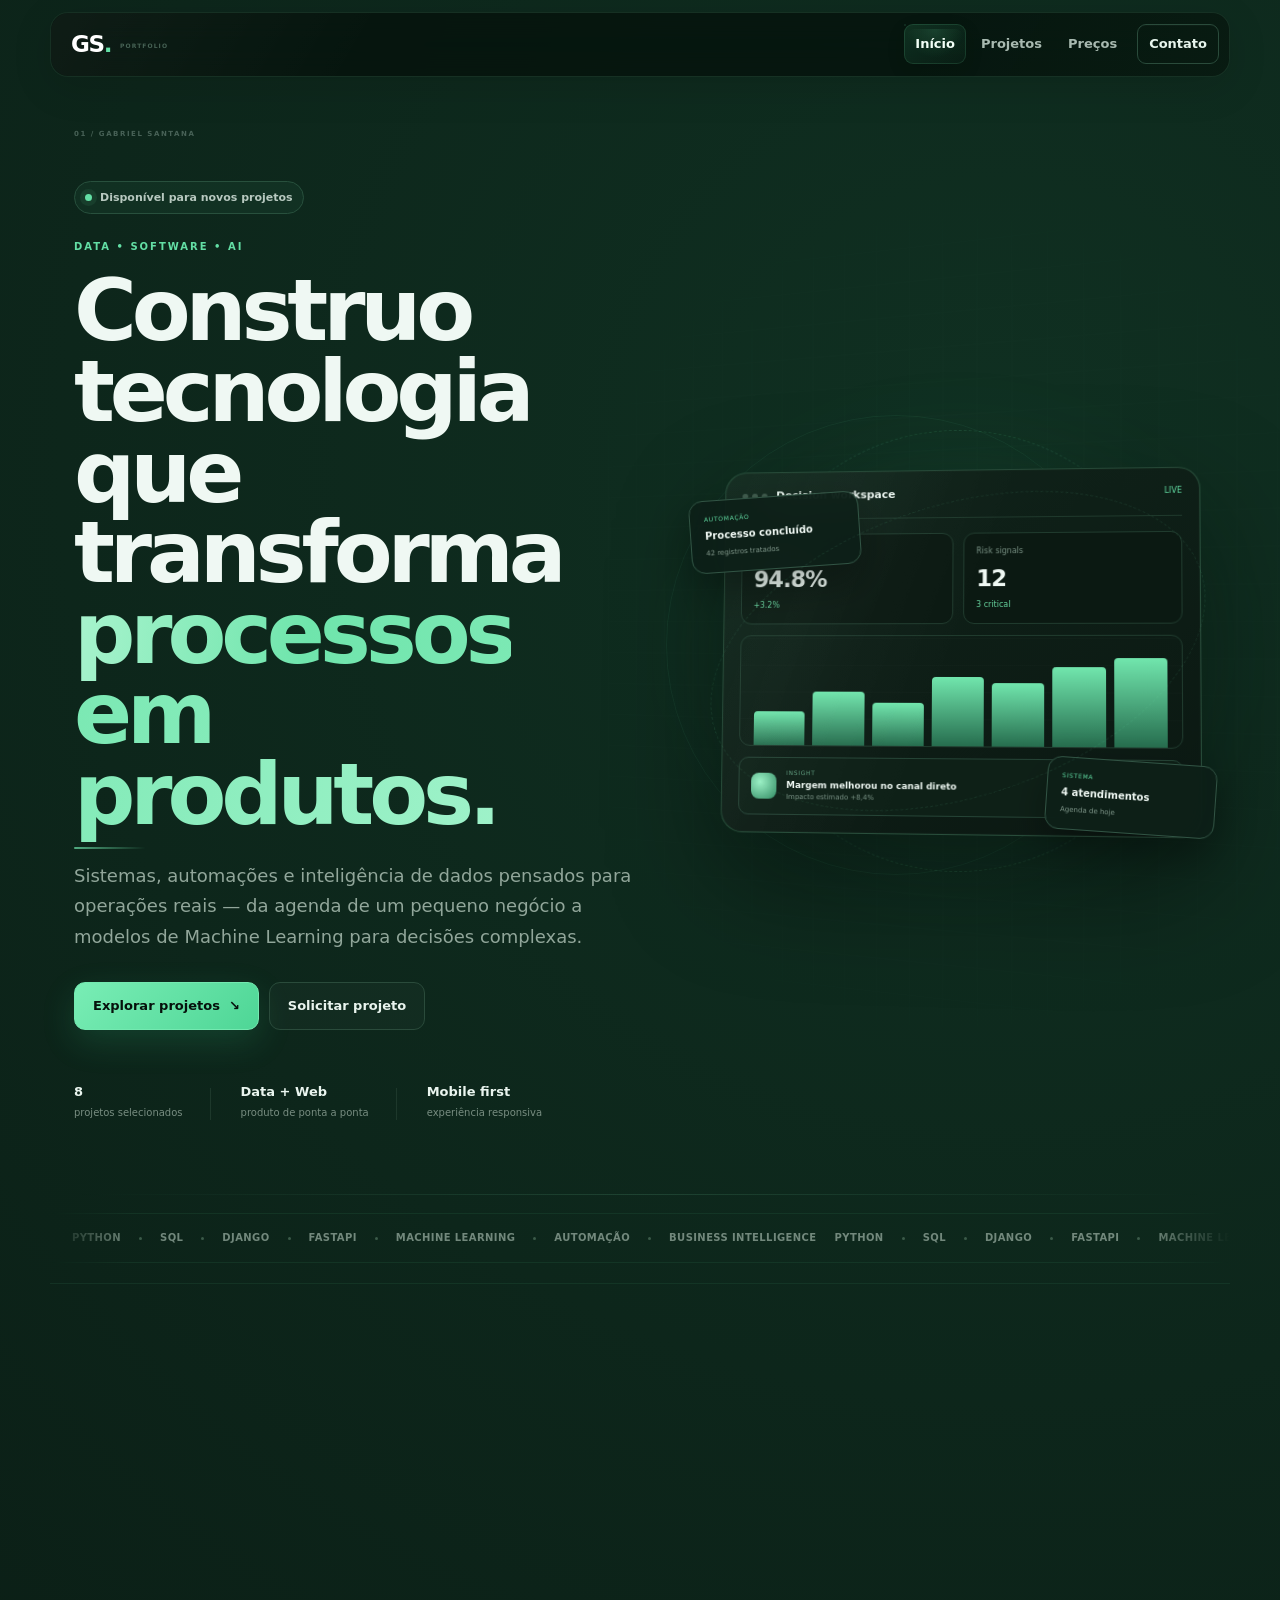
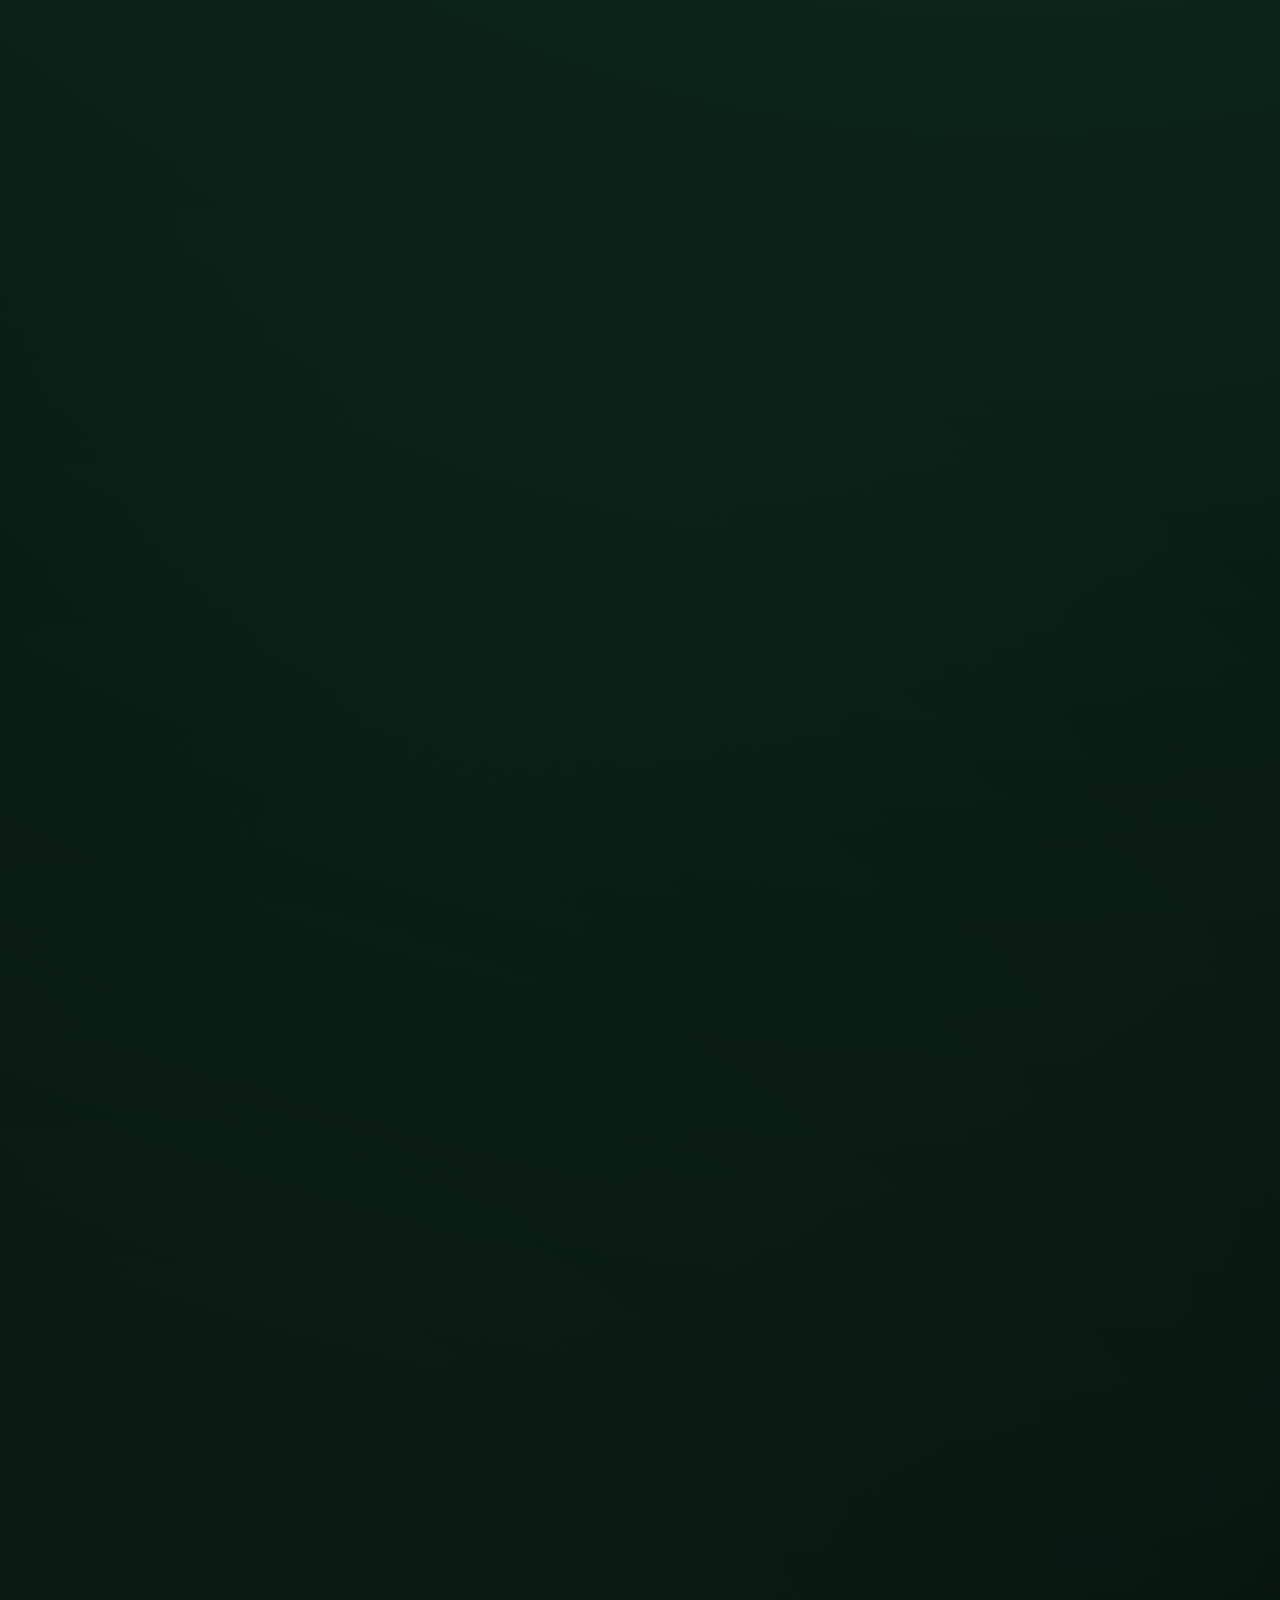
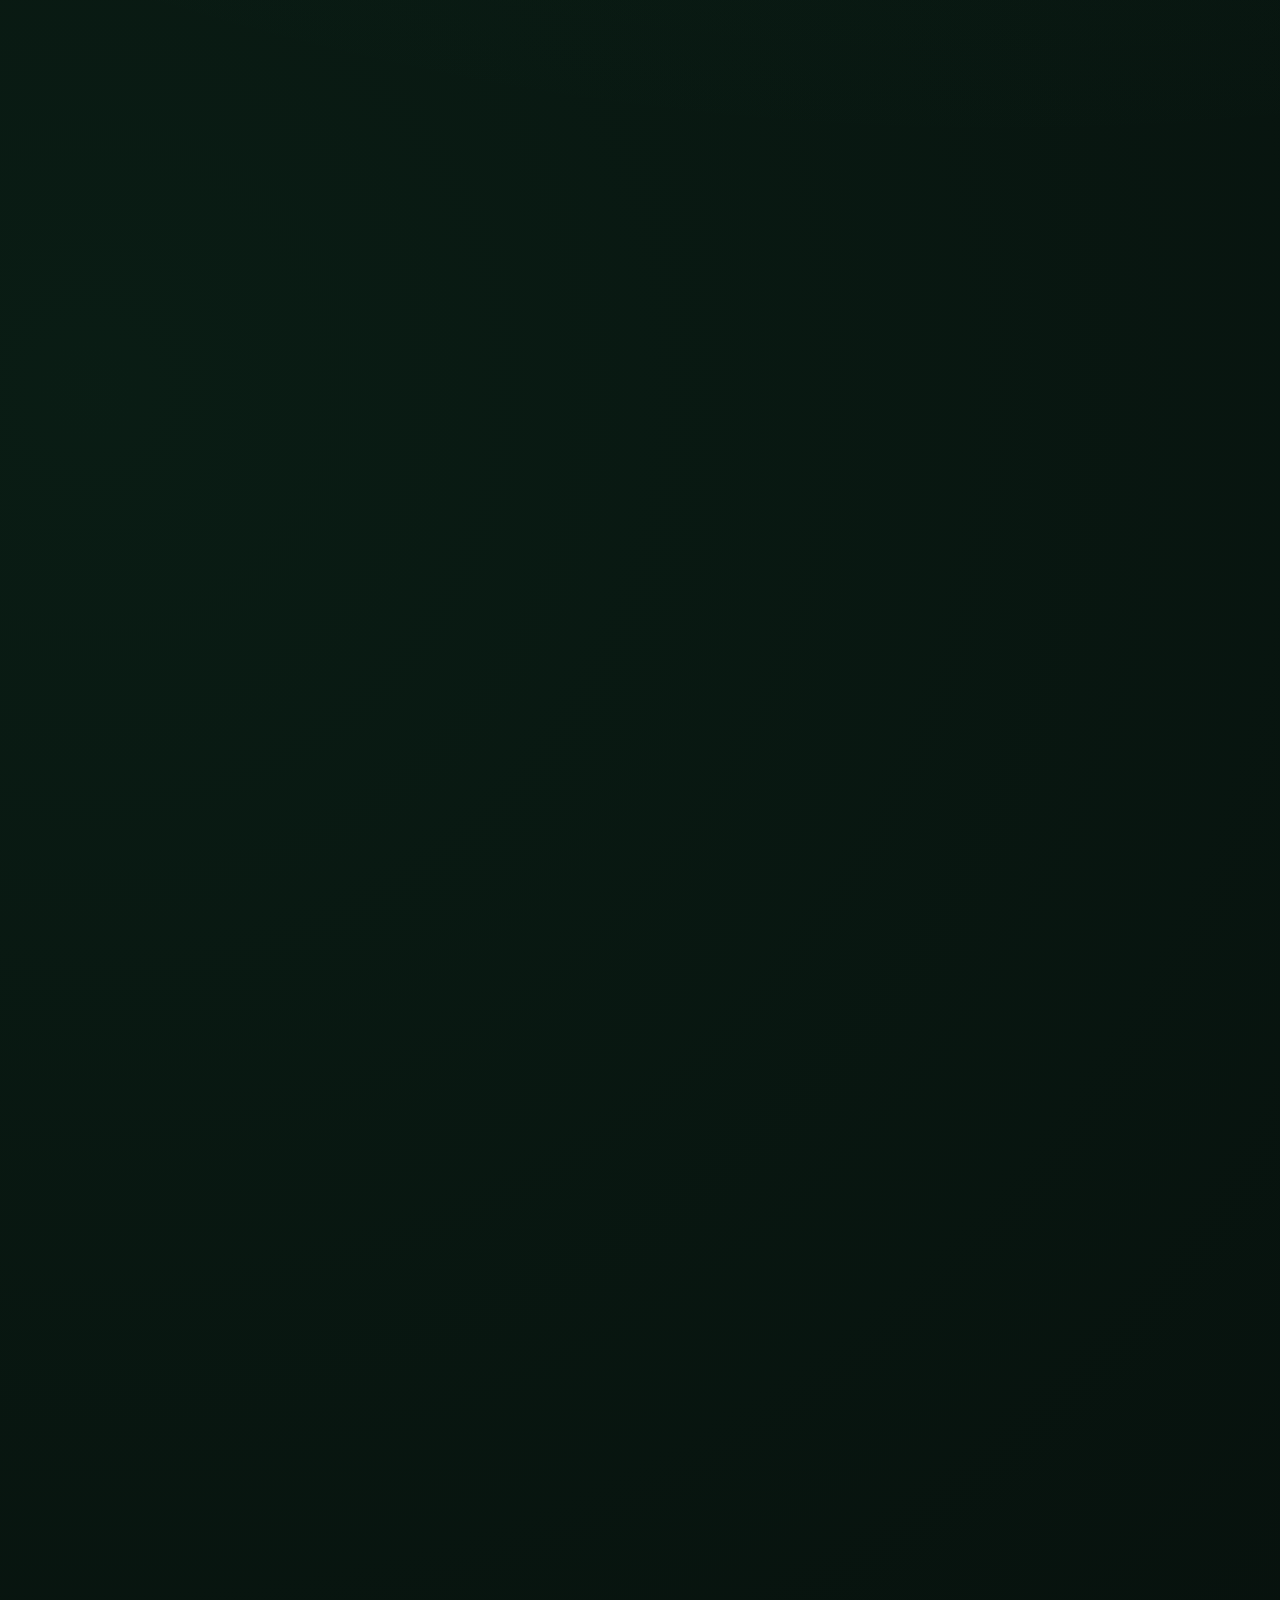
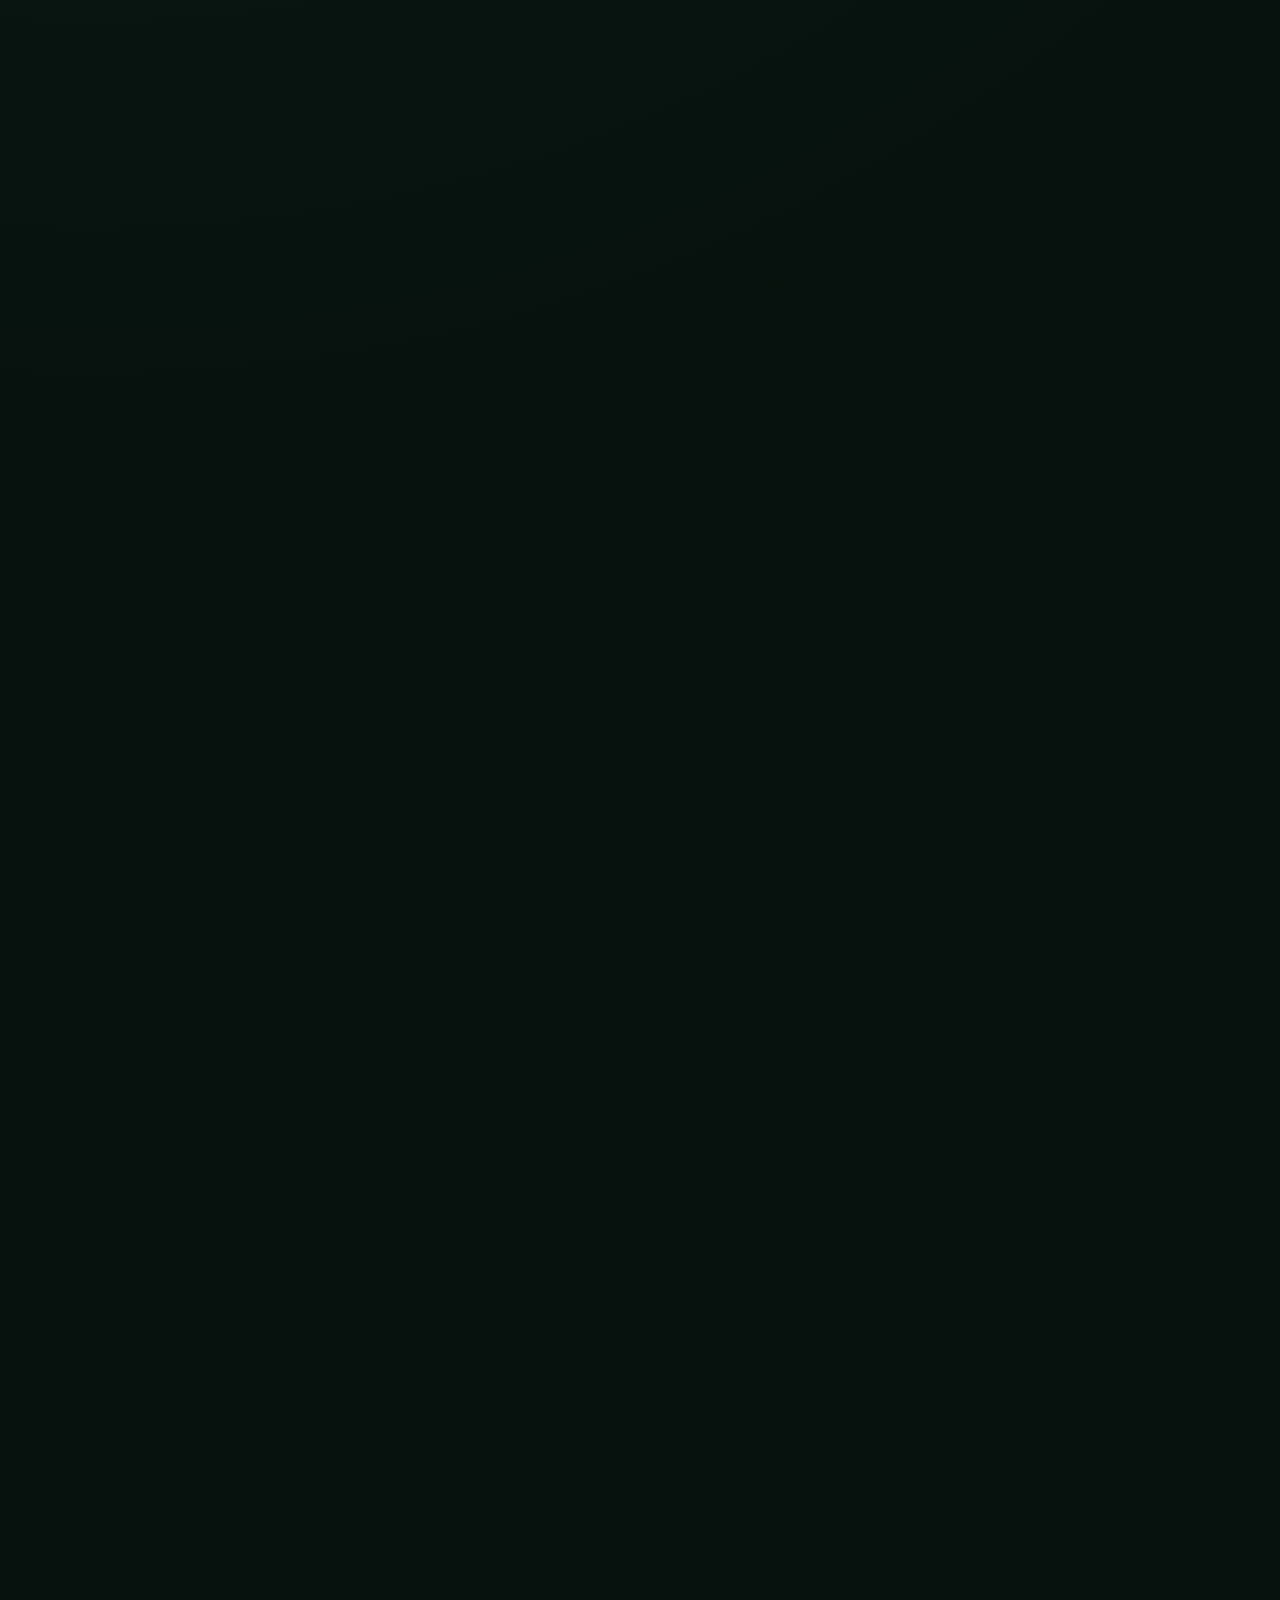
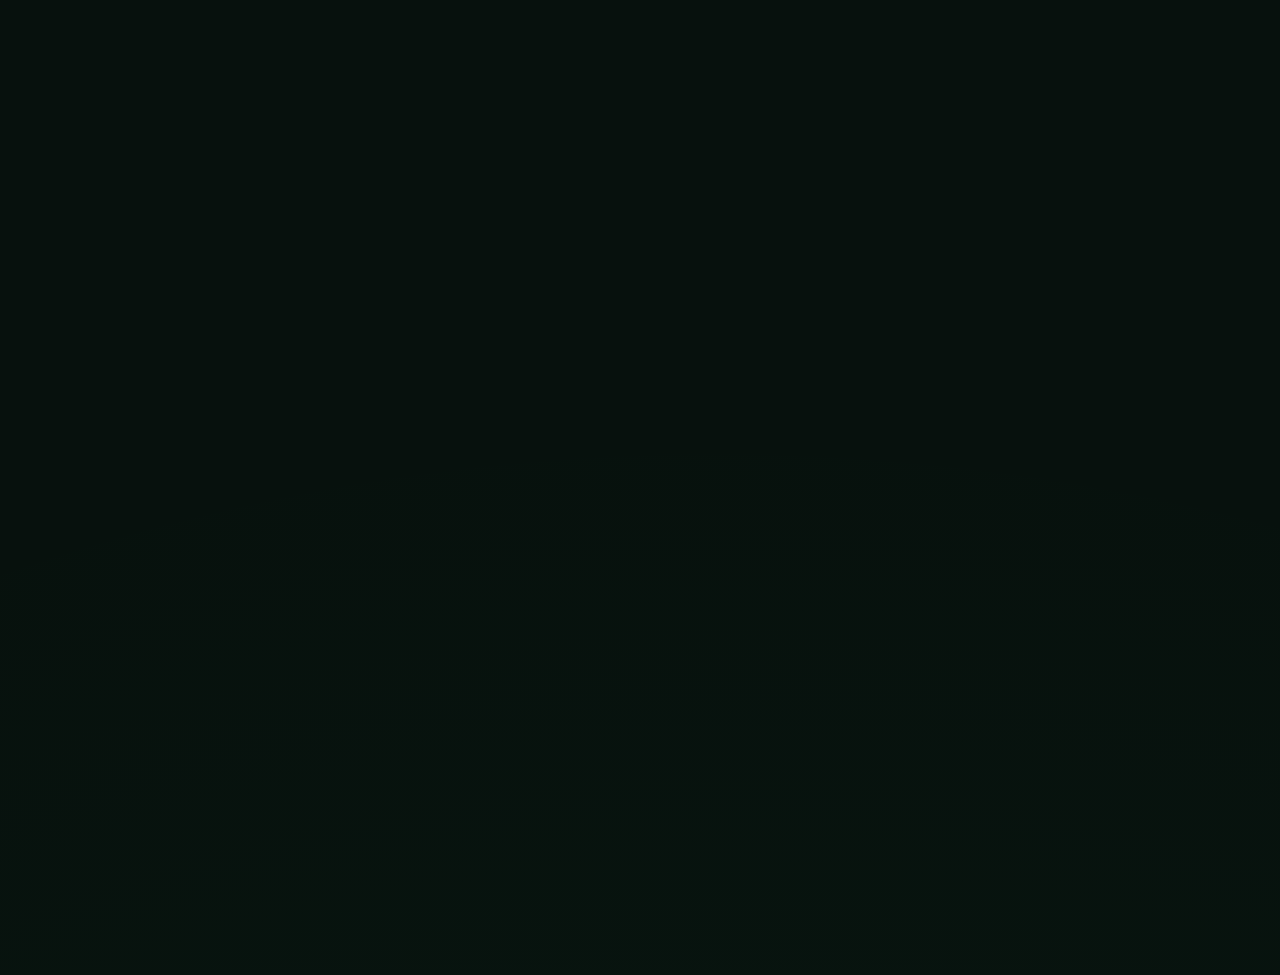
==== commit bf2a4a44: "add complete social sharing metadata for portfolio previews" ====
--- a/index.html
+++ b/index.html
@@ -3,18 +3,33 @@
 <head>
   <meta charset="utf-8"/>
   <meta name="viewport" content="width=device-width,initial-scale=1"/>
-  <meta name="description" content="Portfólio de Gabriel Santana — sistemas, dados, inteligência artificial e automação para problemas reais."/>
+  <meta name="description" content="Portfólio de projetos em Dados, IA, Python, automação e desenvolvimento de sistemas."/>
   <meta name="theme-color" content="#07110d"/>
   <meta name="color-scheme" content="dark"/>
   <meta name="robots" content="index,follow,max-image-preview:large"/>
   <meta name="referrer" content="strict-origin-when-cross-origin"/>
+
   <meta property="og:type" content="website"/>
-  <meta property="og:title" content="Gabriel Santana — Data & Software"/>
-  <meta property="og:description" content="Sistemas, automações e inteligência de dados transformados em produtos digitais."/>
+  <meta property="og:locale" content="pt_BR"/>
+  <meta property="og:title" content="Gabriel Santana | Dados, IA e Desenvolvimento"/>
+  <meta property="og:description" content="Portfólio de projetos em Dados, IA, Python, automação e desenvolvimento de sistemas."/>
+  <meta property="og:image" content="https://gabrielsantanabr.github.io/gabriel-santana-portfolio/assets/portfolio-preview.png"/>
+  <meta property="og:image:secure_url" content="https://gabrielsantanabr.github.io/gabriel-santana-portfolio/assets/portfolio-preview.png"/>
+  <meta property="og:image:type" content="image/png"/>
+  <meta property="og:image:width" content="1200"/>
+  <meta property="og:image:height" content="630"/>
+  <meta property="og:image:alt" content="Gabriel Santana — Dados, IA e Desenvolvimento. Portfólio de software, automação e inteligência de dados."/>
   <meta property="og:url" content="https://gabrielsantanabr.github.io/gabriel-santana-portfolio/"/>
-  <meta property="og:site_name" content="Gabriel Santana — Portfolio"/>
+  <meta property="og:site_name" content="Gabriel Santana — Portfólio"/>
+
+  <meta name="twitter:card" content="summary_large_image"/>
+  <meta name="twitter:title" content="Gabriel Santana | Dados, IA e Desenvolvimento"/>
+  <meta name="twitter:description" content="Portfólio de projetos em Dados, IA, Python, automação e desenvolvimento de sistemas."/>
+  <meta name="twitter:image" content="https://gabrielsantanabr.github.io/gabriel-santana-portfolio/assets/portfolio-preview.png"/>
+  <meta name="twitter:image:alt" content="Gabriel Santana — Dados, IA e Desenvolvimento"/>
+
   <meta http-equiv="Content-Security-Policy" content="default-src 'self'; base-uri 'none'; object-src 'none'; frame-src 'none'; media-src 'none'; worker-src 'none'; font-src 'self'; img-src 'self' data:; style-src 'self'; script-src 'self'; connect-src 'none'; form-action 'none'; upgrade-insecure-requests"/>
-  <title>Gabriel Santana — Data & Software</title>
+  <title>Gabriel Santana | Dados, IA e Desenvolvimento</title>
   <link rel="canonical" href="https://gabrielsantanabr.github.io/gabriel-santana-portfolio/"/>
   <link rel="icon" href="assets/favicon.svg" type="image/svg+xml"/>
   <link rel="stylesheet" href="styles.css"/>
--- a/video-effects.css
+++ b/video-effects.css
@@ -1,95 +1,42 @@
+@import url("backup-sites.css");
+
 /*
   Portfolio visual layer.
   Direction: Unlumen-style restraint + GetLayers depth + MotionSites atmosphere.
   All effects are native CSS/Canvas/Web Animations; no third-party runtime is required.
 */
 
-:root{
-  color-scheme:dark;
-  --video-accent:#72ebb1;
-  --video-accent-soft:#a7f4ce;
-  --video-accent-deep:#2ca36e;
-  --focus:#a8f6cf;
-}
-
+:root{color-scheme:dark;--video-accent:#72ebb1;--video-accent-soft:#a7f4ce;--video-accent-deep:#2ca36e;--focus:#a8f6cf}
 ::selection{background:rgba(114,235,177,.24);color:#fff}
 *{scrollbar-width:thin;scrollbar-color:#29513d #07110d}
 *::-webkit-scrollbar{width:10px;height:10px}*::-webkit-scrollbar-track{background:#07110d}*::-webkit-scrollbar-thumb{background:#29513d;border:3px solid #07110d;border-radius:99px}
-
-.skip-link{position:fixed;left:16px;top:12px;z-index:999;transform:translateY(-160%);padding:10px 14px;border:1px solid #477d62;border-radius:10px;background:#0d2419;color:#f5fff9;font-size:12px;font-weight:800;text-decoration:none;transition:transform .18s ease}
-.skip-link:focus{transform:translateY(0)}
+.skip-link{position:fixed;left:16px;top:12px;z-index:999;transform:translateY(-160%);padding:10px 14px;border:1px solid #477d62;border-radius:10px;background:#0d2419;color:#f5fff9;font-size:12px;font-weight:800;text-decoration:none;transition:transform .18s ease}.skip-link:focus{transform:translateY(0)}
 :where(a,button,input,select,textarea):focus-visible{outline:2px solid var(--focus);outline-offset:3px}
 
 body{background:radial-gradient(circle at 78% 4%,rgba(62,210,141,.16),transparent 26%),radial-gradient(circle at 7% 31%,rgba(33,128,84,.1),transparent 23%),radial-gradient(circle at 56% 78%,rgba(47,183,122,.055),transparent 25%),var(--bg)}
 body:after{content:"";position:fixed;inset:0;z-index:-1;pointer-events:none;opacity:.16;background-image:linear-gradient(rgba(255,255,255,.012) 1px,transparent 1px),linear-gradient(90deg,rgba(255,255,255,.012) 1px,transparent 1px);background-size:48px 48px;mask-image:linear-gradient(to bottom,#000,transparent 78%);-webkit-mask-image:linear-gradient(to bottom,#000,transparent 78%)}
 
-/* Navigation refinement: small active pill and luminous contact affordance. */
 .topbar{box-shadow:0 10px 40px rgba(0,0,0,.12)}
-nav a{position:relative;isolation:isolate}
-nav a:before{content:"";position:absolute;inset:5px 3px;border-radius:8px;background:radial-gradient(circle at 50% 0,rgba(114,235,177,.12),transparent 70%);opacity:0;z-index:-1;transition:opacity .2s ease}
-nav a:hover:before,nav a.active:before{opacity:1}
-nav .nav-cta{box-shadow:inset 0 1px 0 rgba(255,255,255,.025)}
-nav .nav-cta:hover{border-color:#3d7458;box-shadow:0 8px 24px rgba(30,129,84,.09),inset 0 1px 0 rgba(255,255,255,.03)}
+nav a{position:relative;isolation:isolate}nav a:before{content:"";position:absolute;inset:5px 3px;border-radius:8px;background:radial-gradient(circle at 50% 0,rgba(114,235,177,.12),transparent 70%);opacity:0;z-index:-1;transition:opacity .2s ease}nav a:hover:before,nav a.active:before{opacity:1}nav .nav-cta{box-shadow:inset 0 1px 0 rgba(255,255,255,.025)}nav .nav-cta:hover{border-color:#3d7458;box-shadow:0 8px 24px rgba(30,129,84,.09),inset 0 1px 0 rgba(255,255,255,.03)}
 
-/* Galaxy / grid / ripple ambience in the hero. */
-.hero{position:relative;isolation:isolate}
-.video-galaxy{position:absolute;inset:0;width:100%;height:100%;z-index:-4;pointer-events:none;opacity:.78}
-.video-grid-field{position:absolute;right:-2%;top:6%;width:58%;height:84%;z-index:-3;pointer-events:none;opacity:.3;background-image:linear-gradient(rgba(114,235,177,.045) 1px,transparent 1px),linear-gradient(90deg,rgba(114,235,177,.045) 1px,transparent 1px);background-size:34px 34px;mask-image:radial-gradient(circle at center,#000,transparent 72%);-webkit-mask-image:radial-gradient(circle at center,#000,transparent 72%);transform:perspective(760px) rotateY(-13deg)}
-.video-ripple-field{position:absolute;right:8%;top:50%;width:480px;height:480px;transform:translateY(-50%);z-index:-3;opacity:.35;pointer-events:none}
-.video-ripple-field i{position:absolute;left:50%;top:50%;border:1px solid rgba(114,235,177,.18);border-radius:50%;transform:translate(-50%,-50%)}
-.video-ripple-field i:nth-child(1){width:180px;height:180px}.video-ripple-field i:nth-child(2){width:310px;height:310px}.video-ripple-field i:nth-child(3){width:460px;height:460px}
-.video-ripple-field:before{content:"";position:absolute;inset:14%;border-radius:50%;background:radial-gradient(circle,rgba(114,235,177,.085),transparent 62%);filter:blur(18px)}
-.pointer-ripple{position:absolute;left:0;top:0;width:18px;height:18px;border:1px solid rgba(150,246,200,.72);border-radius:50%;pointer-events:none;z-index:6}
+.hero{position:relative;isolation:isolate}.video-galaxy{position:absolute;inset:0;width:100%;height:100%;z-index:-4;pointer-events:none;opacity:.78}.video-grid-field{position:absolute;right:-2%;top:6%;width:58%;height:84%;z-index:-3;pointer-events:none;opacity:.3;background-image:linear-gradient(rgba(114,235,177,.045) 1px,transparent 1px),linear-gradient(90deg,rgba(114,235,177,.045) 1px,transparent 1px);background-size:34px 34px;mask-image:radial-gradient(circle at center,#000,transparent 72%);-webkit-mask-image:radial-gradient(circle at center,#000,transparent 72%);transform:perspective(760px) rotateY(-13deg)}
+.video-ripple-field{position:absolute;right:8%;top:50%;width:480px;height:480px;transform:translateY(-50%);z-index:-3;opacity:.35;pointer-events:none}.video-ripple-field i{position:absolute;left:50%;top:50%;border:1px solid rgba(114,235,177,.18);border-radius:50%;transform:translate(-50%,-50%)}.video-ripple-field i:nth-child(1){width:180px;height:180px}.video-ripple-field i:nth-child(2){width:310px;height:310px}.video-ripple-field i:nth-child(3){width:460px;height:460px}.video-ripple-field:before{content:"";position:absolute;inset:14%;border-radius:50%;background:radial-gradient(circle,rgba(114,235,177,.085),transparent 62%);filter:blur(18px)}.pointer-ripple{position:absolute;left:0;top:0;width:18px;height:18px;border:1px solid rgba(150,246,200,.72);border-radius:50%;pointer-events:none;z-index:6}
 
-/* Animated typography, inspired by polished text-reveal primitives. */
-.hero h1 span,.page-title span,.section-head h2 span,.final-cta h2 span{background:linear-gradient(100deg,#9ef2c9 0%,#5fdc9f 35%,#d7ffe9 50%,#6fe5ac 68%,#9ef2c9 100%);background-size:240% 100%;background-position:100% 50%;-webkit-background-clip:text;background-clip:text;color:transparent;animation:videoTypeShine 7s ease-in-out infinite}
-.hero h1{position:relative}.hero h1:after{content:"";position:absolute;left:0;bottom:-14px;width:72px;height:2px;border-radius:999px;background:linear-gradient(90deg,var(--video-accent),transparent);opacity:.68}
-.availability span{animation:videoAvailability 2.5s ease-out infinite}
+.hero h1 span,.page-title span,.section-head h2 span,.final-cta h2 span{background:linear-gradient(100deg,#9ef2c9 0%,#5fdc9f 35%,#d7ffe9 50%,#6fe5ac 68%,#9ef2c9 100%);background-size:240% 100%;background-position:100% 50%;-webkit-background-clip:text;background-clip:text;color:transparent;animation:videoTypeShine 7s ease-in-out infinite}.hero h1{position:relative}.hero h1:after{content:"";position:absolute;left:0;bottom:-14px;width:72px;height:2px;border-radius:999px;background:linear-gradient(90deg,var(--video-accent),transparent);opacity:.68}.availability span{animation:videoAvailability 2.5s ease-out infinite}
 
-/* Cinematic hero composition. */
-.hero-showcase:before{content:"";position:absolute;width:440px;height:440px;border:1px dashed rgba(114,235,177,.13);border-radius:50%;animation:videoOrbit 30s linear infinite;pointer-events:none}
-.hero-showcase:after{content:"";position:absolute;width:510px;height:290px;border:1px dashed rgba(114,235,177,.09);border-radius:50%;transform:rotate(-18deg);animation:videoOrbitReverse 38s linear infinite;pointer-events:none}
-.showcase-main{will-change:transform;box-shadow:0 42px 115px rgba(0,0,0,.45),0 0 0 1px rgba(114,235,177,.025) inset}
-.showcase-main .showcase-chart span{transform-origin:bottom;animation:videoBars 3.8s ease-in-out infinite alternate}.showcase-main .showcase-chart span:nth-child(2){animation-delay:-.7s}.showcase-main .showcase-chart span:nth-child(3){animation-delay:-1.1s}.showcase-main .showcase-chart span:nth-child(4){animation-delay:-.35s}.showcase-main .showcase-chart span:nth-child(5){animation-delay:-1.4s}.showcase-main .showcase-chart span:nth-child(6){animation-delay:-.85s}.showcase-main .showcase-chart span:nth-child(7){animation-delay:-1.6s}
-.float-a{animation:videoFloatA 5.4s ease-in-out infinite}.float-b{animation:videoFloatB 6.2s ease-in-out infinite}
+.hero-showcase:before{content:"";position:absolute;width:440px;height:440px;border:1px dashed rgba(114,235,177,.13);border-radius:50%;animation:videoOrbit 30s linear infinite;pointer-events:none}.hero-showcase:after{content:"";position:absolute;width:510px;height:290px;border:1px dashed rgba(114,235,177,.09);border-radius:50%;transform:rotate(-18deg);animation:videoOrbitReverse 38s linear infinite;pointer-events:none}.showcase-main{will-change:transform;box-shadow:0 42px 115px rgba(0,0,0,.45),0 0 0 1px rgba(114,235,177,.025) inset}.showcase-main .showcase-chart span{transform-origin:bottom;animation:videoBars 3.8s ease-in-out infinite alternate}.showcase-main .showcase-chart span:nth-child(2){animation-delay:-.7s}.showcase-main .showcase-chart span:nth-child(3){animation-delay:-1.1s}.showcase-main .showcase-chart span:nth-child(4){animation-delay:-.35s}.showcase-main .showcase-chart span:nth-child(5){animation-delay:-1.4s}.showcase-main .showcase-chart span:nth-child(6){animation-delay:-.85s}.showcase-main .showcase-chart span:nth-child(7){animation-delay:-1.6s}.float-a{animation:videoFloatA 5.4s ease-in-out infinite}.float-b{animation:videoFloatB 6.2s ease-in-out infinite}
 
-/* Spotlight cards: pointer glow is a separate element, never an inline style. */
-.project-card,.solution-card,.profile-card,.price-card,.detail-card,.contact-form,.showcase-main{isolation:isolate}
-.interaction-spotlight{position:absolute!important;left:0!important;top:0!important;width:360px;height:360px;border-radius:50%;pointer-events:none;opacity:0;background:radial-gradient(circle,rgba(128,243,188,.13) 0,rgba(70,190,132,.055) 38%,transparent 70%);filter:blur(1px);transition:opacity .22s ease;will-change:transform}
-.project-card:hover>.interaction-spotlight,.solution-card:hover>.interaction-spotlight,.profile-card:hover>.interaction-spotlight,.price-card:hover>.interaction-spotlight,.detail-card:hover>.interaction-spotlight,.contact-form:hover>.interaction-spotlight,.showcase-main:hover>.interaction-spotlight{opacity:1}
-.project-card{transition:transform .22s ease,border-color .22s ease,box-shadow .22s ease}.project-card:hover{border-color:#315f48;box-shadow:0 26px 76px rgba(0,0,0,.29),0 0 0 1px rgba(114,235,177,.025) inset}
-.project-card:focus-within{border-color:#477d62;box-shadow:0 0 0 1px rgba(114,235,177,.08),0 22px 60px rgba(0,0,0,.23)}
-.project-visual{transition:border-color .22s ease}.project-card:hover .project-visual{border-color:#35694f}
+.project-card,.solution-card,.profile-card,.price-card,.detail-card,.contact-form,.showcase-main{isolation:isolate}.interaction-spotlight{position:absolute!important;left:0!important;top:0!important;width:360px;height:360px;border-radius:50%;pointer-events:none;opacity:0;background:radial-gradient(circle,rgba(128,243,188,.13) 0,rgba(70,190,132,.055) 38%,transparent 70%);filter:blur(1px);transition:opacity .22s ease;will-change:transform}.project-card:hover>.interaction-spotlight,.solution-card:hover>.interaction-spotlight,.profile-card:hover>.interaction-spotlight,.price-card:hover>.interaction-spotlight,.detail-card:hover>.interaction-spotlight,.contact-form:hover>.interaction-spotlight,.showcase-main:hover>.interaction-spotlight{opacity:1}.project-card{transition:transform .22s ease,border-color .22s ease,box-shadow .22s ease}.project-card:hover{border-color:#315f48;box-shadow:0 26px 76px rgba(0,0,0,.29),0 0 0 1px rgba(114,235,177,.025) inset}.project-card:focus-within{border-color:#477d62;box-shadow:0 0 0 1px rgba(114,235,177,.08),0 22px 60px rgba(0,0,0,.23)}.project-visual{transition:border-color .22s ease}.project-card:hover .project-visual{border-color:#35694f}
 
-/* Buttons: luminous edge without adding DOM weight. */
-.button,.card-button{position:relative;overflow:hidden;isolation:isolate}
-.button:after,.card-button:after{content:"";position:absolute;inset:-40% -10%;z-index:-1;opacity:0;transform:translateX(-70%) rotate(12deg);background:linear-gradient(90deg,transparent,rgba(255,255,255,.13),transparent);transition:opacity .2s ease}
-.button:hover:after,.card-button:hover:after{opacity:1;animation:videoButtonSweep .8s ease}.primary{box-shadow:0 12px 34px rgba(58,210,141,.16)}.primary:hover{box-shadow:0 16px 42px rgba(58,210,141,.21)}
-.button:active,.card-button:active{filter:brightness(.96)}
+.button,.card-button{position:relative;overflow:hidden;isolation:isolate}.button:after,.card-button:after{content:"";position:absolute;inset:-40% -10%;z-index:-1;opacity:0;transform:translateX(-70%) rotate(12deg);background:linear-gradient(90deg,transparent,rgba(255,255,255,.13),transparent);transition:opacity .2s ease}.button:hover:after,.card-button:hover:after{opacity:1;animation:videoButtonSweep .8s ease}.primary{box-shadow:0 12px 34px rgba(58,210,141,.16)}.primary:hover{box-shadow:0 16px 42px rgba(58,210,141,.21)}.button:active,.card-button:active{filter:brightness(.96)}
 
-/* Seamless technology strip. */
-.trust-strip.video-marquee{display:block;overflow:hidden;padding:0;mask-image:linear-gradient(90deg,transparent,#000 7%,#000 93%,transparent);-webkit-mask-image:linear-gradient(90deg,transparent,#000 7%,#000 93%,transparent)}
-.video-marquee-track{width:max-content;display:flex;align-items:center;gap:18px;padding:16px 22px;animation:videoMarquee 28s linear infinite}.video-marquee-track span{color:#72887c;font-size:10px;font-weight:780;letter-spacing:.04em;text-transform:uppercase}.video-marquee-track i{width:3px;height:3px;border-radius:50%;background:#3b5a49;flex:0 0 auto}
-.trust-strip:hover .video-marquee-track{animation-play-state:paused}
+.trust-strip.video-marquee{display:block;overflow:hidden;padding:0;mask-image:linear-gradient(90deg,transparent,#000 7%,#000 93%,transparent);-webkit-mask-image:linear-gradient(90deg,transparent,#000 7%,#000 93%,transparent)}.video-marquee-track{width:max-content;display:flex;align-items:center;gap:18px;padding:16px 22px;animation:videoMarquee 28s linear infinite}.video-marquee-track span{color:#72887c;font-size:10px;font-weight:780;letter-spacing:.04em;text-transform:uppercase}.video-marquee-track i{width:3px;height:3px;border-radius:50%;background:#3b5a49;flex:0 0 auto}.trust-strip:hover .video-marquee-track{animation-play-state:paused}
 
-/* Scroll reveal uses classes only; if JS fails, content remains visible. */
-.motion-reveal{opacity:0;transform:translateY(23px)}
-.motion-reveal.is-visible{opacity:1;transform:translateY(0);transition:opacity .56s cubic-bezier(.22,1,.36,1),transform .56s cubic-bezier(.22,1,.36,1)}
-
-/* Inner-page continuity. */
-.page-header{position:relative}.page-header:before{content:"";position:absolute;left:-18%;top:-45%;width:420px;height:420px;border-radius:50%;background:rgba(49,181,120,.05);filter:blur(60px);pointer-events:none}
-.price-card,.detail-card,.contact-form{transition:border-color .2s ease,box-shadow .2s ease,transform .2s ease}.price-card:hover,.detail-card:hover{transform:translateY(-2px);border-color:#386c51;box-shadow:0 22px 60px rgba(0,0,0,.22)}.contact-form:hover{border-color:#356a4f}
-.field input:invalid:not(:placeholder-shown),.field textarea:invalid:not(:placeholder-shown){border-color:rgba(240,130,130,.6)}.field input:valid:not(:placeholder-shown),.field textarea:valid:not(:placeholder-shown){border-color:rgba(108,232,173,.36)}
-
-/* Rendering containment keeps long pages light without changing layout. */
+.motion-reveal{opacity:0;transform:translateY(23px)}.motion-reveal.is-visible{opacity:1;transform:translateY(0);transition:opacity .56s cubic-bezier(.22,1,.36,1),transform .56s cubic-bezier(.22,1,.36,1)}
+.page-header{position:relative}.page-header:before{content:"";position:absolute;left:-18%;top:-45%;width:420px;height:420px;border-radius:50%;background:rgba(49,181,120,.05);filter:blur(60px);pointer-events:none}.price-card,.detail-card,.contact-form{transition:border-color .2s ease,box-shadow .2s ease,transform .2s ease}.price-card:hover,.detail-card:hover{transform:translateY(-2px);border-color:#386c51;box-shadow:0 22px 60px rgba(0,0,0,.22)}.contact-form:hover{border-color:#356a4f}.field input:invalid:not(:placeholder-shown),.field textarea:invalid:not(:placeholder-shown){border-color:rgba(240,130,130,.6)}.field input:valid:not(:placeholder-shown),.field textarea:valid:not(:placeholder-shown){border-color:rgba(108,232,173,.36)}
 .projects-section,.services-section,.profile-proof,.process-section,.pricing-grid,.contact-layout,.detail-grid{content-visibility:auto;contain-intrinsic-size:1px 900px}
 
-@keyframes videoTypeShine{0%,70%,100%{background-position:100% 50%}84%{background-position:0 50%}}
-@keyframes videoOrbit{to{transform:rotate(360deg)}}@keyframes videoOrbitReverse{from{transform:rotate(-18deg)}to{transform:rotate(-378deg)}}
-@keyframes videoBars{to{filter:brightness(1.15);transform:scaleY(.91)}}
-@keyframes videoFloatA{0%,100%{transform:translateY(0) rotate(-4deg)}50%{transform:translateY(-8px) rotate(-2deg)}}@keyframes videoFloatB{0%,100%{transform:translateY(0) rotate(4deg)}50%{transform:translateY(8px) rotate(2deg)}}
-@keyframes videoButtonSweep{from{transform:translateX(-70%) rotate(12deg)}to{transform:translateX(75%) rotate(12deg)}}@keyframes videoMarquee{to{transform:translateX(-50%)}}
-@keyframes videoAvailability{0%{box-shadow:0 0 0 0 rgba(108,232,173,.23)}70%,100%{box-shadow:0 0 0 9px rgba(108,232,173,0)}}
+@keyframes videoTypeShine{0%,70%,100%{background-position:100% 50%}84%{background-position:0 50%}}@keyframes videoOrbit{to{transform:rotate(360deg)}}@keyframes videoOrbitReverse{from{transform:rotate(-18deg)}to{transform:rotate(-378deg)}}@keyframes videoBars{to{filter:brightness(1.15);transform:scaleY(.91)}}@keyframes videoFloatA{0%,100%{transform:translateY(0) rotate(-4deg)}50%{transform:translateY(-8px) rotate(-2deg)}}@keyframes videoFloatB{0%,100%{transform:translateY(0) rotate(4deg)}50%{transform:translateY(8px) rotate(2deg)}}@keyframes videoButtonSweep{from{transform:translateX(-70%) rotate(12deg)}to{transform:translateX(75%) rotate(12deg)}}@keyframes videoMarquee{to{transform:translateX(-50%)}}@keyframes videoAvailability{0%{box-shadow:0 0 0 0 rgba(108,232,173,.23)}70%,100%{box-shadow:0 0 0 9px rgba(108,232,173,0)}}
 
 @media(max-width:980px){.video-grid-field{width:100%;opacity:.2}.video-ripple-field{right:12%;top:68%}.hero-showcase:before{width:390px;height:390px}.hero-showcase:after{width:450px;height:260px}}
 @media(max-width:700px){.video-galaxy{opacity:.48}.video-grid-field{opacity:.15;right:-20%}.video-ripple-field{width:330px;height:330px;right:-24%;top:72%}.video-ripple-field i:nth-child(3){width:320px;height:320px}.hero-showcase:before,.hero-showcase:after{display:none}.showcase-main{transform:none!important}.trust-strip.video-marquee{margin-left:0;margin-right:0}.video-marquee-track{animation-duration:24s}.projects-section,.services-section,.profile-proof,.process-section,.pricing-grid,.contact-layout,.detail-grid{contain-intrinsic-size:1px 1100px}}
--- a/portfolio-proof.css
+++ b/portfolio-proof.css
@@ -1,5 +1,3 @@
-@import url("backup-sites.css");
-
 .profile-proof{position:relative;border-top:1px solid rgba(99,223,165,.08);border-bottom:1px solid rgba(99,223,165,.08)}
 .profile-proof-grid{display:grid;grid-template-columns:repeat(4,minmax(0,1fr));gap:12px}
 .profile-card{min-height:230px;padding:20px;border:1px solid #1f3b2d;border-radius:18px;background:linear-gradient(155deg,#0e1d16,#0a1710);position:relative;overflow:hidden;transition:transform .2s ease,border-color .2s ease,box-shadow .2s ease}
@@ -10,7 +8,7 @@
 .profile-tags{display:flex;gap:5px;flex-wrap:wrap;margin-top:16px}.profile-tags span{padding:5px 7px;border:1px solid #254535;border-radius:7px;background:#0b1a12;color:#6e887a;font-size:7px;font-weight:750}
 .profile-proof-footer{margin-top:15px;padding:17px 18px;display:flex;align-items:center;justify-content:space-between;gap:24px;border:1px solid #1d392b;border-radius:15px;background:#0b1811}.profile-proof-footer p{margin:0;max-width:720px;color:#809589;font-size:11px;line-height:1.6}.profile-proof-footer a{flex:0 0 auto}
 
-/* Static fallback for the active-pill feeling from the saved UNLUMEN reference. */
+/* Static fallback when motion is disabled or unavailable. */
 .topbar nav a.active{color:#f3fff7!important;background:linear-gradient(145deg,rgba(77,211,144,.14),rgba(36,111,75,.08))!important;box-shadow:inset 0 0 0 1px rgba(114,235,177,.13),0 6px 18px rgba(0,0,0,.12)}
 .filter-button.active{color:#f3fff7!important;background:linear-gradient(145deg,#143422,#0d2518)!important;box-shadow:inset 0 0 0 1px rgba(112,231,174,.16),0 6px 18px rgba(0,0,0,.14)}
 
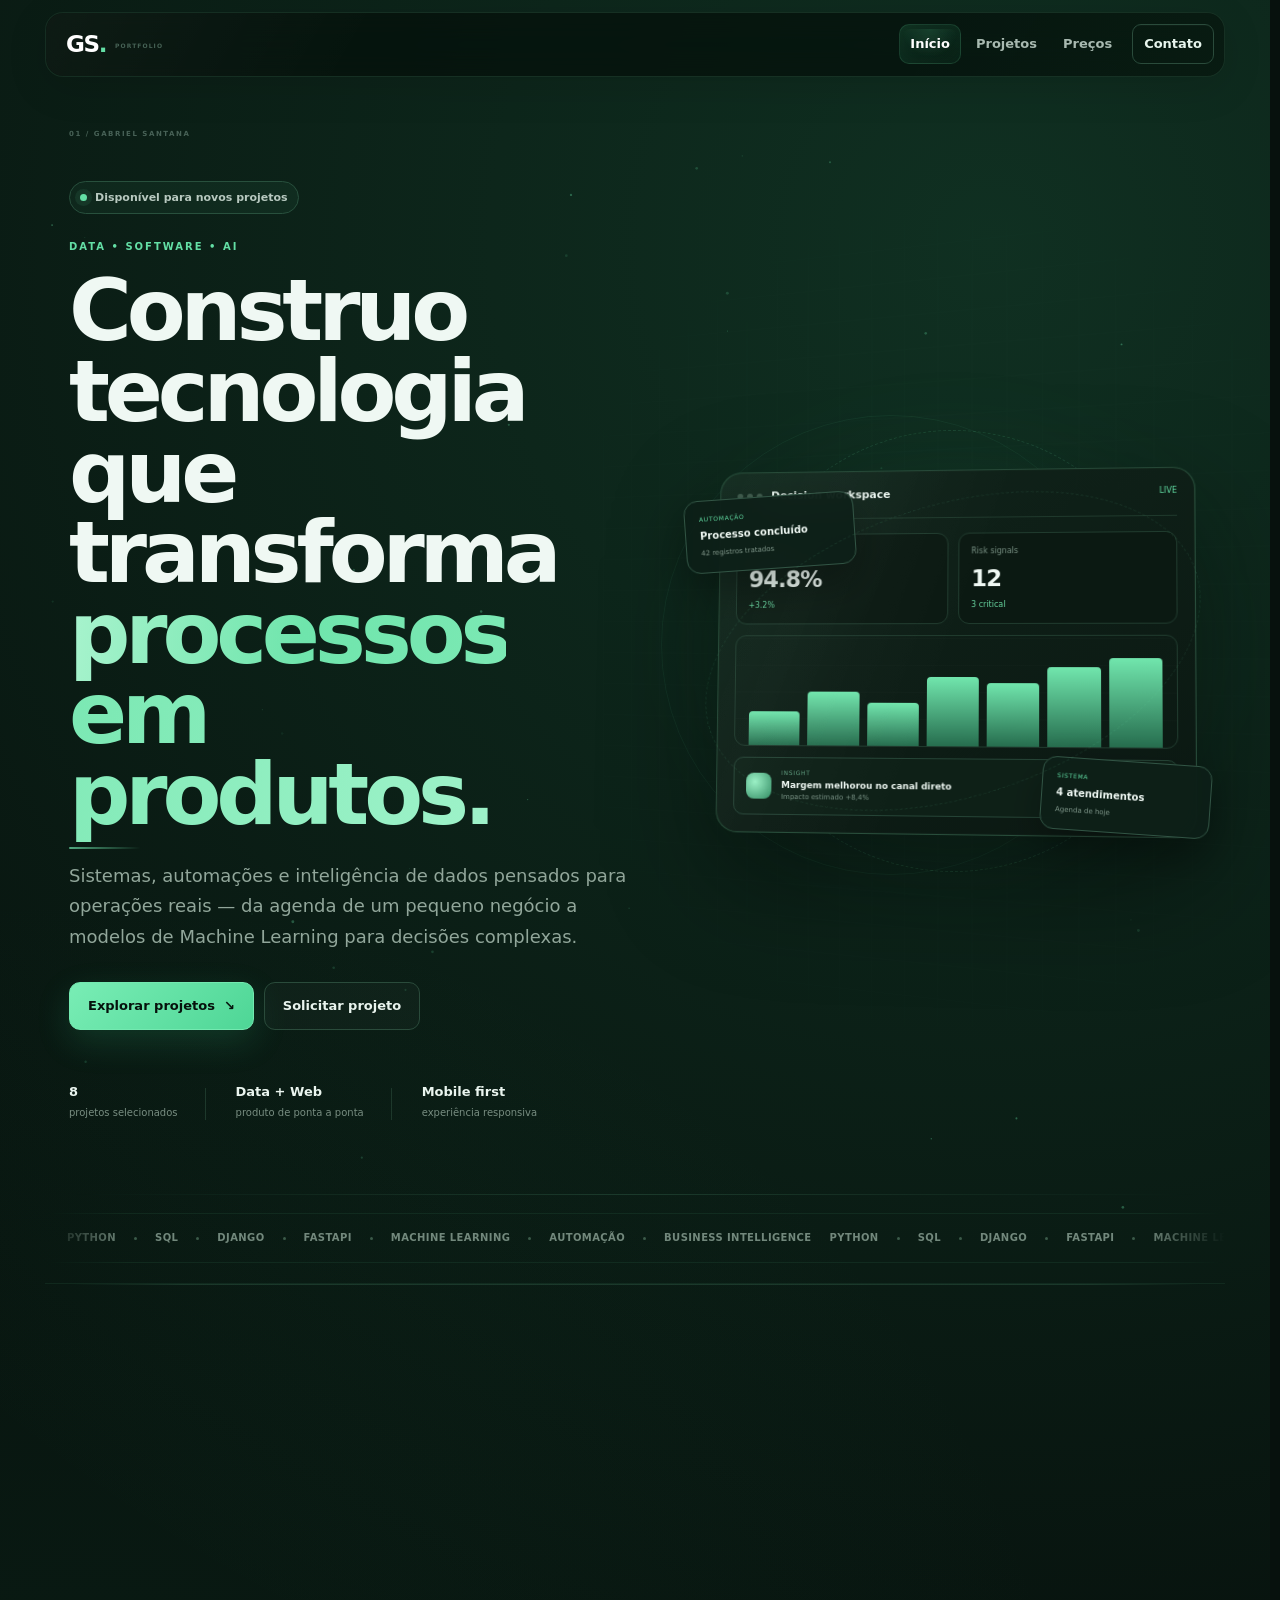
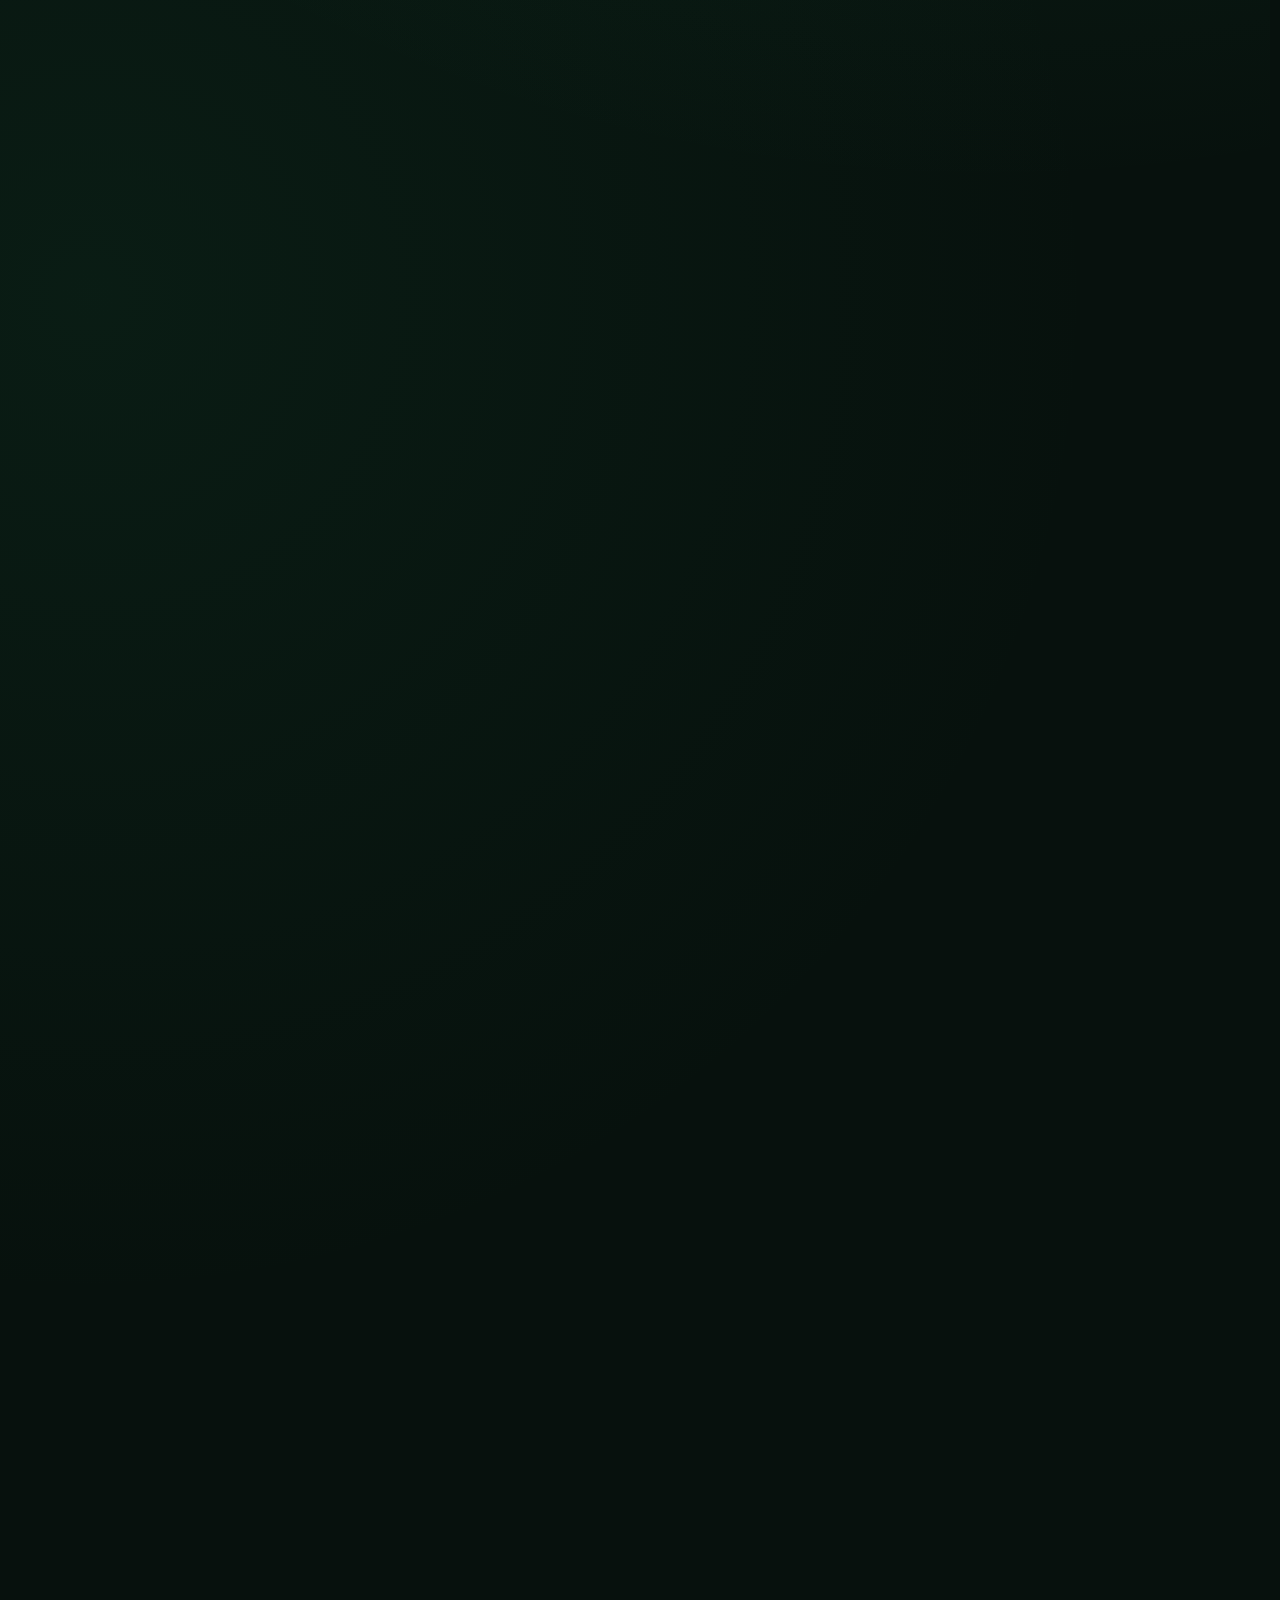
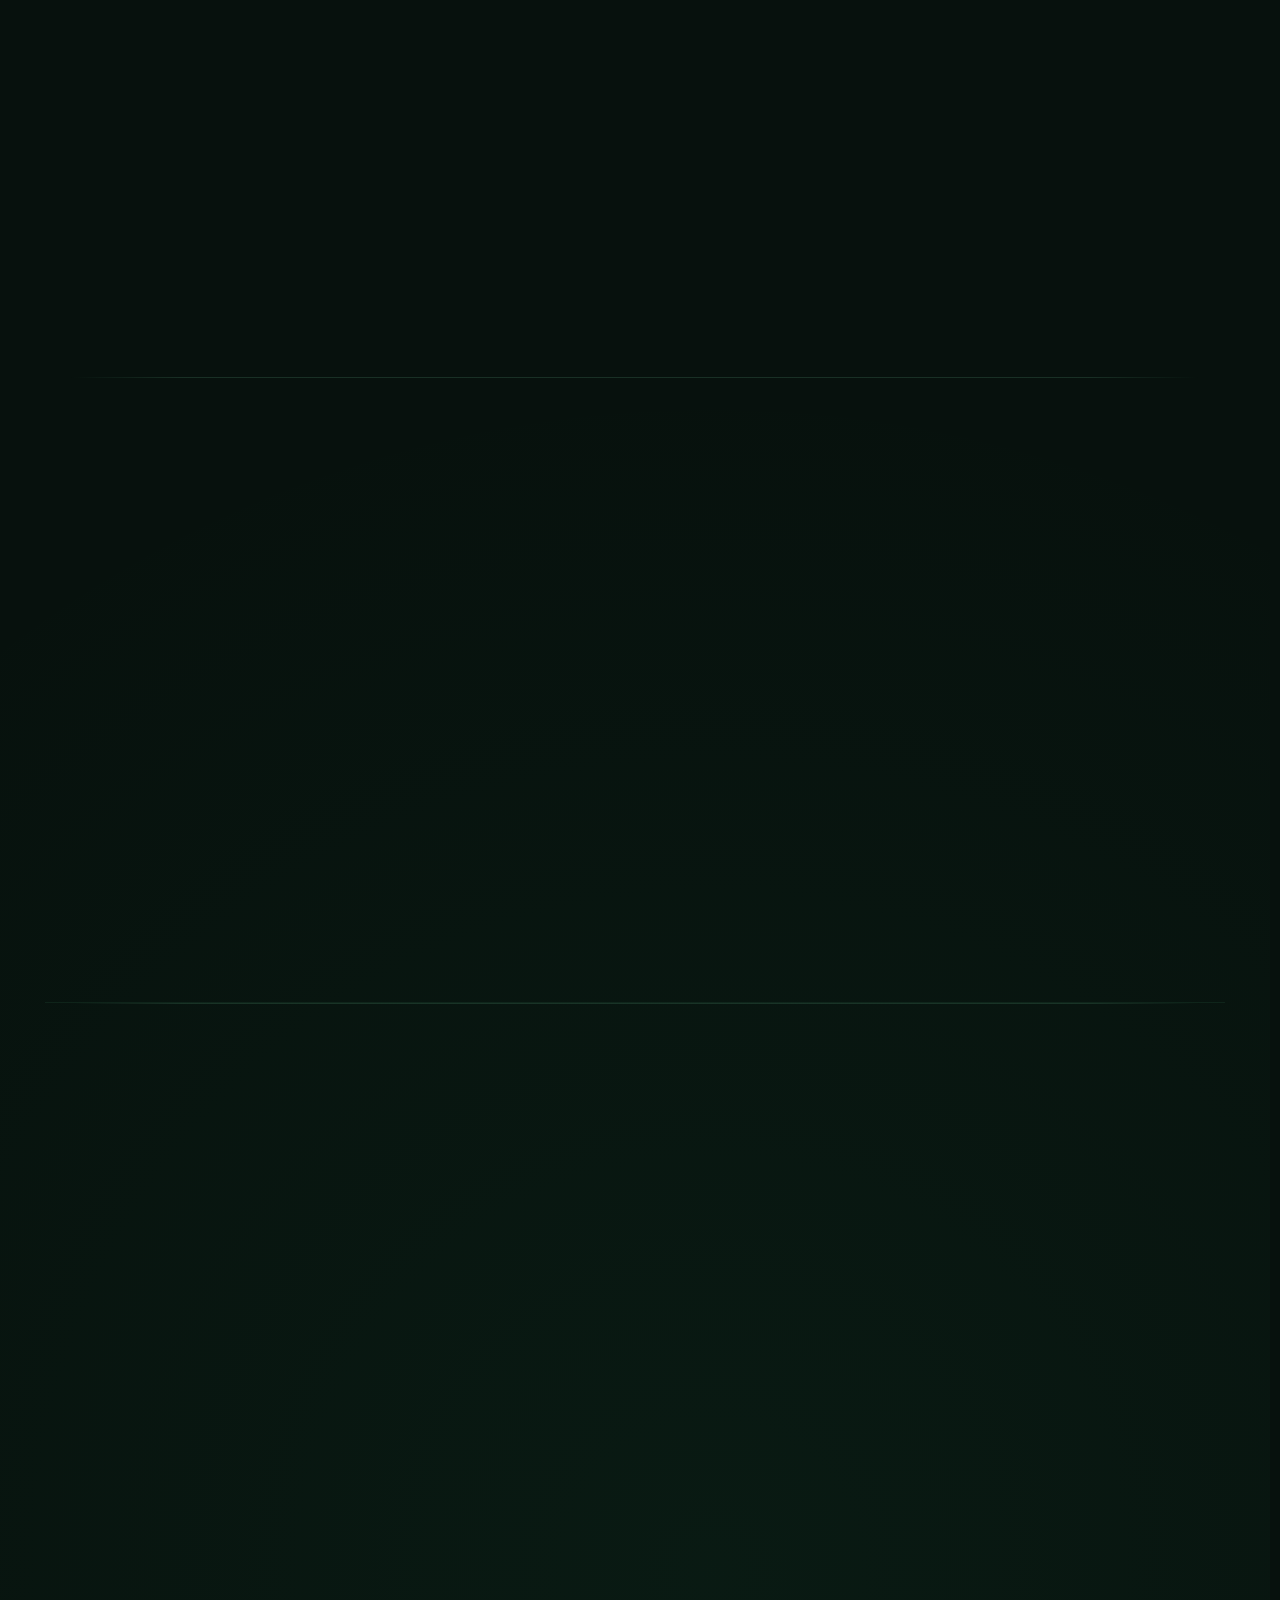
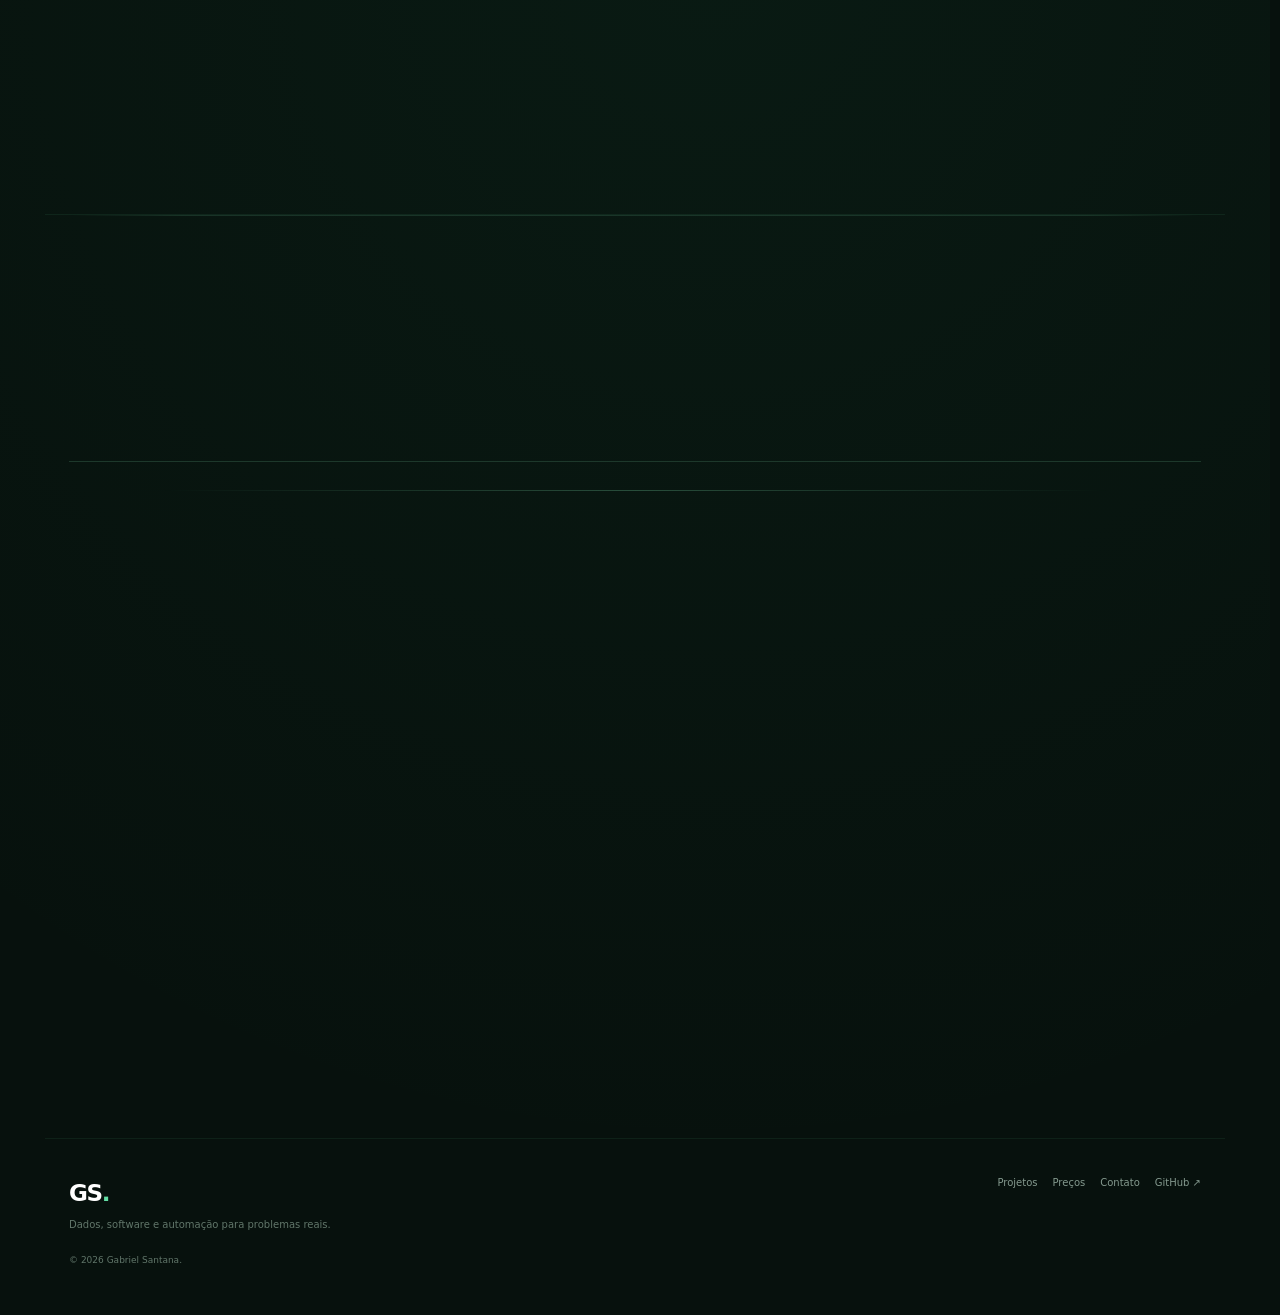
==== commit 8a66fe46: "finalize stable home rendering and use committed social preview" ====
--- a/index.html
+++ b/index.html
@@ -13,8 +13,9 @@
   <meta property="og:locale" content="pt_BR"/>
   <meta property="og:title" content="Gabriel Santana | Dados, IA e Desenvolvimento"/>
   <meta property="og:description" content="Portfólio de projetos em Dados, IA, Python, automação e desenvolvimento de sistemas."/>
-  <meta property="og:image" content="https://gabrielsantanabr.github.io/gabriel-santana-portfolio/assets/portfolio-preview.png"/>
-  <meta property="og:image:secure_url" content="https://gabrielsantanabr.github.io/gabriel-santana-portfolio/assets/portfolio-preview.png"/>
+  <meta property="og:image" content="https://gabrielsantanabr.github.io/gabriel-santana-portfolio/assets/portfolio-preview-v2.png"/>
+  <meta property="og:image:url" content="https://gabrielsantanabr.github.io/gabriel-santana-portfolio/assets/portfolio-preview-v2.png"/>
+  <meta property="og:image:secure_url" content="https://gabrielsantanabr.github.io/gabriel-santana-portfolio/assets/portfolio-preview-v2.png"/>
   <meta property="og:image:type" content="image/png"/>
   <meta property="og:image:width" content="1200"/>
   <meta property="og:image:height" content="630"/>
@@ -25,7 +26,7 @@
   <meta name="twitter:card" content="summary_large_image"/>
   <meta name="twitter:title" content="Gabriel Santana | Dados, IA e Desenvolvimento"/>
   <meta name="twitter:description" content="Portfólio de projetos em Dados, IA, Python, automação e desenvolvimento de sistemas."/>
-  <meta name="twitter:image" content="https://gabrielsantanabr.github.io/gabriel-santana-portfolio/assets/portfolio-preview.png"/>
+  <meta name="twitter:image" content="https://gabrielsantanabr.github.io/gabriel-santana-portfolio/assets/portfolio-preview-v2.png"/>
   <meta name="twitter:image:alt" content="Gabriel Santana — Dados, IA e Desenvolvimento"/>
 
   <meta http-equiv="Content-Security-Policy" content="default-src 'self'; base-uri 'none'; object-src 'none'; frame-src 'none'; media-src 'none'; worker-src 'none'; font-src 'self'; img-src 'self' data:; style-src 'self'; script-src 'self'; connect-src 'none'; form-action 'none'; upgrade-insecure-requests"/>
@@ -88,10 +89,10 @@
       <p>Cases demonstráveis, sistemas comerciais e projetos de dados/IA. Cada card abre uma página com problema, arquitetura, recursos e estado atual.</p>
     </div>
     <div class="filters" role="group" aria-label="Filtrar projetos">
-      <button class="filter-button active" type="button" data-filter="all">Todos</button>
-      <button class="filter-button" type="button" data-filter="product">Produtos</button>
-      <button class="filter-button" type="button" data-filter="data">Dados & IA</button>
-      <button class="filter-button" type="button" data-filter="web">Web</button>
+      <button class="filter-button active" type="button" data-filter="all" aria-pressed="true">Todos</button>
+      <button class="filter-button" type="button" data-filter="product" aria-pressed="false">Produtos</button>
+      <button class="filter-button" type="button" data-filter="data" aria-pressed="false">Dados & IA</button>
+      <button class="filter-button" type="button" data-filter="web" aria-pressed="false">Web</button>
     </div>
 
     <div class="project-grid">
@@ -125,7 +126,7 @@
       </article>
 
       <article class="project-card" data-category="web product">
-        <div class="project-visual site-visual"><div class="browser-preview"><div class="browser-toolbar"><i></i><i></i><i></i><span>empresa.local</span></div><div class="browser-content"><nav><b>Marca</b><span>Início</span><span>Sobre</span><span>Conteúdo</span><span>Contato</span></nav><div class="site-hero"><small>SITE INSTITUCIONAL</small><strong>Conteúdo claro e administrável.</strong><button type="button" tabindex="-1">Saiba mais</button></div><div class="site-cards"><article><b>Sobre</b><small>Institucional</small></article><article><b>Agenda</b><small>Conteúdo</small></article><article><b>Contato</b><small>Formulário</small></article></div></div></div></div>
+        <div class="project-visual site-visual"><div class="browser-preview"><div class="browser-toolbar"><i></i><i></i><i></i><span>empresa.local</span></div><div class="browser-content"><nav><b>Marca</b><span>Início</span><span>Sobre</span><span>Conteúdo</span><span>Contato</span></nav><div class="site-hero"><small>SITE INSTITUCIONAL</small><strong>Conteúdo claro e administrável.</strong><span class="mock-button">Saiba mais</span></div><div class="site-cards"><article><b>Sobre</b><small>Institucional</small></article><article><b>Agenda</b><small>Conteúdo</small></article><article><b>Contato</b><small>Formulário</small></article></div></div></div></div>
         <div class="project-meta"><span class="tag">Full-stack</span><span>06</span></div><h3>Institutional Site Template</h3><p>Site institucional com conteúdo dinâmico, painel administrativo e formulário protegido.</p><div class="stack">TypeScript · React · Next.js · Cloudflare D1</div><a class="card-button" href="project.html?id=institutional">Explorar projeto <span>↗</span></a>
       </article>
 
--- a/portfolio-proof.css
+++ b/portfolio-proof.css
@@ -8,9 +8,13 @@
 .profile-tags{display:flex;gap:5px;flex-wrap:wrap;margin-top:16px}.profile-tags span{padding:5px 7px;border:1px solid #254535;border-radius:7px;background:#0b1a12;color:#6e887a;font-size:7px;font-weight:750}
 .profile-proof-footer{margin-top:15px;padding:17px 18px;display:flex;align-items:center;justify-content:space-between;gap:24px;border:1px solid #1d392b;border-radius:15px;background:#0b1811}.profile-proof-footer p{margin:0;max-width:720px;color:#809589;font-size:11px;line-height:1.6}.profile-proof-footer a{flex:0 0 auto}
 
-/* Static fallback when motion is disabled or unavailable. */
-.topbar nav a.active{color:#f3fff7!important;background:linear-gradient(145deg,rgba(77,211,144,.14),rgba(36,111,75,.08))!important;box-shadow:inset 0 0 0 1px rgba(114,235,177,.13),0 6px 18px rgba(0,0,0,.12)}
-.filter-button.active{color:#f3fff7!important;background:linear-gradient(145deg,#143422,#0d2518)!important;box-shadow:inset 0 0 0 1px rgba(112,231,174,.16),0 6px 18px rgba(0,0,0,.14)}
-
 @media(max-width:980px){.profile-proof-grid{grid-template-columns:repeat(2,minmax(0,1fr))}}
+@media(max-width:700px){
+  .topbar nav a.active{color:#f3fff7!important;background:rgba(99,223,165,.09)!important;box-shadow:inset 0 0 0 1px rgba(114,235,177,.1)}
+  .filter-button.active{color:#f3fff7!important;background:linear-gradient(145deg,#143422,#0d2518)!important;box-shadow:inset 0 0 0 1px rgba(112,231,174,.14)}
+}
 @media(max-width:620px){.profile-proof-grid{grid-template-columns:1fr}.profile-card{min-height:0}.profile-proof-footer{align-items:flex-start;flex-direction:column}}
+@media(prefers-reduced-motion:reduce){
+  .topbar nav a.active{color:#f3fff7!important;background:linear-gradient(145deg,rgba(77,211,144,.14),rgba(36,111,75,.08))!important;box-shadow:inset 0 0 0 1px rgba(114,235,177,.13),0 6px 18px rgba(0,0,0,.12)}
+  .filter-button.active{color:#f3fff7!important;background:linear-gradient(145deg,#143422,#0d2518)!important;box-shadow:inset 0 0 0 1px rgba(112,231,174,.16),0 6px 18px rgba(0,0,0,.14)}
+}
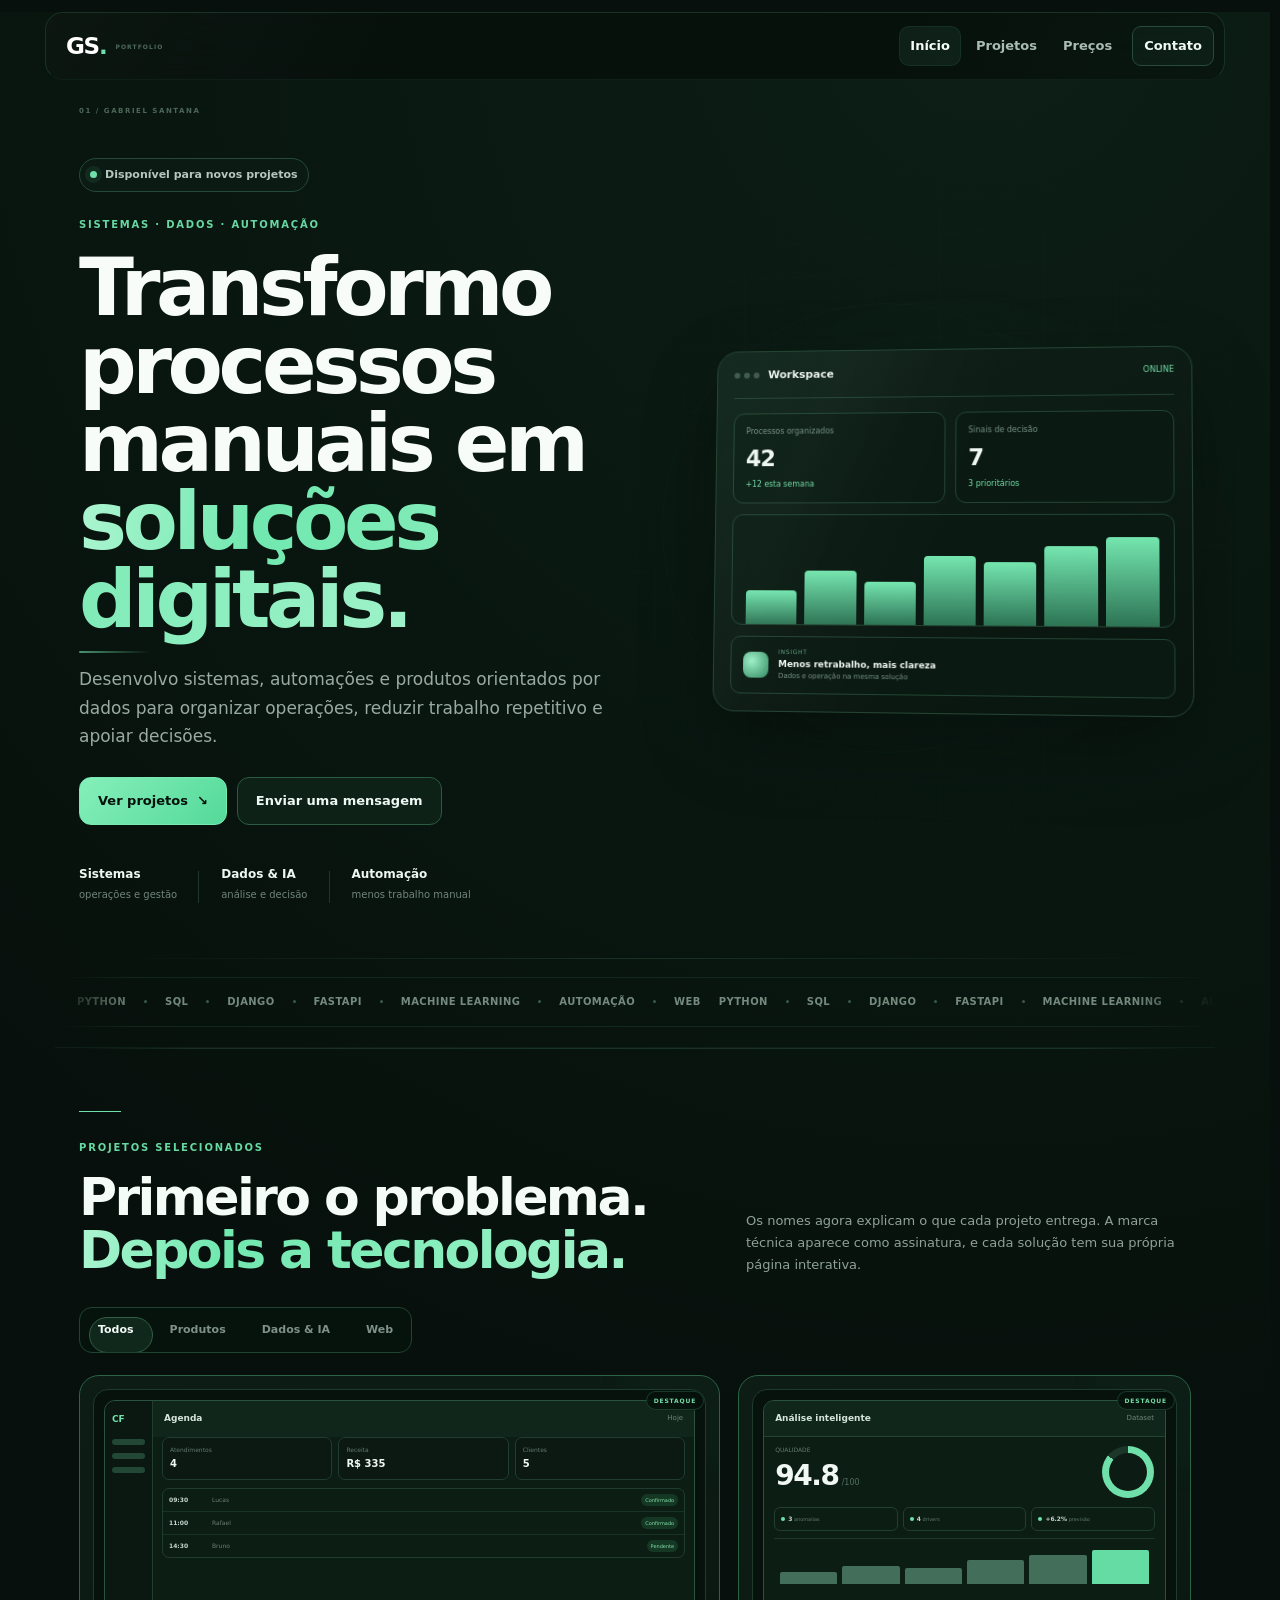
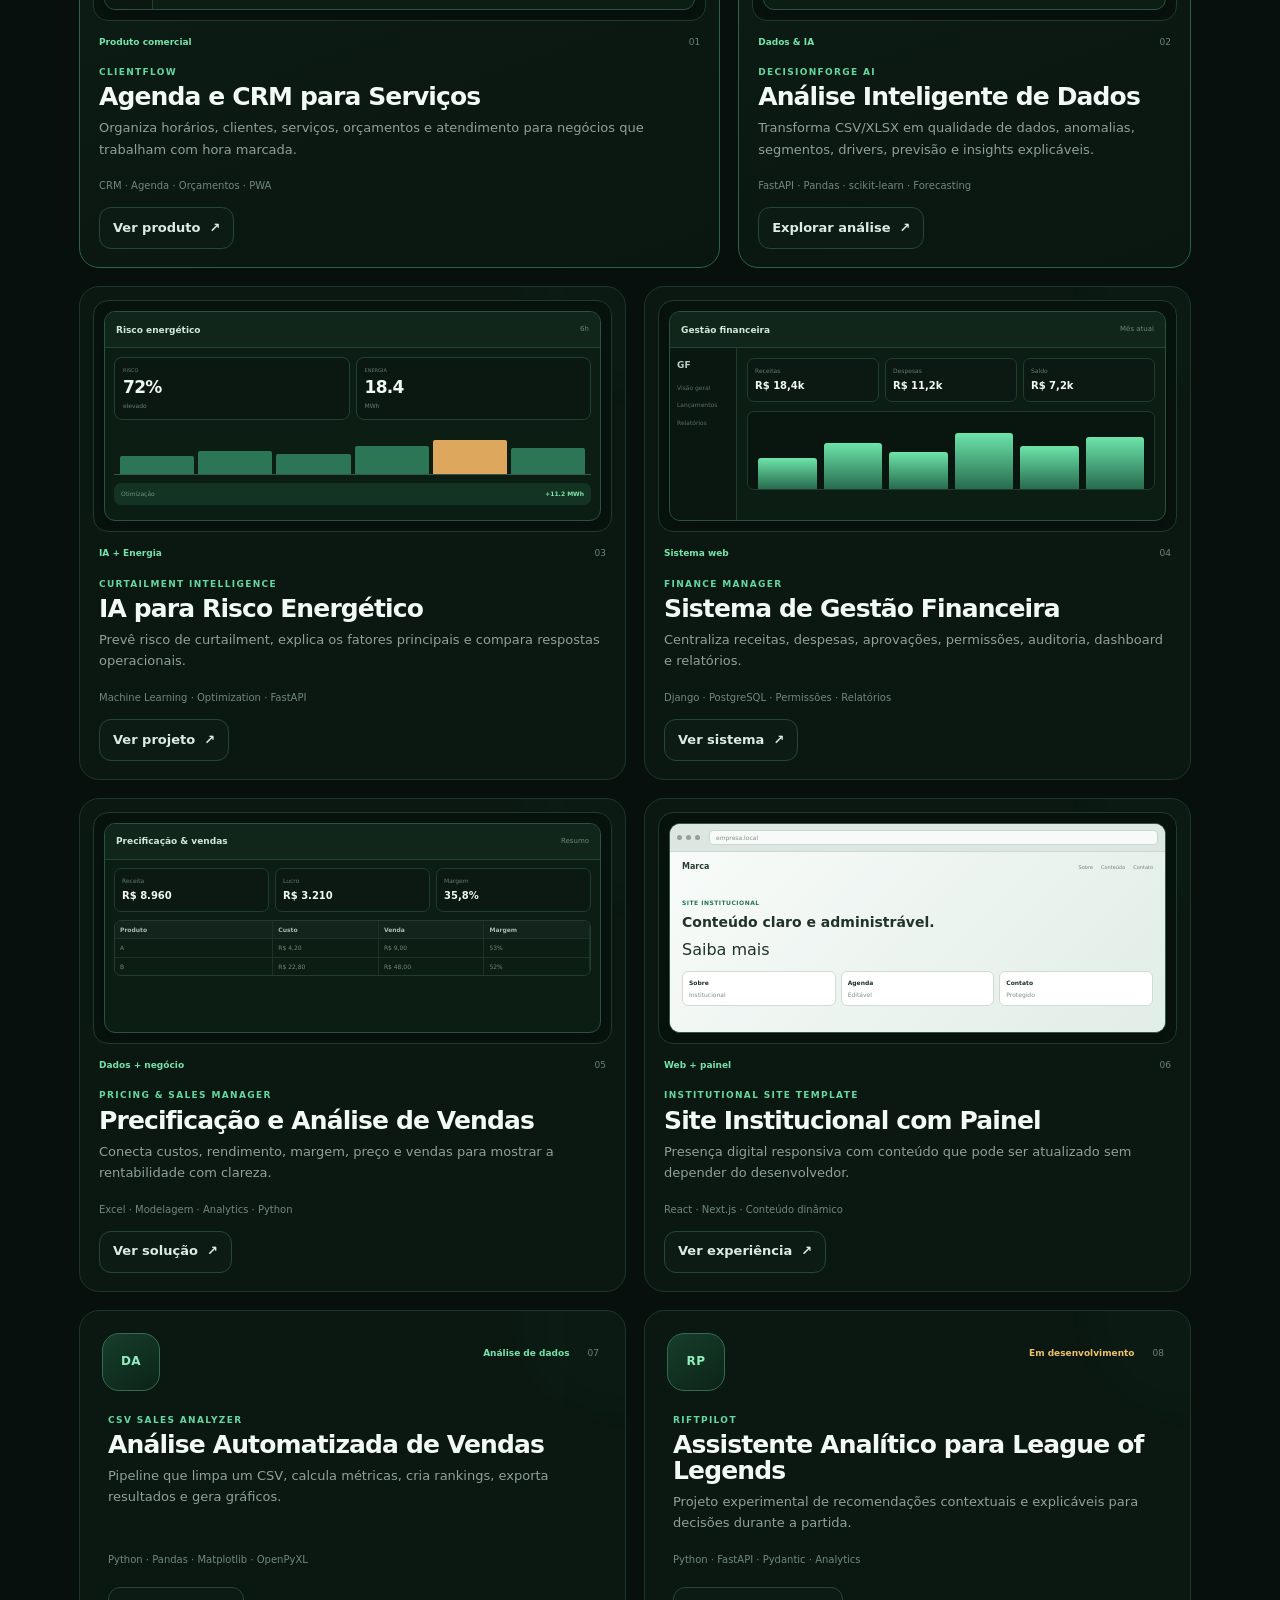
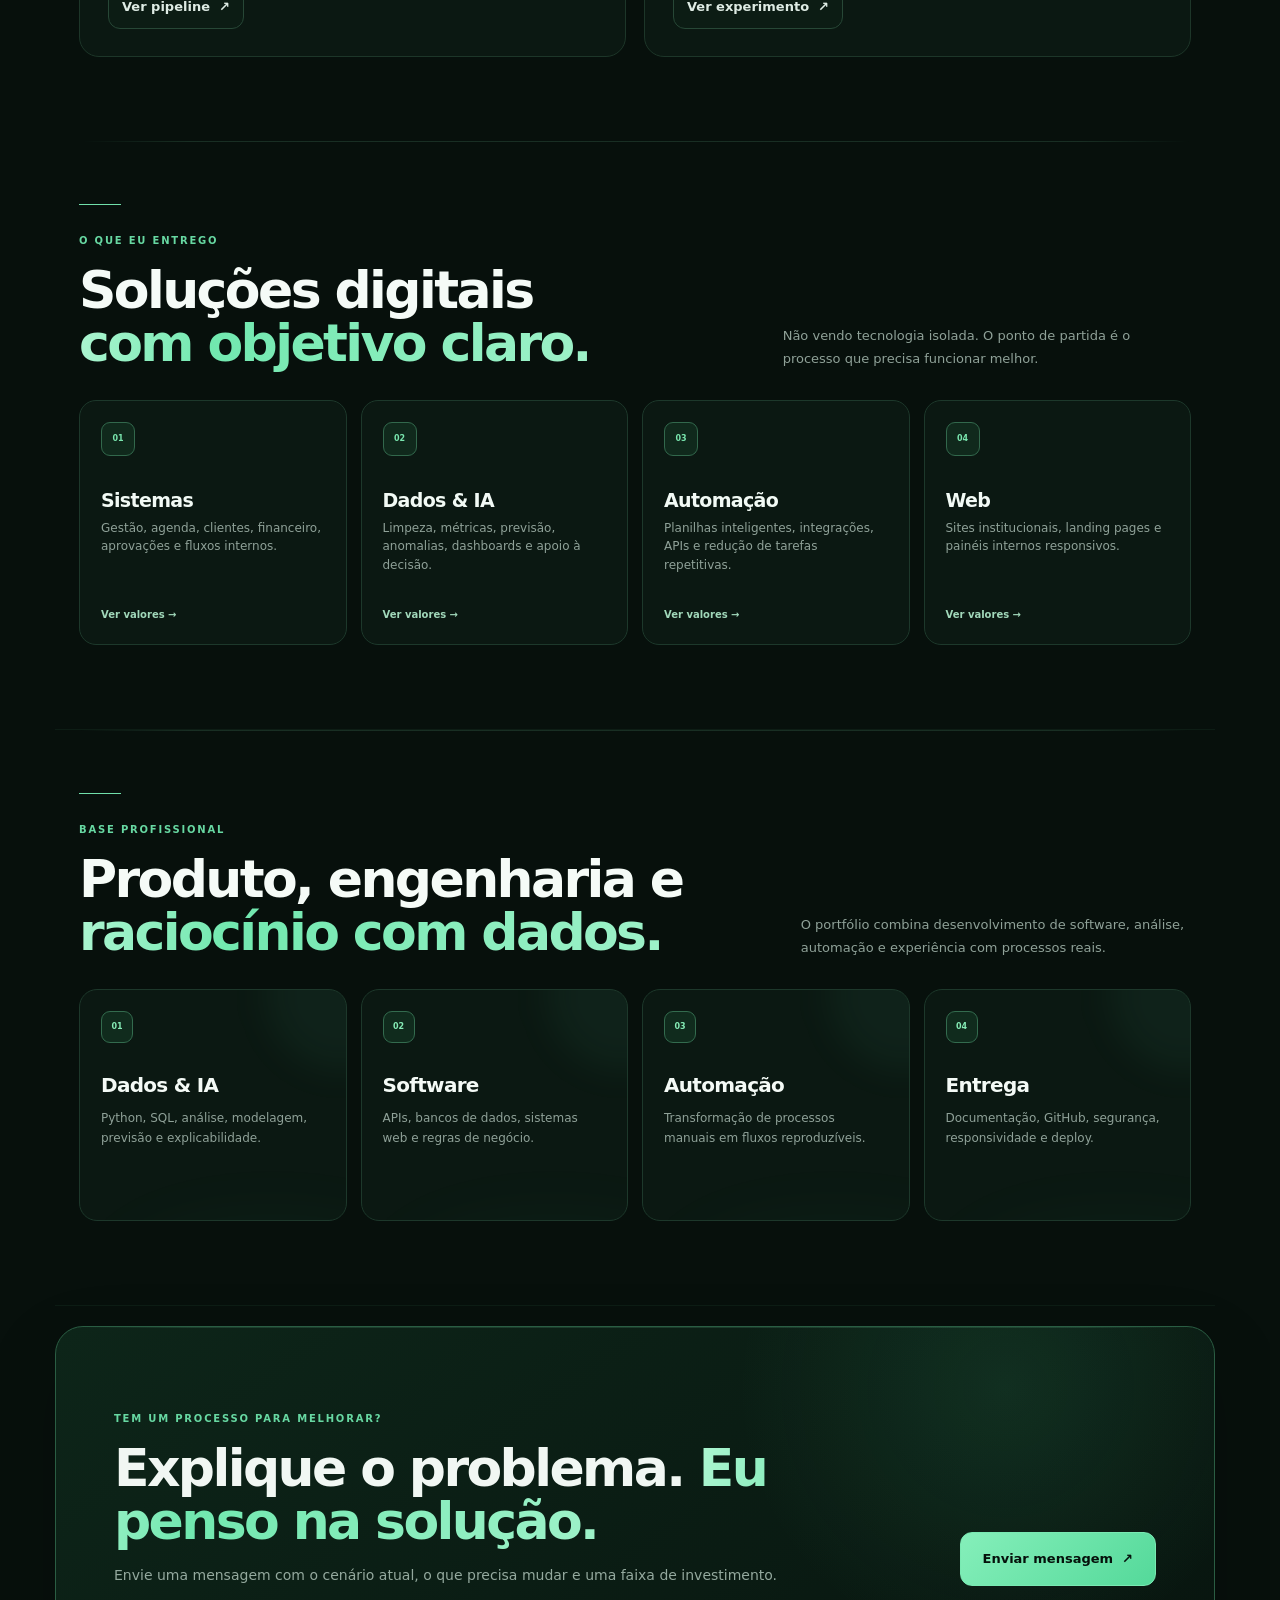
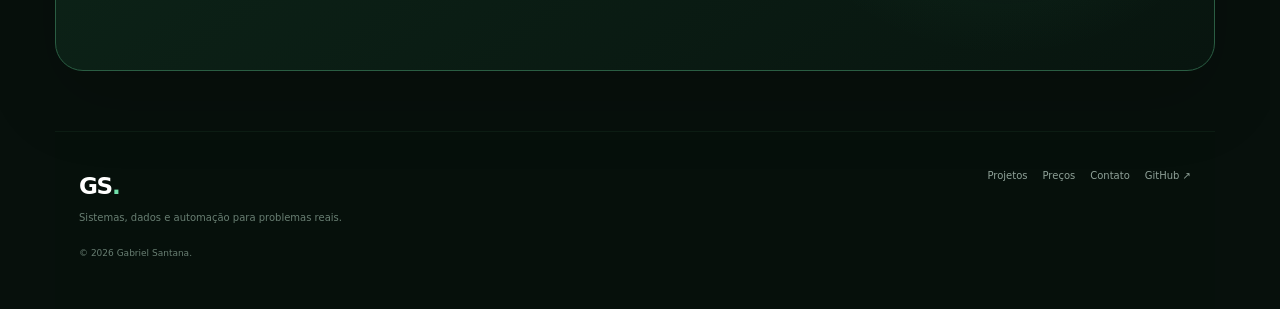
==== commit e96c0a4e: "simplify portfolio identity and clarify project names" ====
--- a/index.html
+++ b/index.html
@@ -3,32 +3,28 @@
 <head>
   <meta charset="utf-8"/>
   <meta name="viewport" content="width=device-width,initial-scale=1"/>
-  <meta name="description" content="Portfólio de projetos em Dados, IA, Python, automação e desenvolvimento de sistemas."/>
-  <meta name="theme-color" content="#07110d"/>
+  <meta name="description" content="Portfólio de Gabriel Santana — sistemas, automação, dados e IA aplicados a problemas reais."/>
+  <meta name="theme-color" content="#07100c"/>
   <meta name="color-scheme" content="dark"/>
   <meta name="robots" content="index,follow,max-image-preview:large"/>
   <meta name="referrer" content="strict-origin-when-cross-origin"/>
-
   <meta property="og:type" content="website"/>
   <meta property="og:locale" content="pt_BR"/>
   <meta property="og:title" content="Gabriel Santana | Dados, IA e Desenvolvimento"/>
-  <meta property="og:description" content="Portfólio de projetos em Dados, IA, Python, automação e desenvolvimento de sistemas."/>
+  <meta property="og:description" content="Sistemas, automação e inteligência de dados transformados em produtos digitais."/>
   <meta property="og:image" content="https://gabrielsantanabr.github.io/gabriel-santana-portfolio/assets/portfolio-preview-v2.png"/>
   <meta property="og:image:url" content="https://gabrielsantanabr.github.io/gabriel-santana-portfolio/assets/portfolio-preview-v2.png"/>
   <meta property="og:image:secure_url" content="https://gabrielsantanabr.github.io/gabriel-santana-portfolio/assets/portfolio-preview-v2.png"/>
   <meta property="og:image:type" content="image/png"/>
   <meta property="og:image:width" content="1200"/>
   <meta property="og:image:height" content="630"/>
-  <meta property="og:image:alt" content="Gabriel Santana — Dados, IA e Desenvolvimento. Portfólio de software, automação e inteligência de dados."/>
+  <meta property="og:image:alt" content="Gabriel Santana — Dados, IA e Desenvolvimento"/>
   <meta property="og:url" content="https://gabrielsantanabr.github.io/gabriel-santana-portfolio/"/>
   <meta property="og:site_name" content="Gabriel Santana — Portfólio"/>
-
   <meta name="twitter:card" content="summary_large_image"/>
   <meta name="twitter:title" content="Gabriel Santana | Dados, IA e Desenvolvimento"/>
-  <meta name="twitter:description" content="Portfólio de projetos em Dados, IA, Python, automação e desenvolvimento de sistemas."/>
+  <meta name="twitter:description" content="Sistemas, automação e inteligência de dados transformados em produtos digitais."/>
   <meta name="twitter:image" content="https://gabrielsantanabr.github.io/gabriel-santana-portfolio/assets/portfolio-preview-v2.png"/>
-  <meta name="twitter:image:alt" content="Gabriel Santana — Dados, IA e Desenvolvimento"/>
-
   <meta http-equiv="Content-Security-Policy" content="default-src 'self'; base-uri 'none'; object-src 'none'; frame-src 'none'; media-src 'none'; worker-src 'none'; font-src 'self'; img-src 'self' data:; style-src 'self'; script-src 'self'; connect-src 'none'; form-action 'none'; upgrade-insecure-requests"/>
   <title>Gabriel Santana | Dados, IA e Desenvolvimento</title>
   <link rel="canonical" href="https://gabrielsantanabr.github.io/gabriel-santana-portfolio/"/>
@@ -36,146 +32,54 @@
   <link rel="stylesheet" href="styles.css"/>
   <link rel="stylesheet" href="video-effects.css"/>
   <link rel="stylesheet" href="portfolio-proof.css"/>
+  <link rel="stylesheet" href="identity.css"/>
 </head>
 <body>
 <a class="skip-link" href="#main-content">Pular para o conteúdo</a>
-<header class="topbar">
-  <span class="scroll-progress" aria-hidden="true"></span>
-  <a class="brand" href="index.html" aria-label="Gabriel Santana — início">GS<span>.</span></a>
-  <nav aria-label="Navegação principal">
-    <a class="active" aria-current="page" href="index.html">Início</a>
-    <a href="#projetos">Projetos</a>
-    <a href="prices.html">Preços</a>
-    <a class="nav-cta" href="contact.html">Contato</a>
-  </nav>
-</header>
+<header class="topbar"><span class="scroll-progress" aria-hidden="true"></span><a class="brand" href="index.html" aria-label="Gabriel Santana — início">GS<span>.</span></a><nav aria-label="Navegação principal"><a class="active" aria-current="page" href="index.html">Início</a><a href="#projetos">Projetos</a><a href="prices.html">Preços</a><a class="nav-cta" href="contact.html">Contato</a></nav></header>
 <main id="main-content">
   <section class="hero" id="inicio">
     <div class="hero-copy-wrap">
       <p class="availability"><span></span> Disponível para novos projetos</p>
-      <p class="eyebrow">DATA • SOFTWARE • AI</p>
-      <h1>Construo tecnologia que transforma <span>processos em produtos.</span></h1>
-      <p class="hero-copy">Sistemas, automações e inteligência de dados pensados para operações reais — da agenda de um pequeno negócio a modelos de Machine Learning para decisões complexas.</p>
-      <div class="hero-actions">
-        <a class="button primary" href="#projetos">Explorar projetos <span aria-hidden="true">↘</span></a>
-        <a class="button secondary" href="contact.html">Solicitar projeto</a>
-      </div>
-      <div class="hero-proof" aria-label="Resumo do portfólio">
-        <div><strong>8</strong><span>projetos selecionados</span></div>
-        <div><strong>Data + Web</strong><span>produto de ponta a ponta</span></div>
-        <div><strong>Mobile first</strong><span>experiência responsiva</span></div>
-      </div>
+      <p class="eyebrow">SISTEMAS · DADOS · AUTOMAÇÃO</p>
+      <h1>Transformo processos manuais em <span>soluções digitais.</span></h1>
+      <p class="hero-copy">Desenvolvo sistemas, automações e produtos orientados por dados para organizar operações, reduzir trabalho repetitivo e apoiar decisões.</p>
+      <div class="hero-actions"><a class="button primary" href="#projetos">Ver projetos <span aria-hidden="true">↘</span></a><a class="button secondary" href="contact.html">Enviar uma mensagem</a></div>
+      <div class="hero-proof" aria-label="Resumo profissional"><div><strong>Sistemas</strong><span>operações e gestão</span></div><div><strong>Dados & IA</strong><span>análise e decisão</span></div><div><strong>Automação</strong><span>menos trabalho manual</span></div></div>
     </div>
-    <div class="hero-showcase" aria-hidden="true">
-      <div class="showcase-glow"></div>
-      <article class="showcase-main">
-        <div class="showcase-top"><span class="window-dots"><i></i><i></i><i></i></span><b>Decision workspace</b><small>live</small></div>
-        <div class="showcase-kpis"><div><small>Data quality</small><strong>94.8%</strong><span>+3.2%</span></div><div><small>Risk signals</small><strong>12</strong><span>3 critical</span></div></div>
-        <div class="showcase-chart"><span></span><span></span><span></span><span></span><span></span><span></span><span></span></div>
-        <div class="showcase-insight"><i></i><div><small>INSIGHT</small><strong>Margem melhorou no canal direto</strong><span>Impacto estimado +8,4%</span></div></div>
-      </article>
-      <article class="float-card float-a"><small>AUTOMAÇÃO</small><strong>Processo concluído</strong><span>42 registros tratados</span></article>
-      <article class="float-card float-b"><small>SISTEMA</small><strong>4 atendimentos</strong><span>Agenda de hoje</span></article>
+    <div class="hero-showcase" aria-hidden="true"><div class="showcase-glow"></div><article class="showcase-main"><div class="showcase-top"><span class="window-dots"><i></i><i></i><i></i></span><b>Workspace</b><small>online</small></div><div class="showcase-kpis"><div><small>Processos organizados</small><strong>42</strong><span>+12 esta semana</span></div><div><small>Sinais de decisão</small><strong>7</strong><span>3 prioritários</span></div></div><div class="showcase-chart"><span></span><span></span><span></span><span></span><span></span><span></span><span></span></div><div class="showcase-insight"><i></i><div><small>INSIGHT</small><strong>Menos retrabalho, mais clareza</strong><span>Dados e operação na mesma solução</span></div></div></article></div>
+  </section>
+
+  <section class="trust-strip" aria-label="Tecnologias e áreas"><span>Python</span><i></i><span>SQL</span><i></i><span>Django</span><i></i><span>FastAPI</span><i></i><span>Machine Learning</span><i></i><span>Automação</span><i></i><span>Web</span></section>
+
+  <section class="section projects-section" id="projetos">
+    <div class="section-head"><div><p class="eyebrow">PROJETOS SELECIONADOS</p><h2>Primeiro o problema. <span>Depois a tecnologia.</span></h2></div><p>Os nomes agora explicam o que cada projeto entrega. A marca técnica aparece como assinatura, e cada solução tem sua própria página interativa.</p></div>
+    <div class="filters" role="group" aria-label="Filtrar projetos"><button class="filter-button active" type="button" data-filter="all" aria-pressed="true">Todos</button><button class="filter-button" type="button" data-filter="product" aria-pressed="false">Produtos</button><button class="filter-button" type="button" data-filter="data" aria-pressed="false">Dados & IA</button><button class="filter-button" type="button" data-filter="web" aria-pressed="false">Web</button></div>
+    <div class="project-grid">
+      <article class="project-card project-wide featured" data-category="product web"><div class="project-visual clientflow-visual"><div class="cf-preview"><div class="cf-side"><b>CF</b><i></i><i></i><i></i></div><div class="cf-main"><div class="cf-head"><b>Agenda</b><span>Hoje</span></div><div class="cf-kpis"><div><small>Atendimentos</small><strong>4</strong></div><div><small>Receita</small><strong>R$ 335</strong></div><div><small>Clientes</small><strong>5</strong></div></div><div class="cf-agenda"><span><b>09:30</b> Lucas <i>Confirmado</i></span><span><b>11:00</b> Rafael <i>Confirmado</i></span><span><b>14:30</b> Bruno <i>Pendente</i></span></div></div></div></div><div class="project-meta"><span class="tag">Produto comercial</span><span>01</span></div><small class="project-brand">ClientFlow</small><h3>Agenda e CRM para Serviços</h3><p>Organiza horários, clientes, serviços, orçamentos e atendimento para negócios que trabalham com hora marcada.</p><div class="stack">CRM · Agenda · Orçamentos · PWA</div><a class="card-button" href="clientflow.html">Ver produto <span>↗</span></a></article>
+
+      <article class="project-card project-tall featured" data-category="data product"><div class="project-visual decision-visual"><div class="decision-preview"><div class="decision-head"><b>Análise inteligente</b><span>Dataset</span></div><div class="decision-score"><div><small>QUALIDADE</small><strong>94.8</strong><span>/100</span></div><div class="decision-ring"><i></i></div></div><div class="decision-signals"><span><i></i><b>3</b> anomalias</span><span><i></i><b>4</b> drivers</span><span><i></i><b>+6.2%</b> previsão</span></div><div class="mini-forecast"><i></i><i></i><i></i><i></i><i></i><i></i></div></div></div><div class="project-meta"><span class="tag">Dados & IA</span><span>02</span></div><small class="project-brand">DecisionForge AI</small><h3>Análise Inteligente de Dados</h3><p>Transforma CSV/XLSX em qualidade de dados, anomalias, segmentos, drivers, previsão e insights explicáveis.</p><div class="stack">FastAPI · Pandas · scikit-learn · Forecasting</div><a class="card-button" href="decisionforge-ai.html">Explorar análise <span>↗</span></a></article>
+
+      <article class="project-card" data-category="data"><div class="project-visual curtailment-visual"><div class="curtail-preview"><div class="curtail-head"><b>Risco energético</b><span>6h</span></div><div class="risk-row"><div><small>RISCO</small><strong>72%</strong><span>elevado</span></div><div><small>ENERGIA</small><strong>18.4</strong><span>MWh</span></div></div><div class="power-line"><i></i><i></i><i></i><i></i><i></i><i></i></div><div class="impact-chip"><span>Otimização</span><b>+11.2 MWh</b></div></div></div><div class="project-meta"><span class="tag">IA + Energia</span><span>03</span></div><small class="project-brand">Curtailment Intelligence</small><h3>IA para Risco Energético</h3><p>Prevê risco de curtailment, explica os fatores principais e compara respostas operacionais.</p><div class="stack">Machine Learning · Optimization · FastAPI</div><a class="card-button" href="curtailment-intelligence.html">Ver projeto <span>↗</span></a></article>
+
+      <article class="project-card" data-category="product web"><div class="project-visual finance-visual"><div class="ui-window"><div class="ui-top"><b>Gestão financeira</b><span>Mês atual</span></div><div class="ui-body"><aside><b>GF</b><span>Visão geral</span><span>Lançamentos</span><span>Relatórios</span></aside><section><div class="ui-kpis"><div><small>Receitas</small><strong>R$ 18,4k</strong></div><div><small>Despesas</small><strong>R$ 11,2k</strong></div><div><small>Saldo</small><strong>R$ 7,2k</strong></div></div><div class="clean-chart"><div></div><div></div><div></div><div></div><div></div><div></div></div></section></div></div></div><div class="project-meta"><span class="tag">Sistema web</span><span>04</span></div><small class="project-brand">Finance Manager</small><h3>Sistema de Gestão Financeira</h3><p>Centraliza receitas, despesas, aprovações, permissões, auditoria, dashboard e relatórios.</p><div class="stack">Django · PostgreSQL · Permissões · Relatórios</div><a class="card-button" href="gestao-financeira.html">Ver sistema <span>↗</span></a></article>
+
+      <article class="project-card" data-category="product data"><div class="project-visual pricing-visual"><div class="sheet-preview"><div class="sheet-title"><b>Precificação & vendas</b><span>Resumo</span></div><div class="sheet-metrics"><div><small>Receita</small><strong>R$ 8.960</strong></div><div><small>Lucro</small><strong>R$ 3.210</strong></div><div><small>Margem</small><strong>35,8%</strong></div></div><div class="real-table"><div class="table-head"><span>Produto</span><span>Custo</span><span>Venda</span><span>Margem</span></div><div><span>A</span><span>R$ 4,20</span><span>R$ 9,00</span><span>53%</span></div><div><span>B</span><span>R$ 22,80</span><span>R$ 48,00</span><span>52%</span></div></div></div></div><div class="project-meta"><span class="tag">Dados + negócio</span><span>05</span></div><small class="project-brand">Pricing & Sales Manager</small><h3>Precificação e Análise de Vendas</h3><p>Conecta custos, rendimento, margem, preço e vendas para mostrar a rentabilidade com clareza.</p><div class="stack">Excel · Modelagem · Analytics · Python</div><a class="card-button" href="precificacao-vendas.html">Ver solução <span>↗</span></a></article>
+
+      <article class="project-card" data-category="web product"><div class="project-visual site-visual"><div class="browser-preview"><div class="browser-toolbar"><i></i><i></i><i></i><span>empresa.local</span></div><div class="browser-content"><nav><b>Marca</b><span>Sobre</span><span>Conteúdo</span><span>Contato</span></nav><div class="site-hero"><small>SITE INSTITUCIONAL</small><strong>Conteúdo claro e administrável.</strong><span class="mock-button">Saiba mais</span></div><div class="site-cards"><article><b>Sobre</b><small>Institucional</small></article><article><b>Agenda</b><small>Editável</small></article><article><b>Contato</b><small>Protegido</small></article></div></div></div></div><div class="project-meta"><span class="tag">Web + painel</span><span>06</span></div><small class="project-brand">Institutional Site Template</small><h3>Site Institucional com Painel</h3><p>Presença digital responsiva com conteúdo que pode ser atualizado sem depender do desenvolvedor.</p><div class="stack">React · Next.js · Conteúdo dinâmico</div><a class="card-button" href="site-institucional-painel.html">Ver experiência <span>↗</span></a></article>
+
+      <article class="project-card compact-card" data-category="data"><div class="compact-icon">DA</div><div class="project-meta"><span class="tag">Análise de dados</span><span>07</span></div><small class="project-brand">CSV Sales Analyzer</small><h3>Análise Automatizada de Vendas</h3><p>Pipeline que limpa um CSV, calcula métricas, cria rankings, exporta resultados e gera gráficos.</p><div class="stack">Python · Pandas · Matplotlib · OpenPyXL</div><a class="card-button" href="analise-vendas.html">Ver pipeline <span>↗</span></a></article>
+
+      <article class="project-card compact-card" data-category="data"><div class="compact-icon">RP</div><div class="project-meta"><span class="tag status">Em desenvolvimento</span><span>08</span></div><small class="project-brand">RiftPilot</small><h3>Assistente Analítico para League of Legends</h3><p>Projeto experimental de recomendações contextuais e explicáveis para decisões durante a partida.</p><div class="stack">Python · FastAPI · Pydantic · Analytics</div><a class="card-button" href="riftpilot.html">Ver experimento <span>↗</span></a></article>
     </div>
   </section>
 
-  <section class="trust-strip" aria-label="Áreas de atuação">
-    <span>Python</span><i></i><span>SQL</span><i></i><span>Django</span><i></i><span>FastAPI</span><i></i><span>Machine Learning</span><i></i><span>Automação</span><i></i><span>Business Intelligence</span>
-  </section>
+  <section class="section services-section"><div class="section-head"><div><p class="eyebrow">O QUE EU ENTREGO</p><h2>Soluções digitais <span>com objetivo claro.</span></h2></div><p>Não vendo tecnologia isolada. O ponto de partida é o processo que precisa funcionar melhor.</p></div><div class="solution-grid"><article class="solution-card"><span class="solution-number">01</span><h3>Sistemas</h3><p>Gestão, agenda, clientes, financeiro, aprovações e fluxos internos.</p><a href="prices.html">Ver valores →</a></article><article class="solution-card"><span class="solution-number">02</span><h3>Dados & IA</h3><p>Limpeza, métricas, previsão, anomalias, dashboards e apoio à decisão.</p><a href="prices.html">Ver valores →</a></article><article class="solution-card"><span class="solution-number">03</span><h3>Automação</h3><p>Planilhas inteligentes, integrações, APIs e redução de tarefas repetitivas.</p><a href="prices.html">Ver valores →</a></article><article class="solution-card"><span class="solution-number">04</span><h3>Web</h3><p>Sites institucionais, landing pages e painéis internos responsivos.</p><a href="prices.html">Ver valores →</a></article></div></section>
 
-  <section class="section projects-section" id="projetos">
-    <div class="section-head">
-      <div><p class="eyebrow">TRABALHO SELECIONADO</p><h2>Projetos que mostram <span>produto e profundidade.</span></h2></div>
-      <p>Cases demonstráveis, sistemas comerciais e projetos de dados/IA. Cada card abre uma página com problema, arquitetura, recursos e estado atual.</p>
-    </div>
-    <div class="filters" role="group" aria-label="Filtrar projetos">
-      <button class="filter-button active" type="button" data-filter="all" aria-pressed="true">Todos</button>
-      <button class="filter-button" type="button" data-filter="product" aria-pressed="false">Produtos</button>
-      <button class="filter-button" type="button" data-filter="data" aria-pressed="false">Dados & IA</button>
-      <button class="filter-button" type="button" data-filter="web" aria-pressed="false">Web</button>
-    </div>
+  <section class="section profile-proof"><div class="section-head"><div><p class="eyebrow">BASE PROFISSIONAL</p><h2>Produto, engenharia e <span>raciocínio com dados.</span></h2></div><p>O portfólio combina desenvolvimento de software, análise, automação e experiência com processos reais.</p></div><div class="profile-proof-grid"><article class="profile-card"><span>01</span><h3>Dados & IA</h3><p>Python, SQL, análise, modelagem, previsão e explicabilidade.</p></article><article class="profile-card"><span>02</span><h3>Software</h3><p>APIs, bancos de dados, sistemas web e regras de negócio.</p></article><article class="profile-card"><span>03</span><h3>Automação</h3><p>Transformação de processos manuais em fluxos reproduzíveis.</p></article><article class="profile-card"><span>04</span><h3>Entrega</h3><p>Documentação, GitHub, segurança, responsividade e deploy.</p></article></div></section>
 
-    <div class="project-grid">
-      <article class="project-card project-wide featured" data-category="product web">
-        <div class="project-visual clientflow-visual"><div class="cf-preview"><div class="cf-side"><b>CF</b><i></i><i></i><i></i><i></i></div><div class="cf-main"><div class="cf-head"><b>ClientFlow</b><span>Agenda de hoje</span></div><div class="cf-kpis"><div><small>Atendimentos</small><strong>4</strong></div><div><small>Receita</small><strong>R$ 335</strong></div><div><small>Clientes</small><strong>5</strong></div></div><div class="cf-agenda"><span><b>09:30</b> Lucas Almeida <i>Confirmado</i></span><span><b>11:00</b> Rafael Costa <i>Confirmado</i></span><span><b>14:30</b> Bruno Martins <i>Pendente</i></span></div></div></div></div>
-        <div class="project-meta"><span class="tag">Produto comercial</span><span>01</span></div>
-        <h3>ClientFlow</h3><p>Agenda, CRM, serviços, orçamentos e atendimento para negócios que trabalham com hora marcada.</p>
-        <div class="stack">JavaScript · CRM · Scheduling · PWA</div><a class="card-button" href="project.html?id=clientflow">Explorar projeto <span>↗</span></a>
-      </article>
-
-      <article class="project-card project-tall ai-card featured" data-category="data product">
-        <div class="project-visual decision-visual"><div class="decision-preview"><div class="decision-head"><b>DecisionForge AI</b><span>Executive analysis</span></div><div class="decision-score"><div><small>DATA QUALITY</small><strong>94.8</strong><span>/100</span></div><div class="decision-ring"><i></i></div></div><div class="decision-signals"><span><i></i><b>3</b> anomalias críticas</span><span><i></i><b>4</b> drivers relevantes</span><span><i></i><b>+6.2%</b> forecast</span></div><div class="mini-forecast"><i></i><i></i><i></i><i></i><i></i><i></i></div></div></div>
-        <div class="project-meta"><span class="tag">Machine Learning</span><span>02</span></div>
-        <h3>DecisionForge AI</h3><p>Plataforma de inteligência decisória: qualidade, anomalias, segmentação, drivers, previsão e insights explicáveis.</p>
-        <div class="stack">FastAPI · Pandas · scikit-learn · Forecasting</div><a class="card-button" href="project.html?id=decisionforge">Explorar projeto <span>↗</span></a>
-      </article>
-
-      <article class="project-card" data-category="data">
-        <div class="project-visual curtailment-visual"><div class="curtail-preview"><div class="curtail-head"><b>Curtailment Intelligence</b><span>Renewable operations</span></div><div class="risk-row"><div><small>RISCO</small><strong>72%</strong><span>próximas 6h</span></div><div><small>ENERGIA</small><strong>18.4</strong><span>MWh em risco</span></div></div><div class="power-line"><i></i><i></i><i></i><i></i><i></i><i></i></div><div class="impact-chip"><span>Otimização</span><b>+11.2 MWh recuperáveis</b></div></div></div>
-        <div class="project-meta"><span class="tag">AI + Energia</span><span>03</span></div><h3>Curtailment Intelligence</h3><p>Previsão, explicabilidade e otimização de cenários para restrições de geração renovável.</p><div class="stack">FastAPI · ML · Optimization · SQLAlchemy</div><a class="card-button" href="project.html?id=curtailment">Explorar projeto <span>↗</span></a>
-      </article>
-
-      <article class="project-card" data-category="product web">
-        <div class="project-visual finance-visual"><div class="ui-window"><div class="ui-top"><b>Finance Manager</b><span>Visão mensal</span></div><div class="ui-body"><aside><b>FM</b><span>Visão geral</span><span>Lançamentos</span><span>Relatórios</span></aside><section><div class="ui-kpis"><div><small>Receitas</small><strong>R$ 18,4k</strong></div><div><small>Despesas</small><strong>R$ 11,2k</strong></div><div><small>Saldo</small><strong>R$ 7,2k</strong></div></div><div class="clean-chart"><div></div><div></div><div></div><div></div><div></div><div></div></div></section></div></div></div>
-        <div class="project-meta"><span class="tag">Sistema financeiro</span><span>04</span></div><h3>Finance Manager</h3><p>Receitas, despesas, aprovações, contas, relatórios e auditoria em um fluxo único.</p><div class="stack">Python · Django · PostgreSQL · Chart.js</div><a class="card-button" href="project.html?id=finance">Explorar projeto <span>↗</span></a>
-      </article>
-
-      <article class="project-card" data-category="product data">
-        <div class="project-visual pricing-visual"><div class="sheet-preview"><div class="sheet-title"><b>Pricing & Sales</b><span>Resumo comercial</span></div><div class="sheet-metrics"><div><small>Receita</small><strong>R$ 8.960</strong></div><div><small>Lucro</small><strong>R$ 3.210</strong></div><div><small>Margem</small><strong>35,8%</strong></div></div><div class="real-table"><div class="table-head"><span>Produto</span><span>Custo</span><span>Venda</span><span>Margem</span></div><div><span>Produto A</span><span>R$ 4,20</span><span>R$ 9,00</span><span>53%</span></div><div><span>Produto B</span><span>R$ 22,80</span><span>R$ 48,00</span><span>52%</span></div><div><span>Produto C</span><span>R$ 3,10</span><span>R$ 7,00</span><span>56%</span></div></div></div></div>
-        <div class="project-meta"><span class="tag">Dados + negócio</span><span>05</span></div><h3>Pricing & Sales Manager</h3><p>Precificação, custos, margem, vendas e indicadores comerciais em uma solução automatizada.</p><div class="stack">Excel · Data Modeling · Business Analytics</div><a class="card-button" href="project.html?id=pricing">Explorar projeto <span>↗</span></a>
-      </article>
-
-      <article class="project-card" data-category="web product">
-        <div class="project-visual site-visual"><div class="browser-preview"><div class="browser-toolbar"><i></i><i></i><i></i><span>empresa.local</span></div><div class="browser-content"><nav><b>Marca</b><span>Início</span><span>Sobre</span><span>Conteúdo</span><span>Contato</span></nav><div class="site-hero"><small>SITE INSTITUCIONAL</small><strong>Conteúdo claro e administrável.</strong><span class="mock-button">Saiba mais</span></div><div class="site-cards"><article><b>Sobre</b><small>Institucional</small></article><article><b>Agenda</b><small>Conteúdo</small></article><article><b>Contato</b><small>Formulário</small></article></div></div></div></div>
-        <div class="project-meta"><span class="tag">Full-stack</span><span>06</span></div><h3>Institutional Site Template</h3><p>Site institucional com conteúdo dinâmico, painel administrativo e formulário protegido.</p><div class="stack">TypeScript · React · Next.js · Cloudflare D1</div><a class="card-button" href="project.html?id=institutional">Explorar projeto <span>↗</span></a>
-      </article>
-
-      <article class="project-card compact-card" data-category="data">
-        <div class="compact-icon">DA</div><div class="project-meta"><span class="tag">Análise de dados</span><span>07</span></div><h3>CSV Sales Analyzer</h3><p>Pipeline de limpeza, métricas, rankings, exportações e visualização automatizada de vendas.</p><div class="stack">Python · Pandas · Matplotlib · OpenPyXL</div><a class="card-button" href="project.html?id=csv">Explorar projeto <span>↗</span></a>
-      </article>
-
-      <article class="project-card compact-card" data-category="data">
-        <div class="compact-icon">RP</div><div class="project-meta"><span class="tag status">Em desenvolvimento</span><span>08</span></div><h3>RiftPilot</h3><p>Assistente analítico para League of Legends com backend local e recomendações explicáveis.</p><div class="stack">Python · FastAPI · Pydantic · Analytics</div><a class="card-button" href="project.html?id=riftpilot">Explorar projeto <span>↗</span></a>
-      </article>
-    </div>
-  </section>
-
-  <section class="section services-section">
-    <div class="section-head"><div><p class="eyebrow">COMO POSSO AJUDAR</p><h2>Da ideia ao sistema <span>em produção.</span></h2></div><p>Parto de bases prontas quando isso economiza tempo e construo sob medida quando o problema exige arquitetura própria.</p></div>
-    <div class="solution-grid">
-      <article class="solution-card"><span class="solution-number">01</span><h3>Sistemas para operação</h3><p>Gestão, agenda, clientes, financeiro, aprovações e fluxos internos.</p><a href="prices.html">Ver soluções →</a></article>
-      <article class="solution-card"><span class="solution-number">02</span><h3>Dados & automação</h3><p>Planilhas inteligentes, pipelines, dashboards, KPIs e redução de trabalho manual.</p><a href="prices.html">Ver soluções →</a></article>
-      <article class="solution-card"><span class="solution-number">03</span><h3>Sites & experiência</h3><p>Presença institucional, painéis internos e experiências digitais responsivas.</p><a href="prices.html">Ver soluções →</a></article>
-      <article class="solution-card"><span class="solution-number">04</span><h3>IA aplicada</h3><p>Modelos explicáveis, previsão, análise de anomalias e produtos orientados por dados.</p><a href="contact.html?service=custom">Conversar sobre IA →</a></article>
-    </div>
-  </section>
-
-  <section class="section profile-proof" aria-labelledby="profile-proof-title">
-    <div class="section-head">
-      <div><p class="eyebrow">BASE PROFISSIONAL</p><h2 id="profile-proof-title">Projetos fortes precisam de <span>fundamento.</span></h2></div>
-      <p>Minha base combina dados, desenvolvimento de software, experiência com processos reais e raciocínio quantitativo.</p>
-    </div>
-    <div class="profile-proof-grid">
-      <article class="profile-card"><span>01</span><h3>Dados & IA</h3><p>Formação complementar em Engenharia de Dados, SQL e Análise de Dados, aplicada em projetos de previsão, anomalias, segmentação e decisão.</p><div class="profile-tags"><span>Python</span><span>SQL</span><span>ML</span><span>Pandas</span></div></article>
-      <article class="profile-card"><span>02</span><h3>Software & produto</h3><p>Construção de APIs, sistemas web, bancos de dados e interfaces responsivas com foco em regras de negócio e uso real.</p><div class="profile-tags"><span>Django</span><span>FastAPI</span><span>PostgreSQL</span><span>Web</span></div></article>
-      <article class="profile-card"><span>03</span><h3>Raciocínio quantitativo</h3><p>Estudo quantitativo aplicado a modelagem, métricas, lógica e resolução estruturada de problemas.</p><div class="profile-tags"><span>Modelagem</span><span>Lógica</span><span>Métricas</span></div></article>
-      <article class="profile-card"><span>04</span><h3>Operação real</h3><p>Experiência com organização de dados, documentos e processos, além de soluções construídas para pequenos negócios e organizações.</p><div class="profile-tags"><span>Processos</span><span>Dados</span><span>Automação</span></div></article>
-    </div>
-    <div class="profile-proof-footer"><p>Os projetos destacados são os mais relevantes. Repositórios de estudo e experimentos ficam no GitHub sem competir com os cases principais.</p><a class="button secondary" href="https://github.com/GabrielSantanaBR" target="_blank" rel="noopener noreferrer">Ver GitHub completo <span>↗</span></a></div>
-  </section>
-
-  <section class="section process-section">
-    <div class="section-head"><div><p class="eyebrow">PROCESSO</p><h2>Menos burocracia. <span>Mais clareza.</span></h2></div></div>
-    <div class="process-grid"><article><span>01</span><strong>Entender</strong><p>Você descreve o problema, usuários, rotina atual e objetivo.</p></article><article><span>02</span><strong>Estruturar</strong><p>Eu transformo isso em escopo, prioridades, arquitetura e proposta.</p></article><article><span>03</span><strong>Construir</strong><p>Desenvolvimento, validação, ajustes e entrega com foco no uso real.</p></article></div>
-  </section>
-
-  <section class="section final-cta">
-    <div><p class="eyebrow">TEM UM PROBLEMA PARA RESOLVER?</p><h2>Conte a situação. <span>A tecnologia vem depois.</span></h2><p>Envie um briefing curto com objetivo, orçamento aproximado e melhor canal de contato.</p></div>
-    <a class="button primary large-button" href="contact.html">Montar briefing <span>↗</span></a>
-  </section>
+  <section class="section final-cta"><div><p class="eyebrow">TEM UM PROCESSO PARA MELHORAR?</p><h2>Explique o problema. <span>Eu penso na solução.</span></h2><p>Envie uma mensagem com o cenário atual, o que precisa mudar e uma faixa de investimento.</p></div><a class="button primary large-button" href="contact.html">Enviar mensagem <span>↗</span></a></section>
 </main>
-<footer><div><a class="brand" href="index.html">GS<span>.</span></a><p>Dados, software e automação para problemas reais.</p></div><div class="footer-links"><a href="index.html#projetos">Projetos</a><a href="prices.html">Preços</a><a href="contact.html">Contato</a><a href="https://github.com/GabrielSantanaBR" target="_blank" rel="noopener noreferrer">GitHub ↗</a></div><small>© <span id="year"></span> Gabriel Santana.</small></footer>
-<script src="script.js"></script>
-<script src="effects.js"></script>
-</body>
-</html>
+<footer><div><a class="brand" href="index.html">GS<span>.</span></a><p>Sistemas, dados e automação para problemas reais.</p></div><div class="footer-links"><a href="#projetos">Projetos</a><a href="prices.html">Preços</a><a href="contact.html">Contato</a><a href="https://github.com/GabrielSantanaBR" target="_blank" rel="noopener noreferrer">GitHub ↗</a></div><small>© <span id="year"></span> Gabriel Santana.</small></footer>
+<script src="script.js"></script><script src="effects.js"></script>
+</body></html>
--- a/video-effects.css
+++ b/video-effects.css
@@ -1,44 +1,224 @@
-@import url("backup-sites.css");
-
 /*
-  Portfolio visual layer.
-  Direction: Unlumen-style restraint + GetLayers depth + MotionSites atmosphere.
-  All effects are native CSS/Canvas/Web Animations; no third-party runtime is required.
+  Unified premium UI layer.
+  Keeps the saved backup-sites direction (dark green, restrained motion,
+  layered cards and cinematic depth) without competing CSS imports.
 */
 
-:root{color-scheme:dark;--video-accent:#72ebb1;--video-accent-soft:#a7f4ce;--video-accent-deep:#2ca36e;--focus:#a8f6cf}
-::selection{background:rgba(114,235,177,.24);color:#fff}
-*{scrollbar-width:thin;scrollbar-color:#29513d #07110d}
-*::-webkit-scrollbar{width:10px;height:10px}*::-webkit-scrollbar-track{background:#07110d}*::-webkit-scrollbar-thumb{background:#29513d;border:3px solid #07110d;border-radius:99px}
-.skip-link{position:fixed;left:16px;top:12px;z-index:999;transform:translateY(-160%);padding:10px 14px;border:1px solid #477d62;border-radius:10px;background:#0d2419;color:#f5fff9;font-size:12px;font-weight:800;text-decoration:none;transition:transform .18s ease}.skip-link:focus{transform:translateY(0)}
+:root{
+  color-scheme:dark;
+  --bg:#06100b;
+  --bg2:#08160f;
+  --surface:#0b1a12;
+  --surface2:#0e2117;
+  --surface3:#122a1d;
+  --surface-soft:rgba(15,34,24,.78);
+  --line:#1b3b2b;
+  --line2:#28563e;
+  --line-strong:#387657;
+  --text:#f1f8f4;
+  --soft:#c5d4cc;
+  --muted:#91a79b;
+  --muted-2:#6f887a;
+  --accent:#69e2a7;
+  --accent2:#9af0c5;
+  --accent-dark:#1d875d;
+  --focus:#a9f4d0;
+  --warning:#e9bd70;
+  --danger:#ef9090;
+  --success:#69e2a7;
+  --shadow:0 24px 70px rgba(0,0,0,.28);
+  --shadow-soft:0 16px 44px rgba(0,0,0,.20);
+  --radius-lg:22px;
+  --radius-md:15px;
+}
+
+html{scrollbar-gutter:stable}
+body{
+  min-height:100vh;
+  background:
+    radial-gradient(circle at 82% 3%,rgba(55,194,128,.13),transparent 27%),
+    radial-gradient(circle at 7% 30%,rgba(29,119,78,.09),transparent 24%),
+    radial-gradient(circle at 54% 82%,rgba(39,156,101,.045),transparent 25%),
+    var(--bg);
+  color:var(--text);
+}
+body:after{content:"";position:fixed;inset:0;z-index:-1;pointer-events:none;opacity:.12;background-image:linear-gradient(rgba(255,255,255,.012) 1px,transparent 1px),linear-gradient(90deg,rgba(255,255,255,.012) 1px,transparent 1px);background-size:48px 48px;mask-image:linear-gradient(to bottom,#000,transparent 78%);-webkit-mask-image:linear-gradient(to bottom,#000,transparent 78%)}
+main{overflow:visible;overflow-x:clip}
+::selection{background:rgba(105,226,167,.24);color:#fff}
+*{scrollbar-width:thin;scrollbar-color:#28523d #07110d}
+*::-webkit-scrollbar{width:10px;height:10px}*::-webkit-scrollbar-track{background:#07110d}*::-webkit-scrollbar-thumb{background:#28523d;border:3px solid #07110d;border-radius:99px}
+
+.skip-link{position:fixed;left:16px;top:12px;z-index:999;transform:translateY(-160%);padding:10px 14px;border:1px solid var(--line-strong);border-radius:10px;background:#0d2419;color:#f5fff9;font-size:12px;font-weight:800;text-decoration:none;transition:transform .18s ease}.skip-link:focus{transform:translateY(0)}
 :where(a,button,input,select,textarea):focus-visible{outline:2px solid var(--focus);outline-offset:3px}
 
-body{background:radial-gradient(circle at 78% 4%,rgba(62,210,141,.16),transparent 26%),radial-gradient(circle at 7% 31%,rgba(33,128,84,.1),transparent 23%),radial-gradient(circle at 56% 78%,rgba(47,183,122,.055),transparent 25%),var(--bg)}
-body:after{content:"";position:fixed;inset:0;z-index:-1;pointer-events:none;opacity:.16;background-image:linear-gradient(rgba(255,255,255,.012) 1px,transparent 1px),linear-gradient(90deg,rgba(255,255,255,.012) 1px,transparent 1px);background-size:48px 48px;mask-image:linear-gradient(to bottom,#000,transparent 78%);-webkit-mask-image:linear-gradient(to bottom,#000,transparent 78%)}
-
-.topbar{box-shadow:0 10px 40px rgba(0,0,0,.12)}
-nav a{position:relative;isolation:isolate}nav a:before{content:"";position:absolute;inset:5px 3px;border-radius:8px;background:radial-gradient(circle at 50% 0,rgba(114,235,177,.12),transparent 70%);opacity:0;z-index:-1;transition:opacity .2s ease}nav a:hover:before,nav a.active:before{opacity:1}nav .nav-cta{box-shadow:inset 0 1px 0 rgba(255,255,255,.025)}nav .nav-cta:hover{border-color:#3d7458;box-shadow:0 8px 24px rgba(30,129,84,.09),inset 0 1px 0 rgba(255,255,255,.03)}
-
-.hero{position:relative;isolation:isolate}.video-galaxy{position:absolute;inset:0;width:100%;height:100%;z-index:-4;pointer-events:none;opacity:.78}.video-grid-field{position:absolute;right:-2%;top:6%;width:58%;height:84%;z-index:-3;pointer-events:none;opacity:.3;background-image:linear-gradient(rgba(114,235,177,.045) 1px,transparent 1px),linear-gradient(90deg,rgba(114,235,177,.045) 1px,transparent 1px);background-size:34px 34px;mask-image:radial-gradient(circle at center,#000,transparent 72%);-webkit-mask-image:radial-gradient(circle at center,#000,transparent 72%);transform:perspective(760px) rotateY(-13deg)}
-.video-ripple-field{position:absolute;right:8%;top:50%;width:480px;height:480px;transform:translateY(-50%);z-index:-3;opacity:.35;pointer-events:none}.video-ripple-field i{position:absolute;left:50%;top:50%;border:1px solid rgba(114,235,177,.18);border-radius:50%;transform:translate(-50%,-50%)}.video-ripple-field i:nth-child(1){width:180px;height:180px}.video-ripple-field i:nth-child(2){width:310px;height:310px}.video-ripple-field i:nth-child(3){width:460px;height:460px}.video-ripple-field:before{content:"";position:absolute;inset:14%;border-radius:50%;background:radial-gradient(circle,rgba(114,235,177,.085),transparent 62%);filter:blur(18px)}.pointer-ripple{position:absolute;left:0;top:0;width:18px;height:18px;border:1px solid rgba(150,246,200,.72);border-radius:50%;pointer-events:none;z-index:6}
-
-.hero h1 span,.page-title span,.section-head h2 span,.final-cta h2 span{background:linear-gradient(100deg,#9ef2c9 0%,#5fdc9f 35%,#d7ffe9 50%,#6fe5ac 68%,#9ef2c9 100%);background-size:240% 100%;background-position:100% 50%;-webkit-background-clip:text;background-clip:text;color:transparent;animation:videoTypeShine 7s ease-in-out infinite}.hero h1{position:relative}.hero h1:after{content:"";position:absolute;left:0;bottom:-14px;width:72px;height:2px;border-radius:999px;background:linear-gradient(90deg,var(--video-accent),transparent);opacity:.68}.availability span{animation:videoAvailability 2.5s ease-out infinite}
-
-.hero-showcase:before{content:"";position:absolute;width:440px;height:440px;border:1px dashed rgba(114,235,177,.13);border-radius:50%;animation:videoOrbit 30s linear infinite;pointer-events:none}.hero-showcase:after{content:"";position:absolute;width:510px;height:290px;border:1px dashed rgba(114,235,177,.09);border-radius:50%;transform:rotate(-18deg);animation:videoOrbitReverse 38s linear infinite;pointer-events:none}.showcase-main{will-change:transform;box-shadow:0 42px 115px rgba(0,0,0,.45),0 0 0 1px rgba(114,235,177,.025) inset}.showcase-main .showcase-chart span{transform-origin:bottom;animation:videoBars 3.8s ease-in-out infinite alternate}.showcase-main .showcase-chart span:nth-child(2){animation-delay:-.7s}.showcase-main .showcase-chart span:nth-child(3){animation-delay:-1.1s}.showcase-main .showcase-chart span:nth-child(4){animation-delay:-.35s}.showcase-main .showcase-chart span:nth-child(5){animation-delay:-1.4s}.showcase-main .showcase-chart span:nth-child(6){animation-delay:-.85s}.showcase-main .showcase-chart span:nth-child(7){animation-delay:-1.6s}.float-a{animation:videoFloatA 5.4s ease-in-out infinite}.float-b{animation:videoFloatB 6.2s ease-in-out infinite}
-
-.project-card,.solution-card,.profile-card,.price-card,.detail-card,.contact-form,.showcase-main{isolation:isolate}.interaction-spotlight{position:absolute!important;left:0!important;top:0!important;width:360px;height:360px;border-radius:50%;pointer-events:none;opacity:0;background:radial-gradient(circle,rgba(128,243,188,.13) 0,rgba(70,190,132,.055) 38%,transparent 70%);filter:blur(1px);transition:opacity .22s ease;will-change:transform}.project-card:hover>.interaction-spotlight,.solution-card:hover>.interaction-spotlight,.profile-card:hover>.interaction-spotlight,.price-card:hover>.interaction-spotlight,.detail-card:hover>.interaction-spotlight,.contact-form:hover>.interaction-spotlight,.showcase-main:hover>.interaction-spotlight{opacity:1}.project-card{transition:transform .22s ease,border-color .22s ease,box-shadow .22s ease}.project-card:hover{border-color:#315f48;box-shadow:0 26px 76px rgba(0,0,0,.29),0 0 0 1px rgba(114,235,177,.025) inset}.project-card:focus-within{border-color:#477d62;box-shadow:0 0 0 1px rgba(114,235,177,.08),0 22px 60px rgba(0,0,0,.23)}.project-visual{transition:border-color .22s ease}.project-card:hover .project-visual{border-color:#35694f}
-
-.button,.card-button{position:relative;overflow:hidden;isolation:isolate}.button:after,.card-button:after{content:"";position:absolute;inset:-40% -10%;z-index:-1;opacity:0;transform:translateX(-70%) rotate(12deg);background:linear-gradient(90deg,transparent,rgba(255,255,255,.13),transparent);transition:opacity .2s ease}.button:hover:after,.card-button:hover:after{opacity:1;animation:videoButtonSweep .8s ease}.primary{box-shadow:0 12px 34px rgba(58,210,141,.16)}.primary:hover{box-shadow:0 16px 42px rgba(58,210,141,.21)}.button:active,.card-button:active{filter:brightness(.96)}
-
-.trust-strip.video-marquee{display:block;overflow:hidden;padding:0;mask-image:linear-gradient(90deg,transparent,#000 7%,#000 93%,transparent);-webkit-mask-image:linear-gradient(90deg,transparent,#000 7%,#000 93%,transparent)}.video-marquee-track{width:max-content;display:flex;align-items:center;gap:18px;padding:16px 22px;animation:videoMarquee 28s linear infinite}.video-marquee-track span{color:#72887c;font-size:10px;font-weight:780;letter-spacing:.04em;text-transform:uppercase}.video-marquee-track i{width:3px;height:3px;border-radius:50%;background:#3b5a49;flex:0 0 auto}.trust-strip:hover .video-marquee-track{animation-play-state:paused}
-
-.motion-reveal{opacity:0;transform:translateY(23px)}.motion-reveal.is-visible{opacity:1;transform:translateY(0);transition:opacity .56s cubic-bezier(.22,1,.36,1),transform .56s cubic-bezier(.22,1,.36,1)}
-.page-header{position:relative}.page-header:before{content:"";position:absolute;left:-18%;top:-45%;width:420px;height:420px;border-radius:50%;background:rgba(49,181,120,.05);filter:blur(60px);pointer-events:none}.price-card,.detail-card,.contact-form{transition:border-color .2s ease,box-shadow .2s ease,transform .2s ease}.price-card:hover,.detail-card:hover{transform:translateY(-2px);border-color:#386c51;box-shadow:0 22px 60px rgba(0,0,0,.22)}.contact-form:hover{border-color:#356a4f}.field input:invalid:not(:placeholder-shown),.field textarea:invalid:not(:placeholder-shown){border-color:rgba(240,130,130,.6)}.field input:valid:not(:placeholder-shown),.field textarea:valid:not(:placeholder-shown){border-color:rgba(108,232,173,.36)}
-.projects-section,.services-section,.profile-proof,.process-section,.pricing-grid,.contact-layout,.detail-grid{content-visibility:auto;contain-intrinsic-size:1px 900px}
-
-@keyframes videoTypeShine{0%,70%,100%{background-position:100% 50%}84%{background-position:0 50%}}@keyframes videoOrbit{to{transform:rotate(360deg)}}@keyframes videoOrbitReverse{from{transform:rotate(-18deg)}to{transform:rotate(-378deg)}}@keyframes videoBars{to{filter:brightness(1.15);transform:scaleY(.91)}}@keyframes videoFloatA{0%,100%{transform:translateY(0) rotate(-4deg)}50%{transform:translateY(-8px) rotate(-2deg)}}@keyframes videoFloatB{0%,100%{transform:translateY(0) rotate(4deg)}50%{transform:translateY(8px) rotate(2deg)}}@keyframes videoButtonSweep{from{transform:translateX(-70%) rotate(12deg)}to{transform:translateX(75%) rotate(12deg)}}@keyframes videoMarquee{to{transform:translateX(-50%)}}@keyframes videoAvailability{0%{box-shadow:0 0 0 0 rgba(108,232,173,.23)}70%,100%{box-shadow:0 0 0 9px rgba(108,232,173,0)}}
-
-@media(max-width:980px){.video-grid-field{width:100%;opacity:.2}.video-ripple-field{right:12%;top:68%}.hero-showcase:before{width:390px;height:390px}.hero-showcase:after{width:450px;height:260px}}
-@media(max-width:700px){.video-galaxy{opacity:.48}.video-grid-field{opacity:.15;right:-20%}.video-ripple-field{width:330px;height:330px;right:-24%;top:72%}.video-ripple-field i:nth-child(3){width:320px;height:320px}.hero-showcase:before,.hero-showcase:after{display:none}.showcase-main{transform:none!important}.trust-strip.video-marquee{margin-left:0;margin-right:0}.video-marquee-track{animation-duration:24s}.projects-section,.services-section,.profile-proof,.process-section,.pricing-grid,.contact-layout,.detail-grid{contain-intrinsic-size:1px 1100px}}
-@media(max-width:430px){.video-ripple-field{opacity:.2}.interaction-spotlight{display:none}.video-grid-field{display:none}}
-@media(prefers-reduced-motion:reduce){html{scroll-behavior:auto}.hero h1 span,.page-title span,.section-head h2 span,.final-cta h2 span,.showcase-main .showcase-chart span,.float-a,.float-b,.video-marquee-track,.availability span{animation:none!important}.video-galaxy,.video-ripple-field,.video-grid-field{display:none!important}.button:after,.card-button:after{display:none}.motion-reveal,.motion-reveal.is-visible{opacity:1;transform:none;transition:none}}
+/* Navigation */
+.topbar{
+  width:min(calc(100% - 28px),1180px);
+  min-height:62px;
+  margin:12px auto 0;
+  padding:8px 10px 8px 14px;
+  top:12px;
+  border:1px solid rgba(121,226,173,.16);
+  border-radius:18px;
+  background:rgba(6,16,11,.90);
+  box-shadow:0 18px 55px rgba(0,0,0,.23),inset 0 1px rgba(255,255,255,.025);
+  backdrop-filter:blur(20px) saturate(120%);
+  -webkit-backdrop-filter:blur(20px) saturate(120%);
+}
+.topbar:before{content:"";position:absolute;inset:0;border-radius:inherit;pointer-events:none;background:linear-gradient(120deg,rgba(255,255,255,.028),transparent 30%,transparent 70%,rgba(105,226,167,.025))}
+.topbar .brand{position:relative;z-index:3;padding:5px 6px;color:#fff}
+.topbar .brand:after{content:"PORTFOLIO";margin-left:9px;color:#4f6b5c;font-size:6px;letter-spacing:.18em;vertical-align:middle}
+.topbar nav{position:relative;isolation:isolate;z-index:2}
+.topbar nav a{position:relative;z-index:2;background:transparent!important;color:#a9bdb2;transition:color .18s ease}
+.topbar nav a:hover,.topbar nav a.active{color:#f8fffb}
+.topbar nav .nav-cta{border-color:#315f48;color:#eefaf3;background:rgba(105,226,167,.045)!important}
+.nav-motion-pill{position:absolute;z-index:1;left:0;top:0;border:1px solid rgba(114,235,177,.15);border-radius:10px;background:linear-gradient(145deg,rgba(78,211,145,.14),rgba(39,120,81,.08));box-shadow:inset 0 0 18px rgba(91,232,163,.035);pointer-events:none;opacity:0;transition:opacity .16s ease}.nav-motion-pill.visible{opacity:1}
+.scroll-progress{bottom:-1px;border-radius:999px;background:linear-gradient(90deg,var(--accent),var(--accent2))}
+
+/* Page framing */
+.page-shell{padding-top:74px}
+.page-header{position:relative;padding:18px 0 48px}
+.page-header:before{content:"";position:absolute;left:-16%;top:-48%;width:420px;height:420px;border-radius:50%;background:rgba(49,181,120,.055);filter:blur(62px);pointer-events:none}
+.breadcrumb{color:#748d7f}.breadcrumb a{color:#a5b9ae}
+.page-title{color:#f6fbf8;text-wrap:balance}
+.page-copy{color:#9aafa3}
+.page-shell>section+section{margin-top:78px}
+.section{position:relative}
+.section:before{content:"";position:absolute;left:24px;right:24px;top:0;height:1px;background:linear-gradient(90deg,transparent,rgba(132,236,182,.14) 10%,rgba(132,236,182,.14) 90%,transparent)}
+.section-head{position:relative;padding-top:8px}
+.section-head:before{content:"";position:absolute;left:0;top:-21px;width:42px;height:1px;background:var(--accent)}
+.section-head h2{color:#f5fbf7;text-wrap:balance}.section-head>p{color:#93a99e;line-height:1.72}
+.eyebrow{color:var(--accent)}
+
+/* Animated green type remains readable even when gradient clipping is unsupported. */
+.hero h1 span,.page-title span,.section-head h2 span,.final-cta h2 span{color:var(--accent2);background:linear-gradient(100deg,#9ef2c9 0%,#64dfa4 36%,#d7ffe9 50%,#71e8af 69%,#9ef2c9 100%);background-size:240% 100%;background-position:100% 50%;-webkit-background-clip:text;background-clip:text;-webkit-text-fill-color:transparent;animation:typeShine 8s ease-in-out infinite}
+
+/* Hero */
+.hero{position:relative;isolation:isolate;min-height:750px;padding-top:104px;padding-bottom:88px}
+.hero:after{content:"";position:absolute;left:24px;right:24px;bottom:18px;height:1px;background:linear-gradient(90deg,transparent,rgba(132,236,182,.14),transparent);pointer-events:none}
+.hero-copy-wrap{position:relative}.hero-copy-wrap:before{content:"01  /  GABRIEL SANTANA";position:absolute;left:0;top:-52px;color:#4d6759;font-size:7px;font-weight:800;letter-spacing:.22em}
+.hero h1{color:#f7fcf9;max-width:760px;text-wrap:balance}.hero h1:after{content:"";position:absolute;left:0;bottom:-14px;width:72px;height:2px;border-radius:999px;background:linear-gradient(90deg,var(--accent),transparent);opacity:.62}
+.hero-copy{color:#9bafa4}.availability{border-color:#2b5942;background:rgba(105,226,167,.055);color:#c1d2c8}.availability span{background:var(--accent);animation:availabilityPulse 2.7s ease-out infinite}
+.hero-proof strong{color:#eef8f2}.hero-proof span{color:#7e9588}.hero-proof div:not(:last-child):after{background:#1c3a2b}
+.hero-showcase{filter:saturate(.97)}
+.video-galaxy{position:absolute;inset:0;width:100%;height:100%;z-index:-4;pointer-events:none;opacity:.68}
+.video-grid-field{position:absolute;right:-2%;top:6%;width:58%;height:84%;z-index:-3;pointer-events:none;opacity:.25;background-image:linear-gradient(rgba(114,235,177,.04) 1px,transparent 1px),linear-gradient(90deg,rgba(114,235,177,.04) 1px,transparent 1px);background-size:34px 34px;mask-image:radial-gradient(circle at center,#000,transparent 72%);-webkit-mask-image:radial-gradient(circle at center,#000,transparent 72%);transform:perspective(760px) rotateY(-11deg)}
+.video-ripple-field{position:absolute;right:8%;top:50%;width:470px;height:470px;transform:translateY(-50%);z-index:-3;opacity:.28;pointer-events:none}.video-ripple-field i{position:absolute;left:50%;top:50%;border:1px solid rgba(114,235,177,.17);border-radius:50%;transform:translate(-50%,-50%)}.video-ripple-field i:nth-child(1){width:180px;height:180px}.video-ripple-field i:nth-child(2){width:305px;height:305px}.video-ripple-field i:nth-child(3){width:450px;height:450px}
+.pointer-ripple{position:absolute;left:0;top:0;width:18px;height:18px;border:1px solid rgba(150,246,200,.7);border-radius:50%;pointer-events:none;z-index:6}
+.showcase-main{border-color:#2d5a43;background:linear-gradient(155deg,#10261b,#0a1811);box-shadow:0 38px 92px rgba(0,0,0,.38),0 0 0 1px rgba(114,235,177,.02) inset;backface-visibility:hidden;-webkit-backface-visibility:hidden}
+.showcase-main:after{content:"";position:absolute;inset:-40% auto auto -20%;width:70%;height:170%;transform:rotate(20deg);background:linear-gradient(90deg,transparent,rgba(255,255,255,.02),transparent);pointer-events:none;animation:glassSweep 10s ease-in-out infinite}
+.showcase-kpis>div,.showcase-chart,.showcase-insight{border-color:#214432;background:#0a1a12}
+.showcase-top{border-color:#214230}.showcase-top small,.showcase-kpis span{color:var(--accent)}
+.showcase-chart span{background:linear-gradient(#72e7ae,#2b7554);animation:barGlow 4.2s ease-in-out infinite alternate}
+.float-card{border-color:#315e48;background:rgba(11,29,20,.93);box-shadow:0 18px 40px rgba(0,0,0,.28)}
+.float-a{animation:floatA 5.7s ease-in-out infinite}.float-b{animation:floatB 6.3s ease-in-out infinite}
+
+/* Technology strip */
+.trust-strip.video-marquee{display:block;overflow:hidden;padding:0;border-color:rgba(105,226,167,.10);mask-image:linear-gradient(90deg,transparent,#000 7%,#000 93%,transparent);-webkit-mask-image:linear-gradient(90deg,transparent,#000 7%,#000 93%,transparent)}
+.video-marquee-track{width:max-content;display:flex;align-items:center;gap:18px;padding:16px 22px;animation:marquee 30s linear infinite}.video-marquee-track span{color:#748a7e;font-size:10px;font-weight:780;letter-spacing:.04em;text-transform:uppercase}.video-marquee-track i{width:3px;height:3px;border-radius:50%;background:#3b5a49;flex:0 0 auto}.trust-strip:hover .video-marquee-track{animation-play-state:paused}
+
+/* Product / project cards */
+.filters{position:relative;width:max-content;max-width:100%;padding:4px;border:1px solid #1f4532;border-radius:13px;background:rgba(7,20,13,.82);overflow:hidden;isolation:isolate}
+.filter-button{position:relative;z-index:2;border:0!important;background:transparent!important;min-height:36px;padding:7px 13px;color:#82998d}.filter-button:hover,.filter-button.active{color:#f2fbf6!important;background:transparent!important}.filter-motion-pill{position:absolute;z-index:1;top:4px;left:4px;border:1px solid rgba(112,231,174,.18);border-radius:9px;background:linear-gradient(145deg,#153827,#0d281b);box-shadow:0 6px 18px rgba(0,0,0,.15);pointer-events:none}
+.project-grid{gap:18px;align-items:stretch}
+.project-card{border-color:#1f4632;background:linear-gradient(155deg,#0d2117,#09170f);box-shadow:inset 0 1px rgba(255,255,255,.018);transition:border-color .2s ease,box-shadow .2s ease,transform .2s ease}
+.project-card.featured{border-color:#2c6347;background:linear-gradient(155deg,#10281c,#091810)}
+.project-card.featured:after{content:"DESTAQUE";position:absolute;right:15px;top:15px;z-index:3;padding:4px 7px;border:1px solid rgba(114,235,177,.18);border-radius:999px;background:rgba(5,16,10,.72);color:#76dda8;font-size:6px;font-weight:850;letter-spacing:.14em;backdrop-filter:blur(8px)}
+.project-card h3{color:#f3faf6}.project-card p{color:#93a89d}.project-card .stack{color:#71887b}.project-card .project-meta{color:#6c8477}.project-card .tag{color:#75e3aa}.project-card .status{color:var(--warning)}
+.project-visual{border-color:#26523b;background:#07150e;backface-visibility:hidden;-webkit-backface-visibility:hidden}.project-card:hover .project-visual{border-color:#387457}
+.ui-window,.sheet-preview,.analytics-preview,.cf-preview,.decision-preview,.curtail-preview,.rift-preview{border-color:#2a523e;background:#0c1d14}.ui-top,.sheet-title,.analytics-title,.rift-head,.cf-head,.decision-head,.curtail-head{border-color:#214532;background:#10261a;color:#d5e5dc}.browser-preview{border-color:#345a47}
+.card-button{border-color:#2b5a42;background:#10271b;color:#dcece3}.card-button:hover{border-color:#3a7858;background:#143022;color:#f5fff9}
+.compact-icon{border-color:#346b4e;background:linear-gradient(145deg,#173e2a,#0b2418);color:#91edbd}
+.interaction-spotlight{position:absolute!important;left:0!important;top:0!important;width:350px;height:350px;border-radius:50%;pointer-events:none;opacity:0;background:radial-gradient(circle,rgba(128,243,188,.11) 0,rgba(70,190,132,.04) 40%,transparent 70%);transition:opacity .2s ease;will-change:transform}.project-card:hover>.interaction-spotlight,.solution-card:hover>.interaction-spotlight,.profile-card:hover>.interaction-spotlight,.price-card:hover>.interaction-spotlight,.detail-card:hover>.interaction-spotlight,.contact-form:hover>.interaction-spotlight,.showcase-main:hover>.interaction-spotlight{opacity:1}
+
+/* Service cards */
+.solution-grid{gap:13px}.solution-card{border-color:#1f4532;background:linear-gradient(145deg,#0d2117,#09170f);min-height:245px}.solution-card h3{color:#f2faf5}.solution-card p{color:#8fa59a}.solution-card a{color:#a1d8ba}.solution-number{border-color:#32684c;background:#10291c;color:#79e6ae}
+.process-grid article{background:rgba(8,21,14,.66);border-color:#1d3d2c}.process-grid strong{color:#f2f8f5}.process-grid p{color:#8ca195}
+
+/* Buttons */
+.button,.card-button{position:relative;overflow:hidden;isolation:isolate}.button:after,.card-button:after{content:"";position:absolute;inset:-40% -10%;z-index:-1;opacity:0;transform:translateX(-70%) rotate(12deg);background:linear-gradient(90deg,transparent,rgba(255,255,255,.11),transparent);transition:opacity .18s ease}.button:hover:after,.card-button:hover:after{opacity:1;animation:buttonSweep .8s ease}
+.primary{color:#05110b!important;background:linear-gradient(135deg,#85efba,#54d99a)!important;border-color:#79e9b2!important;box-shadow:0 12px 34px rgba(58,210,141,.14)}.primary:hover{box-shadow:0 16px 42px rgba(58,210,141,.20)}
+.secondary{color:#edf8f2!important;background:#0d2117!important;border-color:#2b5b43!important}.secondary:hover{background:#122b1e!important;border-color:#3c795a!important;color:#fff!important}
+.button:disabled{opacity:.58;cursor:not-allowed;transform:none!important;box-shadow:none!important}
+
+/* Pricing / products */
+.pricing-grid{gap:16px;align-items:stretch}
+.price-card{min-height:390px;border-color:#204832;background:linear-gradient(155deg,#0d2117,#09180f);box-shadow:inset 0 1px rgba(255,255,255,.018)}
+.price-card:before{background:rgba(105,226,167,.045)}
+.price-card.highlight{border-color:#3a7a59;background:radial-gradient(circle at 100% 0,rgba(105,226,167,.10),transparent 34%),linear-gradient(150deg,#123021,#0b1b13);box-shadow:0 22px 66px rgba(0,0,0,.19),0 0 50px rgba(61,194,130,.035)}
+.price-badge{width:max-content;max-width:100%;padding:5px 8px;border:1px solid #285b41;border-radius:999px;background:#0d281a;color:#78e5ac;margin-bottom:18px}
+.price-card h3{color:#f5fbf7}.price-card>p{color:#94a99d;line-height:1.62}.price{color:#f5fbf7}.price small{color:#7c9286}.price-list{color:#b7c8bf}.price-list li{border-color:#1c3a2a}.price-list li:before{color:#76e4aa}.price-card .button{width:100%}
+.note-box{border-color:#214a35;background:#0b1d14;color:#91a79b}.note-box strong{color:#dceae2}.note-box a{color:#9be9c0;text-underline-offset:3px}
+
+/* Contact / send message */
+.contact-layout{gap:46px;align-items:start}.contact-copy{top:108px}.contact-copy h2{color:#f5fbf7}.contact-copy>p:not(.eyebrow){color:#96aa9f}
+.contact-points{gap:10px}.contact-points div{border-color:#214933;background:linear-gradient(145deg,#0d2016,#09180f);box-shadow:inset 0 1px rgba(255,255,255,.015)}.contact-points strong{color:#eaf5ef}.contact-points span{color:#81978a}
+.contact-form{position:relative;padding:30px;border-color:#2b6045;background:radial-gradient(circle at 100% 0,rgba(105,226,167,.065),transparent 28%),linear-gradient(145deg,#0e2318,#09180f);box-shadow:0 28px 72px rgba(0,0,0,.28)}
+.field{gap:8px;margin-bottom:17px}.field label{color:#d4e2da;font-weight:720}.optional,.field-help{color:#71897c}.field-help{line-height:1.45}
+.field input,.field select,.field textarea{border-color:#28543d;background:#07170f;color:#edf8f2;caret-color:var(--accent);transition:border-color .16s ease,box-shadow .16s ease,background .16s ease}.field input::placeholder,.field textarea::placeholder{color:#5f796b;opacity:1}.field input:hover,.field select:hover,.field textarea:hover{border-color:#326c4d;background:#091b12}.field input:focus,.field select:focus,.field textarea:focus{border-color:#56b887;background:#091c13;box-shadow:0 0 0 3px rgba(105,226,167,.075)}
+.field select{color-scheme:dark}.field select option{background:#091a12;color:#edf8f2}.field input:-webkit-autofill,.field input:-webkit-autofill:hover,.field input:-webkit-autofill:focus{-webkit-text-fill-color:#edf8f2;-webkit-box-shadow:0 0 0 1000px #07170f inset;transition:background-color 9999s ease-out 0s}
+.field input:invalid:not(:placeholder-shown),.field textarea:invalid:not(:placeholder-shown){border-color:rgba(239,144,144,.64)}.field input:valid:not(:placeholder-shown),.field textarea:valid:not(:placeholder-shown){border-color:rgba(105,226,167,.42)}
+.submit-button{min-height:52px;font-size:13px}.form-note{color:#748c7f;min-height:18px}.form-error{color:#f1a2a2!important}.honeypot{position:absolute!important;left:-10000px!important;width:1px!important;height:1px!important;opacity:0!important}
+
+/* Project detail */
+.project-detail{gap:30px}.project-hero{gap:38px}.project-hero-copy h1{color:#f7fcf9}.project-hero-copy>p:not(.eyebrow){color:#95aa9e;line-height:1.72}.project-detail-visual{border-color:#2a6045;background:#07160f;box-shadow:0 28px 70px rgba(0,0,0,.23)}
+.tech-pills span{border-color:#29573f;background:#0d2117;color:#adc0b6}.detail-grid{gap:14px}.detail-card{border-color:#214a35;background:linear-gradient(145deg,#0c2016,#09180f);box-shadow:inset 0 1px rgba(255,255,255,.016)}.detail-card h3{color:#f0f8f3}.detail-card p,.detail-card li{color:#91a79a;line-height:1.7}.visual-caption{border-color:#2a5e43;background:rgba(6,18,12,.92);color:#8da397}
+
+/* Final CTA, confirmation and 404 */
+.final-cta{overflow:hidden;border-color:#2a5d43;border-radius:28px;background:radial-gradient(circle at 82% 18%,rgba(77,211,144,.11),transparent 27%),linear-gradient(145deg,#0d2519,#08150f);box-shadow:0 28px 72px rgba(0,0,0,.18)}.final-cta p:not(.eyebrow){color:#94a99e}
+.thanks-shell{min-height:72vh}.thanks-card{border-color:#2d6448;background:radial-gradient(circle at 85% 8%,rgba(105,226,167,.09),transparent 30%),linear-gradient(145deg,#0d2117,#09180f);box-shadow:0 30px 80px rgba(0,0,0,.23)}.success-mark{background:#143824;color:#85ebb3;border:1px solid #326b4c}.thanks-card h1{color:#f5fbf7}.thanks-card>p:not(.eyebrow){color:#91a79b}
+
+/* Footer */
+footer{border-color:rgba(105,226,167,.10);color:#687e72}.footer-links a{color:#8da196}.footer-links a:hover{color:var(--accent2)}footer .brand{color:#fff}
+
+/* Keep reveal classes layout-stable. Motion is handled without hiding content. */
+.motion-reveal,.motion-reveal.is-visible{opacity:1!important;transform:none!important;filter:none!important}
+
+@media(pointer:fine){
+  .project-card:hover{transform:translateY(-3px);border-color:#347354;box-shadow:0 24px 58px rgba(0,0,0,.23)}
+  .price-card:hover,.detail-card:hover{transform:translateY(-2px);border-color:#397858;box-shadow:0 22px 58px rgba(0,0,0,.20)}
+  .solution-card:hover{border-color:#316b4e;background:linear-gradient(145deg,#10271b,#0b1c13)}
+}
+
+@keyframes typeShine{0%,72%,100%{background-position:100% 50%}86%{background-position:0 50%}}
+@keyframes availabilityPulse{0%{box-shadow:0 0 0 0 rgba(105,226,167,.22)}70%,100%{box-shadow:0 0 0 9px rgba(105,226,167,0)}}
+@keyframes glassSweep{0%,74%,100%{transform:translateX(-25%) rotate(20deg);opacity:0}84%{opacity:1}94%{transform:translateX(200%) rotate(20deg);opacity:0}}
+@keyframes barGlow{to{filter:brightness(1.12)}}
+@keyframes floatA{0%,100%{transform:translateY(0) rotate(-4deg)}50%{transform:translateY(-6px) rotate(-4deg)}}
+@keyframes floatB{0%,100%{transform:translateY(0) rotate(4deg)}50%{transform:translateY(6px) rotate(4deg)}}
+@keyframes buttonSweep{from{transform:translateX(-70%) rotate(12deg)}to{transform:translateX(75%) rotate(12deg)}}
+@keyframes marquee{to{transform:translateX(-50%)}}
+
+@media(max-width:980px){
+  .topbar{width:calc(100% - 22px);margin-top:10px;top:10px}
+  .hero{padding-top:90px;min-height:auto}.hero-copy-wrap:before{top:-40px}
+  .project-card,.project-card.project-wide,.project-card.project-tall{grid-column:span 6}
+  .contact-layout{gap:30px}.pricing-grid{gap:14px}
+}
+
+@media(max-width:700px){
+  .topbar{width:calc(100% - 16px);min-height:58px;margin-top:8px;top:8px;padding:7px 8px 7px 11px;border-radius:15px}
+  .topbar .brand:after{display:none}.topbar nav{overflow-x:auto;scrollbar-width:none}.topbar nav::-webkit-scrollbar{display:none}.topbar nav a{white-space:nowrap}.nav-motion-pill,.filter-motion-pill{display:none!important}.topbar nav a.active{color:#f5fff9!important;background:rgba(105,226,167,.09)!important;box-shadow:inset 0 0 0 1px rgba(105,226,167,.11)}
+  .page-shell{padding-top:50px}.page-header{padding-top:8px;padding-bottom:34px}.page-shell>section+section{margin-top:58px}
+  .hero{padding-top:70px;padding-bottom:66px}.hero-copy-wrap:before{display:none}.hero:after{left:18px;right:18px}.hero h1:after{bottom:-11px}.video-galaxy{opacity:.46}.video-grid-field{display:none}.video-ripple-field{width:320px;height:320px;right:-24%;top:72%;opacity:.18}.video-ripple-field i:nth-child(3){width:310px;height:310px}.showcase-main{transform:none!important}.showcase-main:after{display:none}
+  .section:before{left:18px;right:18px}.section-head:before{top:-17px}
+  .filters{width:100%;overflow-x:auto;scrollbar-width:none}.filters::-webkit-scrollbar{display:none}.filter-button{flex:0 0 auto;white-space:nowrap}.filter-button.active{color:#f5fff9!important;background:linear-gradient(145deg,#143824,#0d281b)!important;box-shadow:inset 0 0 0 1px rgba(105,226,167,.13)}
+  .project-card.featured:after{display:none}.project-card{transform:none!important}.project-visual{transform:none!important}
+  .pricing-grid{grid-template-columns:1fr}.price-card{min-height:0;padding:22px}.price-card .button{min-height:48px}
+  .contact-layout{grid-template-columns:1fr;gap:26px}.contact-copy{position:static}.contact-form{padding:21px 16px;border-radius:17px}.field-row{grid-template-columns:1fr}.field input,.field select,.field textarea{font-size:16px}.field textarea{min-height:150px}
+  .project-hero{grid-template-columns:1fr;gap:22px}.project-detail-visual{order:-1;height:235px}.detail-grid{grid-template-columns:1fr}
+  .final-cta{border-radius:22px;margin:0 14px 52px;padding:32px 22px}.thanks-card{padding:32px 20px}
+  .interaction-spotlight{display:none}
+  .video-marquee-track{animation-duration:26s}
+}
+
+@media(max-width:430px){
+  .topbar nav a{padding-left:8px;padding-right:8px;font-size:10px}
+  .hero-proof{gap:14px}.hero-proof div{min-width:0}.video-ripple-field{opacity:.13}
+  .project-card{padding:11px}.project-visual{height:176px}.price-badge{font-size:7px}.price{font-size:31px}
+  .contact-form{padding:18px 13px}.detail-card{padding:19px}.final-cta{padding:28px 19px}
+}
+
+@media(prefers-reduced-motion:reduce){
+  html{scroll-behavior:auto}.hero h1 span,.page-title span,.section-head h2 span,.final-cta h2 span,.showcase-main:after,.showcase-chart span,.float-a,.float-b,.video-marquee-track,.availability span{animation:none!important}.video-galaxy,.video-ripple-field,.video-grid-field{display:none!important}.button:after,.card-button:after{display:none!important}.project-card,.price-card,.detail-card,.solution-card{transform:none!important;transition:none!important}
+}
--- a/portfolio-proof.css
+++ b/portfolio-proof.css
@@ -1,20 +1,13 @@
-.profile-proof{position:relative;border-top:1px solid rgba(99,223,165,.08);border-bottom:1px solid rgba(99,223,165,.08)}
-.profile-proof-grid{display:grid;grid-template-columns:repeat(4,minmax(0,1fr));gap:12px}
-.profile-card{min-height:230px;padding:20px;border:1px solid #1f3b2d;border-radius:18px;background:linear-gradient(155deg,#0e1d16,#0a1710);position:relative;overflow:hidden;transition:transform .2s ease,border-color .2s ease,box-shadow .2s ease}
-.profile-card:before{content:"";position:absolute;right:-70px;top:-70px;width:150px;height:150px;border-radius:50%;background:rgba(99,223,165,.055);filter:blur(18px)}
-.profile-card:hover{transform:translateY(-2px);border-color:#386c51;box-shadow:0 20px 55px rgba(0,0,0,.22)}
-.profile-card>span{display:grid;place-items:center;width:31px;height:31px;border-radius:9px;border:1px solid #315f47;background:#10271b;color:#80e6b2;font-size:8px;font-weight:900}
-.profile-card h3{margin:26px 0 8px;font-size:20px;letter-spacing:-.035em}.profile-card p{margin:0;color:#84998e;font-size:12px;line-height:1.65}
-.profile-tags{display:flex;gap:5px;flex-wrap:wrap;margin-top:16px}.profile-tags span{padding:5px 7px;border:1px solid #254535;border-radius:7px;background:#0b1a12;color:#6e887a;font-size:7px;font-weight:750}
-.profile-proof-footer{margin-top:15px;padding:17px 18px;display:flex;align-items:center;justify-content:space-between;gap:24px;border:1px solid #1d392b;border-radius:15px;background:#0b1811}.profile-proof-footer p{margin:0;max-width:720px;color:#809589;font-size:11px;line-height:1.6}.profile-proof-footer a{flex:0 0 auto}
-
+.profile-proof{position:relative;border-top:1px solid rgba(105,226,167,.09);border-bottom:1px solid rgba(105,226,167,.09)}
+.profile-proof-grid{display:grid;grid-template-columns:repeat(4,minmax(0,1fr));gap:14px}
+.profile-card{min-height:232px;padding:21px;border:1px solid #204832;border-radius:18px;background:linear-gradient(155deg,#0d2117,#09180f);position:relative;overflow:hidden;box-shadow:inset 0 1px rgba(255,255,255,.016);transition:transform .2s ease,border-color .2s ease,box-shadow .2s ease}
+.profile-card:before{content:"";position:absolute;right:-70px;top:-70px;width:150px;height:150px;border-radius:50%;background:rgba(105,226,167,.05);filter:blur(18px)}
+.profile-card:after{content:"";position:absolute;inset:auto -30% -55% 15%;height:120px;border-radius:50%;background:rgba(75,220,150,.045);filter:blur(35px);pointer-events:none}
+.profile-card>span{display:grid;place-items:center;width:32px;height:32px;border-radius:9px;border:1px solid #336b4e;background:#102b1d;color:#85ebb5;font-size:8px;font-weight:900}
+.profile-card h3{position:relative;z-index:1;margin:26px 0 8px;color:#f4faf6;font-size:20px;letter-spacing:-.035em}.profile-card p{position:relative;z-index:1;margin:0;color:#91a79b;font-size:12px;line-height:1.65}
+.profile-tags{position:relative;z-index:1;display:flex;gap:6px;flex-wrap:wrap;margin-top:17px}.profile-tags span{padding:5px 8px;border:1px solid #28533d;border-radius:7px;background:#0b1d14;color:#829b8e;font-size:7px;font-weight:750}
+.profile-proof-footer{margin-top:16px;padding:18px 19px;display:flex;align-items:center;justify-content:space-between;gap:24px;border:1px solid #204832;border-radius:15px;background:linear-gradient(145deg,#0c1f15,#09180f)}.profile-proof-footer p{margin:0;max-width:720px;color:#8ea498;font-size:11px;line-height:1.65}.profile-proof-footer a{flex:0 0 auto}
+@media(pointer:fine){.profile-card:hover{transform:translateY(-2px);border-color:#397858;box-shadow:0 20px 52px rgba(0,0,0,.20)}}
 @media(max-width:980px){.profile-proof-grid{grid-template-columns:repeat(2,minmax(0,1fr))}}
-@media(max-width:700px){
-  .topbar nav a.active{color:#f3fff7!important;background:rgba(99,223,165,.09)!important;box-shadow:inset 0 0 0 1px rgba(114,235,177,.1)}
-  .filter-button.active{color:#f3fff7!important;background:linear-gradient(145deg,#143422,#0d2518)!important;box-shadow:inset 0 0 0 1px rgba(112,231,174,.14)}
-}
-@media(max-width:620px){.profile-proof-grid{grid-template-columns:1fr}.profile-card{min-height:0}.profile-proof-footer{align-items:flex-start;flex-direction:column}}
-@media(prefers-reduced-motion:reduce){
-  .topbar nav a.active{color:#f3fff7!important;background:linear-gradient(145deg,rgba(77,211,144,.14),rgba(36,111,75,.08))!important;box-shadow:inset 0 0 0 1px rgba(114,235,177,.13),0 6px 18px rgba(0,0,0,.12)}
-  .filter-button.active{color:#f3fff7!important;background:linear-gradient(145deg,#143422,#0d2518)!important;box-shadow:inset 0 0 0 1px rgba(112,231,174,.16),0 6px 18px rgba(0,0,0,.14)}
-}
+@media(max-width:620px){.profile-proof-grid{grid-template-columns:1fr}.profile-card{min-height:0}.profile-proof-footer{align-items:flex-start;flex-direction:column}.profile-proof-footer .button{width:100%}}
+@media(prefers-reduced-motion:reduce){.profile-card{transform:none!important;transition:none!important}}
--- a/identity.css
+++ b/identity.css
@@ -0,0 +1,53 @@
+/* Clean identity layer — loaded last on every public page. */
+:root{
+  --bg:#07100c;--bg-soft:#0a1510;--surface:#0c1913;--surface-2:#0f2118;--surface-3:#13271e;
+  --line:#1c3428;--line-strong:#2e5541;--text:#f1f7f3;--muted:#8ea196;--soft:#c8d5ce;
+  --accent:#70e0aa;--accent-strong:#42c887;--accent-soft:#b4f3d2;--warning:#efc06b;
+  --radius-sm:10px;--radius:16px;--radius-lg:24px;--shadow:0 24px 72px rgba(0,0,0,.26);--max:1160px;
+}
+html{background:var(--bg)}
+body{background:radial-gradient(circle at 78% 0,rgba(70,200,135,.08),transparent 28%),var(--bg);color:var(--text)}
+body:after{opacity:.08!important}
+main{overflow-x:clip!important;overflow-y:visible!important}
+.topbar{min-height:68px;background:rgba(7,16,12,.88)!important;border-bottom:1px solid rgba(112,224,170,.08)!important;box-shadow:none!important}
+.brand{letter-spacing:-.055em}.brand span{color:var(--accent)}
+nav a{color:#9dafA5;background:transparent!important}nav a:hover,nav a.active{color:#f4faf6}nav .nav-cta{border-color:#294c3a!important;background:#0c1d15!important}
+.nav-motion-pill{background:rgba(112,224,170,.075)!important;border:1px solid rgba(112,224,170,.08)!important;box-shadow:none!important}
+.scroll-progress{height:1px!important;background:var(--accent)!important}
+
+.hero{min-height:700px;padding-top:78px;padding-bottom:74px;gap:66px}.hero h1{font-size:clamp(52px,6.3vw,82px);line-height:.97;letter-spacing:-.055em}.hero-copy{max-width:650px;color:#99aaa0;font-size:17px}.availability{border-color:#264a38;background:#0b1b14;color:#b6c7be}.hero-proof{gap:22px;margin-top:40px}.hero-proof div{padding:0 22px 0 0}.hero-proof strong{font-size:12px}.hero-proof span{color:#71857a}.showcase-glow{opacity:.38}.showcase-main{border-color:#254635;background:linear-gradient(155deg,#0f2018,#09150f);box-shadow:0 28px 76px rgba(0,0,0,.3)}
+.float-card{background:rgba(11,25,18,.94);border-color:#2a4d3b;box-shadow:0 14px 36px rgba(0,0,0,.22)}
+.video-grid-field,.video-ripple-field{opacity:.16!important}.video-galaxy{opacity:.38!important}
+
+.button,.card-button{border-radius:12px}.primary{background:var(--accent);border-color:var(--accent);color:#06100b;box-shadow:none}.primary:hover{background:#81e7b5;box-shadow:0 10px 30px rgba(66,200,135,.12)}.secondary{background:#0b1912;border-color:#294838;color:#e3ede7}.secondary:hover,.card-button:hover{border-color:#3e7155;background:#102219}.card-button{background:#0c1c14;border-color:#274736;color:#deebe4}
+
+.section{padding-top:84px;padding-bottom:84px}.section-head{margin-bottom:30px}.section-head h2,.page-shell h2,.final-cta h2{font-size:clamp(32px,4.3vw,52px);letter-spacing:-.05em}.section-head>p,.page-copy{color:#8fa198}.eyebrow{letter-spacing:.18em;color:#67d8a2}
+.trust-strip{border-color:rgba(112,224,170,.06);color:#687b70}
+
+.projects-section{border-color:rgba(112,224,170,.06)}.filters{gap:8px;margin-bottom:22px}.filter-button{border-radius:999px;border-color:#1d372a;background:#09150f;color:#7f9287;padding:8px 14px}.filter-button.active,.filter-button:hover{background:#10271b;border-color:#315f47;color:#eaf7f0}.filter-motion-pill{border-radius:999px!important;background:#10271b!important;border:1px solid #315f47!important;box-shadow:none!important}
+.project-grid{gap:18px}.project-card{border-color:#1d3629;background:#0b1812;border-radius:20px;box-shadow:none}.project-card:hover{border-color:#315f47;box-shadow:0 20px 56px rgba(0,0,0,.2);transform:translateY(-2px)}.project-card:before{opacity:.45}.project-visual{border-color:#1e3b2d;background:#08130e;border-radius:15px}.project-meta{margin-top:14px}.project-brand{display:block;margin:16px 6px 0;color:#65d79f;font-size:9px;font-weight:850;letter-spacing:.15em;text-transform:uppercase}.project-card h3{margin-top:5px;font-size:25px;letter-spacing:-.035em}.project-card p{color:#8fa198;line-height:1.65}.stack{color:#63766b}.tag{color:#65d79f}.status{color:var(--warning)}
+.project-card.featured{background:linear-gradient(160deg,#0d1d16,#0a1610)}
+.compact-card .project-brand{margin-top:22px}.compact-card h3{margin-top:5px}
+
+.solution-grid{gap:14px}.solution-card,.profile-card,.price-card,.detail-card,.contact-form,.thanks-card{border-color:#1d382b!important;background:#0b1812!important;box-shadow:none!important}.solution-card:hover,.profile-card:hover,.price-card:hover,.detail-card:hover{border-color:#315f47!important;box-shadow:0 18px 50px rgba(0,0,0,.18)!important}.solution-card h3,.profile-card h3,.price-card h3{letter-spacing:-.035em}.solution-card p,.profile-card p,.price-card p,.detail-card p{color:#8fa198!important}
+.profile-proof{border-color:rgba(112,224,170,.06)}.profile-proof-footer{background:#09160f!important;border-color:#1d382b!important}
+
+.page-shell{max-width:var(--max)}.page-header{padding-top:46px}.breadcrumb{color:#687b70}.breadcrumb a{color:#9cafA4}.page-title{font-size:clamp(46px,6vw,76px)}
+.pricing-grid{gap:15px}.price-card{border-radius:20px}.price-card.highlight{border-color:#35654c!important;background:linear-gradient(160deg,#10231a,#0a1711)!important}.price-badge{color:#63d59d!important}.price{letter-spacing:-.04em}.price-list li{border-color:#193125!important;color:#a2b2a9!important}
+.note-box{background:#0a1711!important;border-color:#1d382b!important;color:#8fa198!important}
+
+.contact-layout{gap:42px}.contact-copy{padding-top:8px}.contact-points>div{border-color:#1d382b!important;background:#0a1711!important}.contact-points span{color:#83968b!important}.contact-form{border-radius:22px}.field label{color:#dce8e1}.field input,.field select,.field textarea{background:#08140e!important;border-color:#244333!important;color:#edf5f0!important;box-shadow:none!important}.field input::placeholder,.field textarea::placeholder{color:#586b60!important}.field input:focus,.field select:focus,.field textarea:focus{border-color:#4a8867!important;box-shadow:0 0 0 3px rgba(112,224,170,.075)!important}.field select option{background:#0b1812!important;color:#edf5f0!important}.field-help,.form-note{color:#687b70!important}.form-error{color:#f59a9a!important}.submit-button{width:100%}
+
+footer{border-color:rgba(112,224,170,.06)!important;background:#06100b!important}.footer-links a{color:#8fa198}.footer-links a:hover{color:#eaf5ef}
+
+/* Product pages */
+.product-shell{max-width:var(--max);margin:auto;padding:46px 24px 90px}.product-hero{display:grid;grid-template-columns:1.03fr .97fr;gap:48px;align-items:center;padding:48px 0 72px}.product-kicker{margin:0 0 14px;color:#65d79f;font-size:10px;font-weight:850;letter-spacing:.18em;text-transform:uppercase}.product-hero h1{margin:0;font-size:clamp(48px,6.3vw,78px);line-height:.96;letter-spacing:-.055em}.product-hero h1 span{color:var(--accent-soft)}.product-lead{max-width:660px;margin:24px 0;color:#96a89e;font-size:17px;line-height:1.75}.product-badges{display:flex;gap:7px;flex-wrap:wrap;margin:24px 0 0}.product-badges span{padding:7px 9px;border:1px solid #244333;border-radius:999px;background:#0b1912;color:#8fa198;font-size:9px;font-weight:750}.product-demo{min-height:420px;padding:18px;border:1px solid #244333;border-radius:24px;background:linear-gradient(160deg,#0d1d16,#08130e);box-shadow:var(--shadow);position:relative;overflow:hidden}.product-demo:before{content:"";position:absolute;right:-100px;top:-100px;width:260px;height:260px;border-radius:50%;background:rgba(112,224,170,.075);filter:blur(45px)}.product-demo-inner{position:relative;z-index:1;height:100%}
+.product-tabs{position:sticky;top:80px;z-index:15;display:flex;gap:6px;width:max-content;max-width:100%;margin:0 0 30px;padding:6px;border:1px solid #1d382b;border-radius:14px;background:rgba(7,16,12,.88);backdrop-filter:blur(14px);overflow-x:auto}.product-tab{border:0;border-radius:9px;background:transparent;color:#7e9186;padding:9px 12px;font-size:11px;font-weight:780;cursor:pointer;white-space:nowrap}.product-tab.active{background:#10271b;color:#edf8f2}.product-panel{display:none}.product-panel.active{display:block;animation:productFade .28s ease}.product-grid-2{display:grid;grid-template-columns:1fr 1fr;gap:16px}.product-info-card{padding:24px;border:1px solid #1d382b;border-radius:18px;background:#0b1812}.product-info-card small{display:block;margin-bottom:12px;color:#61d59d;font-size:9px;font-weight:850;letter-spacing:.14em;text-transform:uppercase}.product-info-card h2,.product-info-card h3{margin:0 0 10px;letter-spacing:-.035em}.product-info-card h2{font-size:29px}.product-info-card h3{font-size:20px}.product-info-card p{margin:0;color:#8fa198;line-height:1.7}.product-list{display:grid;gap:9px;margin:16px 0 0;padding:0;list-style:none}.product-list li{display:flex;gap:10px;align-items:flex-start;color:#a7b7ae;font-size:12px}.product-list li:before{content:"✓";color:#65d79f;font-weight:900}.product-flow{display:grid;grid-template-columns:repeat(3,1fr);gap:12px}.flow-step{padding:22px;border:1px solid #1d382b;border-radius:17px;background:#0a1711}.flow-step span{display:grid;place-items:center;width:29px;height:29px;border:1px solid #2c5741;border-radius:9px;color:#6bdba4;font-size:9px;font-weight:900}.flow-step strong{display:block;margin:16px 0 6px}.flow-step p{margin:0;color:#83968b;font-size:11px}.product-tech{display:flex;gap:8px;flex-wrap:wrap}.product-tech span{padding:8px 10px;border:1px solid #244333;border-radius:10px;background:#09160f;color:#9badA3;font-size:10px}.product-next{margin-top:64px;padding:28px;border:1px solid #1d382b;border-radius:20px;background:#0a1711;display:flex;align-items:center;justify-content:space-between;gap:24px}.product-next p{margin:4px 0 0;color:#7f9287}.product-next h3{margin:0;font-size:24px}.product-actions{display:flex;gap:9px;flex-wrap:wrap}
+@keyframes productFade{from{opacity:.25;transform:translateY(6px)}to{opacity:1;transform:none}}
+
+/* Shared product demo primitives */
+.demo-window{height:100%;min-height:380px;border:1px solid #254535;border-radius:16px;background:#08140e;overflow:hidden}.demo-toolbar{height:44px;padding:0 14px;display:flex;align-items:center;gap:8px;border-bottom:1px solid #1e392c;background:#0d1c15}.demo-toolbar b{font-size:11px}.demo-toolbar span{margin-left:auto;color:#61766a;font-size:8px}.demo-dots{display:flex;gap:4px}.demo-dots i{width:6px;height:6px;border-radius:50%;background:#385245}.demo-body{padding:16px}.demo-kpis{display:grid;grid-template-columns:repeat(3,1fr);gap:8px}.demo-kpis div{padding:12px;border:1px solid #1f3c2e;border-radius:11px;background:#0b1912}.demo-kpis small,.demo-kpis strong,.demo-kpis span{display:block}.demo-kpis small{color:#65796e;font-size:7px}.demo-kpis strong{margin:4px 0 2px;font-size:18px}.demo-kpis span{color:#62d49c;font-size:7px}.demo-list{display:grid;gap:7px;margin-top:12px}.demo-list>div{display:grid;grid-template-columns:62px 1fr auto;gap:10px;align-items:center;padding:10px;border:1px solid #1d382b;border-radius:10px;background:#09160f;font-size:8px}.demo-list small{color:#667a6f}.demo-status{padding:4px 6px;border-radius:999px;background:#10291d;color:#67d8a2}.demo-chart{height:132px;margin-top:12px;padding:14px 12px 0;display:flex;align-items:flex-end;gap:8px;border:1px solid #1d382b;border-radius:11px;background:repeating-linear-gradient(0deg,#09160f 0 29px,#102018 30px)}.demo-chart i{flex:1;border-radius:4px 4px 0 0;background:linear-gradient(#73e1aa,#296c4f)}.demo-chart i:nth-child(1){height:38%}.demo-chart i:nth-child(2){height:62%}.demo-chart i:nth-child(3){height:49%}.demo-chart i:nth-child(4){height:78%}.demo-chart i:nth-child(5){height:67%}.demo-chart i:nth-child(6){height:88%}.demo-score{display:grid;grid-template-columns:1fr 1fr;gap:10px}.demo-score>div{padding:18px;border:1px solid #1d382b;border-radius:12px;background:#09160f}.demo-score small,.demo-score strong,.demo-score span{display:block}.demo-score small{color:#65796e;font-size:7px}.demo-score strong{font-size:30px}.demo-score span{color:#66d79f;font-size:8px}
+
+@media(max-width:900px){.hero{grid-template-columns:1fr;min-height:auto;gap:24px}.hero-showcase{min-height:430px}.project-card,.project-card.project-wide,.project-card.project-tall,.project-card.compact-card{grid-column:span 12}.product-hero{grid-template-columns:1fr;gap:28px}.product-demo{min-height:360px}.product-grid-2{grid-template-columns:1fr}.product-flow{grid-template-columns:1fr}.product-tabs{top:72px}.product-next{align-items:flex-start;flex-direction:column}}
+@media(max-width:620px){.hero{padding-top:54px}.hero h1{font-size:clamp(43px,13vw,62px)}.hero-proof{display:grid;grid-template-columns:1fr 1fr;gap:16px}.hero-proof div:after{display:none}.section{padding:68px 18px}.section-head{align-items:flex-start;flex-direction:column;gap:14px}.project-card{min-height:0}.project-visual{height:205px}.product-shell{padding:30px 18px 72px}.product-hero{padding:28px 0 50px}.product-hero h1{font-size:clamp(42px,13vw,58px)}.product-demo{padding:10px;min-height:330px}.product-tabs{width:100%;border-radius:12px}.product-next{padding:22px}.demo-kpis{grid-template-columns:1fr 1fr}.demo-list>div{grid-template-columns:52px 1fr}.demo-list .demo-status{display:none}.topbar{padding-left:16px!important;padding-right:16px!important}}
+@media(prefers-reduced-motion:reduce){.product-panel.active{animation:none}.project-card:hover{transform:none}}
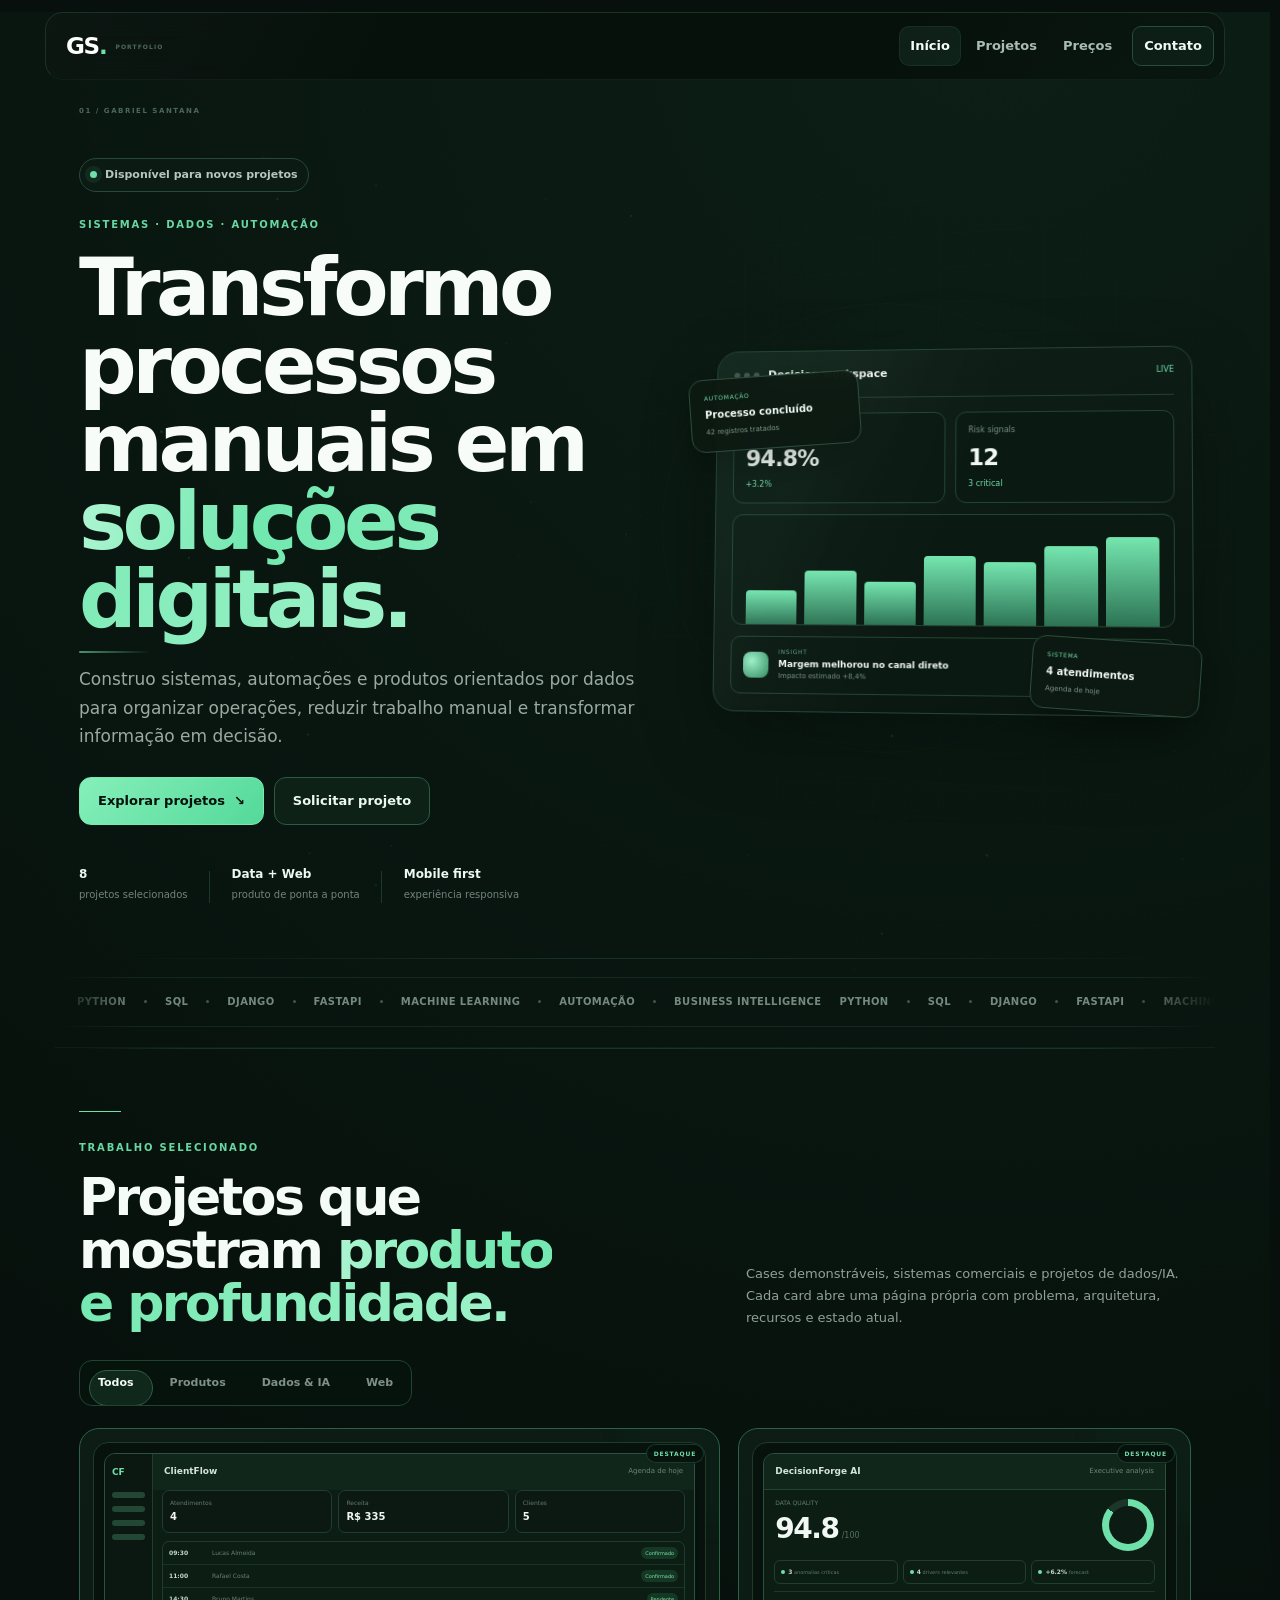
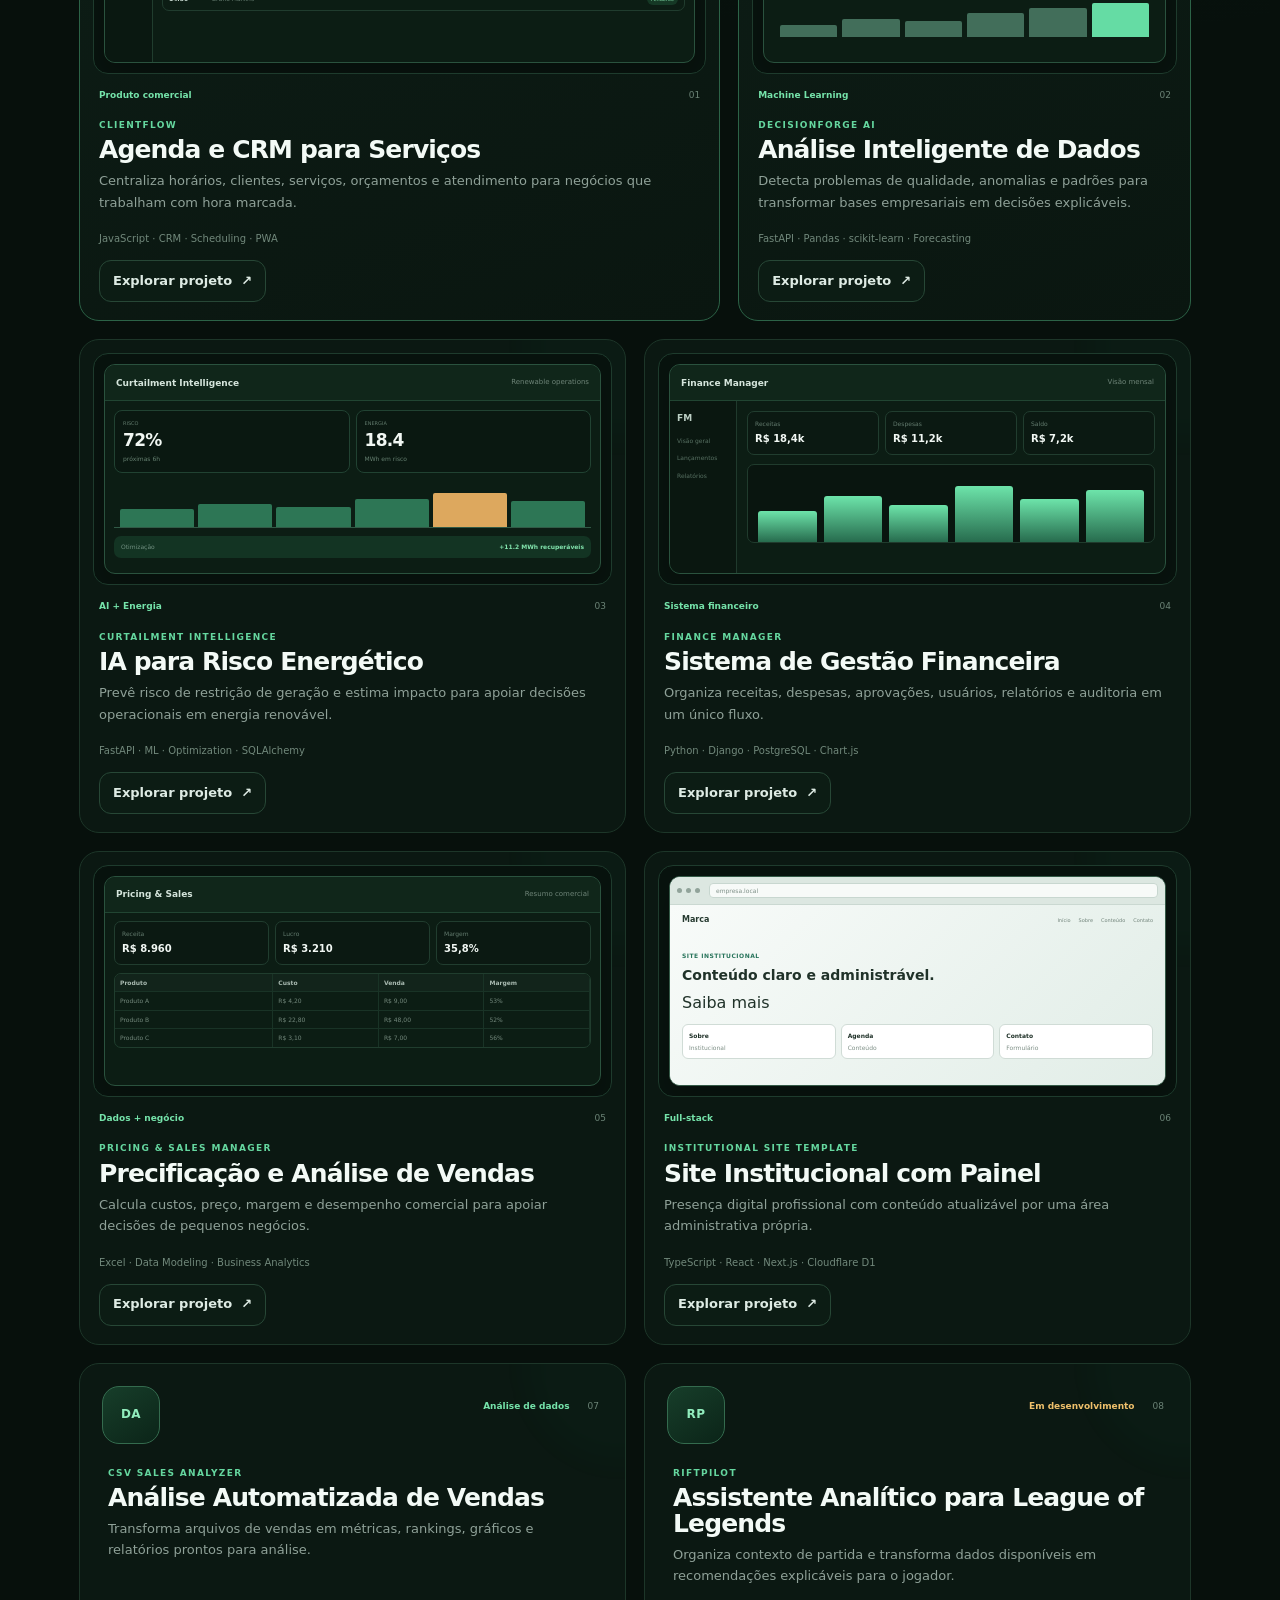
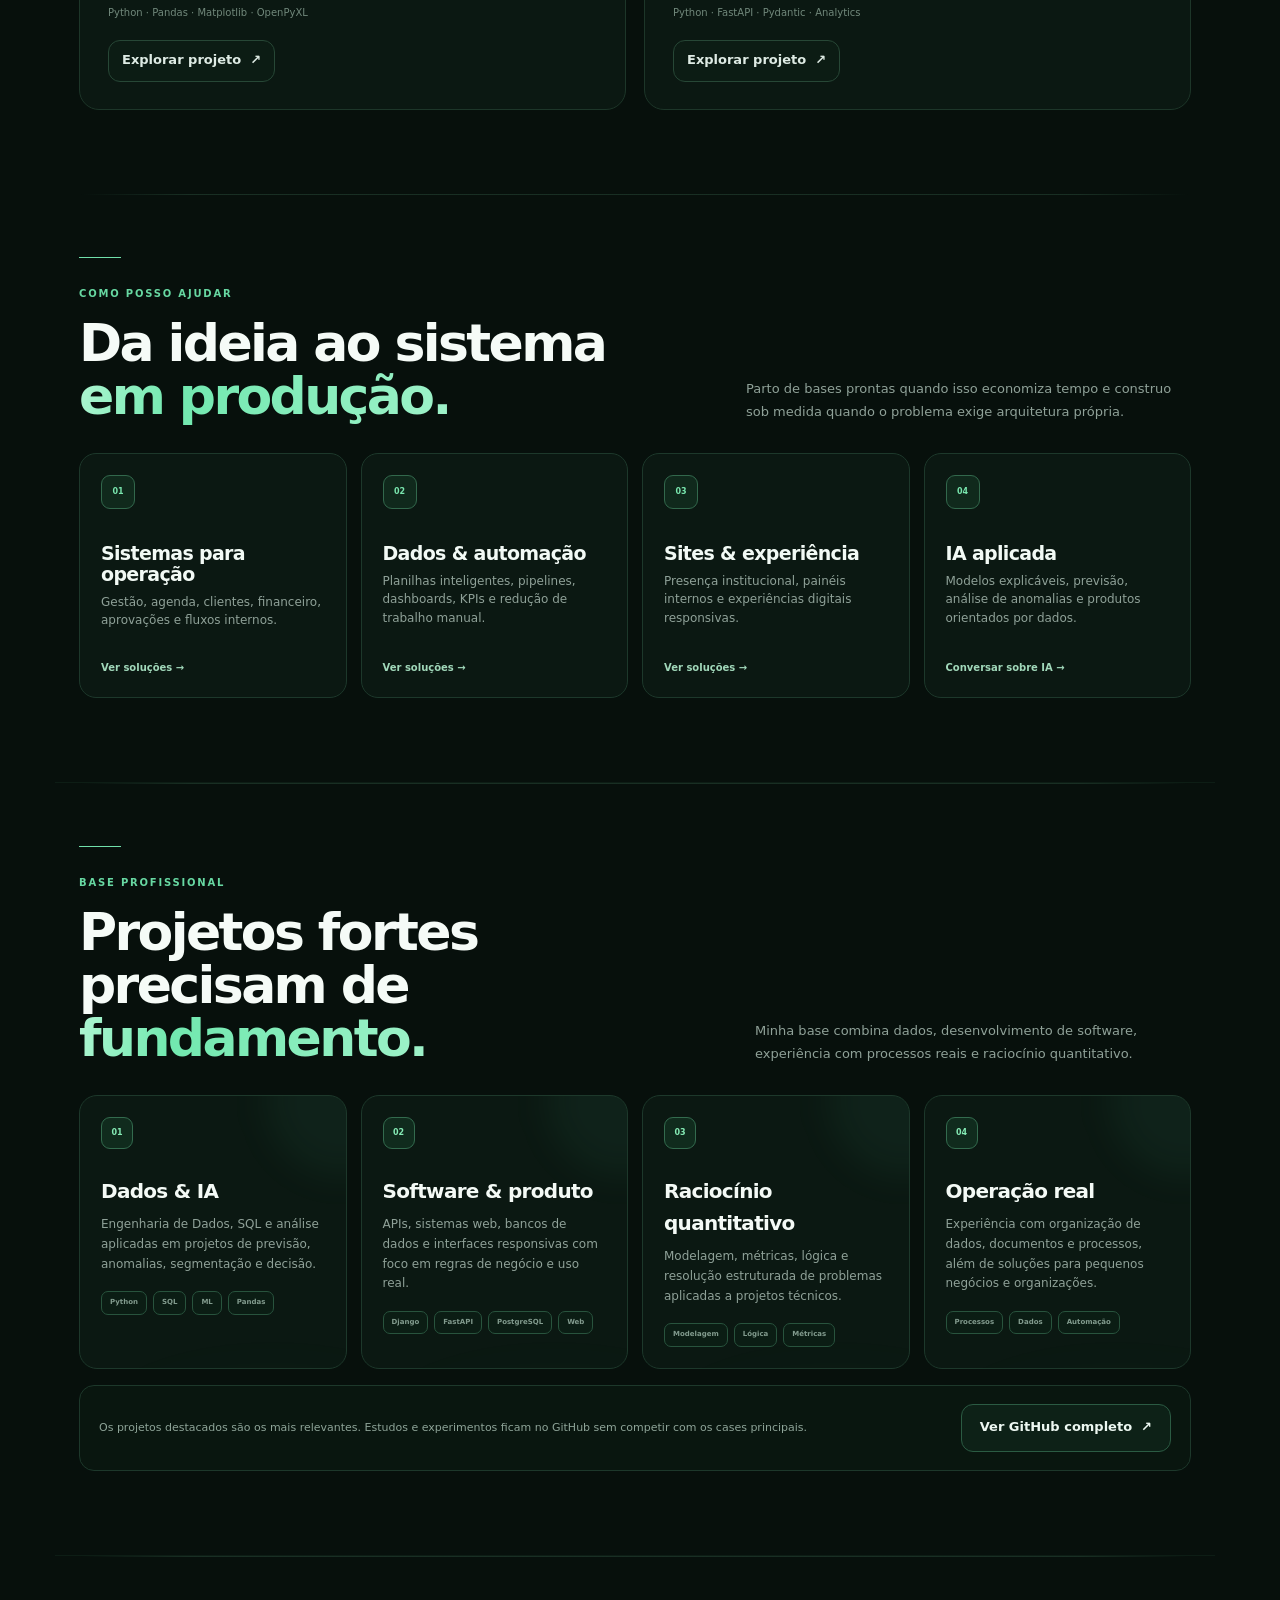
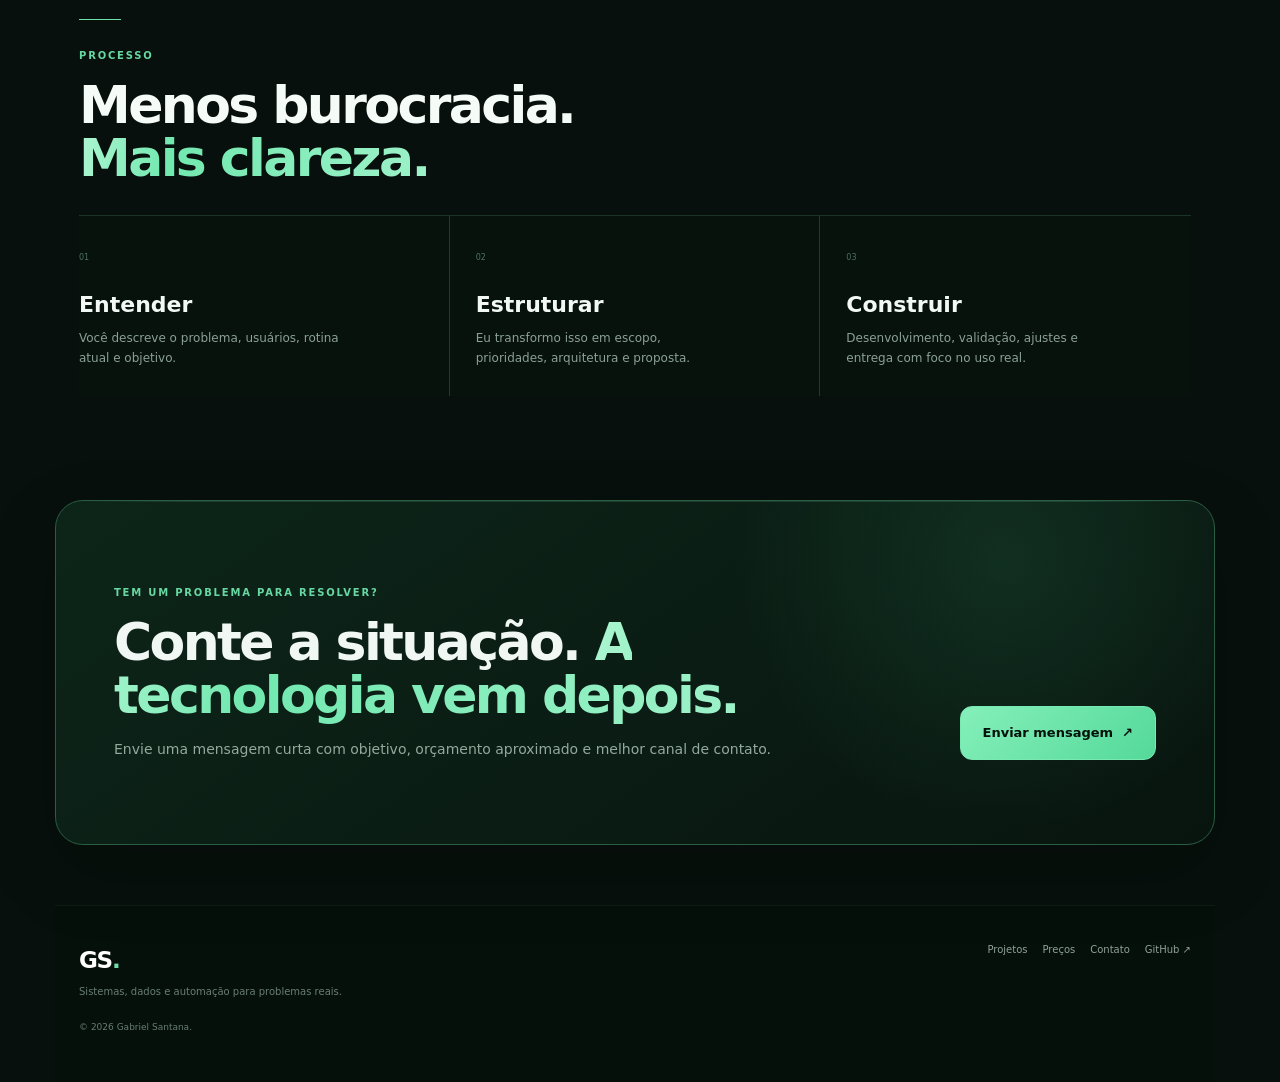
==== commit c7f0a1eb: "fix social preview metadata for Instagram and LinkedIn" ====
--- a/index.html
+++ b/index.html
@@ -8,23 +8,32 @@
   <meta name="color-scheme" content="dark"/>
   <meta name="robots" content="index,follow,max-image-preview:large"/>
   <meta name="referrer" content="strict-origin-when-cross-origin"/>
+
   <meta property="og:type" content="website"/>
   <meta property="og:locale" content="pt_BR"/>
   <meta property="og:title" content="Gabriel Santana | Dados, IA e Desenvolvimento"/>
-  <meta property="og:description" content="Sistemas, automação e inteligência de dados transformados em produtos digitais."/>
-  <meta property="og:image" content="https://gabrielsantanabr.github.io/gabriel-santana-portfolio/assets/portfolio-preview-v2.png"/>
-  <meta property="og:image:url" content="https://gabrielsantanabr.github.io/gabriel-santana-portfolio/assets/portfolio-preview-v2.png"/>
-  <meta property="og:image:secure_url" content="https://gabrielsantanabr.github.io/gabriel-santana-portfolio/assets/portfolio-preview-v2.png"/>
+  <meta property="og:description" content="Portfólio de projetos em sistemas, automação, análise de dados, IA e desenvolvimento de software."/>
+  <meta property="og:url" content="https://gabrielsantanabr.github.io/gabriel-santana-portfolio/"/>
+  <meta property="og:site_name" content="Gabriel Santana — Portfólio"/>
+  <meta property="og:image" content="https://gabrielsantanabr.github.io/gabriel-santana-portfolio/assets/portfolio-social-v4.jpg"/>
+  <meta property="og:image:url" content="https://gabrielsantanabr.github.io/gabriel-santana-portfolio/assets/portfolio-social-v4.jpg"/>
+  <meta property="og:image:secure_url" content="https://gabrielsantanabr.github.io/gabriel-santana-portfolio/assets/portfolio-social-v4.jpg"/>
+  <meta property="og:image:type" content="image/jpeg"/>
+  <meta property="og:image:width" content="1200"/>
+  <meta property="og:image:height" content="630"/>
+  <meta property="og:image:alt" content="Gabriel Santana — Dados, IA e Desenvolvimento"/>
+  <meta property="og:image" content="https://gabrielsantanabr.github.io/gabriel-santana-portfolio/assets/portfolio-social-v4.png"/>
   <meta property="og:image:type" content="image/png"/>
   <meta property="og:image:width" content="1200"/>
   <meta property="og:image:height" content="630"/>
-  <meta property="og:image:alt" content="Gabriel Santana — Dados, IA e Desenvolvimento"/>
-  <meta property="og:url" content="https://gabrielsantanabr.github.io/gabriel-santana-portfolio/"/>
-  <meta property="og:site_name" content="Gabriel Santana — Portfólio"/>
+
   <meta name="twitter:card" content="summary_large_image"/>
   <meta name="twitter:title" content="Gabriel Santana | Dados, IA e Desenvolvimento"/>
-  <meta name="twitter:description" content="Sistemas, automação e inteligência de dados transformados em produtos digitais."/>
-  <meta name="twitter:image" content="https://gabrielsantanabr.github.io/gabriel-santana-portfolio/assets/portfolio-preview-v2.png"/>
+  <meta name="twitter:description" content="Portfólio de projetos em sistemas, automação, análise de dados, IA e desenvolvimento de software."/>
+  <meta name="twitter:image" content="https://gabrielsantanabr.github.io/gabriel-santana-portfolio/assets/portfolio-social-v4.jpg"/>
+  <meta name="twitter:image:alt" content="Gabriel Santana — Dados, IA e Desenvolvimento"/>
+  <link rel="image_src" href="https://gabrielsantanabr.github.io/gabriel-santana-portfolio/assets/portfolio-social-v4.jpg"/>
+
   <meta http-equiv="Content-Security-Policy" content="default-src 'self'; base-uri 'none'; object-src 'none'; frame-src 'none'; media-src 'none'; worker-src 'none'; font-src 'self'; img-src 'self' data:; style-src 'self'; script-src 'self'; connect-src 'none'; form-action 'none'; upgrade-insecure-requests"/>
   <title>Gabriel Santana | Dados, IA e Desenvolvimento</title>
   <link rel="canonical" href="https://gabrielsantanabr.github.io/gabriel-santana-portfolio/"/>
@@ -43,43 +52,39 @@
       <p class="availability"><span></span> Disponível para novos projetos</p>
       <p class="eyebrow">SISTEMAS · DADOS · AUTOMAÇÃO</p>
       <h1>Transformo processos manuais em <span>soluções digitais.</span></h1>
-      <p class="hero-copy">Desenvolvo sistemas, automações e produtos orientados por dados para organizar operações, reduzir trabalho repetitivo e apoiar decisões.</p>
-      <div class="hero-actions"><a class="button primary" href="#projetos">Ver projetos <span aria-hidden="true">↘</span></a><a class="button secondary" href="contact.html">Enviar uma mensagem</a></div>
-      <div class="hero-proof" aria-label="Resumo profissional"><div><strong>Sistemas</strong><span>operações e gestão</span></div><div><strong>Dados & IA</strong><span>análise e decisão</span></div><div><strong>Automação</strong><span>menos trabalho manual</span></div></div>
+      <p class="hero-copy">Construo sistemas, automações e produtos orientados por dados para organizar operações, reduzir trabalho manual e transformar informação em decisão.</p>
+      <div class="hero-actions"><a class="button primary" href="#projetos">Explorar projetos <span aria-hidden="true">↘</span></a><a class="button secondary" href="contact.html">Solicitar projeto</a></div>
+      <div class="hero-proof" aria-label="Resumo do portfólio"><div><strong>8</strong><span>projetos selecionados</span></div><div><strong>Data + Web</strong><span>produto de ponta a ponta</span></div><div><strong>Mobile first</strong><span>experiência responsiva</span></div></div>
     </div>
-    <div class="hero-showcase" aria-hidden="true"><div class="showcase-glow"></div><article class="showcase-main"><div class="showcase-top"><span class="window-dots"><i></i><i></i><i></i></span><b>Workspace</b><small>online</small></div><div class="showcase-kpis"><div><small>Processos organizados</small><strong>42</strong><span>+12 esta semana</span></div><div><small>Sinais de decisão</small><strong>7</strong><span>3 prioritários</span></div></div><div class="showcase-chart"><span></span><span></span><span></span><span></span><span></span><span></span><span></span></div><div class="showcase-insight"><i></i><div><small>INSIGHT</small><strong>Menos retrabalho, mais clareza</strong><span>Dados e operação na mesma solução</span></div></div></article></div>
+    <div class="hero-showcase" aria-hidden="true"><div class="showcase-glow"></div><article class="showcase-main"><div class="showcase-top"><span class="window-dots"><i></i><i></i><i></i></span><b>Decision workspace</b><small>live</small></div><div class="showcase-kpis"><div><small>Data quality</small><strong>94.8%</strong><span>+3.2%</span></div><div><small>Risk signals</small><strong>12</strong><span>3 critical</span></div></div><div class="showcase-chart"><span></span><span></span><span></span><span></span><span></span><span></span><span></span></div><div class="showcase-insight"><i></i><div><small>INSIGHT</small><strong>Margem melhorou no canal direto</strong><span>Impacto estimado +8,4%</span></div></div></article><article class="float-card float-a"><small>AUTOMAÇÃO</small><strong>Processo concluído</strong><span>42 registros tratados</span></article><article class="float-card float-b"><small>SISTEMA</small><strong>4 atendimentos</strong><span>Agenda de hoje</span></article></div>
   </section>
 
-  <section class="trust-strip" aria-label="Tecnologias e áreas"><span>Python</span><i></i><span>SQL</span><i></i><span>Django</span><i></i><span>FastAPI</span><i></i><span>Machine Learning</span><i></i><span>Automação</span><i></i><span>Web</span></section>
+  <section class="trust-strip" aria-label="Áreas de atuação"><span>Python</span><i></i><span>SQL</span><i></i><span>Django</span><i></i><span>FastAPI</span><i></i><span>Machine Learning</span><i></i><span>Automação</span><i></i><span>Business Intelligence</span></section>
 
   <section class="section projects-section" id="projetos">
-    <div class="section-head"><div><p class="eyebrow">PROJETOS SELECIONADOS</p><h2>Primeiro o problema. <span>Depois a tecnologia.</span></h2></div><p>Os nomes agora explicam o que cada projeto entrega. A marca técnica aparece como assinatura, e cada solução tem sua própria página interativa.</p></div>
-    <div class="filters" role="group" aria-label="Filtrar projetos"><button class="filter-button active" type="button" data-filter="all" aria-pressed="true">Todos</button><button class="filter-button" type="button" data-filter="product" aria-pressed="false">Produtos</button><button class="filter-button" type="button" data-filter="data" aria-pressed="false">Dados & IA</button><button class="filter-button" type="button" data-filter="web" aria-pressed="false">Web</button></div>
+    <div class="section-head"><div><p class="eyebrow">TRABALHO SELECIONADO</p><h2>Projetos que mostram <span>produto e profundidade.</span></h2></div><p>Cases demonstráveis, sistemas comerciais e projetos de dados/IA. Cada card abre uma página própria com problema, arquitetura, recursos e estado atual.</p></div>
+    <div class="filters" role="group" aria-label="Filtrar projetos"><button class="filter-button active" type="button" data-filter="all">Todos</button><button class="filter-button" type="button" data-filter="product">Produtos</button><button class="filter-button" type="button" data-filter="data">Dados & IA</button><button class="filter-button" type="button" data-filter="web">Web</button></div>
     <div class="project-grid">
-      <article class="project-card project-wide featured" data-category="product web"><div class="project-visual clientflow-visual"><div class="cf-preview"><div class="cf-side"><b>CF</b><i></i><i></i><i></i></div><div class="cf-main"><div class="cf-head"><b>Agenda</b><span>Hoje</span></div><div class="cf-kpis"><div><small>Atendimentos</small><strong>4</strong></div><div><small>Receita</small><strong>R$ 335</strong></div><div><small>Clientes</small><strong>5</strong></div></div><div class="cf-agenda"><span><b>09:30</b> Lucas <i>Confirmado</i></span><span><b>11:00</b> Rafael <i>Confirmado</i></span><span><b>14:30</b> Bruno <i>Pendente</i></span></div></div></div></div><div class="project-meta"><span class="tag">Produto comercial</span><span>01</span></div><small class="project-brand">ClientFlow</small><h3>Agenda e CRM para Serviços</h3><p>Organiza horários, clientes, serviços, orçamentos e atendimento para negócios que trabalham com hora marcada.</p><div class="stack">CRM · Agenda · Orçamentos · PWA</div><a class="card-button" href="clientflow.html">Ver produto <span>↗</span></a></article>
-
-      <article class="project-card project-tall featured" data-category="data product"><div class="project-visual decision-visual"><div class="decision-preview"><div class="decision-head"><b>Análise inteligente</b><span>Dataset</span></div><div class="decision-score"><div><small>QUALIDADE</small><strong>94.8</strong><span>/100</span></div><div class="decision-ring"><i></i></div></div><div class="decision-signals"><span><i></i><b>3</b> anomalias</span><span><i></i><b>4</b> drivers</span><span><i></i><b>+6.2%</b> previsão</span></div><div class="mini-forecast"><i></i><i></i><i></i><i></i><i></i><i></i></div></div></div><div class="project-meta"><span class="tag">Dados & IA</span><span>02</span></div><small class="project-brand">DecisionForge AI</small><h3>Análise Inteligente de Dados</h3><p>Transforma CSV/XLSX em qualidade de dados, anomalias, segmentos, drivers, previsão e insights explicáveis.</p><div class="stack">FastAPI · Pandas · scikit-learn · Forecasting</div><a class="card-button" href="decisionforge-ai.html">Explorar análise <span>↗</span></a></article>
-
-      <article class="project-card" data-category="data"><div class="project-visual curtailment-visual"><div class="curtail-preview"><div class="curtail-head"><b>Risco energético</b><span>6h</span></div><div class="risk-row"><div><small>RISCO</small><strong>72%</strong><span>elevado</span></div><div><small>ENERGIA</small><strong>18.4</strong><span>MWh</span></div></div><div class="power-line"><i></i><i></i><i></i><i></i><i></i><i></i></div><div class="impact-chip"><span>Otimização</span><b>+11.2 MWh</b></div></div></div><div class="project-meta"><span class="tag">IA + Energia</span><span>03</span></div><small class="project-brand">Curtailment Intelligence</small><h3>IA para Risco Energético</h3><p>Prevê risco de curtailment, explica os fatores principais e compara respostas operacionais.</p><div class="stack">Machine Learning · Optimization · FastAPI</div><a class="card-button" href="curtailment-intelligence.html">Ver projeto <span>↗</span></a></article>
-
-      <article class="project-card" data-category="product web"><div class="project-visual finance-visual"><div class="ui-window"><div class="ui-top"><b>Gestão financeira</b><span>Mês atual</span></div><div class="ui-body"><aside><b>GF</b><span>Visão geral</span><span>Lançamentos</span><span>Relatórios</span></aside><section><div class="ui-kpis"><div><small>Receitas</small><strong>R$ 18,4k</strong></div><div><small>Despesas</small><strong>R$ 11,2k</strong></div><div><small>Saldo</small><strong>R$ 7,2k</strong></div></div><div class="clean-chart"><div></div><div></div><div></div><div></div><div></div><div></div></div></section></div></div></div><div class="project-meta"><span class="tag">Sistema web</span><span>04</span></div><small class="project-brand">Finance Manager</small><h3>Sistema de Gestão Financeira</h3><p>Centraliza receitas, despesas, aprovações, permissões, auditoria, dashboard e relatórios.</p><div class="stack">Django · PostgreSQL · Permissões · Relatórios</div><a class="card-button" href="gestao-financeira.html">Ver sistema <span>↗</span></a></article>
-
-      <article class="project-card" data-category="product data"><div class="project-visual pricing-visual"><div class="sheet-preview"><div class="sheet-title"><b>Precificação & vendas</b><span>Resumo</span></div><div class="sheet-metrics"><div><small>Receita</small><strong>R$ 8.960</strong></div><div><small>Lucro</small><strong>R$ 3.210</strong></div><div><small>Margem</small><strong>35,8%</strong></div></div><div class="real-table"><div class="table-head"><span>Produto</span><span>Custo</span><span>Venda</span><span>Margem</span></div><div><span>A</span><span>R$ 4,20</span><span>R$ 9,00</span><span>53%</span></div><div><span>B</span><span>R$ 22,80</span><span>R$ 48,00</span><span>52%</span></div></div></div></div><div class="project-meta"><span class="tag">Dados + negócio</span><span>05</span></div><small class="project-brand">Pricing & Sales Manager</small><h3>Precificação e Análise de Vendas</h3><p>Conecta custos, rendimento, margem, preço e vendas para mostrar a rentabilidade com clareza.</p><div class="stack">Excel · Modelagem · Analytics · Python</div><a class="card-button" href="precificacao-vendas.html">Ver solução <span>↗</span></a></article>
-
-      <article class="project-card" data-category="web product"><div class="project-visual site-visual"><div class="browser-preview"><div class="browser-toolbar"><i></i><i></i><i></i><span>empresa.local</span></div><div class="browser-content"><nav><b>Marca</b><span>Sobre</span><span>Conteúdo</span><span>Contato</span></nav><div class="site-hero"><small>SITE INSTITUCIONAL</small><strong>Conteúdo claro e administrável.</strong><span class="mock-button">Saiba mais</span></div><div class="site-cards"><article><b>Sobre</b><small>Institucional</small></article><article><b>Agenda</b><small>Editável</small></article><article><b>Contato</b><small>Protegido</small></article></div></div></div></div><div class="project-meta"><span class="tag">Web + painel</span><span>06</span></div><small class="project-brand">Institutional Site Template</small><h3>Site Institucional com Painel</h3><p>Presença digital responsiva com conteúdo que pode ser atualizado sem depender do desenvolvedor.</p><div class="stack">React · Next.js · Conteúdo dinâmico</div><a class="card-button" href="site-institucional-painel.html">Ver experiência <span>↗</span></a></article>
-
-      <article class="project-card compact-card" data-category="data"><div class="compact-icon">DA</div><div class="project-meta"><span class="tag">Análise de dados</span><span>07</span></div><small class="project-brand">CSV Sales Analyzer</small><h3>Análise Automatizada de Vendas</h3><p>Pipeline que limpa um CSV, calcula métricas, cria rankings, exporta resultados e gera gráficos.</p><div class="stack">Python · Pandas · Matplotlib · OpenPyXL</div><a class="card-button" href="analise-vendas.html">Ver pipeline <span>↗</span></a></article>
-
-      <article class="project-card compact-card" data-category="data"><div class="compact-icon">RP</div><div class="project-meta"><span class="tag status">Em desenvolvimento</span><span>08</span></div><small class="project-brand">RiftPilot</small><h3>Assistente Analítico para League of Legends</h3><p>Projeto experimental de recomendações contextuais e explicáveis para decisões durante a partida.</p><div class="stack">Python · FastAPI · Pydantic · Analytics</div><a class="card-button" href="riftpilot.html">Ver experimento <span>↗</span></a></article>
+      <article class="project-card project-wide featured" data-category="product web"><div class="project-visual clientflow-visual"><div class="cf-preview"><div class="cf-side"><b>CF</b><i></i><i></i><i></i><i></i></div><div class="cf-main"><div class="cf-head"><b>ClientFlow</b><span>Agenda de hoje</span></div><div class="cf-kpis"><div><small>Atendimentos</small><strong>4</strong></div><div><small>Receita</small><strong>R$ 335</strong></div><div><small>Clientes</small><strong>5</strong></div></div><div class="cf-agenda"><span><b>09:30</b> Lucas Almeida <i>Confirmado</i></span><span><b>11:00</b> Rafael Costa <i>Confirmado</i></span><span><b>14:30</b> Bruno Martins <i>Pendente</i></span></div></div></div></div><div class="project-meta"><span class="tag">Produto comercial</span><span>01</span></div><small class="project-brand">CLIENTFLOW</small><h3>Agenda e CRM para Serviços</h3><p>Centraliza horários, clientes, serviços, orçamentos e atendimento para negócios que trabalham com hora marcada.</p><div class="stack">JavaScript · CRM · Scheduling · PWA</div><a class="card-button" href="clientflow.html">Explorar projeto <span>↗</span></a></article>
+      <article class="project-card project-tall ai-card featured" data-category="data product"><div class="project-visual decision-visual"><div class="decision-preview"><div class="decision-head"><b>DecisionForge AI</b><span>Executive analysis</span></div><div class="decision-score"><div><small>DATA QUALITY</small><strong>94.8</strong><span>/100</span></div><div class="decision-ring"><i></i></div></div><div class="decision-signals"><span><i></i><b>3</b> anomalias críticas</span><span><i></i><b>4</b> drivers relevantes</span><span><i></i><b>+6.2%</b> forecast</span></div><div class="mini-forecast"><i></i><i></i><i></i><i></i><i></i><i></i></div></div></div><div class="project-meta"><span class="tag">Machine Learning</span><span>02</span></div><small class="project-brand">DECISIONFORGE AI</small><h3>Análise Inteligente de Dados</h3><p>Detecta problemas de qualidade, anomalias e padrões para transformar bases empresariais em decisões explicáveis.</p><div class="stack">FastAPI · Pandas · scikit-learn · Forecasting</div><a class="card-button" href="decisionforge-ai.html">Explorar projeto <span>↗</span></a></article>
+      <article class="project-card" data-category="data"><div class="project-visual curtailment-visual"><div class="curtail-preview"><div class="curtail-head"><b>Curtailment Intelligence</b><span>Renewable operations</span></div><div class="risk-row"><div><small>RISCO</small><strong>72%</strong><span>próximas 6h</span></div><div><small>ENERGIA</small><strong>18.4</strong><span>MWh em risco</span></div></div><div class="power-line"><i></i><i></i><i></i><i></i><i></i><i></i></div><div class="impact-chip"><span>Otimização</span><b>+11.2 MWh recuperáveis</b></div></div></div><div class="project-meta"><span class="tag">AI + Energia</span><span>03</span></div><small class="project-brand">CURTAILMENT INTELLIGENCE</small><h3>IA para Risco Energético</h3><p>Prevê risco de restrição de geração e estima impacto para apoiar decisões operacionais em energia renovável.</p><div class="stack">FastAPI · ML · Optimization · SQLAlchemy</div><a class="card-button" href="curtailment-intelligence.html">Explorar projeto <span>↗</span></a></article>
+      <article class="project-card" data-category="product web"><div class="project-visual finance-visual"><div class="ui-window"><div class="ui-top"><b>Finance Manager</b><span>Visão mensal</span></div><div class="ui-body"><aside><b>FM</b><span>Visão geral</span><span>Lançamentos</span><span>Relatórios</span></aside><section><div class="ui-kpis"><div><small>Receitas</small><strong>R$ 18,4k</strong></div><div><small>Despesas</small><strong>R$ 11,2k</strong></div><div><small>Saldo</small><strong>R$ 7,2k</strong></div></div><div class="clean-chart"><div></div><div></div><div></div><div></div><div></div><div></div></div></section></div></div></div><div class="project-meta"><span class="tag">Sistema financeiro</span><span>04</span></div><small class="project-brand">FINANCE MANAGER</small><h3>Sistema de Gestão Financeira</h3><p>Organiza receitas, despesas, aprovações, usuários, relatórios e auditoria em um único fluxo.</p><div class="stack">Python · Django · PostgreSQL · Chart.js</div><a class="card-button" href="gestao-financeira.html">Explorar projeto <span>↗</span></a></article>
+      <article class="project-card" data-category="product data"><div class="project-visual pricing-visual"><div class="sheet-preview"><div class="sheet-title"><b>Pricing & Sales</b><span>Resumo comercial</span></div><div class="sheet-metrics"><div><small>Receita</small><strong>R$ 8.960</strong></div><div><small>Lucro</small><strong>R$ 3.210</strong></div><div><small>Margem</small><strong>35,8%</strong></div></div><div class="real-table"><div class="table-head"><span>Produto</span><span>Custo</span><span>Venda</span><span>Margem</span></div><div><span>Produto A</span><span>R$ 4,20</span><span>R$ 9,00</span><span>53%</span></div><div><span>Produto B</span><span>R$ 22,80</span><span>R$ 48,00</span><span>52%</span></div><div><span>Produto C</span><span>R$ 3,10</span><span>R$ 7,00</span><span>56%</span></div></div></div></div><div class="project-meta"><span class="tag">Dados + negócio</span><span>05</span></div><small class="project-brand">PRICING & SALES MANAGER</small><h3>Precificação e Análise de Vendas</h3><p>Calcula custos, preço, margem e desempenho comercial para apoiar decisões de pequenos negócios.</p><div class="stack">Excel · Data Modeling · Business Analytics</div><a class="card-button" href="precificacao-vendas.html">Explorar projeto <span>↗</span></a></article>
+      <article class="project-card" data-category="web product"><div class="project-visual site-visual"><div class="browser-preview"><div class="browser-toolbar"><i></i><i></i><i></i><span>empresa.local</span></div><div class="browser-content"><nav><b>Marca</b><span>Início</span><span>Sobre</span><span>Conteúdo</span><span>Contato</span></nav><div class="site-hero"><small>SITE INSTITUCIONAL</small><strong>Conteúdo claro e administrável.</strong><span class="preview-button">Saiba mais</span></div><div class="site-cards"><article><b>Sobre</b><small>Institucional</small></article><article><b>Agenda</b><small>Conteúdo</small></article><article><b>Contato</b><small>Formulário</small></article></div></div></div></div><div class="project-meta"><span class="tag">Full-stack</span><span>06</span></div><small class="project-brand">INSTITUTIONAL SITE TEMPLATE</small><h3>Site Institucional com Painel</h3><p>Presença digital profissional com conteúdo atualizável por uma área administrativa própria.</p><div class="stack">TypeScript · React · Next.js · Cloudflare D1</div><a class="card-button" href="site-institucional-painel.html">Explorar projeto <span>↗</span></a></article>
+      <article class="project-card compact-card" data-category="data"><div class="compact-icon">DA</div><div class="project-meta"><span class="tag">Análise de dados</span><span>07</span></div><small class="project-brand">CSV SALES ANALYZER</small><h3>Análise Automatizada de Vendas</h3><p>Transforma arquivos de vendas em métricas, rankings, gráficos e relatórios prontos para análise.</p><div class="stack">Python · Pandas · Matplotlib · OpenPyXL</div><a class="card-button" href="analise-vendas.html">Explorar projeto <span>↗</span></a></article>
+      <article class="project-card compact-card" data-category="data"><div class="compact-icon">RP</div><div class="project-meta"><span class="tag status">Em desenvolvimento</span><span>08</span></div><small class="project-brand">RIFTPILOT</small><h3>Assistente Analítico para League of Legends</h3><p>Organiza contexto de partida e transforma dados disponíveis em recomendações explicáveis para o jogador.</p><div class="stack">Python · FastAPI · Pydantic · Analytics</div><a class="card-button" href="riftpilot.html">Explorar projeto <span>↗</span></a></article>
     </div>
   </section>
 
-  <section class="section services-section"><div class="section-head"><div><p class="eyebrow">O QUE EU ENTREGO</p><h2>Soluções digitais <span>com objetivo claro.</span></h2></div><p>Não vendo tecnologia isolada. O ponto de partida é o processo que precisa funcionar melhor.</p></div><div class="solution-grid"><article class="solution-card"><span class="solution-number">01</span><h3>Sistemas</h3><p>Gestão, agenda, clientes, financeiro, aprovações e fluxos internos.</p><a href="prices.html">Ver valores →</a></article><article class="solution-card"><span class="solution-number">02</span><h3>Dados & IA</h3><p>Limpeza, métricas, previsão, anomalias, dashboards e apoio à decisão.</p><a href="prices.html">Ver valores →</a></article><article class="solution-card"><span class="solution-number">03</span><h3>Automação</h3><p>Planilhas inteligentes, integrações, APIs e redução de tarefas repetitivas.</p><a href="prices.html">Ver valores →</a></article><article class="solution-card"><span class="solution-number">04</span><h3>Web</h3><p>Sites institucionais, landing pages e painéis internos responsivos.</p><a href="prices.html">Ver valores →</a></article></div></section>
+  <section class="section services-section"><div class="section-head"><div><p class="eyebrow">COMO POSSO AJUDAR</p><h2>Da ideia ao sistema <span>em produção.</span></h2></div><p>Parto de bases prontas quando isso economiza tempo e construo sob medida quando o problema exige arquitetura própria.</p></div><div class="solution-grid"><article class="solution-card"><span class="solution-number">01</span><h3>Sistemas para operação</h3><p>Gestão, agenda, clientes, financeiro, aprovações e fluxos internos.</p><a href="prices.html">Ver soluções →</a></article><article class="solution-card"><span class="solution-number">02</span><h3>Dados & automação</h3><p>Planilhas inteligentes, pipelines, dashboards, KPIs e redução de trabalho manual.</p><a href="prices.html">Ver soluções →</a></article><article class="solution-card"><span class="solution-number">03</span><h3>Sites & experiência</h3><p>Presença institucional, painéis internos e experiências digitais responsivas.</p><a href="prices.html">Ver soluções →</a></article><article class="solution-card"><span class="solution-number">04</span><h3>IA aplicada</h3><p>Modelos explicáveis, previsão, análise de anomalias e produtos orientados por dados.</p><a href="contact.html?service=custom">Conversar sobre IA →</a></article></div></section>
 
-  <section class="section profile-proof"><div class="section-head"><div><p class="eyebrow">BASE PROFISSIONAL</p><h2>Produto, engenharia e <span>raciocínio com dados.</span></h2></div><p>O portfólio combina desenvolvimento de software, análise, automação e experiência com processos reais.</p></div><div class="profile-proof-grid"><article class="profile-card"><span>01</span><h3>Dados & IA</h3><p>Python, SQL, análise, modelagem, previsão e explicabilidade.</p></article><article class="profile-card"><span>02</span><h3>Software</h3><p>APIs, bancos de dados, sistemas web e regras de negócio.</p></article><article class="profile-card"><span>03</span><h3>Automação</h3><p>Transformação de processos manuais em fluxos reproduzíveis.</p></article><article class="profile-card"><span>04</span><h3>Entrega</h3><p>Documentação, GitHub, segurança, responsividade e deploy.</p></article></div></section>
+  <section class="section profile-proof" aria-labelledby="profile-proof-title"><div class="section-head"><div><p class="eyebrow">BASE PROFISSIONAL</p><h2 id="profile-proof-title">Projetos fortes precisam de <span>fundamento.</span></h2></div><p>Minha base combina dados, desenvolvimento de software, experiência com processos reais e raciocínio quantitativo.</p></div><div class="profile-proof-grid"><article class="profile-card"><span>01</span><h3>Dados & IA</h3><p>Engenharia de Dados, SQL e análise aplicadas em projetos de previsão, anomalias, segmentação e decisão.</p><div class="profile-tags"><span>Python</span><span>SQL</span><span>ML</span><span>Pandas</span></div></article><article class="profile-card"><span>02</span><h3>Software & produto</h3><p>APIs, sistemas web, bancos de dados e interfaces responsivas com foco em regras de negócio e uso real.</p><div class="profile-tags"><span>Django</span><span>FastAPI</span><span>PostgreSQL</span><span>Web</span></div></article><article class="profile-card"><span>03</span><h3>Raciocínio quantitativo</h3><p>Modelagem, métricas, lógica e resolução estruturada de problemas aplicadas a projetos técnicos.</p><div class="profile-tags"><span>Modelagem</span><span>Lógica</span><span>Métricas</span></div></article><article class="profile-card"><span>04</span><h3>Operação real</h3><p>Experiência com organização de dados, documentos e processos, além de soluções para pequenos negócios e organizações.</p><div class="profile-tags"><span>Processos</span><span>Dados</span><span>Automação</span></div></article></div><div class="profile-proof-footer"><p>Os projetos destacados são os mais relevantes. Estudos e experimentos ficam no GitHub sem competir com os cases principais.</p><a class="button secondary" href="https://github.com/GabrielSantanaBR" target="_blank" rel="noopener noreferrer">Ver GitHub completo <span>↗</span></a></div></section>
 
-  <section class="section final-cta"><div><p class="eyebrow">TEM UM PROCESSO PARA MELHORAR?</p><h2>Explique o problema. <span>Eu penso na solução.</span></h2><p>Envie uma mensagem com o cenário atual, o que precisa mudar e uma faixa de investimento.</p></div><a class="button primary large-button" href="contact.html">Enviar mensagem <span>↗</span></a></section>
+  <section class="section process-section"><div class="section-head"><div><p class="eyebrow">PROCESSO</p><h2>Menos burocracia. <span>Mais clareza.</span></h2></div></div><div class="process-grid"><article><span>01</span><strong>Entender</strong><p>Você descreve o problema, usuários, rotina atual e objetivo.</p></article><article><span>02</span><strong>Estruturar</strong><p>Eu transformo isso em escopo, prioridades, arquitetura e proposta.</p></article><article><span>03</span><strong>Construir</strong><p>Desenvolvimento, validação, ajustes e entrega com foco no uso real.</p></article></div></section>
+
+  <section class="section final-cta"><div><p class="eyebrow">TEM UM PROBLEMA PARA RESOLVER?</p><h2>Conte a situação. <span>A tecnologia vem depois.</span></h2><p>Envie uma mensagem curta com objetivo, orçamento aproximado e melhor canal de contato.</p></div><a class="button primary large-button" href="contact.html">Enviar mensagem <span>↗</span></a></section>
 </main>
-<footer><div><a class="brand" href="index.html">GS<span>.</span></a><p>Sistemas, dados e automação para problemas reais.</p></div><div class="footer-links"><a href="#projetos">Projetos</a><a href="prices.html">Preços</a><a href="contact.html">Contato</a><a href="https://github.com/GabrielSantanaBR" target="_blank" rel="noopener noreferrer">GitHub ↗</a></div><small>© <span id="year"></span> Gabriel Santana.</small></footer>
+<footer><div><a class="brand" href="index.html">GS<span>.</span></a><p>Sistemas, dados e automação para problemas reais.</p></div><div class="footer-links"><a href="index.html#projetos">Projetos</a><a href="prices.html">Preços</a><a href="contact.html">Contato</a><a href="https://github.com/GabrielSantanaBR" target="_blank" rel="noopener noreferrer">GitHub ↗</a></div><small>© <span id="year"></span> Gabriel Santana.</small></footer>
 <script src="script.js"></script><script src="effects.js"></script>
-</body></html>+</body>
+</html>
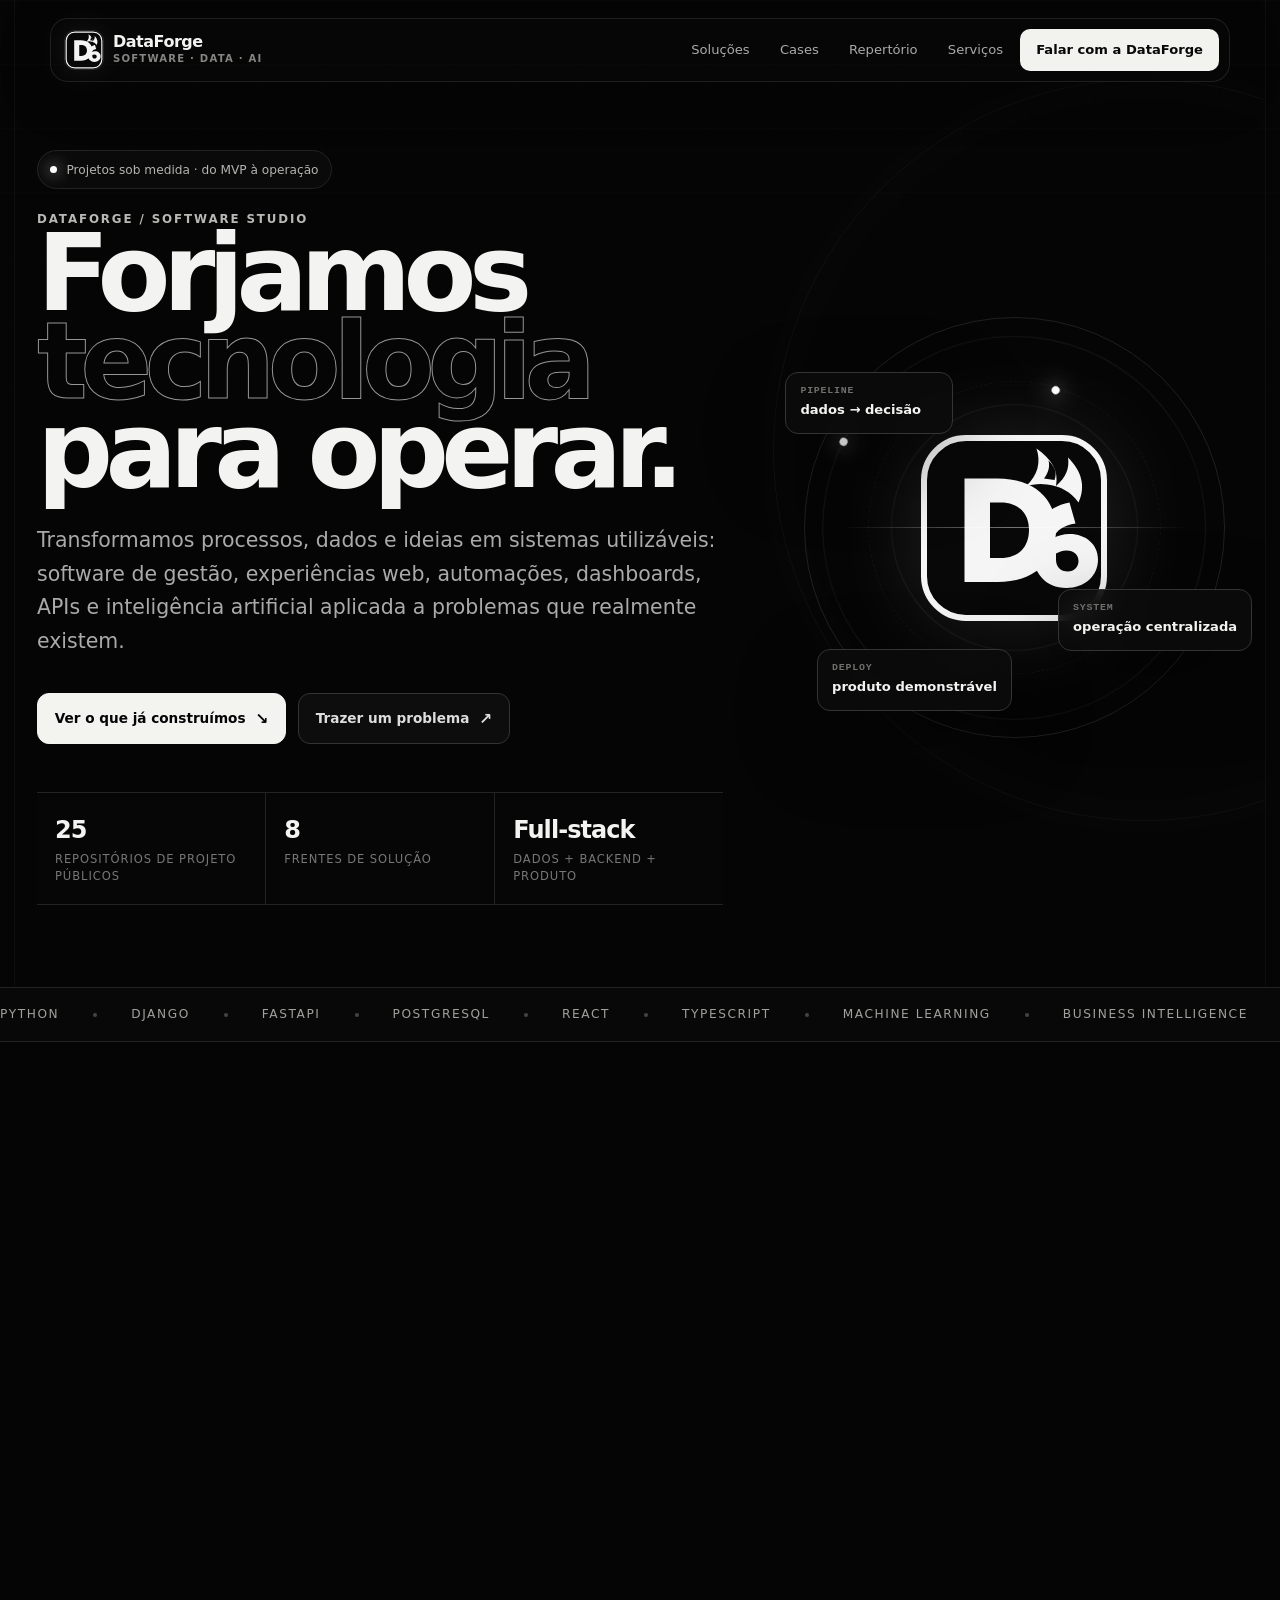
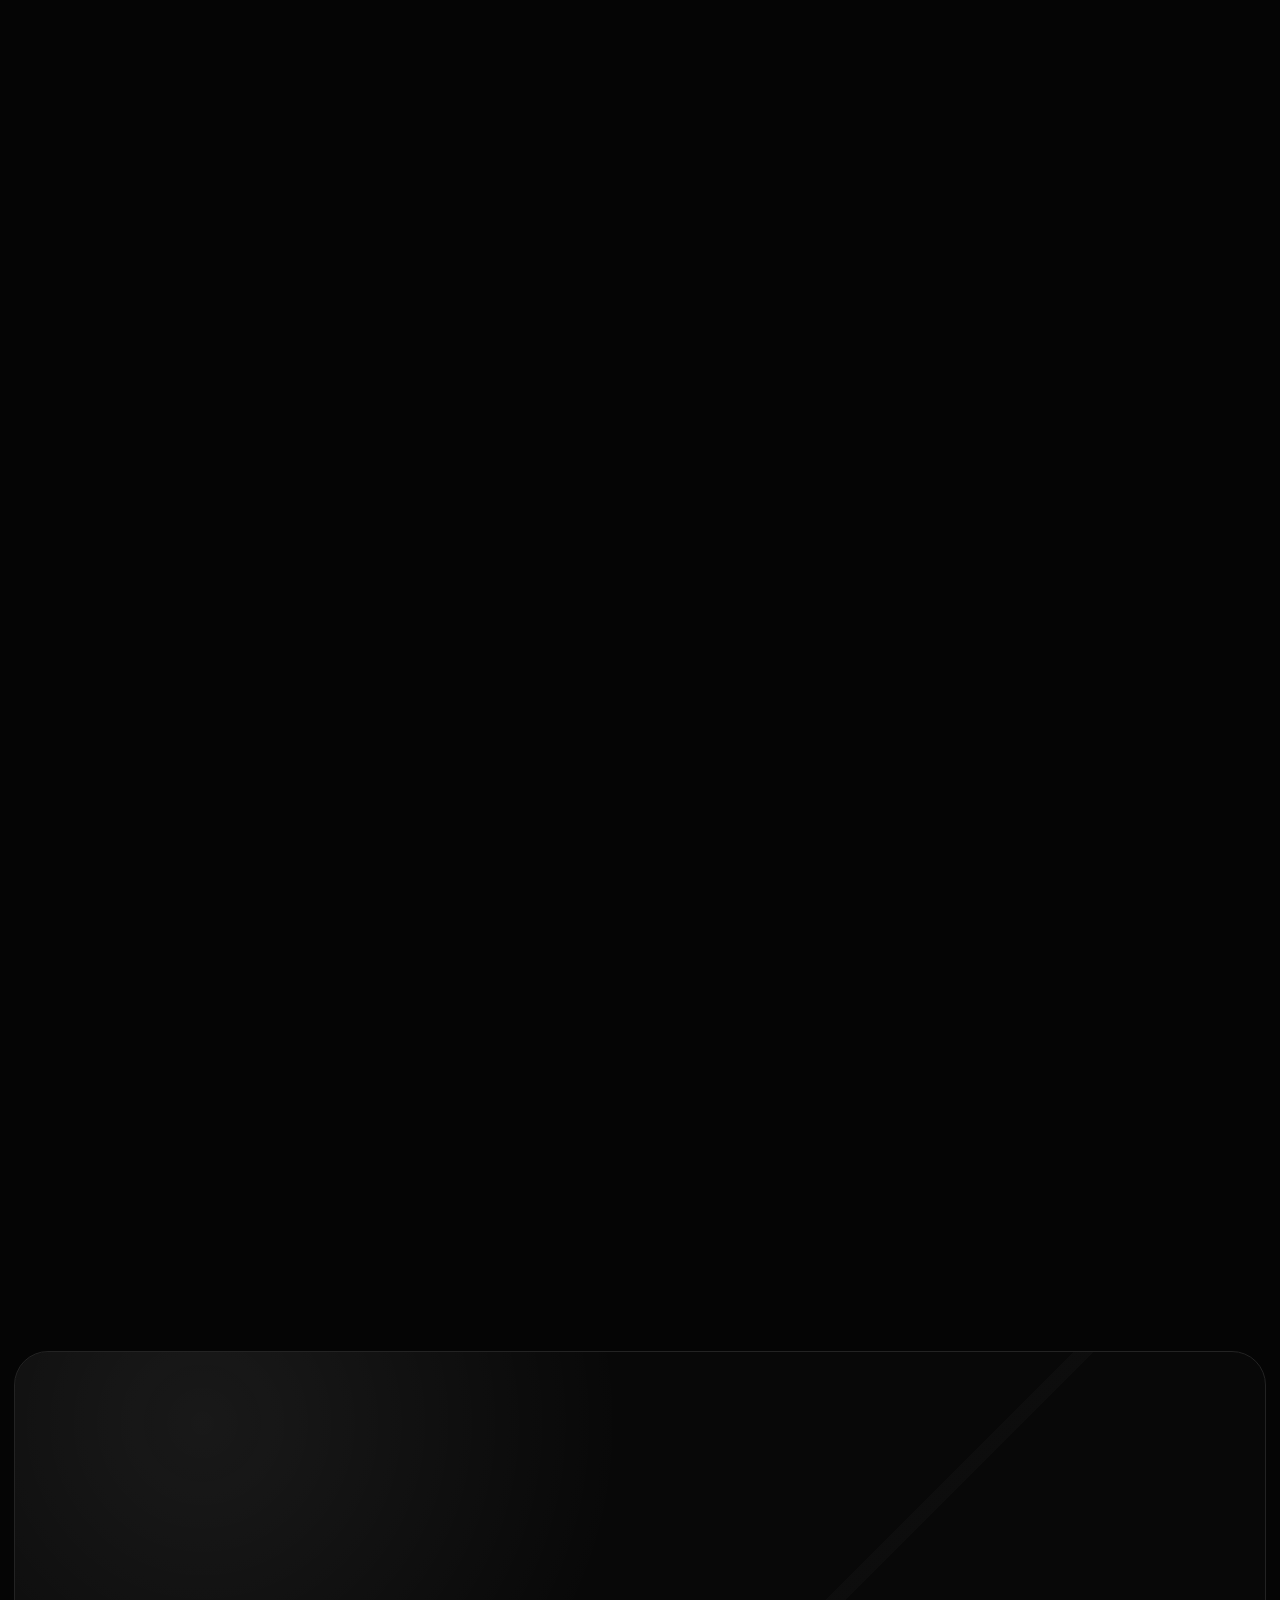
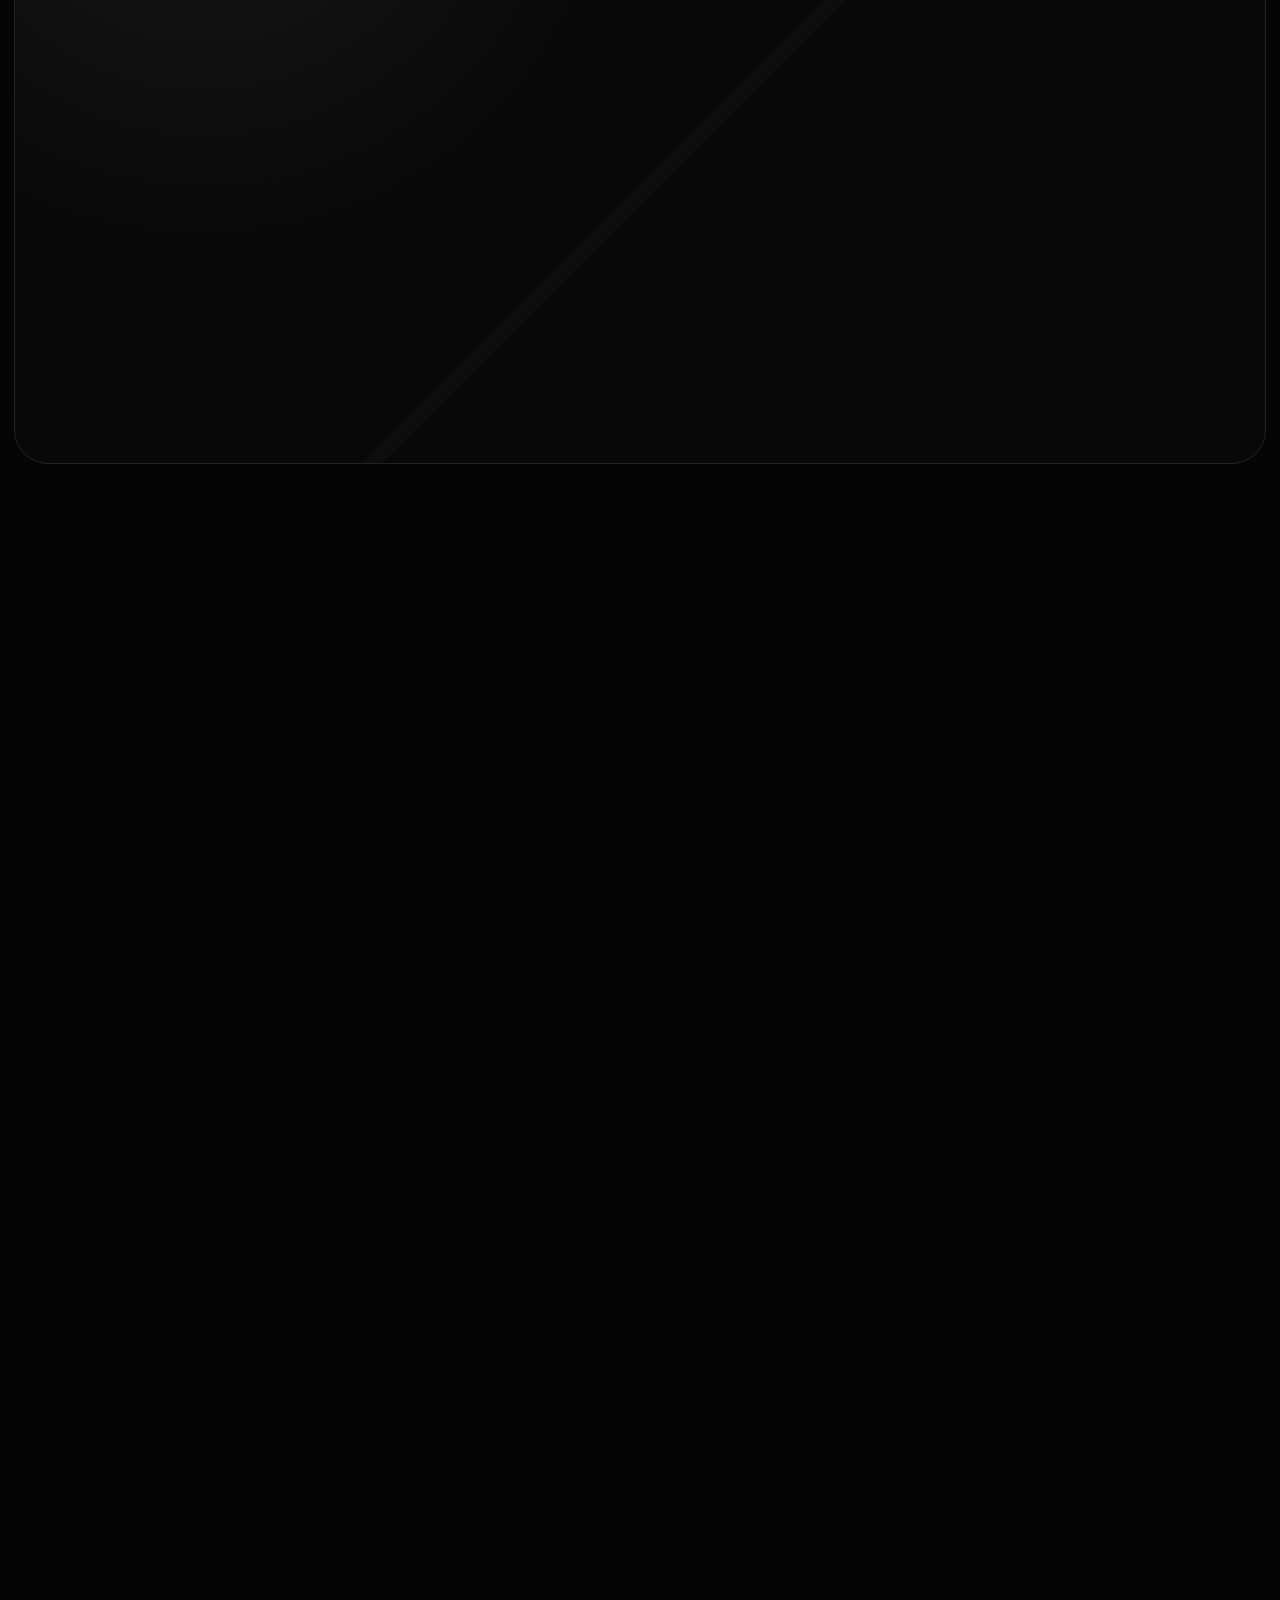
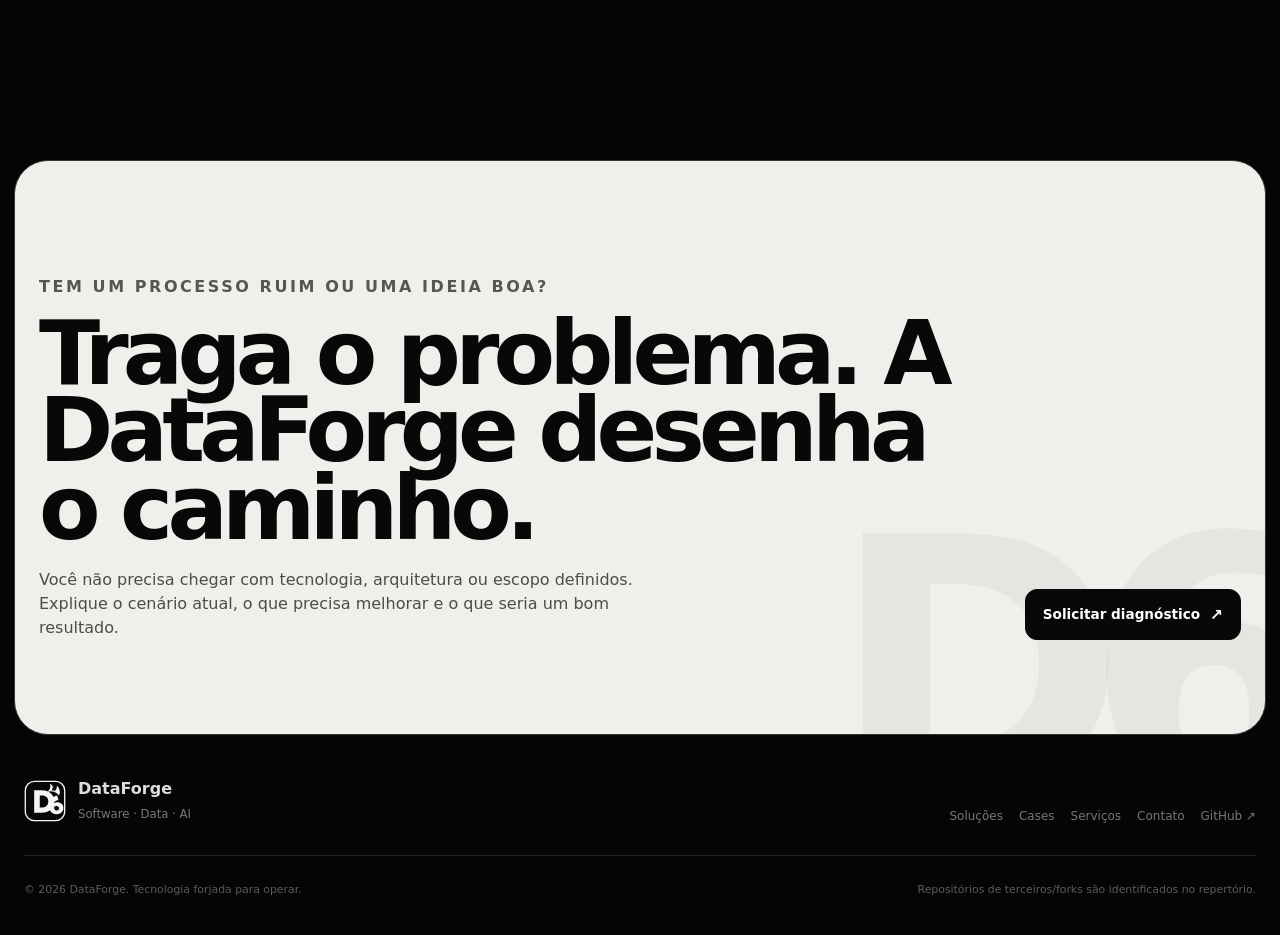
==== commit 356e101f: "feat: reposition portfolio as DataForge company website" ====
--- a/index.html
+++ b/index.html
@@ -3,88 +3,222 @@
 <head>
   <meta charset="utf-8"/>
   <meta name="viewport" content="width=device-width,initial-scale=1"/>
-  <meta name="description" content="Portfólio de Gabriel Santana — sistemas, automação, dados e IA aplicados a problemas reais."/>
-  <meta name="theme-color" content="#07100c"/>
+  <meta name="description" content="DataForge — sistemas, dados, automação, inteligência artificial e produtos digitais para transformar operação em software."/>
+  <meta name="theme-color" content="#050505"/>
   <meta name="color-scheme" content="dark"/>
   <meta name="robots" content="index,follow,max-image-preview:large"/>
   <meta name="referrer" content="strict-origin-when-cross-origin"/>
-
   <meta property="og:type" content="website"/>
   <meta property="og:locale" content="pt_BR"/>
-  <meta property="og:title" content="Gabriel Santana | Dados, IA e Desenvolvimento"/>
-  <meta property="og:description" content="Portfólio de projetos em sistemas, automação, análise de dados, IA e desenvolvimento de software."/>
-  <meta property="og:url" content="https://gabrielsantanabr.github.io/gabriel-santana-portfolio/"/>
-  <meta property="og:site_name" content="Gabriel Santana — Portfólio"/>
-  <meta property="og:image" content="https://gabrielsantanabr.github.io/gabriel-santana-portfolio/assets/portfolio-social-v4.jpg"/>
-  <meta property="og:image:url" content="https://gabrielsantanabr.github.io/gabriel-santana-portfolio/assets/portfolio-social-v4.jpg"/>
-  <meta property="og:image:secure_url" content="https://gabrielsantanabr.github.io/gabriel-santana-portfolio/assets/portfolio-social-v4.jpg"/>
-  <meta property="og:image:type" content="image/jpeg"/>
-  <meta property="og:image:width" content="1200"/>
-  <meta property="og:image:height" content="630"/>
-  <meta property="og:image:alt" content="Gabriel Santana — Dados, IA e Desenvolvimento"/>
-  <meta property="og:image" content="https://gabrielsantanabr.github.io/gabriel-santana-portfolio/assets/portfolio-social-v4.png"/>
-  <meta property="og:image:type" content="image/png"/>
-  <meta property="og:image:width" content="1200"/>
-  <meta property="og:image:height" content="630"/>
-
-  <meta name="twitter:card" content="summary_large_image"/>
-  <meta name="twitter:title" content="Gabriel Santana | Dados, IA e Desenvolvimento"/>
-  <meta name="twitter:description" content="Portfólio de projetos em sistemas, automação, análise de dados, IA e desenvolvimento de software."/>
-  <meta name="twitter:image" content="https://gabrielsantanabr.github.io/gabriel-santana-portfolio/assets/portfolio-social-v4.jpg"/>
-  <meta name="twitter:image:alt" content="Gabriel Santana — Dados, IA e Desenvolvimento"/>
-  <link rel="image_src" href="https://gabrielsantanabr.github.io/gabriel-santana-portfolio/assets/portfolio-social-v4.jpg"/>
-
+  <meta property="og:title" content="DataForge — Software, Dados & IA"/>
+  <meta property="og:description" content="Soluções digitais sob medida: sistemas, sites, automações, dashboards, APIs e IA aplicada."/>
+  <meta property="og:url" content="https://gabrielsantanabr.github.io/dataforge-portfolio/"/>
+  <meta property="og:site_name" content="DataForge"/>
+  <meta name="twitter:card" content="summary"/>
+  <meta name="twitter:title" content="DataForge — Software, Dados & IA"/>
+  <meta name="twitter:description" content="Tecnologia forjada para operar: software, dados, automação e IA aplicada."/>
   <meta http-equiv="Content-Security-Policy" content="default-src 'self'; base-uri 'none'; object-src 'none'; frame-src 'none'; media-src 'none'; worker-src 'none'; font-src 'self'; img-src 'self' data:; style-src 'self'; script-src 'self'; connect-src 'none'; form-action 'none'; upgrade-insecure-requests"/>
-  <title>Gabriel Santana | Dados, IA e Desenvolvimento</title>
-  <link rel="canonical" href="https://gabrielsantanabr.github.io/gabriel-santana-portfolio/"/>
-  <link rel="icon" href="assets/favicon.svg" type="image/svg+xml"/>
-  <link rel="stylesheet" href="styles.css"/>
-  <link rel="stylesheet" href="video-effects.css"/>
-  <link rel="stylesheet" href="portfolio-proof.css"/>
-  <link rel="stylesheet" href="identity.css"/>
+  <title>DataForge — Software, Dados & IA</title>
+  <link rel="canonical" href="https://gabrielsantanabr.github.io/dataforge-portfolio/"/>
+  <link rel="icon" href="assets/dataforge-d6.svg" type="image/svg+xml"/>
+  <link rel="stylesheet" href="company.css"/>
 </head>
 <body>
 <a class="skip-link" href="#main-content">Pular para o conteúdo</a>
-<header class="topbar"><span class="scroll-progress" aria-hidden="true"></span><a class="brand" href="index.html" aria-label="Gabriel Santana — início">GS<span>.</span></a><nav aria-label="Navegação principal"><a class="active" aria-current="page" href="index.html">Início</a><a href="#projetos">Projetos</a><a href="prices.html">Preços</a><a class="nav-cta" href="contact.html">Contato</a></nav></header>
+<header class="topbar">
+  <span class="scroll-progress" aria-hidden="true"></span>
+  <a class="brand-lockup" href="#inicio" aria-label="DataForge — início">
+    <img class="brand-mark" src="assets/dataforge-d6.svg" alt=""/>
+    <span><strong>DataForge</strong><small>Software · Data · AI</small></span>
+  </a>
+  <button class="mobile-menu-button" type="button" aria-label="Abrir menu" aria-expanded="false">☰</button>
+  <nav aria-label="Navegação principal">
+    <a href="#solucoes">Soluções</a>
+    <a href="#cases">Cases</a>
+    <a href="#repositorios">Repertório</a>
+    <a href="prices.html">Serviços</a>
+    <a class="nav-cta" href="contact.html">Falar com a DataForge</a>
+  </nav>
+</header>
+
 <main id="main-content">
   <section class="hero" id="inicio">
-    <div class="hero-copy-wrap">
-      <p class="availability"><span></span> Disponível para novos projetos</p>
-      <p class="eyebrow">SISTEMAS · DADOS · AUTOMAÇÃO</p>
-      <h1>Transformo processos manuais em <span>soluções digitais.</span></h1>
-      <p class="hero-copy">Construo sistemas, automações e produtos orientados por dados para organizar operações, reduzir trabalho manual e transformar informação em decisão.</p>
-      <div class="hero-actions"><a class="button primary" href="#projetos">Explorar projetos <span aria-hidden="true">↘</span></a><a class="button secondary" href="contact.html">Solicitar projeto</a></div>
-      <div class="hero-proof" aria-label="Resumo do portfólio"><div><strong>8</strong><span>projetos selecionados</span></div><div><strong>Data + Web</strong><span>produto de ponta a ponta</span></div><div><strong>Mobile first</strong><span>experiência responsiva</span></div></div>
-    </div>
-    <div class="hero-showcase" aria-hidden="true"><div class="showcase-glow"></div><article class="showcase-main"><div class="showcase-top"><span class="window-dots"><i></i><i></i><i></i></span><b>Decision workspace</b><small>live</small></div><div class="showcase-kpis"><div><small>Data quality</small><strong>94.8%</strong><span>+3.2%</span></div><div><small>Risk signals</small><strong>12</strong><span>3 critical</span></div></div><div class="showcase-chart"><span></span><span></span><span></span><span></span><span></span><span></span><span></span></div><div class="showcase-insight"><i></i><div><small>INSIGHT</small><strong>Margem melhorou no canal direto</strong><span>Impacto estimado +8,4%</span></div></div></article><article class="float-card float-a"><small>AUTOMAÇÃO</small><strong>Processo concluído</strong><span>42 registros tratados</span></article><article class="float-card float-b"><small>SISTEMA</small><strong>4 atendimentos</strong><span>Agenda de hoje</span></article></div>
-  </section>
-
-  <section class="trust-strip" aria-label="Áreas de atuação"><span>Python</span><i></i><span>SQL</span><i></i><span>Django</span><i></i><span>FastAPI</span><i></i><span>Machine Learning</span><i></i><span>Automação</span><i></i><span>Business Intelligence</span></section>
-
-  <section class="section projects-section" id="projetos">
-    <div class="section-head"><div><p class="eyebrow">TRABALHO SELECIONADO</p><h2>Projetos que mostram <span>produto e profundidade.</span></h2></div><p>Cases demonstráveis, sistemas comerciais e projetos de dados/IA. Cada card abre uma página própria com problema, arquitetura, recursos e estado atual.</p></div>
-    <div class="filters" role="group" aria-label="Filtrar projetos"><button class="filter-button active" type="button" data-filter="all">Todos</button><button class="filter-button" type="button" data-filter="product">Produtos</button><button class="filter-button" type="button" data-filter="data">Dados & IA</button><button class="filter-button" type="button" data-filter="web">Web</button></div>
-    <div class="project-grid">
-      <article class="project-card project-wide featured" data-category="product web"><div class="project-visual clientflow-visual"><div class="cf-preview"><div class="cf-side"><b>CF</b><i></i><i></i><i></i><i></i></div><div class="cf-main"><div class="cf-head"><b>ClientFlow</b><span>Agenda de hoje</span></div><div class="cf-kpis"><div><small>Atendimentos</small><strong>4</strong></div><div><small>Receita</small><strong>R$ 335</strong></div><div><small>Clientes</small><strong>5</strong></div></div><div class="cf-agenda"><span><b>09:30</b> Lucas Almeida <i>Confirmado</i></span><span><b>11:00</b> Rafael Costa <i>Confirmado</i></span><span><b>14:30</b> Bruno Martins <i>Pendente</i></span></div></div></div></div><div class="project-meta"><span class="tag">Produto comercial</span><span>01</span></div><small class="project-brand">CLIENTFLOW</small><h3>Agenda e CRM para Serviços</h3><p>Centraliza horários, clientes, serviços, orçamentos e atendimento para negócios que trabalham com hora marcada.</p><div class="stack">JavaScript · CRM · Scheduling · PWA</div><a class="card-button" href="clientflow.html">Explorar projeto <span>↗</span></a></article>
-      <article class="project-card project-tall ai-card featured" data-category="data product"><div class="project-visual decision-visual"><div class="decision-preview"><div class="decision-head"><b>DecisionForge AI</b><span>Executive analysis</span></div><div class="decision-score"><div><small>DATA QUALITY</small><strong>94.8</strong><span>/100</span></div><div class="decision-ring"><i></i></div></div><div class="decision-signals"><span><i></i><b>3</b> anomalias críticas</span><span><i></i><b>4</b> drivers relevantes</span><span><i></i><b>+6.2%</b> forecast</span></div><div class="mini-forecast"><i></i><i></i><i></i><i></i><i></i><i></i></div></div></div><div class="project-meta"><span class="tag">Machine Learning</span><span>02</span></div><small class="project-brand">DECISIONFORGE AI</small><h3>Análise Inteligente de Dados</h3><p>Detecta problemas de qualidade, anomalias e padrões para transformar bases empresariais em decisões explicáveis.</p><div class="stack">FastAPI · Pandas · scikit-learn · Forecasting</div><a class="card-button" href="decisionforge-ai.html">Explorar projeto <span>↗</span></a></article>
-      <article class="project-card" data-category="data"><div class="project-visual curtailment-visual"><div class="curtail-preview"><div class="curtail-head"><b>Curtailment Intelligence</b><span>Renewable operations</span></div><div class="risk-row"><div><small>RISCO</small><strong>72%</strong><span>próximas 6h</span></div><div><small>ENERGIA</small><strong>18.4</strong><span>MWh em risco</span></div></div><div class="power-line"><i></i><i></i><i></i><i></i><i></i><i></i></div><div class="impact-chip"><span>Otimização</span><b>+11.2 MWh recuperáveis</b></div></div></div><div class="project-meta"><span class="tag">AI + Energia</span><span>03</span></div><small class="project-brand">CURTAILMENT INTELLIGENCE</small><h3>IA para Risco Energético</h3><p>Prevê risco de restrição de geração e estima impacto para apoiar decisões operacionais em energia renovável.</p><div class="stack">FastAPI · ML · Optimization · SQLAlchemy</div><a class="card-button" href="curtailment-intelligence.html">Explorar projeto <span>↗</span></a></article>
-      <article class="project-card" data-category="product web"><div class="project-visual finance-visual"><div class="ui-window"><div class="ui-top"><b>Finance Manager</b><span>Visão mensal</span></div><div class="ui-body"><aside><b>FM</b><span>Visão geral</span><span>Lançamentos</span><span>Relatórios</span></aside><section><div class="ui-kpis"><div><small>Receitas</small><strong>R$ 18,4k</strong></div><div><small>Despesas</small><strong>R$ 11,2k</strong></div><div><small>Saldo</small><strong>R$ 7,2k</strong></div></div><div class="clean-chart"><div></div><div></div><div></div><div></div><div></div><div></div></div></section></div></div></div><div class="project-meta"><span class="tag">Sistema financeiro</span><span>04</span></div><small class="project-brand">FINANCE MANAGER</small><h3>Sistema de Gestão Financeira</h3><p>Organiza receitas, despesas, aprovações, usuários, relatórios e auditoria em um único fluxo.</p><div class="stack">Python · Django · PostgreSQL · Chart.js</div><a class="card-button" href="gestao-financeira.html">Explorar projeto <span>↗</span></a></article>
-      <article class="project-card" data-category="product data"><div class="project-visual pricing-visual"><div class="sheet-preview"><div class="sheet-title"><b>Pricing & Sales</b><span>Resumo comercial</span></div><div class="sheet-metrics"><div><small>Receita</small><strong>R$ 8.960</strong></div><div><small>Lucro</small><strong>R$ 3.210</strong></div><div><small>Margem</small><strong>35,8%</strong></div></div><div class="real-table"><div class="table-head"><span>Produto</span><span>Custo</span><span>Venda</span><span>Margem</span></div><div><span>Produto A</span><span>R$ 4,20</span><span>R$ 9,00</span><span>53%</span></div><div><span>Produto B</span><span>R$ 22,80</span><span>R$ 48,00</span><span>52%</span></div><div><span>Produto C</span><span>R$ 3,10</span><span>R$ 7,00</span><span>56%</span></div></div></div></div><div class="project-meta"><span class="tag">Dados + negócio</span><span>05</span></div><small class="project-brand">PRICING & SALES MANAGER</small><h3>Precificação e Análise de Vendas</h3><p>Calcula custos, preço, margem e desempenho comercial para apoiar decisões de pequenos negócios.</p><div class="stack">Excel · Data Modeling · Business Analytics</div><a class="card-button" href="precificacao-vendas.html">Explorar projeto <span>↗</span></a></article>
-      <article class="project-card" data-category="web product"><div class="project-visual site-visual"><div class="browser-preview"><div class="browser-toolbar"><i></i><i></i><i></i><span>empresa.local</span></div><div class="browser-content"><nav><b>Marca</b><span>Início</span><span>Sobre</span><span>Conteúdo</span><span>Contato</span></nav><div class="site-hero"><small>SITE INSTITUCIONAL</small><strong>Conteúdo claro e administrável.</strong><span class="preview-button">Saiba mais</span></div><div class="site-cards"><article><b>Sobre</b><small>Institucional</small></article><article><b>Agenda</b><small>Conteúdo</small></article><article><b>Contato</b><small>Formulário</small></article></div></div></div></div><div class="project-meta"><span class="tag">Full-stack</span><span>06</span></div><small class="project-brand">INSTITUTIONAL SITE TEMPLATE</small><h3>Site Institucional com Painel</h3><p>Presença digital profissional com conteúdo atualizável por uma área administrativa própria.</p><div class="stack">TypeScript · React · Next.js · Cloudflare D1</div><a class="card-button" href="site-institucional-painel.html">Explorar projeto <span>↗</span></a></article>
-      <article class="project-card compact-card" data-category="data"><div class="compact-icon">DA</div><div class="project-meta"><span class="tag">Análise de dados</span><span>07</span></div><small class="project-brand">CSV SALES ANALYZER</small><h3>Análise Automatizada de Vendas</h3><p>Transforma arquivos de vendas em métricas, rankings, gráficos e relatórios prontos para análise.</p><div class="stack">Python · Pandas · Matplotlib · OpenPyXL</div><a class="card-button" href="analise-vendas.html">Explorar projeto <span>↗</span></a></article>
-      <article class="project-card compact-card" data-category="data"><div class="compact-icon">RP</div><div class="project-meta"><span class="tag status">Em desenvolvimento</span><span>08</span></div><small class="project-brand">RIFTPILOT</small><h3>Assistente Analítico para League of Legends</h3><p>Organiza contexto de partida e transforma dados disponíveis em recomendações explicáveis para o jogador.</p><div class="stack">Python · FastAPI · Pydantic · Analytics</div><a class="card-button" href="riftpilot.html">Explorar projeto <span>↗</span></a></article>
-    </div>
-  </section>
-
-  <section class="section services-section"><div class="section-head"><div><p class="eyebrow">COMO POSSO AJUDAR</p><h2>Da ideia ao sistema <span>em produção.</span></h2></div><p>Parto de bases prontas quando isso economiza tempo e construo sob medida quando o problema exige arquitetura própria.</p></div><div class="solution-grid"><article class="solution-card"><span class="solution-number">01</span><h3>Sistemas para operação</h3><p>Gestão, agenda, clientes, financeiro, aprovações e fluxos internos.</p><a href="prices.html">Ver soluções →</a></article><article class="solution-card"><span class="solution-number">02</span><h3>Dados & automação</h3><p>Planilhas inteligentes, pipelines, dashboards, KPIs e redução de trabalho manual.</p><a href="prices.html">Ver soluções →</a></article><article class="solution-card"><span class="solution-number">03</span><h3>Sites & experiência</h3><p>Presença institucional, painéis internos e experiências digitais responsivas.</p><a href="prices.html">Ver soluções →</a></article><article class="solution-card"><span class="solution-number">04</span><h3>IA aplicada</h3><p>Modelos explicáveis, previsão, análise de anomalias e produtos orientados por dados.</p><a href="contact.html?service=custom">Conversar sobre IA →</a></article></div></section>
-
-  <section class="section profile-proof" aria-labelledby="profile-proof-title"><div class="section-head"><div><p class="eyebrow">BASE PROFISSIONAL</p><h2 id="profile-proof-title">Projetos fortes precisam de <span>fundamento.</span></h2></div><p>Minha base combina dados, desenvolvimento de software, experiência com processos reais e raciocínio quantitativo.</p></div><div class="profile-proof-grid"><article class="profile-card"><span>01</span><h3>Dados & IA</h3><p>Engenharia de Dados, SQL e análise aplicadas em projetos de previsão, anomalias, segmentação e decisão.</p><div class="profile-tags"><span>Python</span><span>SQL</span><span>ML</span><span>Pandas</span></div></article><article class="profile-card"><span>02</span><h3>Software & produto</h3><p>APIs, sistemas web, bancos de dados e interfaces responsivas com foco em regras de negócio e uso real.</p><div class="profile-tags"><span>Django</span><span>FastAPI</span><span>PostgreSQL</span><span>Web</span></div></article><article class="profile-card"><span>03</span><h3>Raciocínio quantitativo</h3><p>Modelagem, métricas, lógica e resolução estruturada de problemas aplicadas a projetos técnicos.</p><div class="profile-tags"><span>Modelagem</span><span>Lógica</span><span>Métricas</span></div></article><article class="profile-card"><span>04</span><h3>Operação real</h3><p>Experiência com organização de dados, documentos e processos, além de soluções para pequenos negócios e organizações.</p><div class="profile-tags"><span>Processos</span><span>Dados</span><span>Automação</span></div></article></div><div class="profile-proof-footer"><p>Os projetos destacados são os mais relevantes. Estudos e experimentos ficam no GitHub sem competir com os cases principais.</p><a class="button secondary" href="https://github.com/GabrielSantanaBR" target="_blank" rel="noopener noreferrer">Ver GitHub completo <span>↗</span></a></div></section>
-
-  <section class="section process-section"><div class="section-head"><div><p class="eyebrow">PROCESSO</p><h2>Menos burocracia. <span>Mais clareza.</span></h2></div></div><div class="process-grid"><article><span>01</span><strong>Entender</strong><p>Você descreve o problema, usuários, rotina atual e objetivo.</p></article><article><span>02</span><strong>Estruturar</strong><p>Eu transformo isso em escopo, prioridades, arquitetura e proposta.</p></article><article><span>03</span><strong>Construir</strong><p>Desenvolvimento, validação, ajustes e entrega com foco no uso real.</p></article></div></section>
-
-  <section class="section final-cta"><div><p class="eyebrow">TEM UM PROBLEMA PARA RESOLVER?</p><h2>Conte a situação. <span>A tecnologia vem depois.</span></h2><p>Envie uma mensagem curta com objetivo, orçamento aproximado e melhor canal de contato.</p></div><a class="button primary large-button" href="contact.html">Enviar mensagem <span>↗</span></a></section>
+    <div class="hero-copy">
+      <div class="availability"><i aria-hidden="true"></i> Projetos sob medida · do MVP à operação</div>
+      <p class="eyebrow">DATAFORGE / SOFTWARE STUDIO</p>
+      <h1>Forjamos <span class="outline">tecnologia</span> para operar.</h1>
+      <p class="hero-lead">Transformamos processos, dados e ideias em sistemas utilizáveis: software de gestão, experiências web, automações, dashboards, APIs e inteligência artificial aplicada a problemas que realmente existem.</p>
+      <div class="hero-actions">
+        <a class="button primary magnetic" href="#cases">Ver o que já construímos <span class="arrow">↘</span></a>
+        <a class="button ghost magnetic" href="contact.html">Trazer um problema <span class="arrow">↗</span></a>
+      </div>
+      <div class="hero-meta" aria-label="Resumo da DataForge">
+        <div><strong data-counter="25">25</strong><span>repositórios de projeto públicos</span></div>
+        <div><strong data-counter="8">8</strong><span>frentes de solução</span></div>
+        <div><strong>Full-stack</strong><span>dados + backend + produto</span></div>
+      </div>
+    </div>
+    <div class="hero-art" aria-hidden="true">
+      <div class="forge-core">
+        <div class="orbit one"><span></span></div>
+        <div class="orbit two"><span></span></div>
+        <img class="forge-logo" src="assets/dataforge-d6.svg" alt=""/>
+        <div class="scanline"></div>
+        <div class="code-chip chip-a"><small>PIPELINE</small><strong>dados → decisão</strong></div>
+        <div class="code-chip chip-b"><small>SYSTEM</small><strong>operação centralizada</strong></div>
+        <div class="code-chip chip-c"><small>DEPLOY</small><strong>produto demonstrável</strong></div>
+      </div>
+    </div>
+  </section>
+
+  <div class="capability-ticker" aria-label="Tecnologias e capacidades">
+    <div class="ticker-track">
+      <span>Python</span><i></i><span>Django</span><i></i><span>FastAPI</span><i></i><span>PostgreSQL</span><i></i><span>React</span><i></i><span>TypeScript</span><i></i><span>Machine Learning</span><i></i><span>Business Intelligence</span><i></i><span>Automação</span><i></i><span>APIs</span><i></i><span>Cloud</span><i></i><span>Segurança</span><i></i>
+      <span>Python</span><i></i><span>Django</span><i></i><span>FastAPI</span><i></i><span>PostgreSQL</span><i></i><span>React</span><i></i><span>TypeScript</span><i></i><span>Machine Learning</span><i></i><span>Business Intelligence</span><i></i><span>Automação</span><i></i><span>APIs</span><i></i><span>Cloud</span><i></i><span>Segurança</span><i></i>
+    </div>
+  </div>
+
+  <section class="section" id="solucoes">
+    <div class="section-head reveal">
+      <div><p class="eyebrow">O QUE A DATAFORGE ENTREGA</p><h2>Não vendemos “um site”. Construímos a <span class="accent">solução que o fluxo pede.</span></h2></div>
+      <p>Os serviços que já existiam continuam, agora ampliados pelos projetos mais recentes. Cada frente pode ser entregue isoladamente ou combinada em um produto maior.</p>
+    </div>
+    <div class="solutions-grid">
+      <article class="solution-card wide reveal tilt"><span class="num">01 / SISTEMAS</span><h3>Sistemas de gestão e operação</h3><p>Centralização de clientes, agenda, financeiro, pedidos, estoque, aprovações, equipe e regras específicas do negócio.</p><ul><li>CRM</li><li>Financeiro</li><li>Backoffice</li><li>Workflows</li><li>Permissões</li></ul></article>
+      <article class="solution-card wide reveal tilt"><span class="num">02 / PRODUTO WEB</span><h3>Sites, lojas e experiências comerciais</h3><p>Sites institucionais, cardápios, vitrines, landing pages, ecommerce e experiências interativas pensadas para conversão e celular.</p><ul><li>React</li><li>TypeScript</li><li>SEO técnico</li><li>Analytics</li><li>PWA</li></ul></article>
+      <article class="solution-card reveal tilt"><span class="num">03 / DADOS</span><h3>Dashboards & Business Intelligence</h3><p>Limpeza, modelagem, KPIs, visualizações, relatórios e leitura executiva para transformar bases dispersas em decisão.</p><ul><li>Pandas</li><li>Streamlit</li><li>Excel</li><li>KPIs</li></ul></article>
+      <article class="solution-card reveal tilt"><span class="num">04 / IA</span><h3>Machine Learning aplicável</h3><p>Forecasting, anomalias, segmentação, classificação e modelos explicáveis quando o problema realmente pede inteligência preditiva.</p><ul><li>scikit-learn</li><li>XAI</li><li>Forecast</li><li>ML</li></ul></article>
+      <article class="solution-card reveal tilt"><span class="num">05 / AUTOMAÇÃO</span><h3>Planilhas e processos automáticos</h3><p>Ferramentas para precificação, vendas, relatórios, validação de dados e eliminação de tarefas repetitivas.</p><ul><li>Excel</li><li>openpyxl</li><li>ETL</li><li>Relatórios</li></ul></article>
+      <article class="solution-card reveal tilt"><span class="num">06 / BACKEND</span><h3>APIs e integrações</h3><p>APIs REST, bancos relacionais, autenticação, filas, integrações e contratos de dados preparados para crescer com o produto.</p><ul><li>FastAPI</li><li>Django</li><li>SQL</li><li>OpenAPI</li></ul></article>
+      <article class="solution-card wide reveal tilt"><span class="num">07 / VERTICAIS</span><h3>MVPs para negócios específicos</h3><p>Prototipação de produtos para academias, pet shops, barbearias, cafeterias, confeitaria e serviços — com foco no problema operacional de cada nicho.</p><ul><li>Academias</li><li>Pet</li><li>Beleza</li><li>Food</li><li>Serviços</li></ul></article>
+      <article class="solution-card wide reveal tilt"><span class="num">08 / EVOLUÇÃO</span><h3>Modernização, deploy e segurança</h3><p>Preparação para produção, revisão de arquitetura, proteção de dados, CI, Docker e caminhos de deploy em Render, GitHub Pages e Cloudflare.</p><ul><li>Render</li><li>Docker</li><li>CI</li><li>Cloudflare</li><li>Security</li></ul></article>
+    </div>
+  </section>
+
+  <section class="proof-band" aria-labelledby="proof-title">
+    <div class="proof-inner">
+      <div class="section-head reveal">
+        <div><p class="eyebrow">PROVA, NÃO PROMESSA</p><h2 id="proof-title">Experiência demonstrada em <span class="accent">produtos reais e protótipos verificáveis.</span></h2></div>
+        <p>O repertório público atravessa produto, dados, backend e operação. Projetos com infraestrutura pesada podem ser demonstrados por repositório até existirem ambientes permanentes de apresentação.</p>
+      </div>
+      <div class="proof-stats reveal">
+        <div class="proof-stat"><strong data-counter="25">25</strong><span>projetos públicos listados</span></div>
+        <div class="proof-stat"><strong data-counter="7">7</strong><span>cases comerciais destacados</span></div>
+        <div class="proof-stat"><strong data-counter="6" data-suffix="+">6+</strong><span>stacks de produto</span></div>
+        <div class="proof-stat"><strong>0→1</strong><span>da ideia ao MVP</span></div>
+      </div>
+    </div>
+  </section>
+
+  <section class="section" id="cases">
+    <div class="section-head reveal">
+      <div><p class="eyebrow">CASES SELECIONADOS</p><h2>O repertório que comprova <span class="accent">capacidade de entrega.</span></h2></div>
+      <p>Estes projetos representam as frentes que a DataForge consegue transformar em serviço. O repositório completo aparece logo abaixo.</p>
+    </div>
+    <div class="case-grid">
+      <article class="case-card featured reveal tilt">
+        <div class="case-visual"><span class="case-ribbon">Full commerce + operação</span><div class="case-terminal"><div class="bar"><i></i><i></i><i></i></div><div class="screen"><div class="line"></div><div class="line"></div><div class="line"></div></div></div></div>
+        <div class="case-body"><div class="case-top"><span>Nossas Delícias</span><span class="status live">Render-ready</span></div><h3>Comércio digital + central de gestão completa</h3><p>Vitrine, cardápio, montagem visual de bolos, clientes, pedidos, eventos, mensagens, logística, estoque, precificação, financeiro e BI em uma aplicação Django com PostgreSQL e Redis.</p><div class="case-stack"><span>Django</span><span>PostgreSQL</span><span>Redis</span><span>WebSockets</span><span>Mercado Pago</span></div><a class="case-link" href="https://github.com/GabrielSantanaBR/nossas-delicias-site" target="_blank" rel="noopener noreferrer">Abrir repositório <b>↗</b></a></div>
+      </article>
+      <article class="case-card side reveal tilt">
+        <div class="case-visual"><span class="case-ribbon">AI / Decision Intelligence</span><div class="case-terminal"><div class="bar"><i></i><i></i><i></i></div><div class="screen"><div class="line"></div><div class="line"></div><div class="line"></div></div></div></div>
+        <div class="case-body"><div class="case-top"><span>DecisionForge AI</span><span class="status">Demo</span></div><h3>Dados empresariais em decisão explicável</h3><p>Qualidade de dados, anomalias, segmentação, drivers, forecasting e copiloto sobre CSV/XLSX.</p><div class="case-stack"><span>FastAPI</span><span>Pandas</span><span>scikit-learn</span></div><a class="case-link" href="https://github.com/GabrielSantanaBR/decisionforge-ai" target="_blank" rel="noopener noreferrer">Ver case <b>↗</b></a></div>
+      </article>
+      <article class="case-card side reveal tilt">
+        <div class="case-visual"><span class="case-ribbon">Energia + ML</span><div class="case-terminal"><div class="bar"><i></i><i></i><i></i></div><div class="screen"><div class="line"></div><div class="line"></div><div class="line"></div></div></div></div>
+        <div class="case-body"><div class="case-top"><span>Curtailment Intelligence</span><span class="status">Hackathon base</span></div><h3>Previsão, explicação e otimização energética</h3><p>Risco de curtailment, impacto em MWh, cenários de mitigação e otimização linear.</p><div class="case-stack"><span>FastAPI</span><span>React</span><span>ML</span><span>Optimization</span></div><a class="case-link" href="https://github.com/GabrielSantanaBR/curtailment-intelligence" target="_blank" rel="noopener noreferrer">Ver case <b>↗</b></a></div>
+      </article>
+      <article class="case-card featured reveal tilt">
+        <div class="case-visual"><span class="case-ribbon">Pet commerce</span><div class="case-terminal"><div class="bar"><i></i><i></i><i></i></div><div class="screen"><div class="line"></div><div class="line"></div><div class="line"></div></div></div></div>
+        <div class="case-body"><div class="case-top"><span>Pata & Companhia</span><span class="status">MVP</span></div><h3>Pet shop premium com loja, serviços e agendamento</h3><p>Busca, filtros, carrinho, serviços, agendamento em cinco etapas, painel Meu Pet, fidelidade e experiência mobile completa.</p><div class="case-stack"><span>React</span><span>TypeScript</span><span>Vite</span><span>Tailwind</span></div><a class="case-link" href="https://github.com/GabrielSantanaBR/projeto-petshop" target="_blank" rel="noopener noreferrer">Abrir repositório <b>↗</b></a></div>
+      </article>
+      <article class="case-card reveal tilt">
+        <div class="case-visual"><span class="case-ribbon">CRM / PWA</span><div class="case-terminal"><div class="bar"><i></i><i></i><i></i></div><div class="screen"><div class="line"></div><div class="line"></div><div class="line"></div></div></div></div>
+        <div class="case-body"><div class="case-top"><span>ClientFlow</span><span class="status">Produto demo</span></div><h3>Agenda, clientes e atendimento</h3><p>CRM demonstrável para negócios de serviços, com agenda, orçamento, WhatsApp e página pública de agendamento.</p><div class="case-stack"><span>JavaScript</span><span>PWA</span><span>CRM</span></div><a class="case-link" href="https://github.com/GabrielSantanaBR/clientflow" target="_blank" rel="noopener noreferrer">Abrir repositório <b>↗</b></a></div>
+      </article>
+      <article class="case-card reveal tilt">
+        <div class="case-visual"><span class="case-ribbon">Finance operations</span><div class="case-terminal"><div class="bar"><i></i><i></i><i></i></div><div class="screen"><div class="line"></div><div class="line"></div><div class="line"></div></div></div></div>
+        <div class="case-body"><div class="case-top"><span>Finance Manager</span><span class="status">Case público</span></div><h3>Gestão financeira com regras reais</h3><p>Receitas, despesas, aprovações, departamentos, auditoria, autenticação e configuração segura para produção.</p><div class="case-stack"><span>Django</span><span>PostgreSQL</span><span>Security</span></div><a class="case-link" href="https://github.com/GabrielSantanaBR/finance-manager" target="_blank" rel="noopener noreferrer">Abrir repositório <b>↗</b></a></div>
+      </article>
+      <article class="case-card reveal tilt">
+        <div class="case-visual"><span class="case-ribbon">Brand + catálogo</span><div class="case-terminal"><div class="bar"><i></i><i></i><i></i></div><div class="screen"><div class="line"></div><div class="line"></div><div class="line"></div></div></div></div>
+        <div class="case-body"><div class="case-top"><span>Coffee Five</span><span class="status">Site estático</span></div><h3>Presença digital e cardápio navegável</h3><p>Site institucional e cardápio completo com busca, filtros e arquitetura pronta para publicação estática.</p><div class="case-stack"><span>Web</span><span>Responsive</span><span>Catalog</span></div><a class="case-link" href="https://github.com/GabrielSantanaBR/coffee_five_site" target="_blank" rel="noopener noreferrer">Abrir repositório <b>↗</b></a></div>
+      </article>
+    </div>
+    <div class="render-note reveal"><span class="pulse" aria-hidden="true"></span><div><strong>Demos com backend podem não ficar permanentemente ligadas.</strong><span>Enquanto os ambientes gratuitos/temporários não forem substituídos por infraestrutura permanente, o repositório e a demonstração guiada funcionam como prova técnica.</span></div><a href="#repositorios">Ver todo o repertório ↓</a></div>
+  </section>
+
+  <section class="section" id="repositorios">
+    <div class="section-head reveal">
+      <div><p class="eyebrow">REPERTÓRIO COMPLETO</p><h2>Todos os projetos públicos, <span class="accent">sem esconder os experimentos.</span></h2></div>
+      <p>Cases maduros, MVPs, estudos, utilitários e forks aparecem separados por contexto. Forks são explicitamente identificados e não são apresentados como autoria da DataForge.</p>
+    </div>
+    <div class="repo-shell reveal">
+      <div class="repo-toolbar">
+        <div class="repo-filters" role="group" aria-label="Filtrar repositórios">
+          <button class="repo-filter active" data-filter="all" aria-pressed="true">Todos</button>
+          <button class="repo-filter" data-filter="product" aria-pressed="false">Produto</button>
+          <button class="repo-filter" data-filter="data" aria-pressed="false">Dados & IA</button>
+          <button class="repo-filter" data-filter="web" aria-pressed="false">Web</button>
+          <button class="repo-filter" data-filter="backend" aria-pressed="false">Backend</button>
+          <button class="repo-filter" data-filter="lab" aria-pressed="false">Lab</button>
+          <button class="repo-filter" data-filter="fork" aria-pressed="false">Forks</button>
+        </div>
+        <span class="repo-count">25 repositórios</span>
+      </div>
+      <div class="repo-list">
+        <a class="repo-item" data-tags="product data backend" data-kind="original" href="https://github.com/GabrielSantanaBR/decisionforge-ai" target="_blank" rel="noopener noreferrer"><span class="repo-index">01</span><span class="repo-name">decisionforge-ai</span><span class="repo-desc">Decision intelligence: qualidade, anomalias, clusters, drivers e forecasting.</span><span class="repo-tags"><span>AI</span><span>FastAPI</span><span>ML</span></span><span class="repo-arrow">↗</span></a>
+        <a class="repo-item" data-tags="product data backend" data-kind="original" href="https://github.com/GabrielSantanaBR/curtailment-intelligence" target="_blank" rel="noopener noreferrer"><span class="repo-index">02</span><span class="repo-name">curtailment-intelligence</span><span class="repo-desc">Plataforma de apoio à decisão para risco e mitigação em energia renovável.</span><span class="repo-tags"><span>Energy</span><span>ML</span><span>React</span></span><span class="repo-arrow">↗</span></a>
+        <a class="repo-item" data-tags="product web backend" data-kind="original" href="https://github.com/GabrielSantanaBR/nossas-delicias-site" target="_blank" rel="noopener noreferrer"><span class="repo-index">03</span><span class="repo-name">nossas-delicias-site</span><span class="repo-desc">Plataforma de confeitaria com ecommerce, operação, financeiro, BI e atendimento.</span><span class="repo-tags"><span>Django</span><span>Commerce</span><span>Ops</span></span><span class="repo-arrow">↗</span></a>
+        <a class="repo-item" data-tags="product web" data-kind="original" href="https://github.com/GabrielSantanaBR/projeto-petshop" target="_blank" rel="noopener noreferrer"><span class="repo-index">04</span><span class="repo-name">projeto-petshop</span><span class="repo-desc">MVP premium de pet shop com loja, serviços e agendamento completo.</span><span class="repo-tags"><span>React</span><span>TypeScript</span></span><span class="repo-arrow">↗</span></a>
+        <a class="repo-item" data-tags="product web" data-kind="original" href="https://github.com/GabrielSantanaBR/coffee_five_site" target="_blank" rel="noopener noreferrer"><span class="repo-index">05</span><span class="repo-name">coffee_five_site</span><span class="repo-desc">Site institucional e cardápio filtrável para cafeteria.</span><span class="repo-tags"><span>Web</span><span>Catalog</span></span><span class="repo-arrow">↗</span></a>
+        <a class="repo-item" data-tags="product web" data-kind="original" href="https://github.com/GabrielSantanaBR/projeto_academia" target="_blank" rel="noopener noreferrer"><span class="repo-index">06</span><span class="repo-name">projeto_academia</span><span class="repo-desc">MVP de produto para academias e operação de treino, em evolução.</span><span class="repo-tags"><span>Fitness</span><span>MVP</span></span><span class="repo-arrow">↗</span></a>
+        <a class="repo-item" data-tags="product data lab" data-kind="original" href="https://github.com/GabrielSantanaBR/projeto-barbearia" target="_blank" rel="noopener noreferrer"><span class="repo-index">07</span><span class="repo-name">projeto-barbearia</span><span class="repo-desc">Conceito de MVP para visualização de cortes com IA e referência em múltiplos ângulos.</span><span class="repo-tags"><span>AI</span><span>Beauty</span><span>Roadmap</span></span><span class="repo-arrow">↗</span></a>
+        <a class="repo-item" data-tags="product web" data-kind="original" href="https://github.com/GabrielSantanaBR/clientflow" target="_blank" rel="noopener noreferrer"><span class="repo-index">08</span><span class="repo-name">clientflow</span><span class="repo-desc">Agenda, CRM, orçamento, mensagens e página pública de agendamento.</span><span class="repo-tags"><span>CRM</span><span>PWA</span></span><span class="repo-arrow">↗</span></a>
+        <a class="repo-item" data-tags="product backend" data-kind="original" href="https://github.com/GabrielSantanaBR/finance-manager" target="_blank" rel="noopener noreferrer"><span class="repo-index">09</span><span class="repo-name">finance-manager</span><span class="repo-desc">Gestão financeira, permissões, aprovações, auditoria e segurança.</span><span class="repo-tags"><span>Django</span><span>PostgreSQL</span></span><span class="repo-arrow">↗</span></a>
+        <a class="repo-item" data-tags="product web backend" data-kind="original" href="https://github.com/GabrielSantanaBR/institutional-site-template" target="_blank" rel="noopener noreferrer"><span class="repo-index">10</span><span class="repo-name">institutional-site-template</span><span class="repo-desc">Site institucional full-stack com painel, permissões e Cloudflare D1.</span><span class="repo-tags"><span>React</span><span>D1</span><span>Drizzle</span></span><span class="repo-arrow">↗</span></a>
+        <a class="repo-item" data-tags="product web" data-kind="original" href="https://github.com/GabrielSantanaBR/hotmart_sites" target="_blank" rel="noopener noreferrer"><span class="repo-index">11</span><span class="repo-name">hotmart_sites</span><span class="repo-desc">Ecossistema NexoPlan com páginas comerciais, ofertas, analytics e Hotmart.</span><span class="repo-tags"><span>Landing</span><span>Analytics</span></span><span class="repo-arrow">↗</span></a>
+        <a class="repo-item" data-tags="data product" data-kind="original" href="https://github.com/GabrielSantanaBR/bakery-manager" target="_blank" rel="noopener noreferrer"><span class="repo-index">12</span><span class="repo-name">bakery-manager</span><span class="repo-desc">Precificação, custos, vendas e BI para pequenos negócios.</span><span class="repo-tags"><span>Excel</span><span>Pandas</span><span>Pricing</span></span><span class="repo-arrow">↗</span></a>
+        <a class="repo-item" data-tags="data product" data-kind="original" href="https://github.com/GabrielSantanaBR/csv-sales-analyzer" target="_blank" rel="noopener noreferrer"><span class="repo-index">13</span><span class="repo-name">csv-sales-analyzer</span><span class="repo-desc">Sales Intelligence com qualidade de dados, KPIs, anomalias e relatórios.</span><span class="repo-tags"><span>Python</span><span>Streamlit</span></span><span class="repo-arrow">↗</span></a>
+        <a class="repo-item" data-tags="backend lab" data-kind="original" href="https://github.com/GabrielSantanaBR/url-shortener-api" target="_blank" rel="noopener noreferrer"><span class="repo-index">14</span><span class="repo-name">url-shortener-api</span><span class="repo-desc">API REST de encurtamento, redirecionamento, métricas e persistência.</span><span class="repo-tags"><span>FastAPI</span><span>SQLite</span></span><span class="repo-arrow">↗</span></a>
+        <a class="repo-item" data-tags="data backend lab" data-kind="original" href="https://github.com/GabrielSantanaBR/riftpilot" target="_blank" rel="noopener noreferrer"><span class="repo-index">15</span><span class="repo-name">riftpilot</span><span class="repo-desc">Assistente analítico experimental para League of Legends com regras explicáveis.</span><span class="repo-tags"><span>Analytics</span><span>FastAPI</span></span><span class="repo-arrow">↗</span></a>
+        <a class="repo-item" data-tags="data lab" data-kind="original" href="https://github.com/GabrielSantanaBR/projeto_excel_DIO" target="_blank" rel="noopener noreferrer"><span class="repo-index">16</span><span class="repo-name">projeto_excel_DIO</span><span class="repo-desc">Simulador educacional de investimentos em FIIs construído em Excel.</span><span class="repo-tags"><span>Excel</span><span>Finance</span></span><span class="repo-arrow">↗</span></a>
+        <a class="repo-item" data-tags="lab" data-kind="original" href="https://github.com/GabrielSantanaBR/Pluvia" target="_blank" rel="noopener noreferrer"><span class="repo-index">17</span><span class="repo-name">Pluvia</span><span class="repo-desc">Fundação experimental de projeto em Godot.</span><span class="repo-tags"><span>Godot</span><span>Prototype</span></span><span class="repo-arrow">↗</span></a>
+        <a class="repo-item" data-tags="backend lab" data-kind="original" href="https://github.com/GabrielSantanaBR/Sicma-JAVA" target="_blank" rel="noopener noreferrer"><span class="repo-index">18</span><span class="repo-name">Sicma-JAVA</span><span class="repo-desc">Projeto Java público do laboratório de desenvolvimento.</span><span class="repo-tags"><span>Java</span><span>Lab</span></span><span class="repo-arrow">↗</span></a>
+        <a class="repo-item" data-tags="backend lab" data-kind="original" href="https://github.com/GabrielSantanaBR/Conta_Bancaria" target="_blank" rel="noopener noreferrer"><span class="repo-index">19</span><span class="repo-name">Conta_Bancaria</span><span class="repo-desc">Projeto de domínio bancário para fundamentos de programação e regras de negócio.</span><span class="repo-tags"><span>Programming</span><span>Finance</span></span><span class="repo-arrow">↗</span></a>
+        <a class="repo-item" data-tags="data lab" data-kind="original" href="https://github.com/GabrielSantanaBR/Traducao_R_para_Python_UFF" target="_blank" rel="noopener noreferrer"><span class="repo-index">20</span><span class="repo-name">Traducao_R_para_Python_UFF</span><span class="repo-desc">Exercício de tradução de rotinas estatísticas entre R e Python.</span><span class="repo-tags"><span>Python</span><span>R</span><span>Statistics</span></span><span class="repo-arrow">↗</span></a>
+        <a class="repo-item" data-tags="lab" data-kind="original" href="https://github.com/GabrielSantanaBR/pequenos_projetos" target="_blank" rel="noopener noreferrer"><span class="repo-index">21</span><span class="repo-name">pequenos_projetos</span><span class="repo-desc">Coleção pública de exercícios e pequenos experimentos.</span><span class="repo-tags"><span>Practice</span><span>Lab</span></span><span class="repo-arrow">↗</span></a>
+        <a class="repo-item" data-tags="lab data" data-kind="original" href="https://github.com/GabrielSantanaBR/lab-natty-or-not" target="_blank" rel="noopener noreferrer"><span class="repo-index">22</span><span class="repo-name">lab-natty-or-not</span><span class="repo-desc">Laboratório público de experimentação com conteúdo e IA.</span><span class="repo-tags"><span>AI Lab</span><span>DIO</span></span><span class="repo-arrow">↗</span></a>
+        <a class="repo-item" data-tags="product web" data-kind="original" href="https://github.com/GabrielSantanaBR/dataforge-portfolio" target="_blank" rel="noopener noreferrer"><span class="repo-index">23</span><span class="repo-name">dataforge-portfolio</span><span class="repo-desc">Este site: presença institucional, repertório e prova de capacidade da DataForge.</span><span class="repo-tags"><span>Brand</span><span>Web</span></span><span class="repo-arrow">↗</span></a>
+        <a class="repo-item" data-tags="lab fork" data-kind="fork" href="https://github.com/GabrielSantanaBR/project-nomad" target="_blank" rel="noopener noreferrer"><span class="repo-index">24</span><span class="repo-name">project-nomad</span><span class="repo-desc">Fork público do Project N.O.M.A.D., mantido como referência/exploração técnica.</span><span class="repo-tags"><span>Fork</span><span>Offline AI</span></span><span class="repo-arrow">↗</span></a>
+        <a class="repo-item" data-tags="lab fork" data-kind="fork" href="https://github.com/GabrielSantanaBR/LibreSprite" target="_blank" rel="noopener noreferrer"><span class="repo-index">25</span><span class="repo-name">LibreSprite</span><span class="repo-desc">Fork público do editor open-source LibreSprite, listado sem atribuição de autoria.</span><span class="repo-tags"><span>Fork</span><span>C++</span></span><span class="repo-arrow">↗</span></a>
+      </div>
+    </div>
+  </section>
+
+  <section class="section" id="processo">
+    <div class="section-head reveal"><div><p class="eyebrow">COMO TRABALHAMOS</p><h2>Menos cerimônia. <span class="accent">Mais clareza sobre o problema.</span></h2></div><p>Um MVP bom não tenta resolver tudo de uma vez. O processo separa o essencial, valida a solução e cria base para crescer sem transformar a primeira versão em um monstro caro.</p></div>
+    <div class="process-grid reveal">
+      <article class="process-step"><span>01 / DIAGNÓSTICO</span><h3>Entender o fluxo</h3><p>Mapeamos quem usa, o que trava, quais dados existem e qual resultado vale perseguir primeiro.</p></article>
+      <article class="process-step"><span>02 / ESCOPO</span><h3>Desenhar o MVP</h3><p>Separamos o núcleo vendável do que pode entrar em fases posteriores.</p></article>
+      <article class="process-step"><span>03 / BUILD</span><h3>Construir e testar</h3><p>Produto responsivo, regras de negócio, dados, integrações e validações adequadas ao risco.</p></article>
+      <article class="process-step"><span>04 / EVOLUÇÃO</span><h3>Publicar e melhorar</h3><p>Deploy, observação do uso, correções e evolução baseada no que realmente traz retorno.</p></article>
+    </div>
+  </section>
+
+  <section class="cta-panel" aria-labelledby="cta-title">
+    <div class="cta-inner">
+      <div><p class="eyebrow">TEM UM PROCESSO RUIM OU UMA IDEIA BOA?</p><h2 id="cta-title">Traga o problema. A DataForge desenha o caminho.</h2><p>Você não precisa chegar com tecnologia, arquitetura ou escopo definidos. Explique o cenário atual, o que precisa melhorar e o que seria um bom resultado.</p></div>
+      <a class="button magnetic" href="contact.html">Solicitar diagnóstico <span class="arrow">↗</span></a>
+    </div>
+  </section>
 </main>
-<footer><div><a class="brand" href="index.html">GS<span>.</span></a><p>Sistemas, dados e automação para problemas reais.</p></div><div class="footer-links"><a href="index.html#projetos">Projetos</a><a href="prices.html">Preços</a><a href="contact.html">Contato</a><a href="https://github.com/GabrielSantanaBR" target="_blank" rel="noopener noreferrer">GitHub ↗</a></div><small>© <span id="year"></span> Gabriel Santana.</small></footer>
-<script src="script.js"></script><script src="effects.js"></script>
+
+<footer>
+  <div class="footer-brand"><img src="assets/dataforge-d6.svg" alt=""/><div><strong>DataForge</strong><span>Software · Data · AI</span></div></div>
+  <div class="footer-links"><a href="#solucoes">Soluções</a><a href="#cases">Cases</a><a href="prices.html">Serviços</a><a href="contact.html">Contato</a><a href="https://github.com/GabrielSantanaBR" target="_blank" rel="noopener noreferrer">GitHub ↗</a></div>
+  <div class="footer-bottom"><span>© <span id="year"></span> DataForge. Tecnologia forjada para operar.</span><span>Repositórios de terceiros/forks são identificados no repertório.</span></div>
+</footer>
+<script src="company.js"></script>
 </body>
 </html>
--- a/company.css
+++ b/company.css
@@ -0,0 +1,54 @@
+@layer reset,base,layout,components,motion,responsive;
+
+@layer reset{
+*{box-sizing:border-box}html{scroll-behavior:smooth}body,h1,h2,h3,p{margin:0}img,svg{display:block;max-width:100%}a{color:inherit;text-decoration:none}button,input,textarea,select{font:inherit}button{border:0}ul{margin:0;padding:0;list-style:none}
+}
+
+@layer base{
+:root{--bg:#050505;--bg-2:#0a0a0a;--panel:#0d0d0d;--panel-2:#111;--ink:#f3f3f1;--muted:#9a9a96;--quiet:#666;--line:#232323;--line-2:#343434;--white:#fff;--black:#000;--radius:24px;--radius-sm:14px;--max:1240px;--shadow:0 30px 80px rgba(0,0,0,.42);--mx:50%;--my:20%}
+::selection{background:#f3f3f1;color:#080808}html{background:var(--bg)}body{min-width:320px;background:var(--bg);color:var(--ink);font-family:Inter,ui-sans-serif,system-ui,-apple-system,BlinkMacSystemFont,"Segoe UI",sans-serif;line-height:1.5;overflow-x:hidden}
+body:before{content:"";position:fixed;inset:0;pointer-events:none;z-index:-4;background:radial-gradient(circle at var(--mx) var(--my),rgba(255,255,255,.085),transparent 23rem),linear-gradient(180deg,#080808 0,#040404 60%,#080808 100%)}
+body:after{content:"";position:fixed;inset:0;pointer-events:none;z-index:100;background-image:linear-gradient(rgba(255,255,255,.018) 1px,transparent 1px),linear-gradient(90deg,rgba(255,255,255,.012) 1px,transparent 1px);background-size:64px 64px;mask-image:linear-gradient(to bottom,rgba(0,0,0,.7),transparent 85%)}
+.skip-link{position:fixed;left:1rem;top:-5rem;background:#fff;color:#000;padding:.8rem 1rem;border-radius:8px;z-index:999}.skip-link:focus{top:1rem}
+.eyebrow{font-size:.74rem;font-weight:800;letter-spacing:.16em;text-transform:uppercase;color:#b8b8b4}.muted{color:var(--muted)}.mono{font-family:"SFMono-Regular",Consolas,"Liberation Mono",monospace}.accent{color:#fff;text-shadow:0 0 24px rgba(255,255,255,.18)}
+.section{width:min(var(--max),calc(100% - 48px));margin-inline:auto;padding:118px 0}.section-line{height:1px;background:linear-gradient(90deg,transparent,var(--line-2),transparent)}
+.section-head{display:grid;grid-template-columns:minmax(0,1.2fr) minmax(280px,.65fr);gap:48px;align-items:end;margin-bottom:48px}.section-head h2{font-size:clamp(2.4rem,5vw,5.6rem);line-height:.94;letter-spacing:-.055em;font-weight:760;max-width:900px}.section-head>p{color:var(--muted);font-size:1.02rem;max-width:520px;justify-self:end}.section-head .eyebrow{margin-bottom:18px}
+}
+
+@layer layout{
+.topbar{position:fixed;left:50%;top:18px;transform:translateX(-50%);width:min(1180px,calc(100% - 28px));height:64px;display:flex;align-items:center;justify-content:space-between;padding:8px 10px 8px 14px;border:1px solid rgba(255,255,255,.1);background:rgba(8,8,8,.72);backdrop-filter:blur(20px) saturate(135%);border-radius:18px;z-index:90;box-shadow:0 12px 50px rgba(0,0,0,.26)}
+.brand-lockup{display:flex;align-items:center;gap:10px;font-weight:820;letter-spacing:-.03em}.brand-mark{width:38px;height:38px;border-radius:10px;box-shadow:0 0 0 1px rgba(255,255,255,.1),0 0 30px rgba(255,255,255,.08)}.brand-lockup small{font-size:.63rem;letter-spacing:.12em;color:#858581;text-transform:uppercase;display:block;font-weight:700}.brand-lockup strong{font-size:1rem;line-height:1.05;display:block}.topbar nav{display:flex;align-items:center;gap:4px}.topbar nav a{font-size:.82rem;color:#aaa;padding:.72rem .82rem;border-radius:10px;transition:.25s ease}.topbar nav a:hover,.topbar nav a:focus-visible{color:#fff;background:#141414}.topbar .nav-cta{background:#f2f2ef;color:#080808;font-weight:800;padding-inline:1rem}.topbar .nav-cta:hover{background:#fff;color:#000;transform:translateY(-1px)}
+.scroll-progress{position:absolute;left:16px;right:16px;bottom:-1px;height:1px;background:linear-gradient(90deg,#fff var(--scroll,0%),transparent 0);opacity:.8}
+.hero{width:min(1400px,calc(100% - 28px));min-height:100svh;margin:0 auto;padding:150px max(22px,calc((100% - 1240px)/2)) 82px;position:relative;display:grid;grid-template-columns:minmax(0,1.08fr) minmax(360px,.72fr);gap:62px;align-items:center;overflow:hidden;border-left:1px solid rgba(255,255,255,.035);border-right:1px solid rgba(255,255,255,.035)}
+.hero:before{content:"";position:absolute;width:740px;height:740px;border:1px solid rgba(255,255,255,.045);border-radius:50%;right:-250px;top:8%;box-shadow:inset 0 0 120px rgba(255,255,255,.02),0 0 120px rgba(255,255,255,.02)}
+.hero-copy{position:relative;z-index:2}.availability{display:inline-flex;align-items:center;gap:9px;border:1px solid var(--line);background:#0a0a0a;padding:.6rem .78rem;border-radius:999px;font-size:.76rem;color:#b4b4b0;margin-bottom:22px}.availability i{width:7px;height:7px;border-radius:50%;background:#fff;box-shadow:0 0 16px #fff}.hero h1{font-size:clamp(4rem,8.3vw,8.8rem);line-height:.83;letter-spacing:-.072em;font-weight:820;max-width:900px}.hero h1 .outline{color:transparent;-webkit-text-stroke:1px rgba(255,255,255,.58);text-shadow:none}.hero-lead{max-width:760px;margin-top:30px;color:#aaa;font-size:clamp(1.02rem,1.7vw,1.28rem);line-height:1.65}.hero-actions{display:flex;gap:12px;flex-wrap:wrap;margin-top:34px}.button{display:inline-flex;align-items:center;justify-content:center;gap:10px;min-height:48px;padding:.8rem 1.05rem;border-radius:12px;font-weight:800;font-size:.85rem;border:1px solid var(--line-2);transition:transform .25s ease,background .25s ease,border-color .25s ease,color .25s ease}.button.primary{background:#f3f3f0;color:#050505;border-color:#f3f3f0}.button.primary:hover{background:#fff;transform:translateY(-2px);box-shadow:0 12px 34px rgba(255,255,255,.08)}.button.ghost{background:#0d0d0d;color:#ddd}.button.ghost:hover{border-color:#575757;background:#141414;transform:translateY(-2px)}.button .arrow{font-size:1.15em;transition:transform .25s ease}.button:hover .arrow{transform:translate(3px,-3px)}
+.hero-meta{display:grid;grid-template-columns:repeat(3,1fr);gap:1px;margin-top:48px;border-top:1px solid var(--line);border-bottom:1px solid var(--line);background:var(--line)}.hero-meta div{background:#060606;padding:19px 18px}.hero-meta strong{display:block;font-size:1.5rem;letter-spacing:-.04em}.hero-meta span{display:block;color:#777;font-size:.72rem;text-transform:uppercase;letter-spacing:.08em;margin-top:3px}
+.hero-art{position:relative;min-height:610px;display:grid;place-items:center;perspective:1200px}.forge-core{width:min(490px,100%);aspect-ratio:1/1;position:relative;display:grid;place-items:center;transform-style:preserve-3d}.forge-core:before,.forge-core:after{content:"";position:absolute;inset:4%;border-radius:50%;border:1px solid rgba(255,255,255,.11)}.forge-core:after{inset:18%;border-style:dashed;opacity:.45}.forge-logo{width:42%;filter:drop-shadow(0 0 45px rgba(255,255,255,.12));position:relative;z-index:4;border-radius:28px}.orbit{position:absolute;inset:0;border-radius:50%;border:1px solid rgba(255,255,255,.07)}.orbit.one{inset:8%;transform:rotate(28deg)}.orbit.two{inset:23%;transform:rotate(-42deg)}.orbit span{position:absolute;top:50%;left:-4px;width:8px;height:8px;border-radius:50%;background:#fff;box-shadow:0 0 20px rgba(255,255,255,.8)}.orbit.two span{top:18%;left:auto;right:-4px}.code-chip{position:absolute;z-index:6;min-width:168px;padding:12px 14px;border:1px solid var(--line-2);border-radius:13px;background:rgba(12,12,12,.86);backdrop-filter:blur(12px);box-shadow:var(--shadow)}.code-chip small{display:block;color:#70706d;font:700 .62rem/1.2 "SFMono-Regular",Consolas,monospace;letter-spacing:.08em;text-transform:uppercase}.code-chip strong{font-size:.82rem}.chip-a{top:16%;left:0}.chip-b{right:-2%;bottom:23%}.chip-c{left:7%;bottom:10%}.scanline{position:absolute;left:12%;right:12%;height:1px;background:linear-gradient(90deg,transparent,#fff,transparent);box-shadow:0 0 18px rgba(255,255,255,.35);opacity:.45;z-index:7}
+.capability-ticker{border-block:1px solid var(--line);overflow:hidden;background:#080808}.ticker-track{display:flex;width:max-content;gap:34px;align-items:center;padding:17px 0;white-space:nowrap}.ticker-track span{font-size:.76rem;text-transform:uppercase;letter-spacing:.13em;color:#a0a09c}.ticker-track i{width:4px;height:4px;border-radius:50%;background:#444}
+.solutions-grid{display:grid;grid-template-columns:repeat(12,1fr);gap:14px}.solution-card{grid-column:span 4;min-height:320px;border:1px solid var(--line);background:linear-gradient(155deg,#101010,#090909 68%);border-radius:var(--radius);padding:26px;position:relative;overflow:hidden;display:flex;flex-direction:column;transition:transform .35s cubic-bezier(.2,.7,.2,1),border-color .3s ease,background .3s ease}.solution-card.wide{grid-column:span 6}.solution-card:before{content:"";position:absolute;width:170px;height:170px;border:1px solid rgba(255,255,255,.07);border-radius:50%;right:-64px;top:-74px;transition:.4s ease}.solution-card:hover{transform:translateY(-6px);border-color:#454545;background:linear-gradient(155deg,#151515,#090909 72%)}.solution-card:hover:before{transform:scale(1.35);border-color:rgba(255,255,255,.13)}.solution-card .num{font:700 .7rem/1 "SFMono-Regular",Consolas,monospace;color:#6b6b68}.solution-card h3{font-size:clamp(1.45rem,2.4vw,2.15rem);line-height:1.02;letter-spacing:-.04em;margin:50px 0 14px}.solution-card p{color:#8d8d89;max-width:48ch}.solution-card ul{margin-top:auto;padding-top:28px;display:flex;gap:7px;flex-wrap:wrap}.solution-card li{font-size:.67rem;color:#b1b1ad;border:1px solid #2a2a2a;border-radius:999px;padding:.34rem .55rem;background:#0b0b0b}
+.proof-band{width:min(1400px,calc(100% - 28px));margin:0 auto;border:1px solid var(--line);border-radius:34px;overflow:hidden;background:#080808;position:relative}.proof-band:before{content:"";position:absolute;inset:0;background:radial-gradient(circle at 15% 10%,rgba(255,255,255,.07),transparent 34%),linear-gradient(135deg,transparent 0 54%,rgba(255,255,255,.02) 54% 55%,transparent 55%);pointer-events:none}.proof-inner{width:min(var(--max),calc(100% - 48px));margin:auto;padding:96px 0;position:relative}.proof-stats{display:grid;grid-template-columns:repeat(4,1fr);border:1px solid var(--line);border-radius:20px;overflow:hidden;margin-top:44px}.proof-stat{padding:28px 24px;background:rgba(8,8,8,.78);border-right:1px solid var(--line)}.proof-stat:last-child{border-right:0}.proof-stat strong{font-size:clamp(2rem,4vw,4.2rem);line-height:1;letter-spacing:-.06em;display:block}.proof-stat span{display:block;color:#777;font-size:.72rem;text-transform:uppercase;letter-spacing:.1em;margin-top:8px}
+.case-grid{display:grid;grid-template-columns:repeat(12,1fr);gap:14px}.case-card{grid-column:span 6;min-height:470px;border:1px solid var(--line);border-radius:28px;background:#0a0a0a;overflow:hidden;position:relative;display:flex;flex-direction:column;transition:.35s ease}.case-card.featured{grid-column:span 8}.case-card.side{grid-column:span 4}.case-card:hover{border-color:#484848;transform:translateY(-5px)}.case-visual{min-height:235px;background:#0d0d0d;position:relative;overflow:hidden;border-bottom:1px solid var(--line);display:grid;place-items:center}.case-visual:before{content:"";position:absolute;inset:0;background:linear-gradient(rgba(255,255,255,.028) 1px,transparent 1px),linear-gradient(90deg,rgba(255,255,255,.02) 1px,transparent 1px);background-size:28px 28px}.case-terminal{width:78%;border:1px solid #333;border-radius:14px;background:#080808;box-shadow:0 28px 70px #000;transform:rotate(-2deg);position:relative;z-index:2}.case-terminal .bar{height:32px;border-bottom:1px solid #252525;display:flex;align-items:center;gap:5px;padding:0 11px}.case-terminal .bar i{width:6px;height:6px;background:#585858;border-radius:50%}.case-terminal .screen{padding:18px;display:grid;gap:11px}.line{height:7px;border-radius:6px;background:#262626;position:relative;overflow:hidden}.line:after{content:"";position:absolute;inset:0;width:40%;background:#ddd;opacity:.45;animation:pulseWidth 3.4s ease-in-out infinite alternate}.line:nth-child(2):after{width:68%;animation-delay:.5s}.line:nth-child(3):after{width:52%;animation-delay:1s}.case-body{padding:26px 26px 24px;display:flex;flex-direction:column;flex:1}.case-top{display:flex;justify-content:space-between;gap:12px;color:#757572;font-size:.68rem;text-transform:uppercase;letter-spacing:.09em}.case-body h3{font-size:clamp(1.7rem,3vw,2.55rem);letter-spacing:-.05em;line-height:1;margin:22px 0 12px}.case-body p{color:#8e8e8a;max-width:62ch}.case-stack{display:flex;flex-wrap:wrap;gap:7px;margin-top:19px}.case-stack span{font-size:.67rem;border:1px solid #292929;border-radius:999px;padding:.32rem .54rem;color:#aaa}.case-link{display:flex;justify-content:space-between;align-items:center;margin-top:auto;padding-top:24px;font-size:.78rem;font-weight:800}.case-link b{font-size:1.2rem;transition:transform .2s ease}.case-link:hover b{transform:translate(3px,-3px)}
+.repo-shell{border:1px solid var(--line);border-radius:26px;overflow:hidden;background:#090909}.repo-toolbar{display:flex;gap:12px;align-items:center;justify-content:space-between;padding:16px;border-bottom:1px solid var(--line);background:#0b0b0b}.repo-filters{display:flex;flex-wrap:wrap;gap:6px}.repo-filter{cursor:pointer;color:#8f8f8b;background:#111;border:1px solid #2a2a2a;padding:.55rem .7rem;border-radius:9px;font-size:.72rem;font-weight:750}.repo-filter.active,.repo-filter:hover{background:#eee;color:#080808;border-color:#eee}.repo-count{font-size:.68rem;color:#686865;text-transform:uppercase;letter-spacing:.08em}.repo-list{display:grid}.repo-item{display:grid;grid-template-columns:52px minmax(220px,1.3fr) minmax(220px,2fr) minmax(180px,.9fr) 28px;gap:16px;align-items:center;padding:17px 18px;border-bottom:1px solid #1d1d1d;transition:.25s ease}.repo-item:last-child{border-bottom:0}.repo-item:hover{background:#0f0f0f;padding-left:22px}.repo-index{font:700 .68rem/1 "SFMono-Regular",Consolas,monospace;color:#555}.repo-name{font-weight:790;letter-spacing:-.02em}.repo-desc{font-size:.78rem;color:#848480}.repo-tags{display:flex;gap:5px;flex-wrap:wrap}.repo-tags span{font-size:.61rem;color:#949490;border:1px solid #282828;border-radius:999px;padding:.27rem .43rem}.repo-arrow{font-size:1rem;color:#777}.repo-item[data-kind="fork"] .repo-name:after{content:"fork";margin-left:8px;font-size:.55rem;text-transform:uppercase;letter-spacing:.08em;color:#aaa;border:1px solid #333;padding:.18rem .35rem;border-radius:999px;vertical-align:2px}
+.process-grid{display:grid;grid-template-columns:repeat(4,1fr);gap:1px;background:var(--line);border:1px solid var(--line);border-radius:24px;overflow:hidden}.process-step{background:#090909;padding:28px;min-height:260px}.process-step span{font:700 .7rem/1 "SFMono-Regular",Consolas,monospace;color:#676764}.process-step h3{font-size:1.35rem;letter-spacing:-.035em;margin:72px 0 12px}.process-step p{color:#81817e;font-size:.88rem}
+.render-note{display:grid;grid-template-columns:auto 1fr auto;gap:18px;align-items:center;border:1px dashed #393939;border-radius:18px;padding:18px 20px;margin-top:28px;background:#090909}.render-note .pulse{width:10px;height:10px;border-radius:50%;background:#ddd;box-shadow:0 0 20px rgba(255,255,255,.45)}.render-note strong{display:block;font-size:.83rem}.render-note span{display:block;color:#777;font-size:.75rem;margin-top:2px}.render-note a{font-size:.72rem;color:#aaa;text-decoration:underline;text-underline-offset:4px}
+.cta-panel{width:min(1400px,calc(100% - 28px));margin:18px auto 0;border-radius:34px;border:1px solid #343434;background:#efefec;color:#080808;overflow:hidden;position:relative}.cta-panel:before{content:"D6";position:absolute;right:-2vw;bottom:-9vw;font-size:28vw;line-height:1;font-weight:900;letter-spacing:-.12em;color:rgba(0,0,0,.045)}.cta-inner{width:min(var(--max),calc(100% - 48px));margin:auto;padding:94px 0;position:relative;z-index:2;display:grid;grid-template-columns:1fr auto;gap:40px;align-items:end}.cta-panel .eyebrow{color:#565653}.cta-panel h2{font-size:clamp(3rem,7vw,7.2rem);line-height:.87;letter-spacing:-.065em;max-width:970px;margin-top:16px}.cta-panel p{max-width:640px;color:#4c4c49;margin-top:20px;font-size:1rem}.cta-panel .button{background:#080808;color:#fff;border-color:#080808;min-width:190px}.cta-panel .button:hover{background:#181818;transform:translateY(-2px)}
+footer{width:min(var(--max),calc(100% - 48px));margin:auto;padding:42px 0 36px;display:grid;grid-template-columns:1fr auto;gap:30px;align-items:end;color:#777}.footer-brand{display:flex;gap:12px;align-items:center}.footer-brand img{width:42px;border-radius:10px}.footer-brand strong{color:#ddd;display:block}.footer-brand span{font-size:.73rem}.footer-links{display:flex;gap:16px;flex-wrap:wrap;font-size:.75rem}.footer-links a:hover{color:#fff}.footer-bottom{grid-column:1/-1;padding-top:26px;border-top:1px solid var(--line);display:flex;justify-content:space-between;font-size:.68rem;color:#5c5c59}
+.mobile-menu-button{display:none}
+}
+
+@layer components{
+.glass-label{display:inline-flex;align-items:center;gap:8px;border:1px solid #2d2d2d;border-radius:999px;padding:.38rem .55rem;background:rgba(10,10,10,.65);font-size:.66rem;color:#92928e}.dot{width:5px;height:5px;border-radius:50%;background:#ddd}.status{display:inline-flex;align-items:center;gap:7px;font-size:.63rem;text-transform:uppercase;letter-spacing:.08em;color:#8a8a86}.status:before{content:"";width:6px;height:6px;border-radius:50%;background:#ccc}.status.building:before{background:#777}.status.live:before{box-shadow:0 0 12px #fff}.case-ribbon{position:absolute;top:14px;right:14px;z-index:5;font-size:.6rem;letter-spacing:.08em;text-transform:uppercase;padding:.38rem .48rem;border:1px solid #343434;background:rgba(7,7,7,.78);backdrop-filter:blur(8px);border-radius:999px;color:#aaa}
+}
+
+@layer motion{
+@keyframes orbit{to{transform:rotate(360deg)}}@keyframes counterOrbit{to{transform:rotate(-360deg)}}@keyframes float{0%,100%{transform:translateY(0) rotate(-1deg)}50%{transform:translateY(-13px) rotate(1deg)}}@keyframes scan{0%{top:16%;opacity:0}10%{opacity:.45}90%{opacity:.45}100%{top:82%;opacity:0}}@keyframes pulseWidth{from{transform:translateX(-15%);opacity:.2}to{transform:translateX(145%);opacity:.65}}@keyframes ticker{to{transform:translateX(-50%)}}@keyframes flame{0%,100%{filter:drop-shadow(0 0 20px rgba(255,255,255,.12));transform:translateY(0) scale(1)}50%{filter:drop-shadow(0 0 46px rgba(255,255,255,.24));transform:translateY(-4px) scale(1.018)}}@keyframes pulse{50%{opacity:.38;transform:scale(.8)}}
+.orbit.one{animation:orbit 19s linear infinite}.orbit.two{animation:counterOrbit 13s linear infinite}.orbit.one span{animation:counterOrbit 19s linear infinite}.forge-logo{animation:flame 3.8s ease-in-out infinite}.chip-a{animation:float 5s ease-in-out infinite}.chip-b{animation:float 6.2s ease-in-out infinite reverse}.chip-c{animation:float 5.6s ease-in-out infinite 1.1s}.scanline{animation:scan 4.5s ease-in-out infinite}.ticker-track{animation:ticker 32s linear infinite}.availability i,.render-note .pulse{animation:pulse 1.8s ease-in-out infinite}
+.reveal{opacity:0;transform:translateY(26px);transition:opacity .7s ease,transform .7s cubic-bezier(.2,.7,.2,1)}.reveal.visible{opacity:1;transform:none}.tilt{transform:perspective(900px) rotateX(var(--rx,0deg)) rotateY(var(--ry,0deg)) translateY(var(--lift,0));transform-style:preserve-3d}.magnetic{will-change:transform}
+}
+
+@layer responsive{
+@media (max-width:1080px){.hero{grid-template-columns:1fr;padding-top:140px}.hero-art{min-height:470px}.forge-core{max-width:460px}.solutions-grid .solution-card,.solutions-grid .solution-card.wide{grid-column:span 6}.case-card,.case-card.featured,.case-card.side{grid-column:span 6}.proof-stats{grid-template-columns:repeat(2,1fr)}.proof-stat:nth-child(2){border-right:0}.proof-stat:nth-child(-n+2){border-bottom:1px solid var(--line)}.process-grid{grid-template-columns:repeat(2,1fr)}.repo-item{grid-template-columns:42px minmax(180px,1fr) minmax(220px,1.7fr) 24px}.repo-tags{display:none}.section-head{grid-template-columns:1fr}.section-head>p{justify-self:start}.cta-inner{grid-template-columns:1fr}.cta-inner>.button{justify-self:start}}
+@media (max-width:760px){.topbar{height:58px;top:10px}.brand-lockup small{display:none}.brand-mark{width:34px;height:34px}.topbar nav{display:none;position:absolute;top:66px;left:0;right:0;padding:10px;background:#090909;border:1px solid #252525;border-radius:16px;flex-direction:column;align-items:stretch}.topbar.open nav{display:flex}.topbar nav a{text-align:center}.mobile-menu-button{display:grid;place-items:center;width:39px;height:39px;border-radius:10px;background:#111;color:#ddd;border:1px solid #282828;cursor:pointer}.hero{width:100%;border:0;padding:118px 24px 58px;gap:32px}.hero h1{font-size:clamp(4rem,19vw,6.8rem)}.hero-lead{font-size:1rem}.hero-meta{grid-template-columns:1fr}.hero-meta div{border-bottom:1px solid var(--line)}.hero-meta div:last-child{border:0}.hero-art{min-height:370px}.forge-core{width:330px}.code-chip{min-width:142px;padding:9px 10px}.chip-a{left:-7%}.chip-b{right:-8%}.chip-c{left:0}.section{width:calc(100% - 36px);padding:82px 0}.section-head{gap:22px;margin-bottom:30px}.section-head h2{font-size:clamp(2.6rem,13vw,4.4rem)}.solutions-grid{grid-template-columns:1fr}.solutions-grid .solution-card,.solutions-grid .solution-card.wide{grid-column:auto;min-height:275px}.solution-card h3{margin-top:38px}.proof-band,.cta-panel{width:calc(100% - 18px);border-radius:24px}.proof-inner,.cta-inner{width:calc(100% - 34px);padding:70px 0}.proof-stats{grid-template-columns:1fr}.proof-stat{border-right:0;border-bottom:1px solid var(--line)!important}.proof-stat:last-child{border-bottom:0!important}.case-grid{grid-template-columns:1fr}.case-card,.case-card.featured,.case-card.side{grid-column:auto;min-height:430px}.case-visual{min-height:210px}.repo-toolbar{align-items:flex-start;flex-direction:column}.repo-item{grid-template-columns:30px 1fr 22px;gap:10px;padding:16px 13px}.repo-desc{grid-column:2/3}.repo-arrow{grid-column:3;grid-row:1/3;align-self:center}.process-grid{grid-template-columns:1fr}.process-step{min-height:210px}.process-step h3{margin-top:48px}.render-note{grid-template-columns:auto 1fr}.render-note a{grid-column:2}.cta-panel h2{font-size:clamp(3.2rem,15vw,5.5rem)}footer{width:calc(100% - 36px);grid-template-columns:1fr}.footer-bottom{gap:12px;flex-direction:column}.ticker-track{animation-duration:24s}}
+@media (max-width:430px){.hero-actions .button{width:100%}.hero-art{min-height:315px}.forge-core{width:275px}.code-chip{font-size:.72rem;min-width:120px}.chip-c{display:none}.case-terminal{width:88%}.section{width:calc(100% - 28px)}.repo-desc{font-size:.72rem}}
+@media (prefers-reduced-motion:reduce){html{scroll-behavior:auto}*,*:before,*:after{animation-duration:.001ms!important;animation-iteration-count:1!important;transition-duration:.001ms!important}.reveal{opacity:1;transform:none}.tilt{transform:none!important}}
+}
